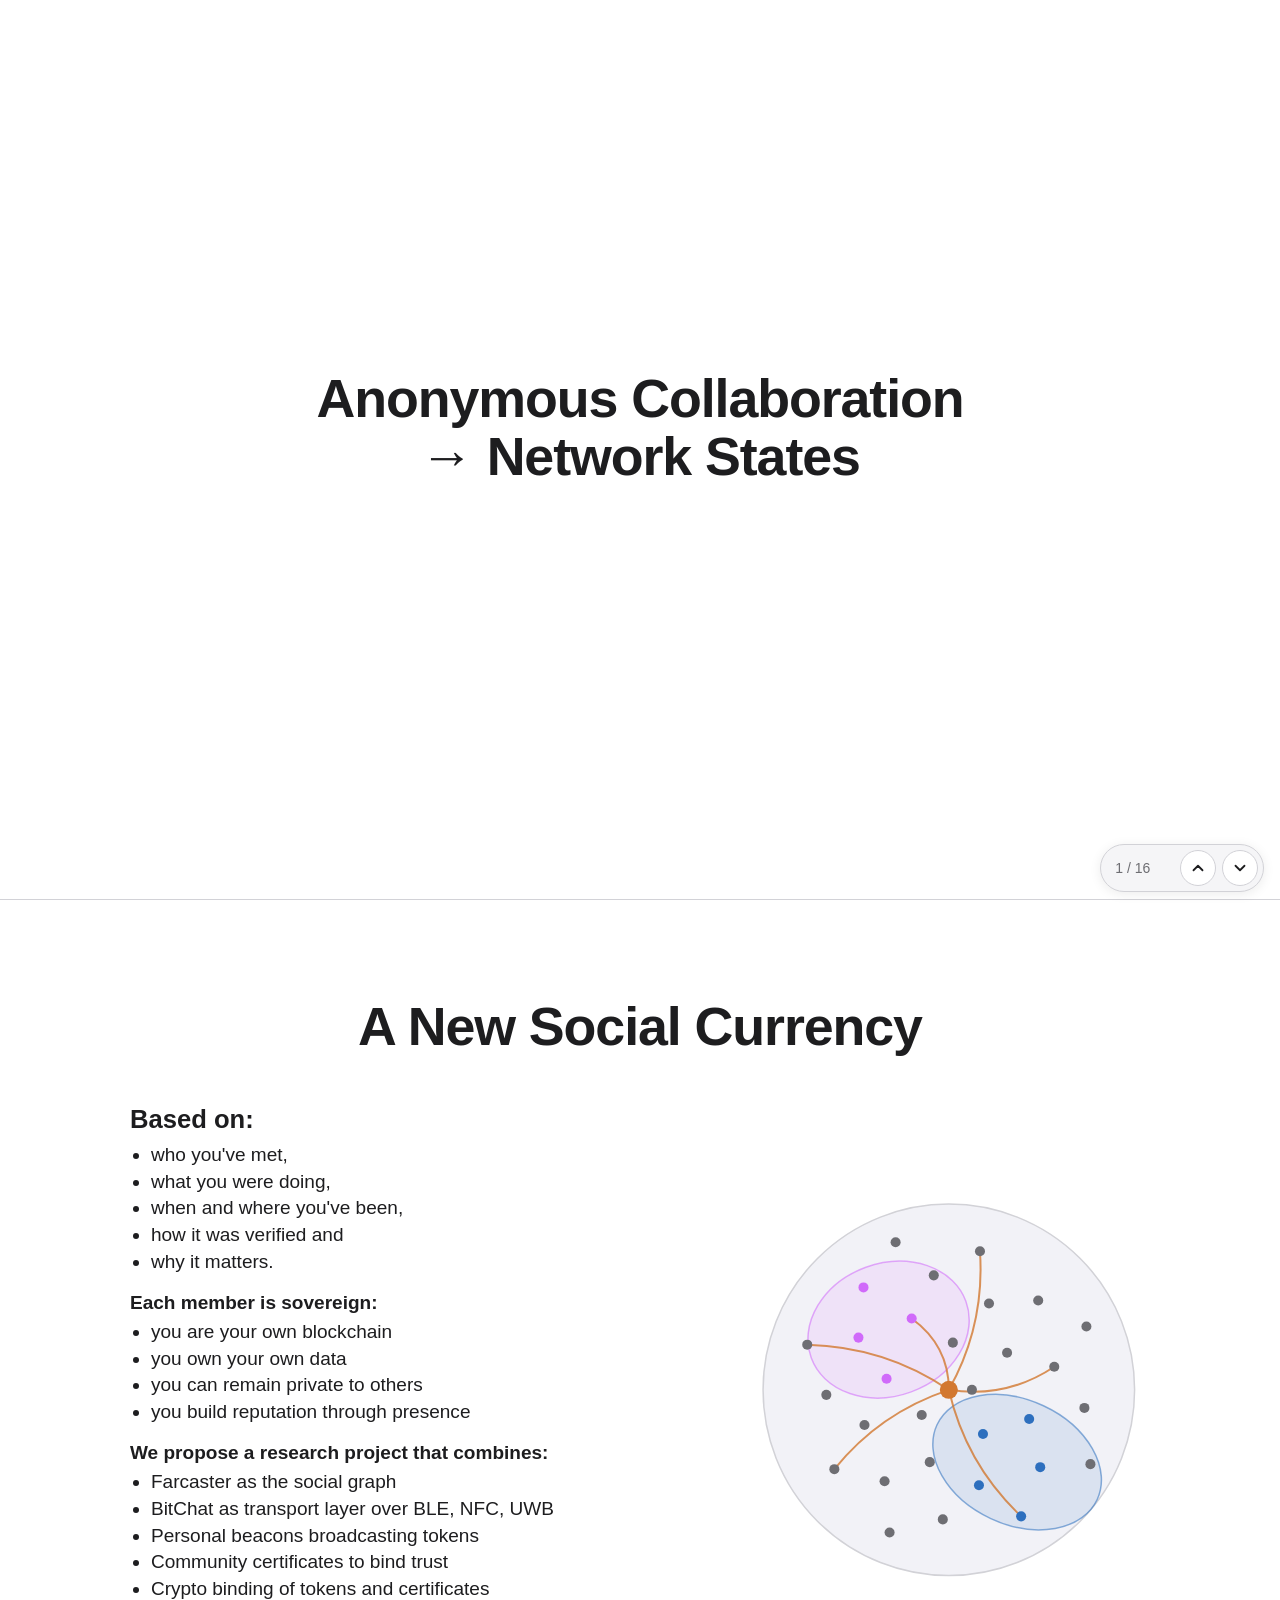
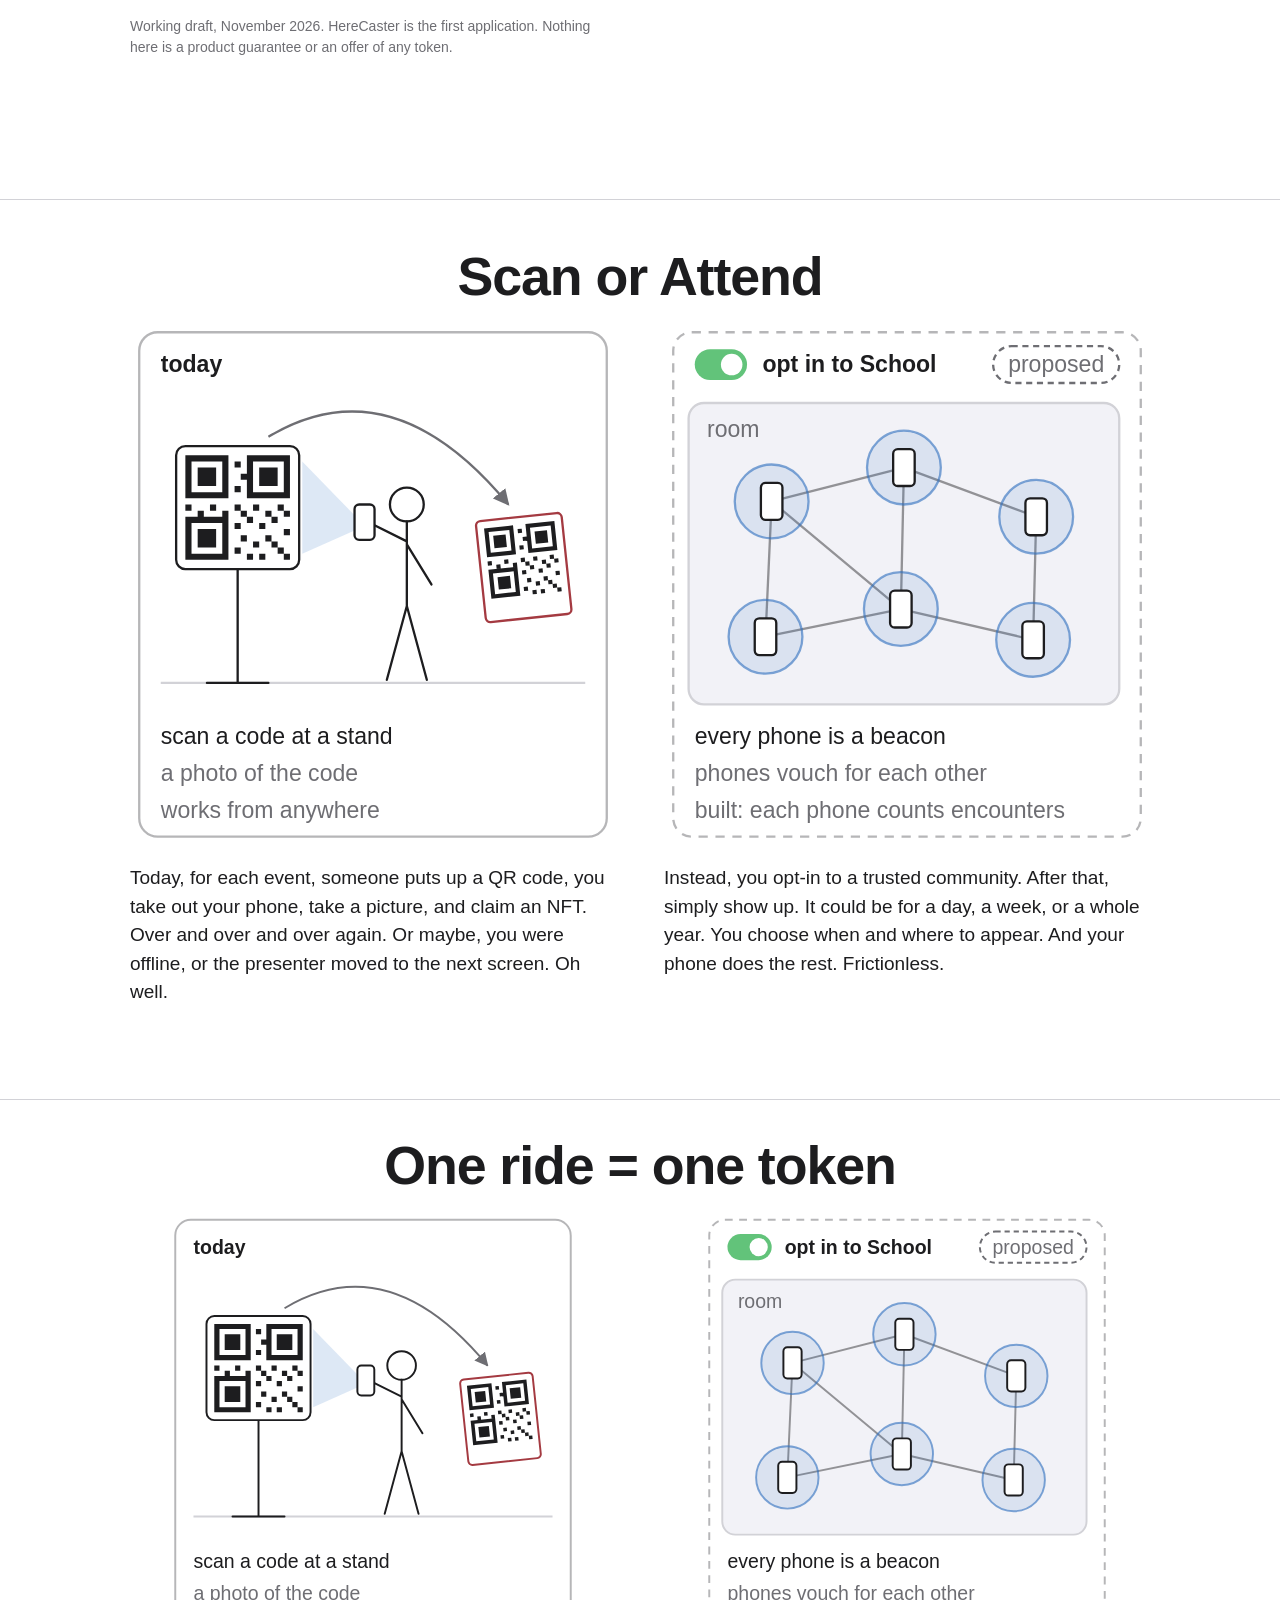
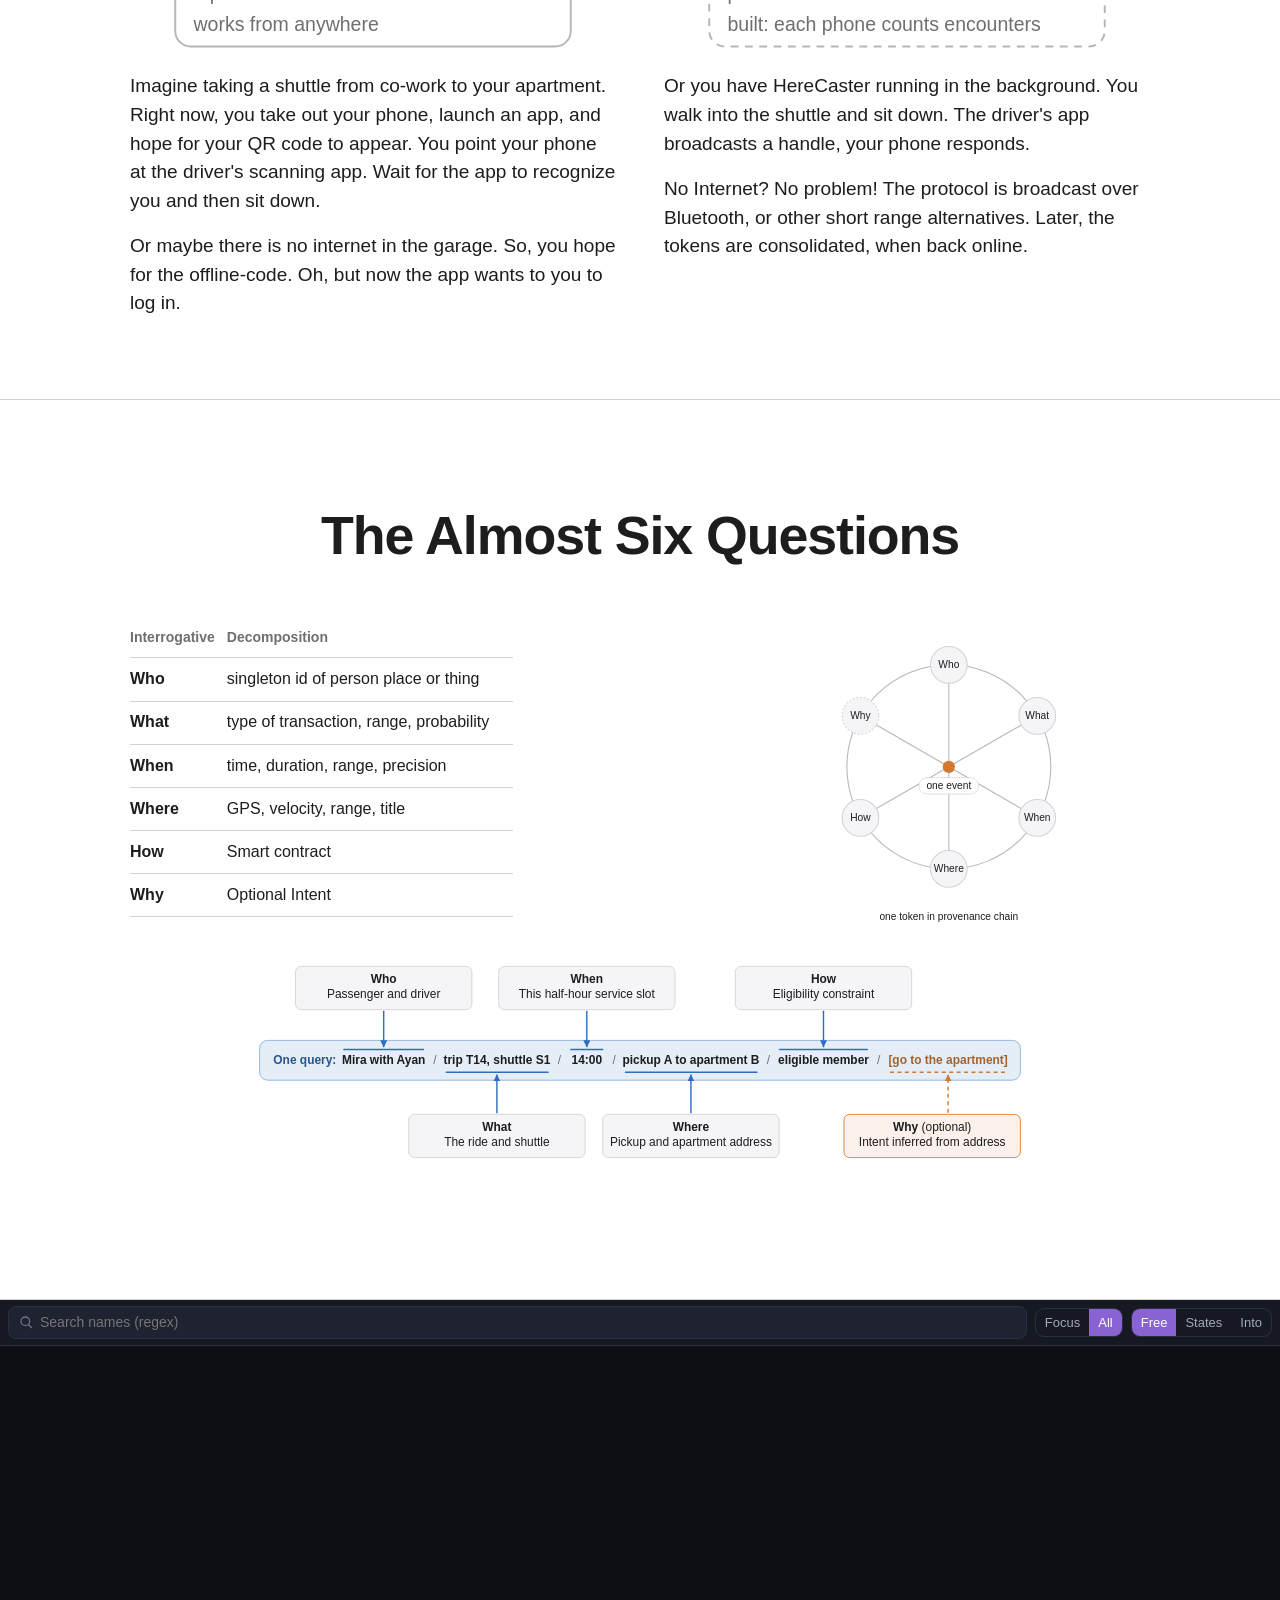
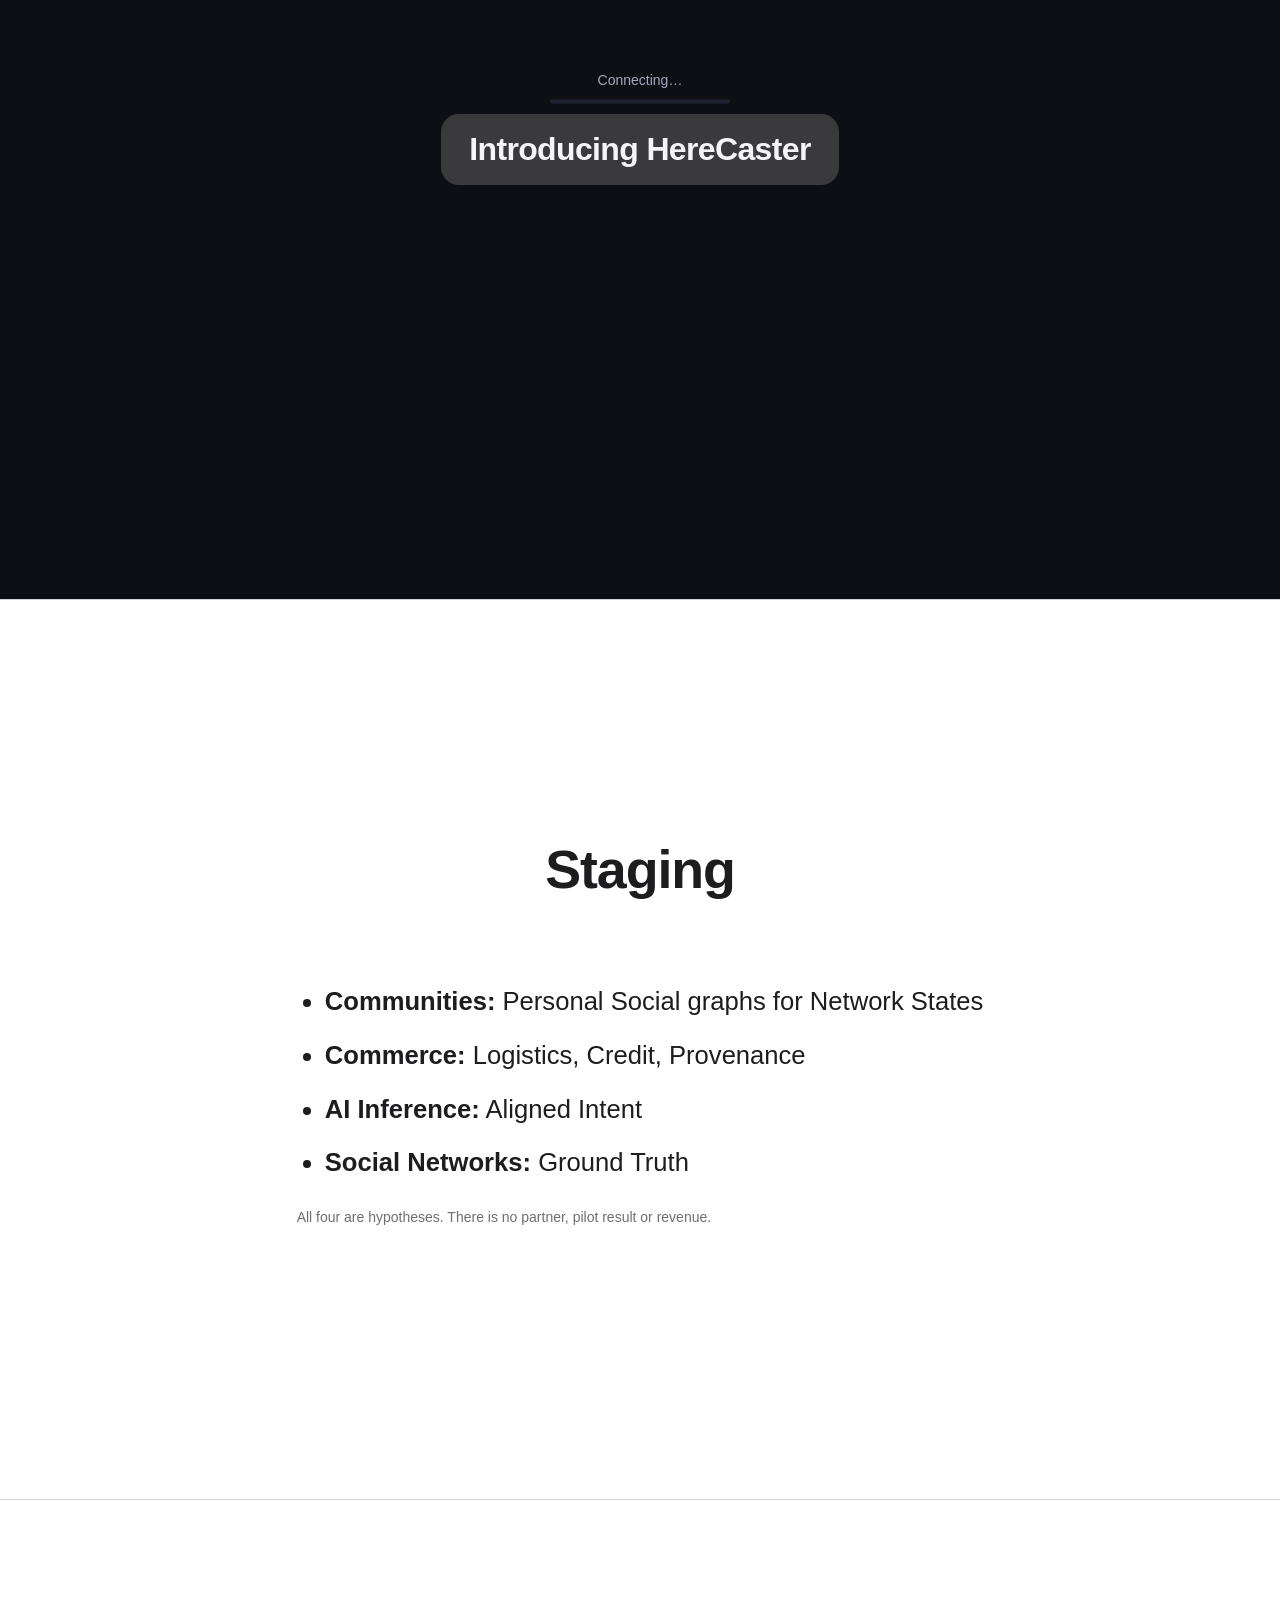
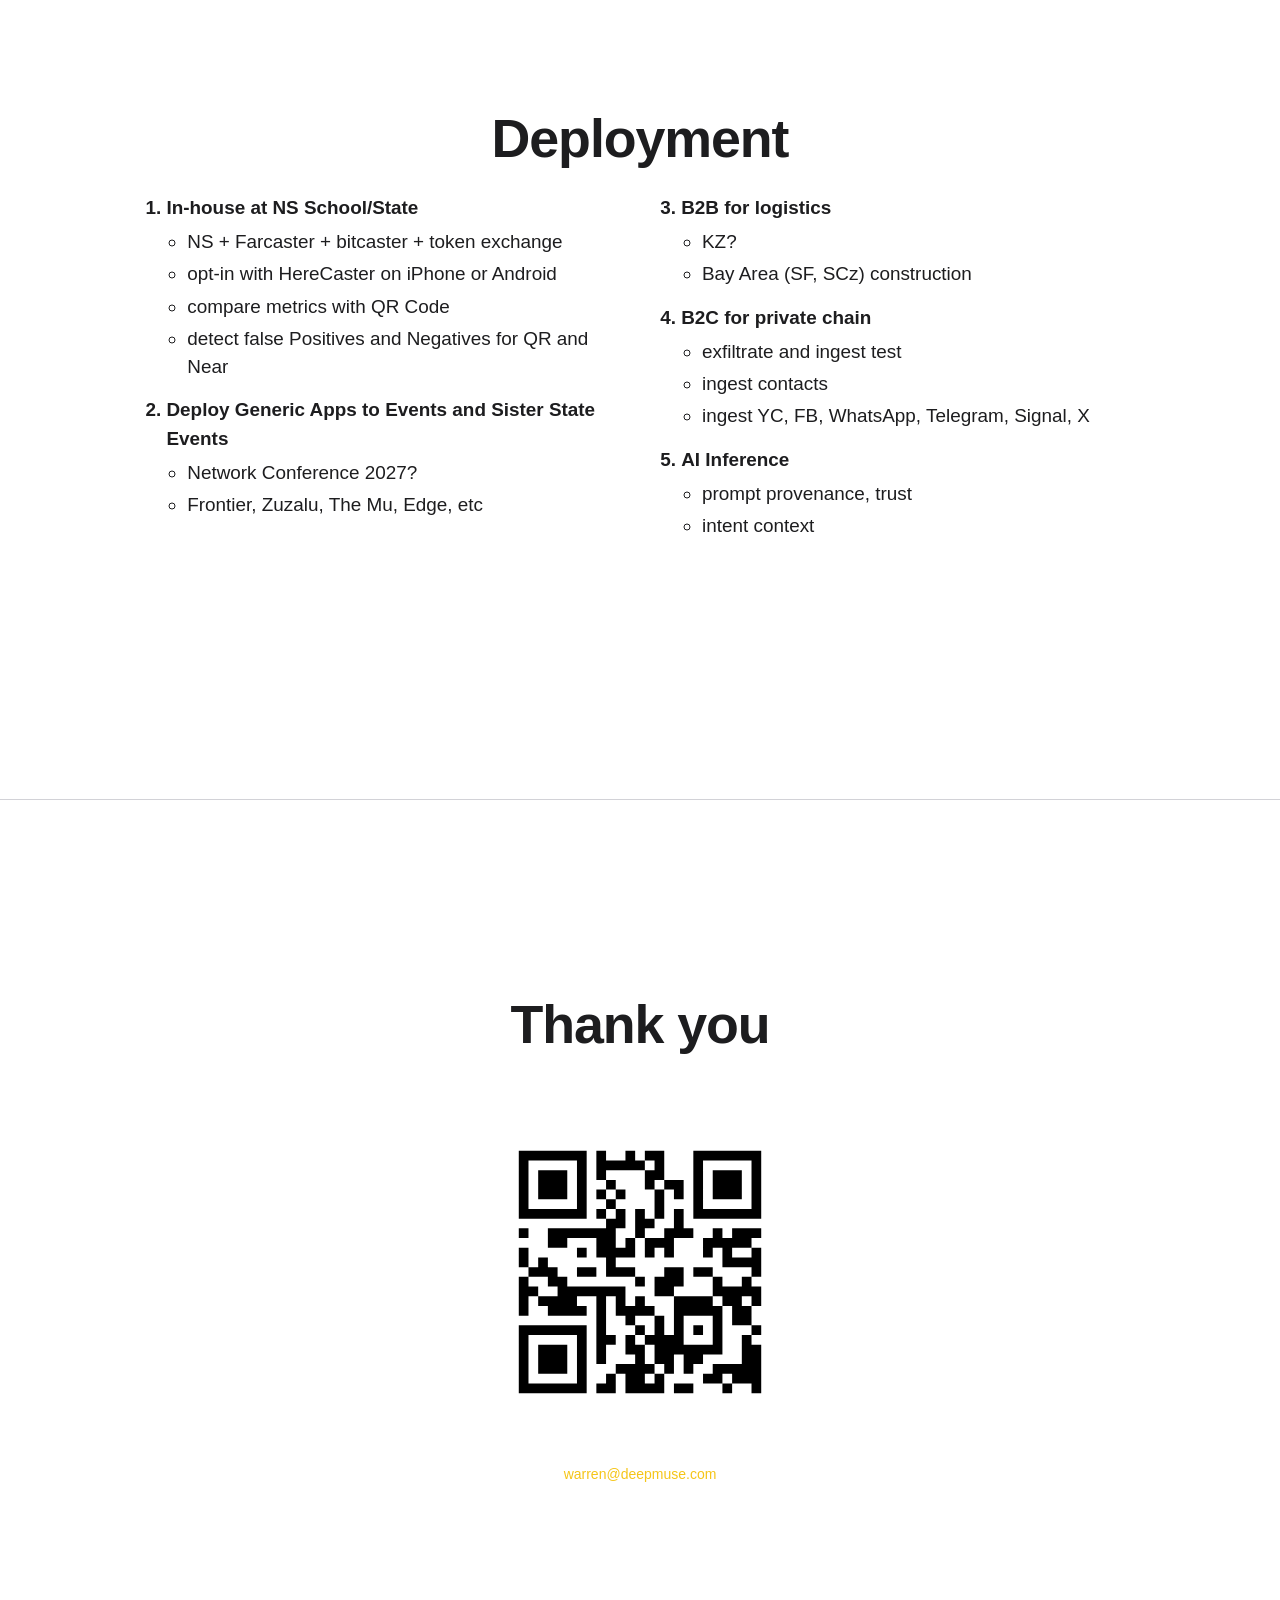
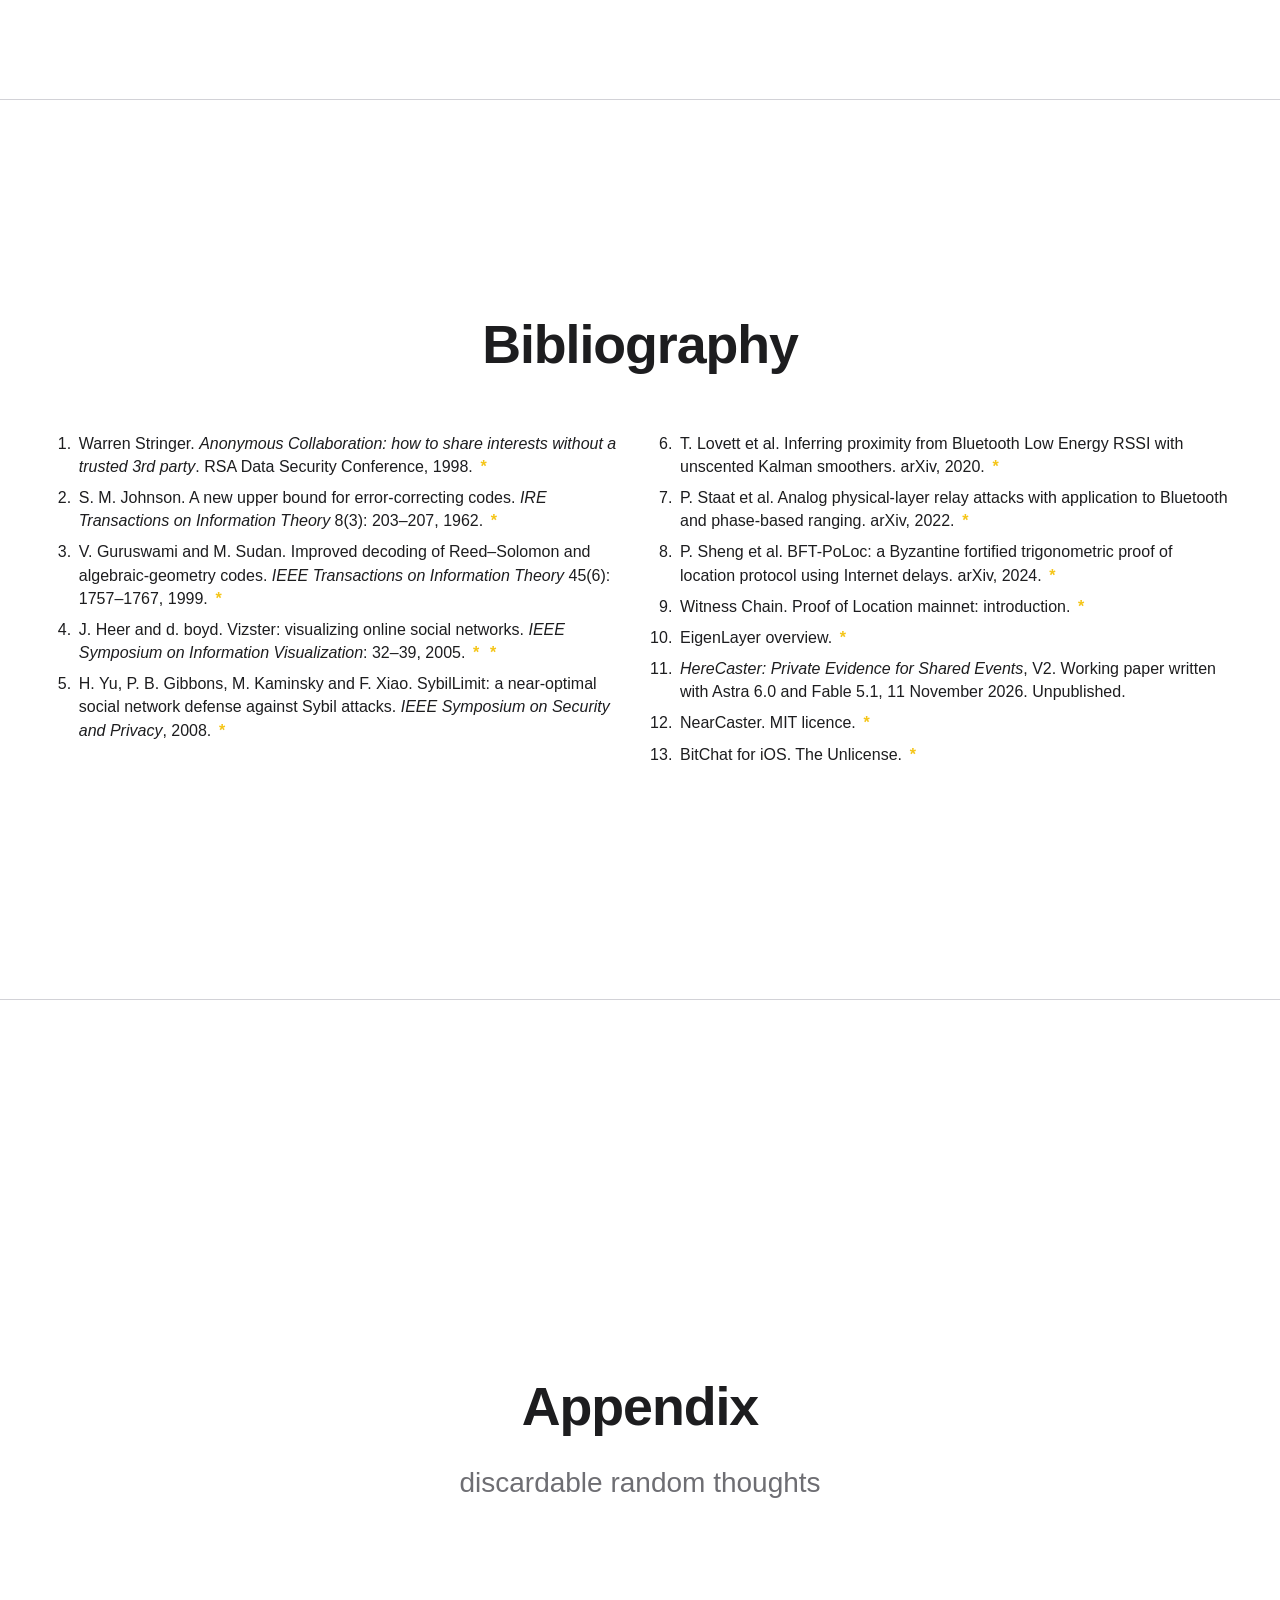
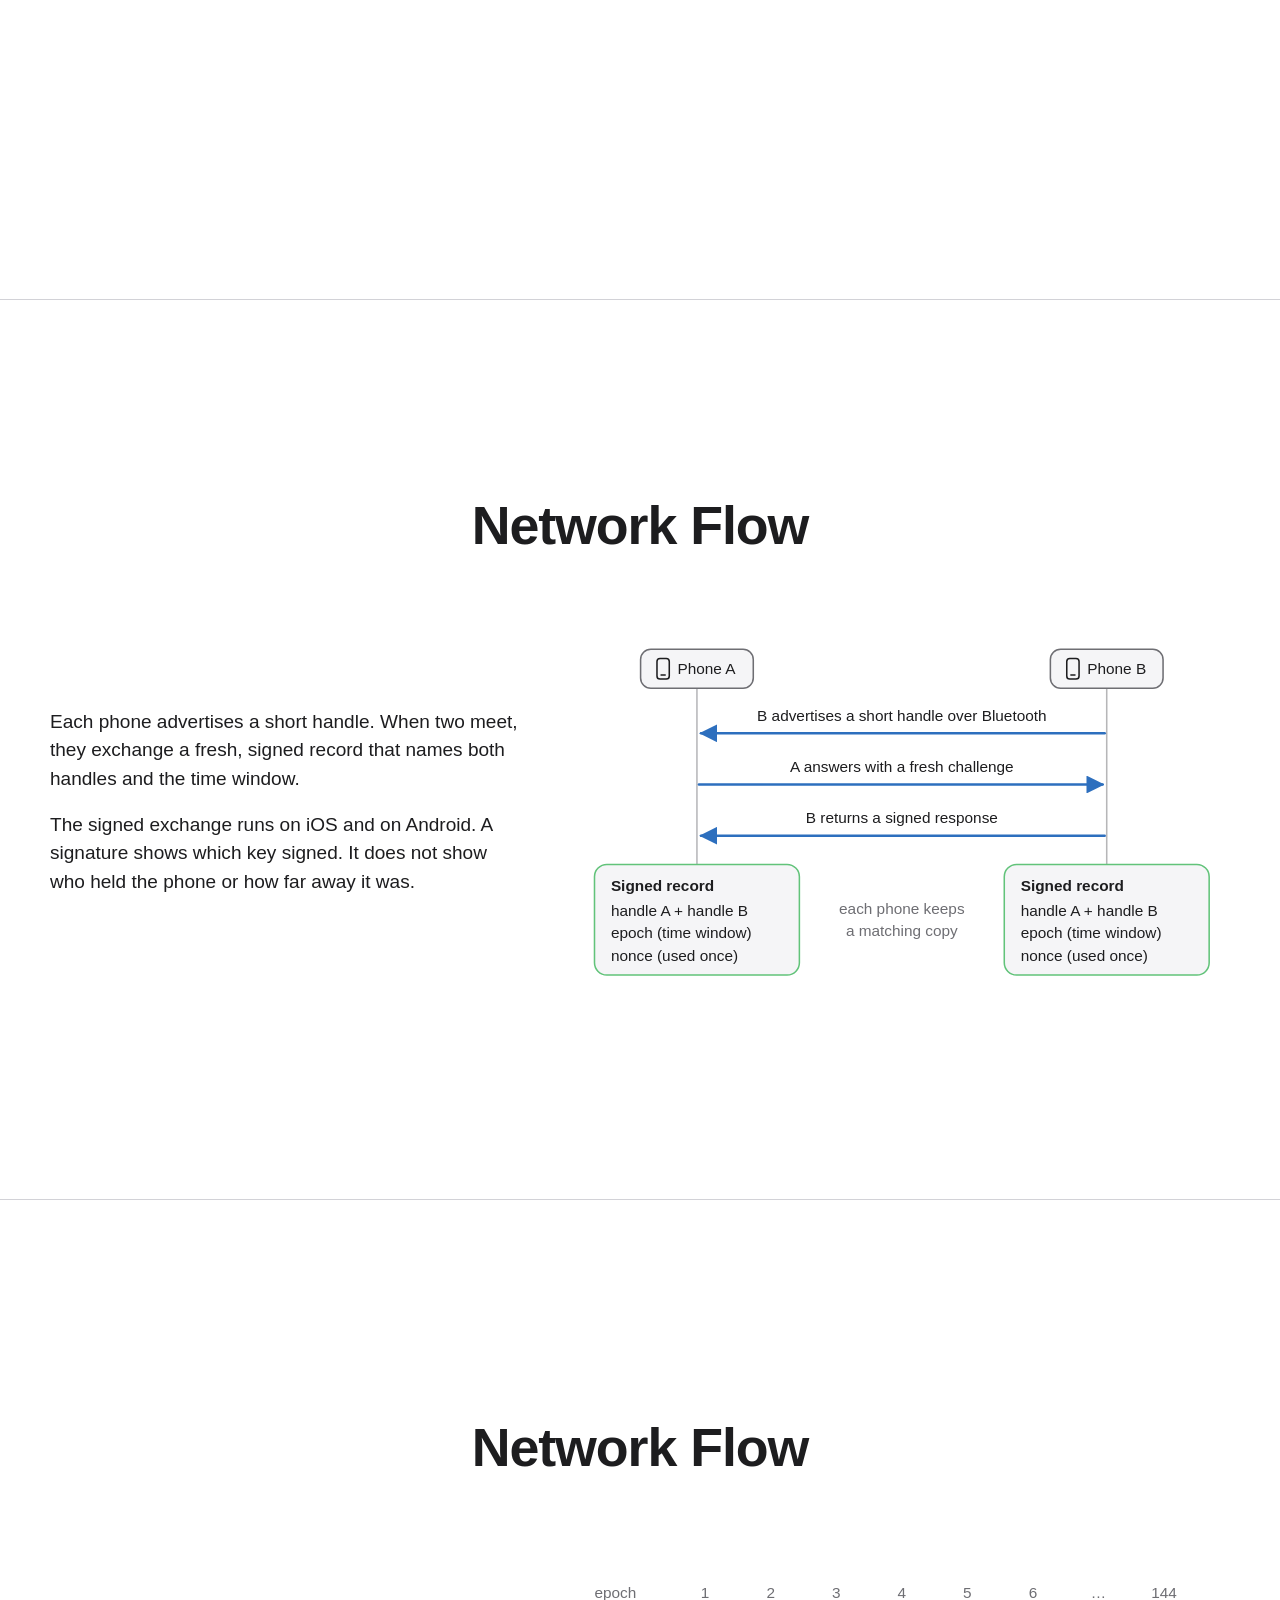
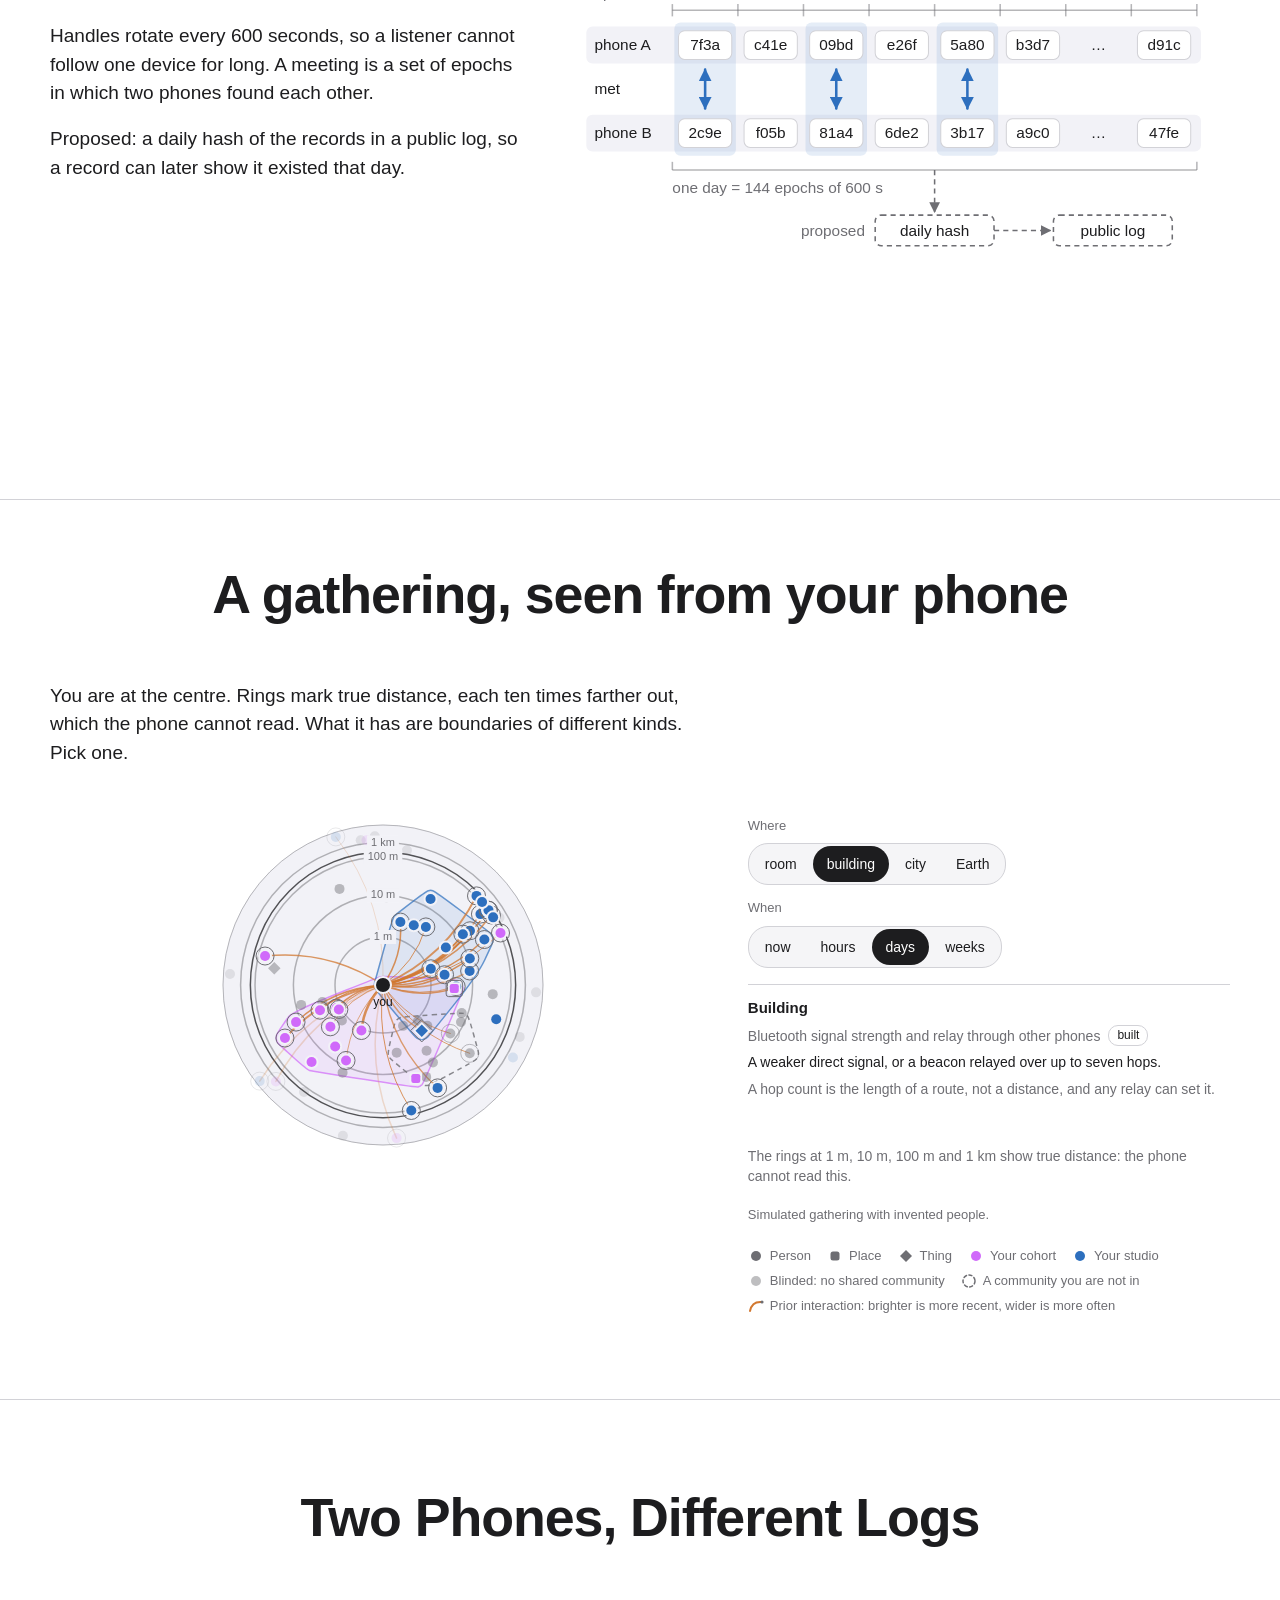
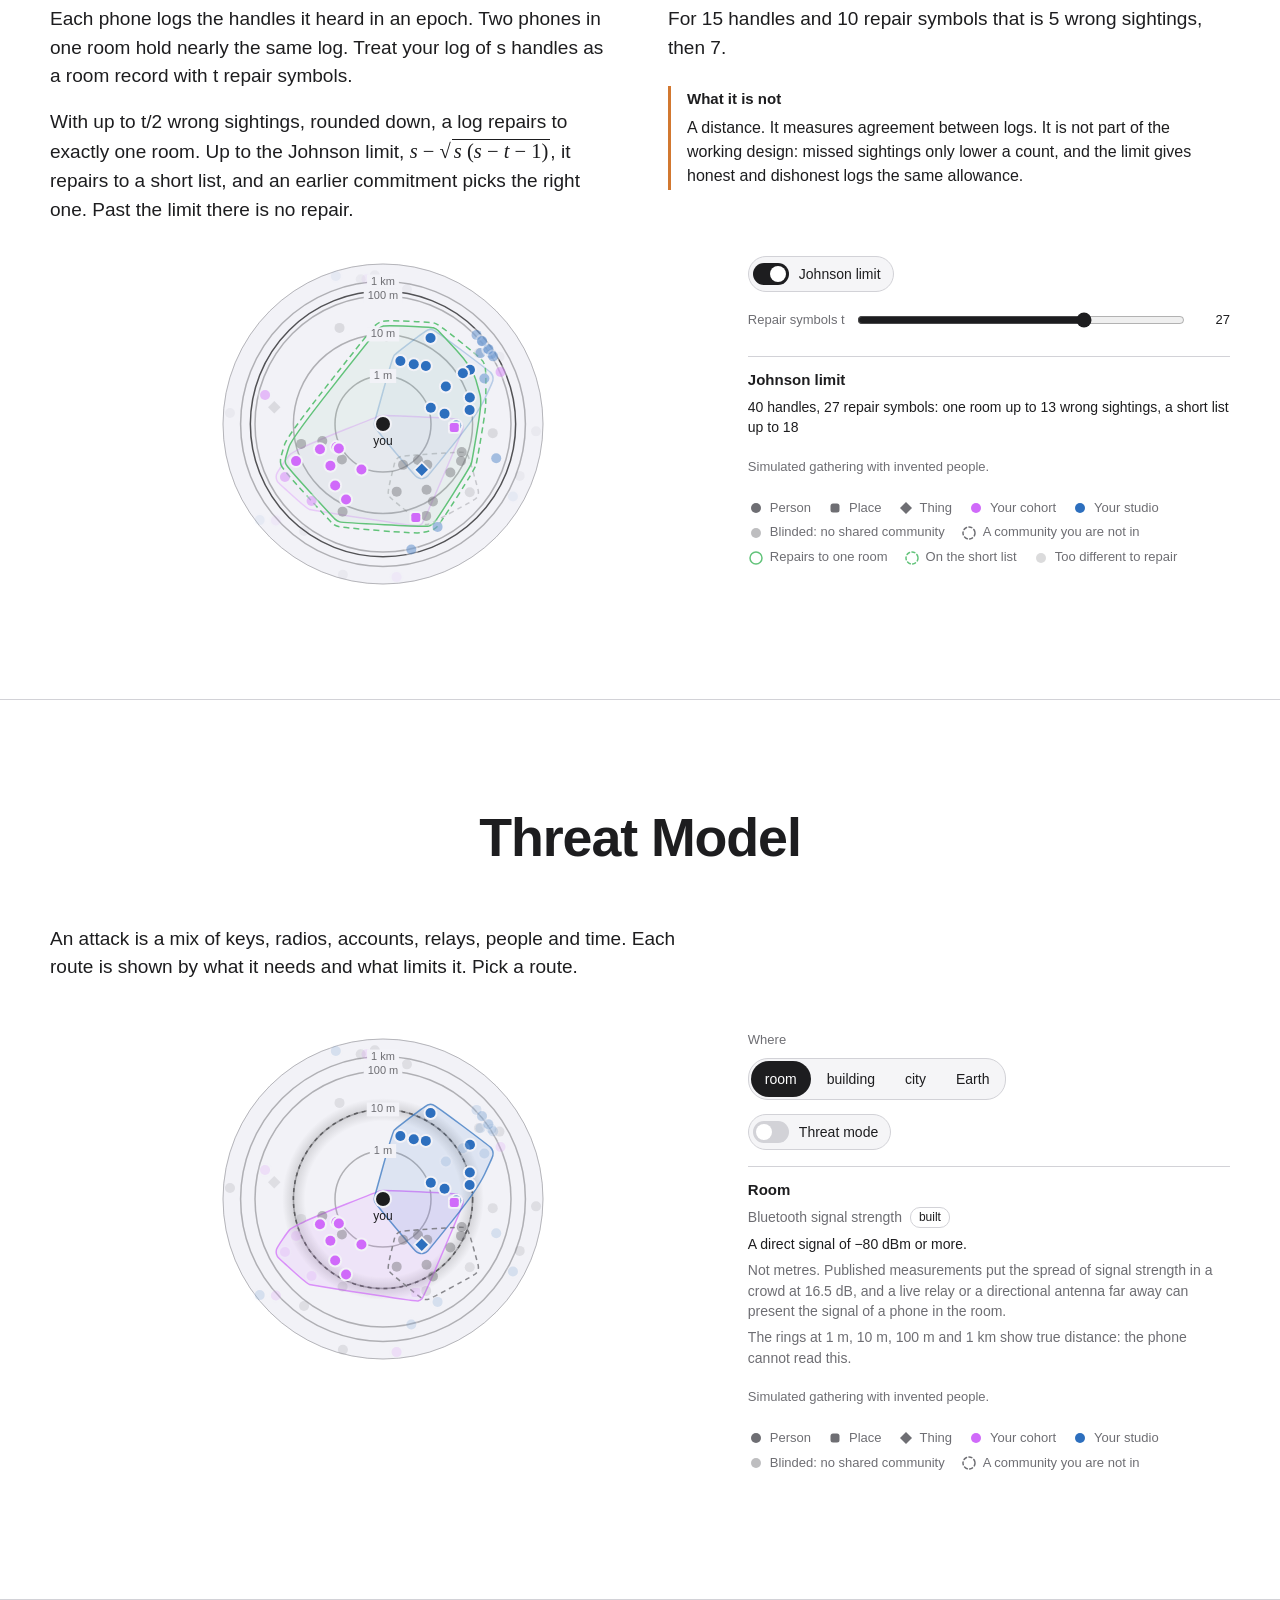
==== index.html @ 475d546c "Pages 14-16: original headlines restored Co-Authored-By: Claude Opus 5.5 <noreply@anthropic.com>" ====
<!doctype html>
<html lang="en">
<head>
<meta charset="utf-8">
<meta name="viewport" content="width=device-width, initial-scale=1">
<title>Coincidence: a post-fiat based social currency</title>
<meta name="description" content="A post-fiat based social currency based on: who you've been around, what you were doing, when and where you've been, how it was verified, and why it matters.">
<meta name="color-scheme" content="light dark">
<meta name="darkreader-lock">
<link rel="icon" href="data:image/svg+xml,%3Csvg xmlns='http://www.w3.org/2000/svg' viewBox='0 0 32 32'%3E%3Ccircle cx='16' cy='16' r='12' fill='none' stroke='%236e6e73' stroke-width='3'/%3E%3Ccircle cx='16' cy='16' r='4' fill='%23d27830'/%3E%3C/svg%3E">
<link rel="stylesheet" href="site.css">
<link rel="stylesheet" href="petri/petri.css">
<script type="module" src="deck.js"></script>
</head>
<body>
<main id="deck">

<section class="slide solo" id="origin" aria-labelledby="h-origin">
  <div class="slide-inner">
    <header class="slide-head">
      <h2 id="h-origin">Anonymous Collaboration<br>→ Network States</h2>
    </header>
  </div>
</section>
<section class="slide" id="premise" aria-labelledby="h-premise">
  <div class="slide-inner">
    <header class="slide-head">
      <h1 id="h-premise">A New Social Currency</h1>
    </header>
    <div class="text">
      <p class="premise-sub">Based on:</p>
      <ul class="premise-list">
        <li>who you've met,</li>
        <li>what you were doing,</li>
        <li>when and where you've been,</li>
        <li>how it was verified and</li>
        <li>why it matters.</li>
      </ul>
      <p class="premise-lead">Each member is sovereign:</p>
      <ul class="premise-list">
        <li>you are your own blockchain</li>
        <li>you own your own data</li>
        <li>you can remain private to others</li>
        <li>you build reputation through presence</li>
      </ul>
      <p class="premise-lead">We propose a research project that combines:</p>
      <ul class="premise-list">
        <li>Farcaster as the social graph</li>
        <li>BitChat as transport layer over BLE, NFC, UWB</li>
        <li>Personal beacons broadcasting tokens</li>
        <li>Community certificates to bind trust</li>
        <li>Crypto binding of tokens and certificates</li>
      </ul>
      <p class="small">Working draft, November 2026. HereCaster is the first application. Nothing here is a product guarantee or an offer of any token.</p>
    </div>
    <figure class="diagram">
      <svg viewBox="0 0 400 400" role="img" aria-labelledby="t-motif">
        <title id="t-motif">A dish of about thirty beacons with two community membranes, one beacon at the centre and six curved lines of prior interactions reaching out from it.</title>
        <circle class="svg-dish" cx="200" cy="200" r="185"/>
        <ellipse class="svg-mem-cohort" cx="140" cy="140" rx="82" ry="66" transform="rotate(-20 140 140)"/>
        <ellipse class="svg-mem-studio" cx="268" cy="272" rx="88" ry="62" transform="rotate(25 268 272)"/>
        <g class="svg-web">
          <path d="M200 200 Q200 156 163 129"/>
          <path d="M200 200 Q257 209 305 177"/>
          <path d="M200 200 Q236 136 231 62"/>
          <path d="M200 200 Q131 223 86 279"/>
          <path d="M200 200 Q217 274 272 326"/>
          <path d="M200 200 Q137 157 59 155"/>
        </g>
        <g class="svg-dot">
          <circle cx="223" cy="200" r="5"/><circle cx="173" cy="225" r="5"/><circle cx="204" cy="153" r="5"/>
          <circle cx="258" cy="163" r="5"/><circle cx="181" cy="272" r="5"/><circle cx="116" cy="235" r="5"/>
          <circle cx="240" cy="114" r="5"/><circle cx="305" cy="177" r="5"/><circle cx="136" cy="291" r="5"/>
          <circle cx="78" cy="205" r="5"/><circle cx="289" cy="111" r="5"/><circle cx="194" cy="329" r="5"/>
          <circle cx="335" cy="218" r="5"/><circle cx="86" cy="279" r="5"/><circle cx="231" cy="62" r="5"/>
          <circle cx="59" cy="155" r="5"/><circle cx="337" cy="137" r="5"/><circle cx="141" cy="342" r="5"/>
          <circle cx="147" cy="53" r="5"/><circle cx="341" cy="274" r="5"/><circle cx="185" cy="86" r="5"/>
        </g>
        <g class="svg-fill-cohort">
          <circle cx="163" cy="129" r="5"/><circle cx="110" cy="148" r="5"/><circle cx="138" cy="189" r="5"/><circle cx="115" cy="98" r="5"/>
        </g>
        <g class="svg-fill-studio">
          <circle cx="234" cy="244" r="5"/><circle cx="280" cy="229" r="5"/><circle cx="291" cy="277" r="5"/><circle cx="230" cy="295" r="5"/><circle cx="272" cy="326" r="5"/>
        </g>
        <circle class="svg-fill-seed" cx="200" cy="200" r="9"/>
      </svg>
    </figure>
  </div>
</section>
<section class="slide solo split" id="today" aria-labelledby="h-today">
  <div class="slide-inner">
    <div class="pair">
      <div class="pair-col">
        <header class="slide-head">
          <h2 id="h-today">Scan or Attend</h2>
        </header>
        <figure class="diagram">
          <svg viewBox="0 0 316 340" role="img" aria-labelledby="t-today-scan">
            <title id="t-today-scan">A person scans a code on a stand; a photo of that code works from anywhere.</title>
            <defs>
              <marker id="arr-today-copy" viewBox="0 0 10 10" refX="9" refY="5" markerWidth="7" markerHeight="7" orient="auto-start-reverse">
                <path class="svg-fill-ink2" d="M0 0L10 5L0 10Z"/>
              </marker>
            </defs>
            <rect class="svg-today-panel" x="6" y="6" width="304" height="328" rx="12"/>
            <g transform="translate(0 18)">
              <line class="svg-today-ground" x1="20" y1="216" x2="296" y2="216"/>
              <path class="svg-today-beam" d="M146 107L146 117L112 132L112 72Z"/>
              <path class="svg-today-ink" d="M70 142V216M50 216H90"/>
              <rect class="svg-today-box" x="30" y="62" width="80" height="80" rx="6"/>
              <path class="svg-today-qr" transform="translate(36 68)" d="M0 0h28v28h-28z M4 4h20v20h-20z M8 8h12v12h-12z M40 0h28v28h-28z M44 4h20v20h-20z M48 8h12v12h-12z M0 40h28v28h-28z M4 44h20v20h-20z M8 48h12v12h-12z M32 4h4v4h-4z M36 12h4v4h-4z M32 20h4v4h-4z M0 32h4v4h-4z M8 36h4v4h-4z M16 32h4v4h-4z M24 36h4v4h-4z M32 32h4v4h-4z M36 36h4v4h-4z M44 32h4v4h-4z M52 36h4v4h-4z M60 32h4v4h-4z M64 36h4v4h-4z M32 44h4v4h-4z M40 40h4v4h-4z M48 44h4v4h-4z M56 40h4v4h-4z M64 48h4v4h-4z M36 52h4v4h-4z M44 56h4v4h-4z M52 52h4v4h-4z M60 60h4v4h-4z M40 64h4v4h-4z M48 64h4v4h-4z M64 64h4v4h-4z M56 56h4v4h-4z M32 60h4v4h-4z"/>
              <g class="svg-today-ink">
                <circle cx="180" cy="100" r="11"/>
                <path d="M180 111V166M180 166L167 214M180 166L193 214M180 124L158 113M180 126L196 152"/>
              </g>
              <rect class="svg-today-box" x="146" y="100" width="13" height="23" rx="3"/>
              <path class="svg-today-copy" d="M90 56Q170 8 246 100" marker-end="url(#arr-today-copy)"/>
              <g transform="translate(228 108) rotate(-6 28 33)">
                <rect class="svg-today-photo" x="0" y="0" width="56" height="66" rx="3"/>
                <path class="svg-today-qr" transform="translate(5 5) scale(.676)" d="M0 0h28v28h-28z M4 4h20v20h-20z M8 8h12v12h-12z M40 0h28v28h-28z M44 4h20v20h-20z M48 8h12v12h-12z M0 40h28v28h-28z M4 44h20v20h-20z M8 48h12v12h-12z M32 4h4v4h-4z M36 12h4v4h-4z M32 20h4v4h-4z M0 32h4v4h-4z M8 36h4v4h-4z M16 32h4v4h-4z M24 36h4v4h-4z M32 32h4v4h-4z M36 36h4v4h-4z M44 32h4v4h-4z M52 36h4v4h-4z M60 32h4v4h-4z M64 36h4v4h-4z M32 44h4v4h-4z M40 40h4v4h-4z M48 44h4v4h-4z M56 40h4v4h-4z M64 48h4v4h-4z M36 52h4v4h-4z M44 56h4v4h-4z M52 52h4v4h-4z M60 60h4v4h-4z M40 64h4v4h-4z M48 64h4v4h-4z M64 64h4v4h-4z M56 56h4v4h-4z M32 60h4v4h-4z"/>
              </g>
            </g>
            <g class="svg-text">
              <text x="20" y="32" font-weight="600">today</text>
              <text x="20" y="274">scan a code at a stand</text>
            </g>
            <g class="svg-text-2">
              <text x="20" y="298">a photo of the code</text>
              <text x="20" y="322">works from anywhere</text>
            </g>
          </svg>
        </figure>
        <div class="pair-text">
          <p>Today, for each event, someone puts up a QR code, you take out your phone, take a picture, and claim an NFT. Over and over and over again. Or maybe, you were offline,  or the presenter moved to the next screen. Oh well.</p>
        </div>
      </div>
      <div class="pair-col">
        <figure class="diagram">
          <svg viewBox="324 0 316 340" role="img" aria-labelledby="t-today-attend">
            <title id="t-today-attend">After one opt-in, the phones in a room are linked to each other and each phone is a beacon.</title>
            <rect class="svg-today-panel svg-today-proposed" x="330" y="6" width="304" height="328" rx="12"/>
            <rect class="svg-today-on" x="344" y="17" width="34" height="20" rx="10"/>
            <circle class="svg-today-knob" cx="368" cy="27" r="7"/>
            <rect class="svg-today-chip" x="538" y="15" width="82" height="24" rx="12"/>
            <rect class="svg-dish" x="340" y="52" width="280" height="196" rx="10"/>
            <g class="svg-edge">
              <path d="M394 116L480 94L566 126L564 206L478 186L390 204Z M480 94L478 186 M394 116L478 186"/>
            </g>
            <g class="svg-today-halo">
              <circle cx="394" cy="116" r="24"/><circle cx="480" cy="94" r="24"/><circle cx="566" cy="126" r="24"/>
              <circle cx="390" cy="204" r="24"/><circle cx="478" cy="186" r="24"/><circle cx="564" cy="206" r="24"/>
            </g>
            <g class="svg-today-box">
              <rect x="387" y="104" width="14" height="24" rx="3"/><rect x="473" y="82" width="14" height="24" rx="3"/><rect x="559" y="114" width="14" height="24" rx="3"/>
              <rect x="383" y="192" width="14" height="24" rx="3"/><rect x="471" y="174" width="14" height="24" rx="3"/><rect x="557" y="194" width="14" height="24" rx="3"/>
            </g>
            <g class="svg-text">
              <text x="388" y="32" font-weight="600">opt in to School</text>
              <text x="344" y="274">every phone is a beacon</text>
            </g>
            <g class="svg-text-2">
              <text x="579" y="32" text-anchor="middle">proposed</text>
              <text x="352" y="74">room</text>
              <text x="344" y="298">phones vouch for each other</text>
              <text x="344" y="322">built: each phone counts encounters</text>
            </g>
          </svg>
        </figure>
        <div class="pair-text">
          <p>Instead, you opt-in to a trusted community. After that, simply show up. It could be for a day, a week, or a whole year. You choose when and where to appear. And your phone does the rest. Frictionless.</p>
        </div>
      </div>
    </div>
  </div>
</section>
<section class="slide solo split" id="ride" aria-labelledby="h-ride">
  <div class="slide-inner">
    <div class="pair">
      <div class="pair-col">
        <header class="slide-head">
          <h2 id="h-ride">One ride = one token</h2>
        </header>
        <figure class="diagram">
          <svg viewBox="0 0 316 340" role="img" aria-labelledby="t-ride-scan">
            <title id="t-ride-scan">A person scans a code on a stand; a photo of that code works from anywhere.</title>
            <defs>
              <marker id="arr-ride-copy" viewBox="0 0 10 10" refX="9" refY="5" markerWidth="7" markerHeight="7" orient="auto-start-reverse">
                <path class="svg-fill-ink2" d="M0 0L10 5L0 10Z"/>
              </marker>
            </defs>
            <rect class="svg-today-panel" x="6" y="6" width="304" height="328" rx="12"/>
            <g transform="translate(0 18)">
              <line class="svg-today-ground" x1="20" y1="216" x2="296" y2="216"/>
              <path class="svg-today-beam" d="M146 107L146 117L112 132L112 72Z"/>
              <path class="svg-today-ink" d="M70 142V216M50 216H90"/>
              <rect class="svg-today-box" x="30" y="62" width="80" height="80" rx="6"/>
              <path class="svg-today-qr" transform="translate(36 68)" d="M0 0h28v28h-28z M4 4h20v20h-20z M8 8h12v12h-12z M40 0h28v28h-28z M44 4h20v20h-20z M48 8h12v12h-12z M0 40h28v28h-28z M4 44h20v20h-20z M8 48h12v12h-12z M32 4h4v4h-4z M36 12h4v4h-4z M32 20h4v4h-4z M0 32h4v4h-4z M8 36h4v4h-4z M16 32h4v4h-4z M24 36h4v4h-4z M32 32h4v4h-4z M36 36h4v4h-4z M44 32h4v4h-4z M52 36h4v4h-4z M60 32h4v4h-4z M64 36h4v4h-4z M32 44h4v4h-4z M40 40h4v4h-4z M48 44h4v4h-4z M56 40h4v4h-4z M64 48h4v4h-4z M36 52h4v4h-4z M44 56h4v4h-4z M52 52h4v4h-4z M60 60h4v4h-4z M40 64h4v4h-4z M48 64h4v4h-4z M64 64h4v4h-4z M56 56h4v4h-4z M32 60h4v4h-4z"/>
              <g class="svg-today-ink">
                <circle cx="180" cy="100" r="11"/>
                <path d="M180 111V166M180 166L167 214M180 166L193 214M180 124L158 113M180 126L196 152"/>
              </g>
              <rect class="svg-today-box" x="146" y="100" width="13" height="23" rx="3"/>
              <path class="svg-today-copy" d="M90 56Q170 8 246 100" marker-end="url(#arr-ride-copy)"/>
              <g transform="translate(228 108) rotate(-6 28 33)">
                <rect class="svg-today-photo" x="0" y="0" width="56" height="66" rx="3"/>
                <path class="svg-today-qr" transform="translate(5 5) scale(.676)" d="M0 0h28v28h-28z M4 4h20v20h-20z M8 8h12v12h-12z M40 0h28v28h-28z M44 4h20v20h-20z M48 8h12v12h-12z M0 40h28v28h-28z M4 44h20v20h-20z M8 48h12v12h-12z M32 4h4v4h-4z M36 12h4v4h-4z M32 20h4v4h-4z M0 32h4v4h-4z M8 36h4v4h-4z M16 32h4v4h-4z M24 36h4v4h-4z M32 32h4v4h-4z M36 36h4v4h-4z M44 32h4v4h-4z M52 36h4v4h-4z M60 32h4v4h-4z M64 36h4v4h-4z M32 44h4v4h-4z M40 40h4v4h-4z M48 44h4v4h-4z M56 40h4v4h-4z M64 48h4v4h-4z M36 52h4v4h-4z M44 56h4v4h-4z M52 52h4v4h-4z M60 60h4v4h-4z M40 64h4v4h-4z M48 64h4v4h-4z M64 64h4v4h-4z M56 56h4v4h-4z M32 60h4v4h-4z"/>
              </g>
            </g>
            <g class="svg-text">
              <text x="20" y="32" font-weight="600">today</text>
              <text x="20" y="274">scan a code at a stand</text>
            </g>
            <g class="svg-text-2">
              <text x="20" y="298">a photo of the code</text>
              <text x="20" y="322">works from anywhere</text>
            </g>
          </svg>
        </figure>
        <div class="pair-text">
          <p>Imagine taking a shuttle from co-work to your apartment. Right now, you take out your phone, launch an app, and hope for your QR code to appear. You point your phone at the driver's scanning app. Wait for the app to recognize you and then sit down.</p>
          <p>Or maybe there is no internet in the garage. So, you hope for the offline-code. Oh, but now the app wants to you to log in.</p>
        </div>
      </div>
      <div class="pair-col">
        <figure class="diagram">
          <svg viewBox="324 0 316 340" role="img" aria-labelledby="t-ride-attend">
            <title id="t-ride-attend">After one opt-in, the phones in a room are linked to each other and each phone is a beacon.</title>
            <rect class="svg-today-panel svg-today-proposed" x="330" y="6" width="304" height="328" rx="12"/>
            <rect class="svg-today-on" x="344" y="17" width="34" height="20" rx="10"/>
            <circle class="svg-today-knob" cx="368" cy="27" r="7"/>
            <rect class="svg-today-chip" x="538" y="15" width="82" height="24" rx="12"/>
            <rect class="svg-dish" x="340" y="52" width="280" height="196" rx="10"/>
            <g class="svg-edge">
              <path d="M394 116L480 94L566 126L564 206L478 186L390 204Z M480 94L478 186 M394 116L478 186"/>
            </g>
            <g class="svg-today-halo">
              <circle cx="394" cy="116" r="24"/><circle cx="480" cy="94" r="24"/><circle cx="566" cy="126" r="24"/>
              <circle cx="390" cy="204" r="24"/><circle cx="478" cy="186" r="24"/><circle cx="564" cy="206" r="24"/>
            </g>
            <g class="svg-today-box">
              <rect x="387" y="104" width="14" height="24" rx="3"/><rect x="473" y="82" width="14" height="24" rx="3"/><rect x="559" y="114" width="14" height="24" rx="3"/>
              <rect x="383" y="192" width="14" height="24" rx="3"/><rect x="471" y="174" width="14" height="24" rx="3"/><rect x="557" y="194" width="14" height="24" rx="3"/>
            </g>
            <g class="svg-text">
              <text x="388" y="32" font-weight="600">opt in to School</text>
              <text x="344" y="274">every phone is a beacon</text>
            </g>
            <g class="svg-text-2">
              <text x="579" y="32" text-anchor="middle">proposed</text>
              <text x="352" y="74">room</text>
              <text x="344" y="298">phones vouch for each other</text>
              <text x="344" y="322">built: each phone counts encounters</text>
            </g>
          </svg>
        </figure>
        <div class="pair-text">
          <p>Or you have HereCaster running in the background. You walk into the shuttle and sit down. The driver's app broadcasts a handle, your phone responds.</p>
          <p>No Internet? No problem! The protocol is broadcast over Bluetooth, or other short range alternatives. Later, the tokens are consolidated, when back online.</p>
        </div>
      </div>
    </div>
  </div>
</section>
<section class="slide" id="questions" aria-labelledby="h-questions">
  <div class="slide-inner">
    <header class="slide-head">
      <h2 id="h-questions">The Almost Six Questions</h2>
    </header>
    <div class="text">
      <div class="table-wrap">
        <table>
          <thead><tr><th scope="col">Interrogative</th><th scope="col">Decomposition</th></tr></thead>
          <tbody>
            <tr><th scope="row">Who</th><td>singleton id of person place or thing</td></tr>
            <tr><th scope="row">What</th><td>type of transaction, range, probability</td></tr>
            <tr><th scope="row">When</th><td>time, duration, range, precision</td></tr>
            <tr><th scope="row">Where</th><td>GPS, velocity, range, title</td></tr>
            <tr><th scope="row">How</th><td>Smart contract</td></tr>
            <tr><th scope="row">Why</th><td>Optional Intent</td></tr>
          </tbody>
        </table>
      </div>
    </div>
    <figure class="diagram">
      <svg viewBox="0 0 420 450" role="img" aria-labelledby="t-six">
        <title id="t-six">Six nodes on a ring, labelled who, what, when, where, how and why, each joined to one centre dot labelled one event. Below: one token in provenance chain.</title>
        <circle class="svg-ring" cx="210" cy="210" r="150"/>
        <g class="svg-spoke">
          <line x1="210" y1="210" x2="210" y2="60"/><line x1="210" y1="210" x2="340" y2="135"/>
          <line x1="210" y1="210" x2="340" y2="285"/><line x1="210" y1="210" x2="210" y2="360"/>
          <line x1="210" y1="210" x2="80" y2="285"/><line x1="210" y1="210" x2="80" y2="135"/>
        </g>
        <g class="svg-node">
          <circle cx="210" cy="60" r="27"/><circle cx="340" cy="135" r="27"/><circle cx="340" cy="285" r="27"/>
          <circle cx="210" cy="360" r="27"/><circle cx="80" cy="285" r="27"/><circle class="svg-node-why" cx="80" cy="135" r="27"/>
        </g>
        <g class="svg-text" text-anchor="middle">
          <text x="210" y="65">Who</text><text x="340" y="140">What</text><text x="340" y="290">When</text>
          <text x="210" y="365">Where</text><text x="80" y="290">How</text><text x="80" y="140">Why</text>
        </g>
        <circle class="svg-fill-seed" cx="210" cy="210" r="9"/>
        <rect class="svg-chip" x="166" y="226" width="88" height="24" rx="12"/>
        <text class="svg-text" x="210" y="243" text-anchor="middle">one event</text>
        <text class="svg-text" x="210" y="436" text-anchor="middle">one token in provenance chain</text>
      </svg>
    </figure>
    <figure class="diagram query">
      <svg viewBox="0 0 1357 348" role="img" aria-labelledby="t-ride">
        <title id="t-ride">One query about a shuttle ride on a single line: Mira with Ayan, trip T14 and shuttle S1, 14:00, pickup A to apartment B, eligible member, and an optional intent in brackets. Cards for who, when and how sit above their parts of the line; cards for what, where and the optional why sit below theirs. Each arrow points at its own part.</title>
        <defs>
          <marker id="arr-ride-studio" viewBox="0 0 10 10" refX="9" refY="5" markerWidth="5" markerHeight="5" orient="auto-start-reverse">
            <path class="svg-fill-studio" d="M0 0L10 5L0 10Z"/>
          </marker>
          <marker id="arr-ride-seed" viewBox="0 0 10 10" refX="9" refY="5" markerWidth="5" markerHeight="5" orient="auto-start-reverse">
            <path class="svg-fill-seed" d="M0 0L10 5L0 10Z"/>
          </marker>
        </defs>
        <rect class="svg-ride-card" x="73" y="6" width="310" height="76" rx="10"/>
        <text class="svg-ride-t svg-ride-b" x="228" y="36" text-anchor="middle">Who</text>
        <text class="svg-ride-t" x="228" y="62" text-anchor="middle">Passenger and driver</text>
        <rect class="svg-ride-card" x="430" y="6" width="310" height="76" rx="10"/>
        <text class="svg-ride-t svg-ride-b" x="585" y="36" text-anchor="middle">When</text>
        <text class="svg-ride-t" x="585" y="62" text-anchor="middle">This half-hour service slot</text>
        <rect class="svg-ride-card" x="846" y="6" width="310" height="76" rx="10"/>
        <text class="svg-ride-t svg-ride-b" x="1001" y="36" text-anchor="middle">How</text>
        <text class="svg-ride-t" x="1001" y="62" text-anchor="middle">Eligibility constraint</text>
        <rect class="svg-mem-studio" x="10" y="136" width="1337" height="70" rx="14"/>
        <text class="svg-ride-head" x="34" y="178">One query:</text>
        <text class="svg-ride-t svg-ride-b" x="228" y="178" text-anchor="middle">Mira with Ayan</text>
        <text class="svg-ride-t svg-ride-b" x="427" y="178" text-anchor="middle">trip T14, shuttle S1</text>
        <text class="svg-ride-t svg-ride-b" x="585" y="178" text-anchor="middle">14:00</text>
        <text class="svg-ride-t svg-ride-b" x="768" y="178" text-anchor="middle">pickup A to apartment B</text>
        <text class="svg-ride-t svg-ride-b" x="1001" y="178" text-anchor="middle">eligible member</text>
        <text class="svg-ride-why svg-ride-b" x="1220" y="178" text-anchor="middle">[go to the apartment]</text>
        <g class="svg-ride-sep">
          <text x="318" y="178" text-anchor="middle">/</text>
          <text x="537" y="178" text-anchor="middle">/</text>
          <text x="633" y="178" text-anchor="middle">/</text>
          <text x="904" y="178" text-anchor="middle">/</text>
          <text x="1098" y="178" text-anchor="middle">/</text>
        </g>
        <rect class="svg-ride-card" x="272" y="266" width="310" height="76" rx="10"/>
        <text class="svg-ride-t svg-ride-b" x="427" y="296" text-anchor="middle">What</text>
        <text class="svg-ride-t" x="427" y="322" text-anchor="middle">The ride and shuttle</text>
        <rect class="svg-ride-card" x="613" y="266" width="310" height="76" rx="10"/>
        <text class="svg-ride-t svg-ride-b" x="768" y="296" text-anchor="middle">Where</text>
        <text class="svg-ride-t" x="768" y="322" text-anchor="middle">Pickup and apartment address</text>
        <rect class="svg-ride-card-why" x="1037" y="266" width="310" height="76" rx="10"/>
        <text class="svg-ride-t" x="1192" y="296" text-anchor="middle"><tspan class="svg-ride-b">Why</tspan> (optional)</text>
        <text class="svg-ride-t" x="1192" y="322" text-anchor="middle">Intent inferred from address</text>
        <g class="svg-ride-arrow">
          <line x1="158" y1="152" x2="298" y2="152"/>
          <line x1="557" y1="152" x2="613" y2="152"/>
          <line x1="924" y1="152" x2="1078" y2="152"/>
          <line x1="338" y1="192" x2="517" y2="192"/>
          <line x1="653" y1="192" x2="884" y2="192"/>
          <line x1="228" y1="85" x2="228" y2="147" marker-end="url(#arr-ride-studio)"/>
          <line x1="585" y1="85" x2="585" y2="147" marker-end="url(#arr-ride-studio)"/>
          <line x1="1001" y1="85" x2="1001" y2="147" marker-end="url(#arr-ride-studio)"/>
          <line x1="427" y1="263" x2="427" y2="197" marker-end="url(#arr-ride-studio)"/>
          <line x1="768" y1="263" x2="768" y2="197" marker-end="url(#arr-ride-studio)"/>
        </g>
        <line class="svg-ride-arrow-why" x1="1118" y1="192" x2="1323" y2="192"/>
        <line class="svg-ride-arrow-why" x1="1220" y1="263" x2="1220" y2="197" marker-end="url(#arr-ride-seed)"/>
      </svg>
    </figure>
  </div>
</section>
<section class="slide solo" id="here" aria-labelledby="h-here">
  <div class="slide-inner">
    <header class="slide-head">
      <h2 id="h-here">Introducing HereCaster</h2>
    </header>
    <div class="demo-box" data-demo="demo/" aria-busy="true">
      <img class="zfold" src="img/herecaster-zfold.png" width="1128" height="1252" alt="HereCaster on a Z Fold8 with test data: the All view with community hulls around you and the Network State card open, the When slider at the bottom left set to year, the tabs Graph, Near, Tokens and Cast in the middle, and the Where slider at the bottom right set to building">
    </div>
  </div>
</section>
<section class="slide solo" id="applies" aria-labelledby="h-applies">
  <div class="slide-inner">
    <header class="slide-head">
      <h2 id="h-applies">Staging</h2>
    </header>
    <div class="text">
      <ul class="plain">
        <li><strong>Communities:</strong> Personal Social graphs for Network States</li>
        <li><strong>Commerce:</strong> Logistics, Credit, Provenance</li>
        <li><strong>AI Inference:</strong> Aligned Intent</li>
        <li><strong>Social Networks:</strong> Ground Truth</li>
      </ul>
      <p class="small">All four are hypotheses. There is no partner, pilot result or revenue.</p>
    </div>
  </div>
</section>
<section class="slide solo" id="staging" aria-labelledby="h-staging">
  <div class="slide-inner">
    <header class="slide-head">
      <h2 id="h-staging">Deployment</h2>
    </header>
    <div class="text">
      <ol class="steps">
        <li>In-house at NS School/State
          <ul>
            <li>NS + Farcaster + bitcaster + token exchange</li>
            <li>opt-in with HereCaster on iPhone or Android</li>
            <li>compare metrics with QR Code</li>
            <li>detect false Positives and Negatives for QR and Near</li>
          </ul>
        </li>
        <li>Deploy Generic Apps to Events and Sister State Events
          <ul>
            <li>Network Conference 2027?</li>
            <li>Frontier, Zuzalu, The Mu, Edge, etc</li>
          </ul>
        </li>
        <li>B2B for logistics
          <ul>
            <li>KZ?</li>
            <li>Bay Area (SF, SCz) construction</li>
          </ul>
        </li>
        <li>B2C for private chain
          <ul>
            <li>exfiltrate and ingest test</li>
            <li>ingest contacts</li>
            <li>ingest YC, FB, WhatsApp, Telegram, Signal, X</li>
          </ul>
        </li>
        <li>AI Inference
          <ul>
            <li>prompt provenance, trust</li>
            <li>intent context</li>
          </ul>
        </li>
      </ol>
    </div>
  </div>
</section>
<section class="slide solo" id="contact" aria-labelledby="h-contact">
  <div class="slide-inner">
    <header class="slide-head">
      <h2 id="h-contact">Thank you</h2>
    </header>
    <a class="qr" href="https://coincidence.org/" aria-label="coincidence.org">
      <svg viewBox="-4 -4 33 33" aria-hidden="true"><rect x="-4" y="-4" width="33" height="33" class="qr-bg"/><path d="M0 0h7v1h-7zM8 0h1v1h-1zM11 0h1v1h-1zM13 0h2v1h-2zM18 0h7v1h-7zM0 1h1v1h-1zM6 1h1v1h-1zM8 1h5v1h-5zM14 1h1v1h-1zM18 1h1v1h-1zM24 1h1v1h-1zM0 2h1v1h-1zM2 2h3v1h-3zM6 2h1v1h-1zM8 2h1v1h-1zM13 2h2v1h-2zM18 2h1v1h-1zM20 2h3v1h-3zM24 2h1v1h-1zM0 3h1v1h-1zM2 3h3v1h-3zM6 3h1v1h-1zM9 3h1v1h-1zM13 3h1v1h-1zM15 3h2v1h-2zM18 3h1v1h-1zM20 3h3v1h-3zM24 3h1v1h-1zM0 4h1v1h-1zM2 4h3v1h-3zM6 4h1v1h-1zM8 4h1v1h-1zM10 4h1v1h-1zM14 4h1v1h-1zM16 4h1v1h-1zM18 4h1v1h-1zM20 4h3v1h-3zM24 4h1v1h-1zM0 5h1v1h-1zM6 5h1v1h-1zM9 5h1v1h-1zM14 5h1v1h-1zM18 5h1v1h-1zM24 5h1v1h-1zM0 6h7v1h-7zM8 6h1v1h-1zM10 6h1v1h-1zM12 6h1v1h-1zM14 6h1v1h-1zM16 6h1v1h-1zM18 6h7v1h-7zM9 7h2v1h-2zM12 7h2v1h-2zM16 7h1v1h-1zM0 8h1v1h-1zM3 8h7v1h-7zM12 8h1v1h-1zM15 8h3v1h-3zM20 8h1v1h-1zM22 8h3v1h-3zM3 9h2v1h-2zM8 9h2v1h-2zM11 9h1v1h-1zM13 9h3v1h-3zM19 9h5v1h-5zM0 10h1v1h-1zM6 10h1v1h-1zM8 10h4v1h-4zM13 10h1v1h-1zM15 10h1v1h-1zM19 10h1v1h-1zM21 10h1v1h-1zM24 10h1v1h-1zM0 11h1v1h-1zM2 11h1v1h-1zM9 11h1v1h-1zM21 11h4v1h-4zM1 12h3v1h-3zM6 12h2v1h-2zM9 12h3v1h-3zM15 12h2v1h-2zM18 12h2v1h-2zM24 12h1v1h-1zM0 13h1v1h-1zM3 13h2v1h-2zM12 13h1v1h-1zM14 13h3v1h-3zM20 13h1v1h-1zM23 13h1v1h-1zM0 14h2v1h-2zM4 14h7v1h-7zM14 14h2v1h-2zM20 14h5v1h-5zM0 15h1v1h-1zM2 15h4v1h-4zM8 15h1v1h-1zM10 15h1v1h-1zM12 15h1v1h-1zM16 15h4v1h-4zM21 15h2v1h-2zM24 15h1v1h-1zM0 16h1v1h-1zM3 16h4v1h-4zM8 16h1v1h-1zM10 16h4v1h-4zM16 16h5v1h-5zM22 16h2v1h-2zM8 17h1v1h-1zM11 17h1v1h-1zM14 17h1v1h-1zM16 17h1v1h-1zM20 17h1v1h-1zM22 17h2v1h-2zM0 18h7v1h-7zM8 18h1v1h-1zM12 18h1v1h-1zM14 18h1v1h-1zM16 18h1v1h-1zM18 18h1v1h-1zM20 18h1v1h-1zM24 18h1v1h-1zM0 19h1v1h-1zM6 19h1v1h-1zM8 19h2v1h-2zM11 19h1v1h-1zM13 19h4v1h-4zM20 19h1v1h-1zM23 19h1v1h-1zM0 20h1v1h-1zM2 20h3v1h-3zM6 20h1v1h-1zM8 20h1v1h-1zM11 20h2v1h-2zM14 20h7v1h-7zM23 20h2v1h-2zM0 21h1v1h-1zM2 21h3v1h-3zM6 21h1v1h-1zM8 21h1v1h-1zM12 21h1v1h-1zM14 21h2v1h-2zM17 21h2v1h-2zM23 21h2v1h-2zM0 22h1v1h-1zM2 22h3v1h-3zM6 22h1v1h-1zM10 22h4v1h-4zM15 22h1v1h-1zM17 22h1v1h-1zM20 22h5v1h-5zM0 23h1v1h-1zM6 23h1v1h-1zM9 23h1v1h-1zM11 23h2v1h-2zM14 23h1v1h-1zM19 23h2v1h-2zM22 23h3v1h-3zM0 24h7v1h-7zM8 24h2v1h-2zM11 24h4v1h-4zM16 24h2v1h-2zM21 24h1v1h-1zM24 24h1v1h-1z" class="qr-fg"/></svg>
    </a>
    <p class="contact-mail"><a href="mailto:warren@deepmuse.com?subject=Coincidence.org">warren@deepmuse.com</a></p>
  </div>
</section>
<section class="slide solo" id="sources" aria-labelledby="h-sources">
  <div class="slide-inner">
    <header class="slide-head">
      <h2 id="h-sources">Bibliography</h2>
    </header>
    <div class="text">
      <ol class="refs">
        <li>Warren Stringer. <i>Anonymous Collaboration: how to share interests without a trusted 3rd party</i>. RSA Data Security Conference, 1998.&nbsp;<a class="star-link" href="anon/" aria-label="Slides and speaker notes">*</a></li>
        <li>S. M. Johnson. A new upper bound for error-correcting codes. <i>IRE Transactions on Information Theory</i> 8(3): 203–207, 1962.&nbsp;<a class="star-link" href="https://doi.org/10.1109/TIT.1962.1057714" target="_blank" rel="noopener" aria-label="doi:10.1109/TIT.1962.1057714" title="doi:10.1109/TIT.1962.1057714">*</a></li>
        <li>V. Guruswami and M. Sudan. Improved decoding of Reed–Solomon and algebraic-geometry codes. <i>IEEE Transactions on Information Theory</i> 45(6): 1757–1767, 1999.&nbsp;<a class="star-link" href="https://doi.org/10.1109/18.782097" target="_blank" rel="noopener" aria-label="doi:10.1109/18.782097" title="doi:10.1109/18.782097">*</a></li>
        <li>J. Heer and d. boyd. Vizster: visualizing online social networks. <i>IEEE Symposium on Information Visualization</i>: 32–39, 2005.&nbsp;<a class="star-link" href="https://doi.org/10.1109/INFVIS.2005.1532126" target="_blank" rel="noopener" aria-label="doi:10.1109/INFVIS.2005.1532126" title="doi:10.1109/INFVIS.2005.1532126">*</a>&nbsp;<a class="star-link" href="https://idl.uw.edu/papers/vizster" target="_blank" rel="noopener" aria-label="idl.uw.edu/papers/vizster" title="idl.uw.edu/papers/vizster">*</a></li>
        <li>H. Yu, P. B. Gibbons, M. Kaminsky and F. Xiao. SybilLimit: a near-optimal social network defense against Sybil attacks. <i>IEEE Symposium on Security and Privacy</i>, 2008.&nbsp;<a class="star-link" href="https://doi.org/10.1109/SP.2008.13" target="_blank" rel="noopener" aria-label="doi:10.1109/SP.2008.13" title="doi:10.1109/SP.2008.13">*</a></li>
        <li>T. Lovett et al. Inferring proximity from Bluetooth Low Energy RSSI with unscented Kalman smoothers. arXiv, 2020.&nbsp;<a class="star-link" href="https://arxiv.org/abs/2007.05057" target="_blank" rel="noopener" aria-label="arXiv:2007.05057" title="arXiv:2007.05057">*</a></li>
        <li>P. Staat et al. Analog physical-layer relay attacks with application to Bluetooth and phase-based ranging. arXiv, 2022.&nbsp;<a class="star-link" href="https://arxiv.org/abs/2202.06554" target="_blank" rel="noopener" aria-label="arXiv:2202.06554" title="arXiv:2202.06554">*</a></li>
        <li>P. Sheng et al. BFT-PoLoc: a Byzantine fortified trigonometric proof of location protocol using Internet delays. arXiv, 2024.&nbsp;<a class="star-link" href="https://arxiv.org/abs/2403.13230" target="_blank" rel="noopener" aria-label="arXiv:2403.13230" title="arXiv:2403.13230">*</a></li>
        <li>Witness Chain. Proof of Location mainnet: introduction.&nbsp;<a class="star-link" href="https://docs.witnesschain.com/infinity-watch/proof-of-location-mainnet/introduction" target="_blank" rel="noopener" aria-label="docs.witnesschain.com" title="docs.witnesschain.com">*</a></li>
        <li>EigenLayer overview.&nbsp;<a class="star-link" href="https://docs.eigencloud.xyz/eigenlayer/concepts/eigenlayer-overview" target="_blank" rel="noopener" aria-label="docs.eigencloud.xyz" title="docs.eigencloud.xyz">*</a></li>
        <li><i>HereCaster: Private Evidence for Shared Events</i>, V2. Working paper written with Astra 6.0 and Fable 5.1, 11 November 2026. Unpublished.</li>
        <li>NearCaster. MIT licence.&nbsp;<a class="star-link" href="https://github.com/musesum/NearCaster" target="_blank" rel="noopener" aria-label="github.com/musesum/NearCaster" title="github.com/musesum/NearCaster">*</a></li>
        <li>BitChat for iOS. The Unlicense.&nbsp;<a class="star-link" href="https://github.com/permissionlesstech/bitchat" target="_blank" rel="noopener" aria-label="github.com/permissionlesstech/bitchat" title="github.com/permissionlesstech/bitchat">*</a></li>
      </ol>
    </div>
  </div>
</section>
<section class="slide solo" id="appendix" aria-labelledby="h-appendix">
  <div class="slide-inner">
    <header class="slide-head">
      <h2 id="h-appendix">Appendix</h2>
      <p class="appendix-sub">discardable random thoughts</p>
    </header>
  </div>
</section>
<section class="slide" id="connection" aria-labelledby="h-connection">
  <div class="slide-inner">
    <header class="slide-head">
      <h2 id="h-connection">Network Flow</h2>
    </header>
    <div class="text">
      <p>Each phone advertises a short handle. When two meet, they exchange a fresh, signed record that names both handles and the time window.</p>
      <p>The signed exchange runs on iOS and on Android. A signature shows which key signed. It does not show who held the phone or how far away it was.</p>
    </div>
    <figure class="diagram">
      <svg viewBox="0 0 640 340" role="img" aria-labelledby="t-connection">
        <title id="t-connection">Phone B advertises a short handle over Bluetooth, phone A answers with a fresh challenge, B returns a signed response, and each phone stores a matching signed record that names both handles, the epoch and a nonce.</title>
        <defs>
          <marker id="arr-connection-msg" viewBox="0 0 10 10" refX="9" refY="5" markerWidth="7" markerHeight="7" orient="auto-start-reverse">
            <path class="svg-fill-studio" d="M0 0L10 5L0 10Z"/>
          </marker>
        </defs>
        <g class="svg-spoke">
          <line x1="120" y1="50" x2="120" y2="222"/>
          <line x1="520" y1="50" x2="520" y2="222"/>
        </g>
        <rect class="svg-connection-phone" x="65" y="12" width="110" height="38" rx="10"/>
        <rect class="svg-connection-phone" x="465" y="12" width="110" height="38" rx="10"/>
        <g class="svg-connection-glyph">
          <rect x="81" y="21" width="12" height="20" rx="3"/>
          <line x1="85" y1="37" x2="89" y2="37"/>
          <rect x="481" y="21" width="12" height="20" rx="3"/>
          <line x1="485" y1="37" x2="489" y2="37"/>
        </g>
        <g class="svg-text">
          <text x="101" y="36">Phone A</text>
          <text x="501" y="36">Phone B</text>
        </g>
        <g class="svg-arrow">
          <line x1="518" y1="94" x2="124" y2="94" marker-end="url(#arr-connection-msg)"/>
          <line x1="122" y1="144" x2="516" y2="144" marker-end="url(#arr-connection-msg)"/>
          <line x1="518" y1="194" x2="124" y2="194" marker-end="url(#arr-connection-msg)"/>
        </g>
        <g class="svg-text" text-anchor="middle">
          <text x="320" y="82">B advertises a short handle over Bluetooth</text>
          <text x="320" y="132">A answers with a fresh challenge</text>
          <text x="320" y="182">B returns a signed response</text>
        </g>
        <rect class="svg-connection-record" x="20" y="222" width="200" height="108" rx="12"/>
        <rect class="svg-connection-record" x="420" y="222" width="200" height="108" rx="12"/>
        <g class="svg-text">
          <text class="svg-connection-title" x="36" y="248">Signed record</text>
          <text x="36" y="272">handle A + handle B</text>
          <text x="36" y="294">epoch (time window)</text>
          <text x="36" y="316">nonce (used once)</text>
          <text class="svg-connection-title" x="436" y="248">Signed record</text>
          <text x="436" y="272">handle A + handle B</text>
          <text x="436" y="294">epoch (time window)</text>
          <text x="436" y="316">nonce (used once)</text>
        </g>
        <g class="svg-text-2" text-anchor="middle">
          <text x="320" y="270">each phone keeps</text>
          <text x="320" y="292">a matching copy</text>
        </g>
      </svg>
    </figure>
  </div>
</section>
<section class="slide" id="time" aria-labelledby="h-time">
  <div class="slide-inner">
    <header class="slide-head">
      <h2 id="h-time">Network Flow</h2>
    </header>
    <div class="text">
      <p>Handles rotate every 600 seconds, so a listener cannot follow one device for long. A meeting is a set of epochs in which two phones found each other.</p>
      <p>Proposed: a daily hash of the records in a public log, so a record can later show it existed that day.</p>
    </div>
    <figure class="diagram">
      <svg viewBox="0 0 640 296" role="img" aria-labelledby="t-time">
        <title id="t-time">A timeline of 600 second epochs in which phones A and B show a new handle every epoch and meet in epochs 1, 3 and 5, with a proposed daily hash of the day's records going to a public log, drawn dashed.</title>
        <defs>
          <marker id="arr-time-met" viewBox="0 0 10 10" refX="9" refY="5" markerWidth="5" markerHeight="5" orient="auto-start-reverse">
            <path class="svg-fill-studio" d="M0 0L10 5L0 10Z"/>
          </marker>
          <marker id="arr-time-hash" viewBox="0 0 10 10" refX="9" refY="5" markerWidth="7" markerHeight="7" orient="auto-start-reverse">
            <path class="svg-fill-ink2" d="M0 0L10 5L0 10Z"/>
          </marker>
        </defs>
        <g class="svg-text-2">
          <text x="20" y="38">epoch</text>
        </g>
        <g class="svg-text-2" text-anchor="middle">
          <text x="128" y="38">1</text><text x="192" y="38">2</text><text x="256" y="38">3</text><text x="320" y="38">4</text>
          <text x="384" y="38">5</text><text x="448" y="38">6</text><text x="512" y="38">…</text><text x="576" y="38">144</text>
        </g>
        <g class="svg-spoke">
          <line x1="96" y1="50" x2="608" y2="50"/>
          <line x1="96" y1="44" x2="96" y2="56"/><line x1="160" y1="44" x2="160" y2="56"/><line x1="224" y1="44" x2="224" y2="56"/>
          <line x1="288" y1="44" x2="288" y2="56"/><line x1="352" y1="44" x2="352" y2="56"/><line x1="416" y1="44" x2="416" y2="56"/>
          <line x1="480" y1="44" x2="480" y2="56"/><line x1="544" y1="44" x2="544" y2="56"/><line x1="608" y1="44" x2="608" y2="56"/>
        </g>
        <rect class="svg-time-lane" x="12" y="66" width="600" height="36" rx="6"/>
        <rect class="svg-time-lane" x="12" y="152" width="600" height="36" rx="6"/>
        <g class="svg-time-met">
          <rect x="98" y="62" width="60" height="130" rx="6"/>
          <rect x="226" y="62" width="60" height="130" rx="6"/>
          <rect x="354" y="62" width="60" height="130" rx="6"/>
        </g>
        <g class="svg-chip">
          <rect x="102" y="70" width="52" height="28" rx="6"/><rect x="166" y="70" width="52" height="28" rx="6"/>
          <rect x="230" y="70" width="52" height="28" rx="6"/><rect x="294" y="70" width="52" height="28" rx="6"/>
          <rect x="358" y="70" width="52" height="28" rx="6"/><rect x="422" y="70" width="52" height="28" rx="6"/>
          <rect x="550" y="70" width="52" height="28" rx="6"/>
          <rect x="102" y="156" width="52" height="28" rx="6"/><rect x="166" y="156" width="52" height="28" rx="6"/>
          <rect x="230" y="156" width="52" height="28" rx="6"/><rect x="294" y="156" width="52" height="28" rx="6"/>
          <rect x="358" y="156" width="52" height="28" rx="6"/><rect x="422" y="156" width="52" height="28" rx="6"/>
          <rect x="550" y="156" width="52" height="28" rx="6"/>
        </g>
        <g class="svg-arrow">
          <line x1="128" y1="108" x2="128" y2="146" marker-start="url(#arr-time-met)" marker-end="url(#arr-time-met)"/>
          <line x1="256" y1="108" x2="256" y2="146" marker-start="url(#arr-time-met)" marker-end="url(#arr-time-met)"/>
          <line x1="384" y1="108" x2="384" y2="146" marker-start="url(#arr-time-met)" marker-end="url(#arr-time-met)"/>
        </g>
        <g class="svg-text">
          <text x="20" y="89">phone A</text>
          <text x="20" y="132">met</text>
          <text x="20" y="175">phone B</text>
        </g>
        <g class="svg-text" text-anchor="middle">
          <text x="128" y="89">7f3a</text><text x="192" y="89">c41e</text><text x="256" y="89">09bd</text><text x="320" y="89">e26f</text>
          <text x="384" y="89">5a80</text><text x="448" y="89">b3d7</text><text x="512" y="89">…</text><text x="576" y="89">d91c</text>
          <text x="128" y="175">2c9e</text><text x="192" y="175">f05b</text><text x="256" y="175">81a4</text><text x="320" y="175">6de2</text>
          <text x="384" y="175">3b17</text><text x="448" y="175">a9c0</text><text x="512" y="175">…</text><text x="576" y="175">47fe</text>
        </g>
        <g class="svg-spoke">
          <line x1="96" y1="206" x2="608" y2="206"/>
          <line x1="96" y1="198" x2="96" y2="206"/><line x1="608" y1="198" x2="608" y2="206"/>
        </g>
        <g class="svg-text-2">
          <text x="96" y="228">one day = 144 epochs of 600 s</text>
        </g>
        <line class="svg-time-proposed" x1="352" y1="206" x2="352" y2="247" marker-end="url(#arr-time-hash)"/>
        <rect class="svg-time-proposed" x="294" y="250" width="116" height="30" rx="6"/>
        <line class="svg-time-proposed" x1="410" y1="265" x2="465" y2="265" marker-end="url(#arr-time-hash)"/>
        <rect class="svg-time-proposed" x="468" y="250" width="116" height="30" rx="6"/>
        <g class="svg-text" text-anchor="middle">
          <text x="352" y="270">daily hash</text>
          <text x="526" y="270">public log</text>
        </g>
        <g class="svg-text-2">
          <text x="284" y="270" text-anchor="end">proposed</text>
        </g>
      </svg>
    </figure>
  </div>
</section>
<section class="slide wide" id="petri" aria-labelledby="h-petri">
  <div class="slide-inner">
    <header class="slide-head">
      <h2 id="h-petri">A gathering, seen from your phone</h2>
    </header>
    <div class="text">
      <p>You are at the centre. Rings mark true distance, each ten times farther out, which the phone cannot read. What it has are boundaries of different kinds. Pick one.</p>
    </div>
    <div class="figure">
      <div data-petri data-initial='{"where":"building","when":"days"}' data-controls="where,when"></div>
    </div>
  </div>
</section>
<section class="slide wide cols" id="johnson" aria-labelledby="h-johnson">
  <div class="slide-inner">
    <header class="slide-head">
      <h2 id="h-johnson">Two Phones,<br class="br-portrait"> Different Logs</h2>
    </header>
    <div class="text">
      <p>Each phone logs the handles it heard in an epoch. Two phones in one room hold nearly the same log. Treat your log of s handles as a room record with t repair symbols.</p>
      <p>With up to t/2 wrong sightings, rounded down, a log repairs to exactly one room. Up to the Johnson limit, <span class="math"><i>s</i> − √<span class="radicand"><i>s</i> (<i>s</i> − <i>t</i> − 1)</span></span>, it repairs to a short list, and an earlier commitment picks the right one. Past the limit there is no repair.</p>
      <p>For 15 handles and 10 repair symbols that is 5 wrong sightings, then 7.</p>
      <aside class="since">
        <h3>What it is not</h3>
        <p>A distance. It measures agreement between logs. It is not part of the working design: missed sightings only lower a count, and the limit gives honest and dishonest logs the same allowance.</p>
      </aside>
    </div>
    <div class="figure">
      <div data-petri data-initial='{"where":"building","johnson":true}' data-controls="johnson"></div>
    </div>
  </div>
</section>
<section class="slide wide" id="threat" aria-labelledby="h-threat">
  <div class="slide-inner">
    <header class="slide-head">
      <h2 id="h-threat">Threat Model</h2>
    </header>
    <div class="text">
      <p>An attack is a mix of keys, radios, accounts, relays, people and time. Each route is shown by what it needs and what limits it. Pick a route.</p>
    </div>
    <div class="figure">
      <div data-petri data-initial='{"where":"room"}' data-controls="threat,where"></div>
    </div>
  </div>
</section>


</main>
<nav class="deck-nav" aria-label="Slides">
  <span class="deck-count" aria-live="polite"><span data-deck-current>1</span> / <span data-deck-total>15</span></span>
  <button type="button" class="deck-btn" data-deck="prev" aria-label="Previous slide">
    <svg viewBox="0 0 20 20" aria-hidden="true"><path d="M5 12.5L10 7.5L15 12.5"/></svg>
  </button>
  <button type="button" class="deck-btn" data-deck="next" aria-label="Next slide">
    <svg viewBox="0 0 20 20" aria-hidden="true"><path d="M5 7.5L10 12.5L15 7.5"/></svg>
  </button>
</nav>
</body>
</html>
---- site.css ----
/* Shared tokens */
:root {
  --paper: #ffffff;
  --paper-2: #f5f5f7;
  --ink: #1d1d1f;
  --ink-2: #6e6e73;
  --line: #d2d2d7;
  --dish: #f2f2f7;
  --ring: rgba(110, 110, 115, .5);
  --c-cohort: #d06afa;
  --c-studio: #2d6fbe;
  --c-seed: #d27830;
  --c-ok: #62c37a;
  --c-threat: #a43a41;
  --font: -apple-system, BlinkMacSystemFont, "Helvetica Neue", Helvetica, Arial, sans-serif;
  --gutter: 16px;
  color-scheme: light dark;
}

@media (prefers-color-scheme: dark) {
  :root {
    --paper: #0f1115;
    --paper-2: #171a21;
    --ink: #f5f5f7;
    --ink-2: #a1a1a6;
    --line: #2c2f38;
    --dish: #171a21;
    --ring: rgba(161, 161, 166, .45);
    --c-cohort: #aa32a4;
    --c-studio: #497cfd;
    --c-seed: #b07a20;
    --c-ok: #249c74;
    --c-threat: #b93d46;
  }
}

*, *::before, *::after { box-sizing: border-box; }

html {
  scroll-snap-type: y proximity;
  scroll-behavior: smooth;
  -webkit-text-size-adjust: 100%;
  text-size-adjust: 100%;
}

body {
  margin: 0;
  background: var(--paper);
  color: var(--ink);
  font-family: var(--font);
  font-size: clamp(18px, 12px + .55vw, 20px);
  line-height: 1.5;
  overflow-x: hidden;
}

/* Slides */
.slide {
  min-height: 100vh;
  min-height: 100svh; min-height: 100dvh;
  scroll-snap-align: start;
  display: flex;
  align-items: center;
  padding: 64px var(--gutter) 96px;
  border-bottom: 1px solid var(--line);
}

.slide-inner {
  width: 100%;
  max-width: 1180px;
  margin: 0 auto;
  display: grid;
  grid-template-columns: minmax(0, 1fr);
  gap: 32px;
  align-items: center;
}

@media (min-width: 980px) {
  .slide { padding-left: 32px; padding-right: 32px; }
  .slide:not(.wide):not(.solo) .slide-inner {
    grid-template-columns: minmax(0, 5fr) minmax(0, 7fr);
    gap: 56px;
  }
}

/* Headlines: centered across the slide */
.slide-head { grid-column: 1 / -1; min-width: 0; text-align: center; }
.slide-head > * { margin-inline: auto; }

.text { min-width: 0; }
.text > * { max-width: 62ch; }
.text > .table-wrap { max-width: none; }

h1, h2 {
  margin: .25em 0 .5em;
  font-size: clamp(30px, 4.2vw, 56px);
  font-weight: 700;
  line-height: 1.08;
  letter-spacing: -.02em;
  overflow-wrap: break-word;
}

h3 { margin: 0 0 .35em; font-size: 17px; font-weight: 600; }

p { margin: 0 0 .9em; }

.small {
  font-size: 14px;
  color: var(--ink-2);
}

figure { margin: 0; min-width: 0; }

figcaption {
  margin-top: 10px;
  font-size: 14px;
  color: var(--ink-2);
}

.figure { min-width: 0; }

/* Side note */
aside.since {
  margin: 24px 0 0;
  padding: 2px 0 2px 16px;
  border-left: 3px solid var(--c-seed);
  font-size: 16px;
}

aside.since h3 { font-size: 15px; }
aside.since p { margin: 0; }

/* Inline diagrams */
figure.diagram svg {
  display: block;
  width: 100%;
  height: auto;
  max-height: 72vh;
  color: var(--ink);
}

.svg-dish { fill: var(--dish); stroke: var(--line); stroke-width: 1.5; }
.svg-ring { fill: none; stroke: var(--ring); stroke-width: 1.5; }
.svg-mem-cohort { fill: var(--c-cohort); fill-opacity: .12; stroke: var(--c-cohort); stroke-opacity: .55; stroke-width: 1.5; }
.svg-mem-studio { fill: var(--c-studio); fill-opacity: .12; stroke: var(--c-studio); stroke-opacity: .55; stroke-width: 1.5; }
.svg-web path { fill: none; stroke: var(--c-seed); stroke-opacity: .8; stroke-width: 2; stroke-linecap: round; }
.svg-dot { fill: var(--ink-2); }
.svg-fill-cohort { fill: var(--c-cohort); }
.svg-fill-studio { fill: var(--c-studio); }
.svg-fill-seed { fill: var(--c-seed); }
.svg-fill-ink2 { fill: var(--ink-2); }
.svg-spoke line { stroke: var(--ring); stroke-width: 1.5; }
.svg-node circle { fill: var(--paper-2); stroke: var(--line); stroke-width: 1.5; }
.svg-node circle.svg-node-why { stroke-dasharray: 1.5 4; stroke-linecap: round; }
.svg-chip { fill: var(--paper); stroke: var(--line); }
.svg-edge path { fill: none; stroke: currentColor; stroke-opacity: .45; stroke-width: 1.5; stroke-linejoin: round; }
.svg-arrow line { stroke: var(--c-studio); stroke-width: 2.5; stroke-linecap: round; }
.svg-text, .svg-text text { fill: currentColor; font-family: var(--font); font-size: 15px; }
.svg-text-2 text { fill: var(--ink-2); font-family: var(--font); font-size: 15px; }

/* Tables */
.table-wrap { overflow-x: auto; margin: 0 0 1em; }

table {
  width: 100%;
  border-collapse: collapse;
  font-size: 16px;
  line-height: 1.4;
}

th, td {
  text-align: left;
  vertical-align: top;
  padding: 10px 12px 10px 0;
  border-bottom: 1px solid var(--line);
}

thead th { font-size: 14px; font-weight: 600; color: var(--ink-2); }
tbody th { font-weight: 600; }

/* Math */
.math { white-space: nowrap; font-family: "Times New Roman", Times, serif; font-size: 1.08em; }
.math i { font-style: italic; }
.radicand { border-top: 1px solid currentColor; padding: 0 2px; margin-left: 1px; }

/* Petri hosts */
[data-petri] { width: 100%; min-width: 0; }
[data-petri]:empty {
  min-height: 320px;
  border-radius: 12px;
  background: var(--dish);
}

.petri-fallback {
  margin: 0;
  padding: 24px;
  border-radius: 12px;
  background: var(--paper-2);
  color: var(--ink-2);
  font-size: 16px;
}

/* Dish slides: the dish fits the window height beside its controls */
@media (min-width: 900px) {
  .slide.wide { padding-top: 40px; padding-bottom: 72px; }
  .slide.wide .petri-stage {
    width: 100%;
    max-width: min(720px, max(380px, calc(100svh - 340px)));
    justify-self: center;
  }
}

/* Long text above a dish runs in two columns */
@media (min-width: 980px) {
  .slide.cols .text { column-count: 2; column-gap: 56px; }
  .slide.cols .text > * { break-inside: avoid; }
}

/* Introducing HereCaster: the capture holds the place until the test-data demo renders over it */
#here h2 { margin-bottom: 0; }
.demo-box { justify-self: stretch; display: grid; place-items: center; }
.demo-box > * { grid-area: 1 / 1; }
.demo-box .demo-frame { visibility: hidden; }
.demo-box.live .demo-frame { visibility: visible; }
.demo-box.live .zfold { visibility: hidden; }
.zfold {
  display: block;
  width: auto;
  max-width: 100%;
  height: auto;
  max-height: 56vh;
  border-radius: 20px;
  border: 1px solid var(--line);
}
.demo-frame { width: 100%; height: min(74vh, 720px); border: 1px solid var(--line); border-radius: 20px; background: #0e0f14; }

ul.plain { padding-left: 1.1em; }
ul.plain li { margin-bottom: .6em; }
ul.plain strong { font-weight: 600; }
#applies ul.plain { font-size: clamp(22px, 2vw, 28px); }
/* Staging: numbered stages, bulleted steps */
ol.steps { padding-left: 1.4em; }
ol.steps > li { margin-bottom: .8em; font-weight: 600; }
ol.steps ul { padding-left: 1.1em; margin: .3em 0 0; font-weight: 400; }
ol.steps ul li { margin-bottom: .2em; }

/* Pages 3 and 4: picture over text in each column; the picture takes the height the text leaves */
.pair-col { min-width: 0; }
.pair-text p { max-width: 62ch; }
.split figure.diagram { position: relative; min-height: 0; }
.split figure.diagram svg { position: absolute; inset: 0; width: 100%; height: 100%; max-height: none; }
.split h2 { font-size: clamp(22px, min(4.2vw, 7vh), 56px); }
/* landscape and squarish: one page, columns side by side */
@media screen and (min-aspect-ratio: 4/5) {
  .slide.split { height: 100vh; height: 100svh; height: 100dvh; min-height: 0; padding-top: clamp(12px, 4vh, 48px); padding-bottom: clamp(64px, 9vh, 96px); }
  .split .slide-inner { display: block; height: 100%; container-type: inline-size; }
  .split .pair {
    --pair-gap: clamp(24px, 4vw, 48px);
    height: 100%;
    display: grid;
    grid-template-columns: minmax(0, 1fr) minmax(0, 1fr);
    /* the picture row grows to the drawing's own height (316 x 340), no further; spare height centers the page */
    grid-template-rows: auto minmax(0, calc((100cqw - var(--pair-gap)) / 2 * 340 / 316)) auto;
    align-content: center;
    column-gap: var(--pair-gap);
    row-gap: clamp(8px, 2vh, 20px);
  }
  .split .pair-col { display: contents; }
  .split .slide-head { grid-row: 1; grid-column: 1 / -1; }
  .split .slide-head h2 { margin: 0; }
  .split .pair-col > figure.diagram { grid-row: 2; }
  .split .pair-col > .pair-text { grid-row: 3; font-size: clamp(13px, 2.6vh, 1em); }
  .split .pair-col:first-child > figure.diagram, .split .pair-col:first-child > .pair-text { grid-column: 1; }
  .split .pair-col:last-child > * { grid-column: 2; }
  .split .pair-text p:last-child { margin-bottom: 0; }
}
/* portrait: each column is its own page, 3a 3b 4a 4b */
@media screen and (max-aspect-ratio: 799/1000) {
  .slide.split { display: block; min-height: 0; padding: 0; scroll-snap-align: none; }
  .split .slide-inner, .split .pair { display: block; }
  .split .pair-col {
    min-height: 100vh;
    min-height: 100svh; min-height: 100dvh;
    display: flex;
    flex-direction: column;
    justify-content: center;
    gap: 20px;
    padding: 24px var(--gutter) 80px;
    scroll-snap-align: start;
  }
  .split .pair-col + .pair-col { border-top: 1px solid var(--line); }
  .split .slide-head h2 { margin: 0; }
  .split .pair-col > figure.diagram { flex: 1 1 0; min-height: 140px; max-height: 52vh; }
  .split .pair-text p:last-child { margin-bottom: 0; }
}
/* The Almost Six Questions: the one query across the slide */
#questions figure.query { grid-column: 1 / -1; }
#questions .slide-inner figure.diagram:not(.query) svg { max-height: 34vh; }

/* Thank you: QR to coincidence.org, dark on white in both themes so phones can scan it */
#contact .slide-inner { justify-items: center; }
.qr { display: block; width: min(320px, 70vw); line-height: 0; }
.qr svg { width: 100%; height: auto; }
.qr-bg { fill: #ffffff; }
.qr-fg { fill: #000000; }
.contact-mail { margin: 0; font-size: 14px; }
.contact-mail a { color: #f5c518; text-decoration: none; }


/* Deck controls */
.deck-nav {
  position: fixed;
  right: var(--gutter);
  bottom: calc(var(--gutter) / 2);
  z-index: 10;
  display: flex;
  align-items: center;
  gap: 6px;
  padding: 5px 5px 5px 14px;
  border: 1px solid var(--line);
  border-radius: 999px;
  background: var(--paper-2);
  box-shadow: 0 2px 12px rgba(0, 0, 0, .08);
}

.deck-count {
  min-width: 4.2em;
  font-size: 14px;
  color: var(--ink-2);
  font-variant-numeric: tabular-nums;
}

.deck-btn {
  width: 36px;
  height: 36px;
  display: grid;
  place-items: center;
  padding: 0;
  border: 1px solid var(--line);
  border-radius: 50%;
  background: var(--paper);
  color: var(--ink);
  cursor: pointer;
}

.deck-btn svg { width: 18px; height: 18px; }
.deck-btn path { fill: none; stroke: currentColor; stroke-width: 2; stroke-linecap: round; stroke-linejoin: round; }
.deck-btn:disabled { opacity: .4; cursor: default; }

:focus-visible { outline: 2px solid var(--c-studio); outline-offset: 2px; }

@media (prefers-reduced-motion: reduce) {
  html { scroll-behavior: auto; }
  *, *::before, *::after { transition: none !important; animation: none !important; }
}

/* Diagrams redrawn from the original slides, and the shuttle ride */
/* the one query fits the window under the table and ring */
@media (min-width: 900px) {
  #questions figure.query svg { max-height: 22vh; }
}
/* Bibliography */
.refs { margin: 0; padding-left: 1.6em; font-size: 16px; line-height: 1.45; }
.refs li { margin-bottom: .5em; padding-left: .2em; }
.text > .refs { max-width: none; }
.refs a { color: var(--c-studio); text-underline-offset: .15em; overflow-wrap: anywhere; }
.refs a.star-link { color: #f5c518; text-decoration: none; font-weight: 700; padding-inline: .2em; }
@media (min-width: 980px) {
  .refs { column-count: 2; column-gap: 48px; }
  .refs li { break-inside: avoid; }
}
/* Slides 1 and 2: text takes the wider column, the illustration the narrower */
.premise-list { margin: 0 0 .7em; padding-left: 1.1em; }
.premise-list li { margin: 0; line-height: 1.4; }
.premise-lead { margin: 0 0 .1em; font-weight: 600; }
.premise-sub { margin: -.2em 0 .3em; font-size: clamp(22px, 2vw, 28px); font-weight: 600; line-height: 1.2; }
#premise figure.diagram svg, #questions figure.diagram:not(.query) svg { max-width: 440px; max-height: 56vh; margin: 0 auto; }
/* the illustration keeps the right column down to tablet width */
@media (min-width: 600px) {
  #premise .slide-inner, #questions .slide-inner { grid-template-columns: minmax(0, 7fr) minmax(0, 5fr); gap: 32px; }
}
@media (min-width: 980px) {
  #premise .slide-inner, #questions .slide-inner { gap: 56px; }
}
/* Ride diagram */
.svg-ride-card { fill: var(--paper-2); stroke: var(--line); stroke-width: 1.5; }
.svg-ride-card-why { fill: var(--c-seed); fill-opacity: .1; stroke: var(--c-seed); stroke-width: 1.5; }
.svg-ride-t, .svg-ride-head, .svg-ride-why { font-family: var(--font); font-size: 21px; }
.svg-ride-t { fill: var(--ink); }
.svg-ride-b { font-weight: 600; }
.svg-ride-head { fill: color-mix(in srgb, var(--c-studio), var(--ink) 30%); font-weight: 600; }
.svg-ride-why { fill: color-mix(in srgb, var(--c-seed), var(--ink) 25%); }
.svg-ride-arrow line { stroke: var(--c-studio); stroke-width: 2.5; stroke-linecap: round; }
.svg-ride-arrow-why { stroke: var(--c-seed); stroke-width: 2.5; stroke-dasharray: 7 6; }
.svg-ride-sep text { fill: var(--ink-2); font-family: var(--font); font-size: 21px; }
.svg-today-panel { fill: none; stroke: var(--ring); stroke-width: 1.5; }
.svg-today-proposed { stroke-dasharray: 6 5; }
.svg-today-chip { fill: var(--paper); stroke: var(--ink-2); stroke-width: 1.5; stroke-dasharray: 4 3; }
.svg-today-ground { stroke: var(--line); stroke-width: 1.5; }
.svg-today-ink { fill: none; stroke: var(--ink); stroke-width: 1.5; stroke-linecap: round; stroke-linejoin: round; }
.svg-today-box { fill: var(--paper); stroke: var(--ink); stroke-width: 1.5; }
.svg-today-qr { fill: var(--ink); fill-rule: evenodd; }
.svg-today-photo { fill: var(--paper); stroke: var(--c-threat); stroke-width: 1.5; }
.svg-today-beam { fill: var(--c-studio); fill-opacity: .16; }
.svg-today-copy { fill: none; stroke: var(--ink-2); stroke-width: 1.5; }
.svg-today-halo { fill: var(--c-studio); fill-opacity: .12; stroke: var(--c-studio); stroke-opacity: .6; stroke-width: 1.5; }
.svg-today-on { fill: var(--c-ok); }
.svg-today-knob { fill: var(--paper); }
.svg-connection-phone { fill: var(--paper-2); stroke: var(--ink-2); stroke-width: 1.5; }
.svg-connection-glyph { fill: none; stroke: currentColor; stroke-width: 1.5; stroke-linecap: round; }
.svg-connection-record { fill: var(--paper-2); stroke: var(--c-ok); stroke-width: 1.5; }
.svg-connection-title { font-weight: 600; }
.svg-time-lane { fill: var(--dish); }
.svg-time-met { fill: var(--c-studio); fill-opacity: .12; }
.svg-time-proposed { fill: var(--paper); stroke: var(--ink-2); stroke-width: 1.5; stroke-dasharray: 5 4; }

/* One slide per landscape page */
@page { size: landscape; margin: 10mm; }

@media print {
  :root {
    --paper: #ffffff; --paper-2: #f5f5f7; --ink: #1d1d1f; --ink-2: #6e6e73;
    --line: #d2d2d7; --dish: #f2f2f7; --ring: rgba(110, 110, 115, .5);
    --c-cohort: #d06afa; --c-studio: #2d6fbe; --c-seed: #d27830; --c-ok: #62c37a; --c-threat: #a43a41;
  }
  html { scroll-snap-type: none; scroll-behavior: auto; }
  /* fills print without the browser's background option */
  body { font-size: 12pt; -webkit-print-color-adjust: exact; print-color-adjust: exact; }
  h1, h2 { font-size: 24pt; }
  .deck-nav { display: none; }
  .slide {
    min-height: auto;
    padding: 0;
    border: 0;
    display: block;
    break-after: page;
    page-break-after: always;
    break-inside: avoid;
  }
  .slide:last-of-type { break-after: auto; page-break-after: auto; }
  .slide.wide { padding: 0; }
  /* dish slides shrink so text, dish and panel share a page */
  .slide.wide:has([data-petri]) { zoom: .85; }
  .slide-inner { max-width: none; gap: 20px; }
  .slide:not(.wide):not(.solo) .slide-inner { grid-template-columns: minmax(0, 5fr) minmax(0, 7fr); gap: 32px; }
  /* the table takes the wider column */
  #questions .slide-inner, #premise .slide-inner { grid-template-columns: minmax(0, 7fr) minmax(0, 5fr); }
  /* print keeps the capture, not the live frame */
  .demo-frame { display: none; }
  .demo-box.live .zfold { visibility: visible; }
  figure.diagram svg { max-height: 60vh; }
  .split .pair { display: grid; grid-template-columns: minmax(0, 1fr) minmax(0, 1fr); column-gap: 32px; }
  .split .pair-col { display: contents; }
  .split .slide-head { grid-row: 1; grid-column: 1 / -1; }
  .split .pair-col > figure.diagram { grid-row: 2; height: 300px; margin-bottom: 16px; }
  .split .pair-col > .pair-text { grid-row: 3; }
  .split .pair-col:first-child > figure.diagram, .split .pair-col:first-child > .pair-text { grid-column: 1; }
  .split .pair-col:last-child > * { grid-column: 2; }
  #questions .slide-inner figure.diagram:not(.query) svg { max-height: 300px; }
  #questions figure.query svg { max-height: 200px; }
  #questions .slide-inner { break-inside: avoid; }
  #questions figure.query { break-before: avoid; }
  .slide.cols .text { column-count: 2; column-gap: 32px; }
  .slide.cols .text > * { break-inside: avoid; }
  /* a dish stays whole; one that does not fit under its text starts a page */
  [data-petri] { break-inside: avoid; }
  .slide.wide .petri-stage { max-width: none; }
  .refs { column-count: 2; column-gap: 32px; font-size: 10.5pt; }
  .refs li { break-inside: avoid; }
}

/* Staging and Deployment: list block centered, text left aligned */
#applies .text, #staging .text { justify-self: center; width: fit-content; max-width: 100%; text-align: left; }

/* Pages 2-5: wider side margins on wide screens */
@media (min-width: 980px) {
  #premise .slide-inner, #today .slide-inner, #ride .slide-inner, #questions .slide-inner { padding-inline: clamp(0px, 10vw - 48px, 120px); }
}
/* Page 5: the table ends at its longest row */
/* Page 15 title breaks before "Different Logs" in portrait windows */
br.br-portrait { display: none; }
@media screen and (orientation: portrait) { br.br-portrait { display: inline; } }
#questions .table-wrap table { width: auto; }
#questions .table-wrap td { padding-right: 24px; }
/* Page 8 Deployment: one page; two columns of stages in landscape and squarish windows, smaller type in short windows */
#staging { padding-top: clamp(16px, 4vh, 64px); padding-bottom: clamp(64px, 9vh, 96px); }
#staging .slide-inner { gap: clamp(12px, 3vh, 32px); }
#staging h2 { margin: 0; }
#staging .text { font-size: clamp(12px, 2.1vh, 1em); }
#staging ol.steps { margin: 0; }
@media screen and (min-aspect-ratio: 4/5) and (min-width: 600px) {
  #staging .text { width: min(100%, 1000px); }
  #staging ol.steps { column-count: 2; column-gap: 56px; max-width: none; }
  #staging ol.steps > li { break-inside: avoid; }
}
@media screen and (max-height: 500px) { #staging .text { line-height: 1.3; } #staging ol.steps > li { margin-bottom: .4em; } #staging ol.steps ul li { margin-bottom: 0; } }
/* Pages 2, 5, 6: page 4's margins; one page in landscape and squarish windows */
@media (min-width: 980px) { #here .slide-inner { padding-inline: clamp(0px, 10vw - 48px, 120px); } }
@media screen and (min-aspect-ratio: 4/5) {
  #premise, #questions, #here { padding-top: clamp(12px, 4vh, 48px); padding-bottom: clamp(64px, 9vh, 96px); }
  /* Page 6: the demo takes the height under the title and stays above the navigator */
  #here { height: 100vh; height: 100svh; height: 100dvh; min-height: 0; }
  #here .slide-inner { height: 100%; grid-template-rows: auto minmax(0, 1fr); gap: clamp(8px, 2vh, 20px); align-items: stretch; }
  #here h2 { margin: 0; font-size: clamp(22px, min(4.2vw, 7vh), 56px); }
  #here .demo-box { min-height: 0; height: 100%; grid-template-rows: minmax(0, 1fr); grid-template-columns: minmax(0, 1fr); }
  #here .demo-frame { height: 100%; }
  #here .zfold { height: 100%; width: auto; max-width: 100%; max-height: none; object-fit: contain; }
}
/* Pages 2 and 5: type follows the window height */
@media screen and (min-aspect-ratio: 4/5) {
  #premise h1, #questions h2 { font-size: clamp(20px, min(4.2vw, 7vh), 56px); }
  #premise .slide-inner, #questions .slide-inner { row-gap: clamp(8px, 3vh, 32px); }
  #premise .text { font-size: clamp(11px, 2.25vh, 1em); }
  #premise .premise-sub { font-size: clamp(14px, min(2vw, 3.1vh), 28px); }
  #questions table { font-size: clamp(11px, 1.9vh, 16px); }
  #questions th, #questions td { padding-top: clamp(3px, 1.1vh, 10px); padding-bottom: clamp(3px, 1.1vh, 10px); }
}
/* Pages 2 and 5 in short windows: smaller type, page 2's lists in two columns */
@media screen and (min-aspect-ratio: 4/5) and (max-height: 560px) {
  #premise .slide-inner, #questions .slide-inner { gap: 8px 24px; }
  #premise h1, #questions h2 { margin: 0; font-size: clamp(20px, 7vh, 34px); }
  #premise .text { font-size: clamp(11px, 3vh, 16px); line-height: 1.3; column-count: 2; column-gap: 24px; }
  #premise .premise-sub { margin: 0 0 .2em; font-size: 1.2em; }
  #premise .premise-list li { line-height: 1.3; }
  #premise .text .small { font-size: .85em; margin: 0; }
  #questions table { font-size: clamp(11px, 3vh, 16px); }
  #questions th, #questions td { padding-top: 3px; padding-bottom: 3px; }
  #questions .table-wrap { margin: 0; }
  #questions .slide-inner figure.diagram:not(.query) svg { max-height: 40vh; }
  #questions figure.query svg { max-height: 20vh; }
}
/* Pages 13, 14, 15: dish at 60% */
#petri .petri-stage, #johnson .petri-stage, #threat .petri-stage { width: 60%; justify-self: center; }
@media (min-width: 900px) {
  #petri .petri-stage, #johnson .petri-stage, #threat .petri-stage { width: 100%; max-width: calc(.6 * min(720px, max(380px, calc(100svh - 340px)))); }
}
/* Navigator clears the home bar where the browser reports a bottom inset */
:root { --nav-clear: calc(var(--gutter) / 2 + env(safe-area-inset-bottom, 0px) + 56px); }
.deck-nav { bottom: calc(var(--gutter) / 2 + env(safe-area-inset-bottom, 0px)); transition: opacity .4s ease; }
.deck-nav.away { opacity: 0; pointer-events: none; }
@media screen and (min-aspect-ratio: 4/5) {
  .slide.split, #premise, #questions, #here, #staging { padding-bottom: max(clamp(64px, 9vh, 96px), var(--nav-clear)); }
}
/* Portrait: pages 3, 4, 5 text ends just above the navigator */
@media screen and (max-aspect-ratio: 799/1000) {
  .split .pair-col { padding-bottom: var(--nav-clear); }
  .split .pair-col > figure.diagram { max-height: none; }
  #questions { padding-bottom: var(--nav-clear); }
}
/* Portrait, one column: page 2's illustration sits small in the upper left corner */
@media screen and (max-aspect-ratio: 799/1000) and (max-width: 599px) {
  #premise { padding-top: 24px; padding-bottom: var(--nav-clear); }
  #premise .slide-inner { grid-template-columns: auto minmax(0, 1fr); gap: 16px; }
  #premise figure.diagram { grid-row: 1; grid-column: 1; width: clamp(72px, 24vw, 120px); }
  #premise .slide-head { grid-row: 1; grid-column: 2; text-align: left; }
  #premise .slide-head h1 { margin: 0; font-size: clamp(26px, 7.5vw, 34px); }
  #premise .text { grid-row: 2; grid-column: 1 / -1; font-size: clamp(11px, min(2.15vh, 4.2vw), 18px); }
  #premise .premise-sub { font-size: 1.25em; }
}
/* Page 6: title card fades out over the full-page demo, every window shape */
@media screen {
  #here { position: relative; height: 100vh; height: 100svh; height: 100dvh; min-height: 0; padding: 0; }
  #here .slide-inner { display: block; max-width: none; height: 100%; padding: 0; }
  #here .demo-box { height: 100%; }
  #here .demo-frame { height: 100%; border: 0; border-radius: 0; }
  #here .zfold { max-height: 100%; border: 0; border-radius: 0; }
  #here .slide-head { position: absolute; inset: 0; z-index: 2; display: grid; place-items: center; pointer-events: none; transition: opacity .6s ease; }
  #here .slide-head h2 { margin: 0; padding: 18px 28px; border-radius: 18px; background: #3a3a3c; color: #f5f5f7; font-size: clamp(22px, 7vw, 32px); }
  #here.revealed .slide-head { opacity: 0; }
}
/* Wide landscape (16:9 and wider): page 7 headline margins */
@media screen and (min-aspect-ratio: 16/9) {
  #applies { align-items: flex-start; padding-top: 12px; padding-bottom: var(--nav-clear); }
  #applies .slide-inner { gap: clamp(8px, 3vh, 20px); }
  #applies h2 { margin: 0; font-size: clamp(22px, 8vh, 40px); }
  #applies ul.plain { margin: 0 0 .5em; font-size: clamp(15px, 5vh, 28px); }
  #applies ul.plain li { margin-bottom: .4em; }
}
/* Wide landscape: pages 11-15 headline with little margin, figure right of the text */
@media screen and (min-aspect-ratio: 16/9) {
  #connection, #time, #petri, #johnson, #threat { align-items: flex-start; padding-top: 8px; padding-bottom: 16px; }
  #connection .slide-inner, #time .slide-inner, #petri .slide-inner, #johnson .slide-inner, #threat .slide-inner {
    grid-template-columns: minmax(0, 1fr) auto;
    align-items: start;
    gap: 8px 24px;
  }
  #connection h2, #time h2, #petri h2, #johnson h2, #threat h2 { margin: 0; font-size: clamp(20px, 7vh, 34px); }
  #connection .text, #time .text, #petri .text, #johnson .text, #threat .text { grid-column: 1; font-size: clamp(13px, 3.6vh, 1em); }
  #connection figure.diagram, #time figure.diagram { grid-column: 2; grid-row: 2 / span 2; width: min(50vw, calc((100dvh - 56px - var(--nav-clear)) * 1.9)); }
  #connection figure.diagram svg, #time figure.diagram svg { max-height: calc(100dvh - 56px - var(--nav-clear)); }
  #petri .figure, #johnson .figure, #threat .figure, #petri .petri, #johnson .petri, #threat .petri { display: contents; }
  #petri .petri-stage, #johnson .petri-stage, #threat .petri-stage {
    grid-column: 2; grid-row: 2 / span 5;
    width: min(46vw, calc(100dvh - 56px - var(--nav-clear))); justify-self: end;
  }
  #petri .petri-controls, #petri .petri-panel, #petri .petri-legend,
  #johnson .petri-controls, #johnson .petri-panel, #johnson .petri-legend,
  #threat .petri-controls, #threat .petri-panel, #threat .petri-legend { grid-column: 1; }
  #petri .text, #johnson .text, #threat .text { grid-row: 2; }
  #petri .petri-controls, #johnson .petri-controls, #threat .petri-controls { grid-row: 3; }
  #petri .petri-panel, #johnson .petri-panel, #threat .petri-panel { grid-row: 4; }
  #petri .petri-legend, #johnson .petri-legend, #threat .petri-legend { grid-row: 5; }
  #johnson .text { column-count: 1; }
}
/* Page 8 with five stages: one page in wide landscape and portrait */
@media screen and (min-aspect-ratio: 16/9) {
  #staging { padding-top: 8px; padding-bottom: var(--nav-clear); }
  #staging h2 { font-size: clamp(22px, 8vh, 40px); }
  #staging .slide-inner { gap: clamp(6px, 2.5vh, 24px); }
}
@media screen and (max-aspect-ratio: 799/1000) {
  #staging { padding-top: 24px; padding-bottom: var(--nav-clear); }
  #staging .text { font-size: clamp(12px, min(1.9vh, 4.3vw), 1em); }
}
/* Appendix subhead */
.appendix-sub { margin: 0; font-size: clamp(18px, 2.2vw, 28px); color: var(--ink-2); }
---- petri/petri.css ----
/* Petri dish component, scoped under .petri. */
.petri {
  --pc-ink: var(--ink, #1d1d1f);
  --pc-ink-2: var(--ink-2, #6e6e73);
  --pc-paper: var(--paper, #ffffff);
  --pc-paper-2: var(--paper-2, #f5f5f7);
  --pc-line: var(--line, #d2d2d7);
  --pc-dish: var(--dish, #f2f2f7);
  --pc-ring: var(--ring, rgba(110, 110, 115, .5));
  --pc-cohort: var(--c-cohort, #d06afa);
  --pc-studio: var(--c-studio, #2d6fbe);
  --pc-seed: var(--c-seed, #d27830);
  --pc-ok: var(--c-ok, #62c37a);
  --pc-threat: var(--c-threat, #a43a41);
  display: grid;
  grid-template-columns: minmax(0, 1fr);
  gap: 16px;
  min-width: 0;
  color: var(--pc-ink);
  font-family: -apple-system, BlinkMacSystemFont, "Helvetica Neue", Helvetica, Arial, sans-serif;
  font-size: 15px;
  line-height: 1.45;
}
@media (prefers-color-scheme: dark) {
  .petri {
    --pc-ink: var(--ink, #f5f5f7);
    --pc-ink-2: var(--ink-2, #a1a1a6);
    --pc-paper: var(--paper, #0f1115);
    --pc-paper-2: var(--paper-2, #171a21);
    --pc-line: var(--line, #2c2f38);
    --pc-dish: var(--dish, #171a21);
    --pc-ring: var(--ring, rgba(161, 161, 166, .45));
    --pc-cohort: var(--c-cohort, #aa32a4);
    --pc-studio: var(--c-studio, #497cfd);
    --pc-seed: var(--c-seed, #b07a20);
    --pc-ok: var(--c-ok, #249c74);
    --pc-threat: var(--c-threat, #b93d46);
  }
}
.petri [hidden] { display: none !important; }
.petri *, .petri *::before, .petri *::after { box-sizing: border-box; }

/* stage */
.petri-stage { position: relative; min-width: 0; display: flex; flex-direction: column; align-items: center; gap: 12px; }
.petri-stage canvas { display: block; max-width: 100%; border-radius: 50%; touch-action: manipulation; cursor: crosshair; }
.petri-stage canvas:focus-visible { outline: 2px solid var(--pc-ink); outline-offset: 4px; }
.petri-card {
  width: 100%;
  padding: 10px 12px;
  background: var(--pc-paper-2);
  border: 1px solid var(--pc-line);
  border-radius: 12px;
  font-size: 13px;
}

/* definition lists in the card and the threat panel */
.petri-dl { display: grid; grid-template-columns: max-content minmax(0, 1fr); gap: 2px 10px; margin: 0; }
.petri-dl dt { color: var(--pc-ink-2); }
.petri-dl dd { margin: 0; overflow-wrap: anywhere; }

/* controls */
.petri-controls { display: flex; flex-direction: column; gap: 14px; min-width: 0; }
.petri-field { display: flex; flex-direction: column; align-items: flex-start; gap: 8px; min-width: 0; }
.petri-field-label { font-size: 13px; color: var(--pc-ink-2); }
.petri-seg {
  display: flex;
  flex-wrap: wrap;
  gap: 2px;
  padding: 2px;
  max-width: 100%;
  border: 1px solid var(--pc-line);
  border-radius: 20px;
  background: var(--pc-paper-2);
}
.petri-btn, .petri-switch {
  min-height: 36px;
  padding: 0 14px;
  border: 0;
  border-radius: 18px;
  background: transparent;
  color: var(--pc-ink);
  font: inherit;
  font-size: 14px;
  cursor: pointer;
}
.petri-btn:hover { background: var(--pc-line); }
.petri-btn[aria-pressed="true"] { background: var(--pc-ink); color: var(--pc-paper); }
.petri-btn:focus-visible, .petri-switch:focus-visible { outline: 2px solid var(--pc-ink); outline-offset: 2px; }
.petri-switch { display: inline-flex; align-items: center; gap: 10px; padding: 0 12px 0 4px; border: 1px solid var(--pc-line); background: var(--pc-paper-2); }
.petri-track { position: relative; width: 36px; height: 22px; border-radius: 11px; background: var(--pc-line); flex: none; }
.petri-track::after {
  content: "";
  position: absolute;
  top: 3px;
  left: 3px;
  width: 16px;
  height: 16px;
  border-radius: 50%;
  background: var(--pc-paper);
  transition: transform .15s ease;
}
.petri-switch[aria-checked="true"] .petri-track { background: var(--pc-ink); }
.petri-switch[aria-checked="true"] .petri-track::after { transform: translateX(14px); }
.petri-range { display: flex; align-items: center; gap: 10px; width: 100%; font-size: 13px; color: var(--pc-ink-2); }
.petri-range input { flex: 1; min-width: 0; min-height: 36px; accent-color: var(--pc-ink); }
.petri-range output { min-width: 2.5em; text-align: right; color: var(--pc-ink); }
.petri-num { font-variant-numeric: tabular-nums; }

/* panel */
.petri-panel { display: flex; flex-direction: column; gap: 14px; min-width: 0; font-size: 14px; }
.petri-panel p { margin: 0 0 6px; }
.petri-sec { padding-top: 12px; border-top: 1px solid var(--pc-line); }
.petri-h { margin: 0 0 6px; font-size: 15px; font-weight: 600; }
.petri-stack { display: grid; }
.petri-variant { grid-area: 1 / 1; visibility: hidden; }
.petri-variant.is-on { visibility: visible; }
.petri-tech { display: flex; flex-wrap: wrap; align-items: center; gap: 8px; color: var(--pc-ink-2); }
.petri-tag { padding: 1px 8px; border: 1px solid var(--pc-line); border-radius: 10px; font-size: 12px; color: var(--pc-ink); }
.petri-not { color: var(--pc-ink-2); }
.petri-live { color: var(--pc-ink); }
.petri-note { margin: 0; font-size: 13px; color: var(--pc-ink-2); }

/* legend */
.petri-legend { display: flex; flex-wrap: wrap; gap: 6px 16px; margin: 0; padding: 0; list-style: none; font-size: 13px; color: var(--pc-ink-2); min-width: 0; }
.petri-legend li { display: inline-flex; align-items: center; gap: 6px; }
.petri-sw { flex: none; overflow: visible; }
.petri-f-ink2 { fill: var(--pc-ink-2); }
.petri-f-cohort { fill: var(--pc-cohort); }
.petri-f-studio { fill: var(--pc-studio); }
.petri-f-threat { fill: var(--pc-threat); }
.petri-s-dish { stroke: var(--pc-dish); stroke-width: 1.5; }
.petri-faded { opacity: .45; }
.petri-faint { opacity: .25; }
.petri-l-ink2, .petri-l-ok, .petri-l-seed, .petri-l-threat { fill: none; stroke-width: 1.5; stroke-linecap: round; }
.petri-l-ink2 { stroke: var(--pc-ink-2); }
.petri-l-ok { stroke: var(--pc-ok); }
.petri-l-seed { stroke: var(--pc-seed); stroke-width: 2; }
.petri-l-threat { stroke: var(--pc-threat); }
.petri-dashed { stroke-dasharray: 3 2.5; }

/* desktop: stage left, controls and panel right */
@media (min-width: 900px) {
  .petri {
    grid-template-columns: minmax(0, 58fr) minmax(0, 42fr);
    grid-template-areas: "stage controls" "stage panel" "stage legend";
    grid-template-rows: auto auto 1fr;
    column-gap: 32px;
    align-items: start;
  }
  .petri-stage { grid-area: stage; }
  .petri-controls { grid-area: controls; }
  .petri-panel { grid-area: panel; }
  .petri-legend { grid-area: legend; }
  .petri-card {
    position: absolute;
    left: 0;
    bottom: 0;
    width: min(280px, 46%);
    box-shadow: 0 4px 16px rgba(0, 0, 0, .08);
  }
}

@media (prefers-reduced-motion: reduce) {
  .petri-track::after { transition: none; }
}

/* print: dish left, controls and panel right, compact, at any page width */
@media print {
  .petri {
    grid-template-columns: minmax(0, 40fr) minmax(0, 60fr);
    grid-template-areas: "stage controls" "stage panel" "stage legend";
    grid-template-rows: auto auto 1fr;
    gap: 10px 28px;
    align-items: start;
    font-size: 13px;
  }
  .petri-stage { grid-area: stage; }
  .petri-controls { grid-area: controls; gap: 8px; }
  .petri-field { gap: 4px; }
  .petri-panel { grid-area: panel; gap: 8px; font-size: 13px; }
  .petri-sec { padding-top: 8px; }
  .petri-legend { grid-area: legend; }
  /* the canvas keeps its screen bitmap and scales to the column */
  .petri-stage canvas { width: 100% !important; height: auto !important; }
  .petri-card { position: absolute; left: 0; bottom: 0; width: min(280px, 46%); }
  .petri-btn, .petri-switch { min-height: 26px; padding: 0 10px; font-size: 13px; }
  .petri-switch { padding: 0 10px 0 3px; }
  .petri-range input { min-height: 26px; }
}
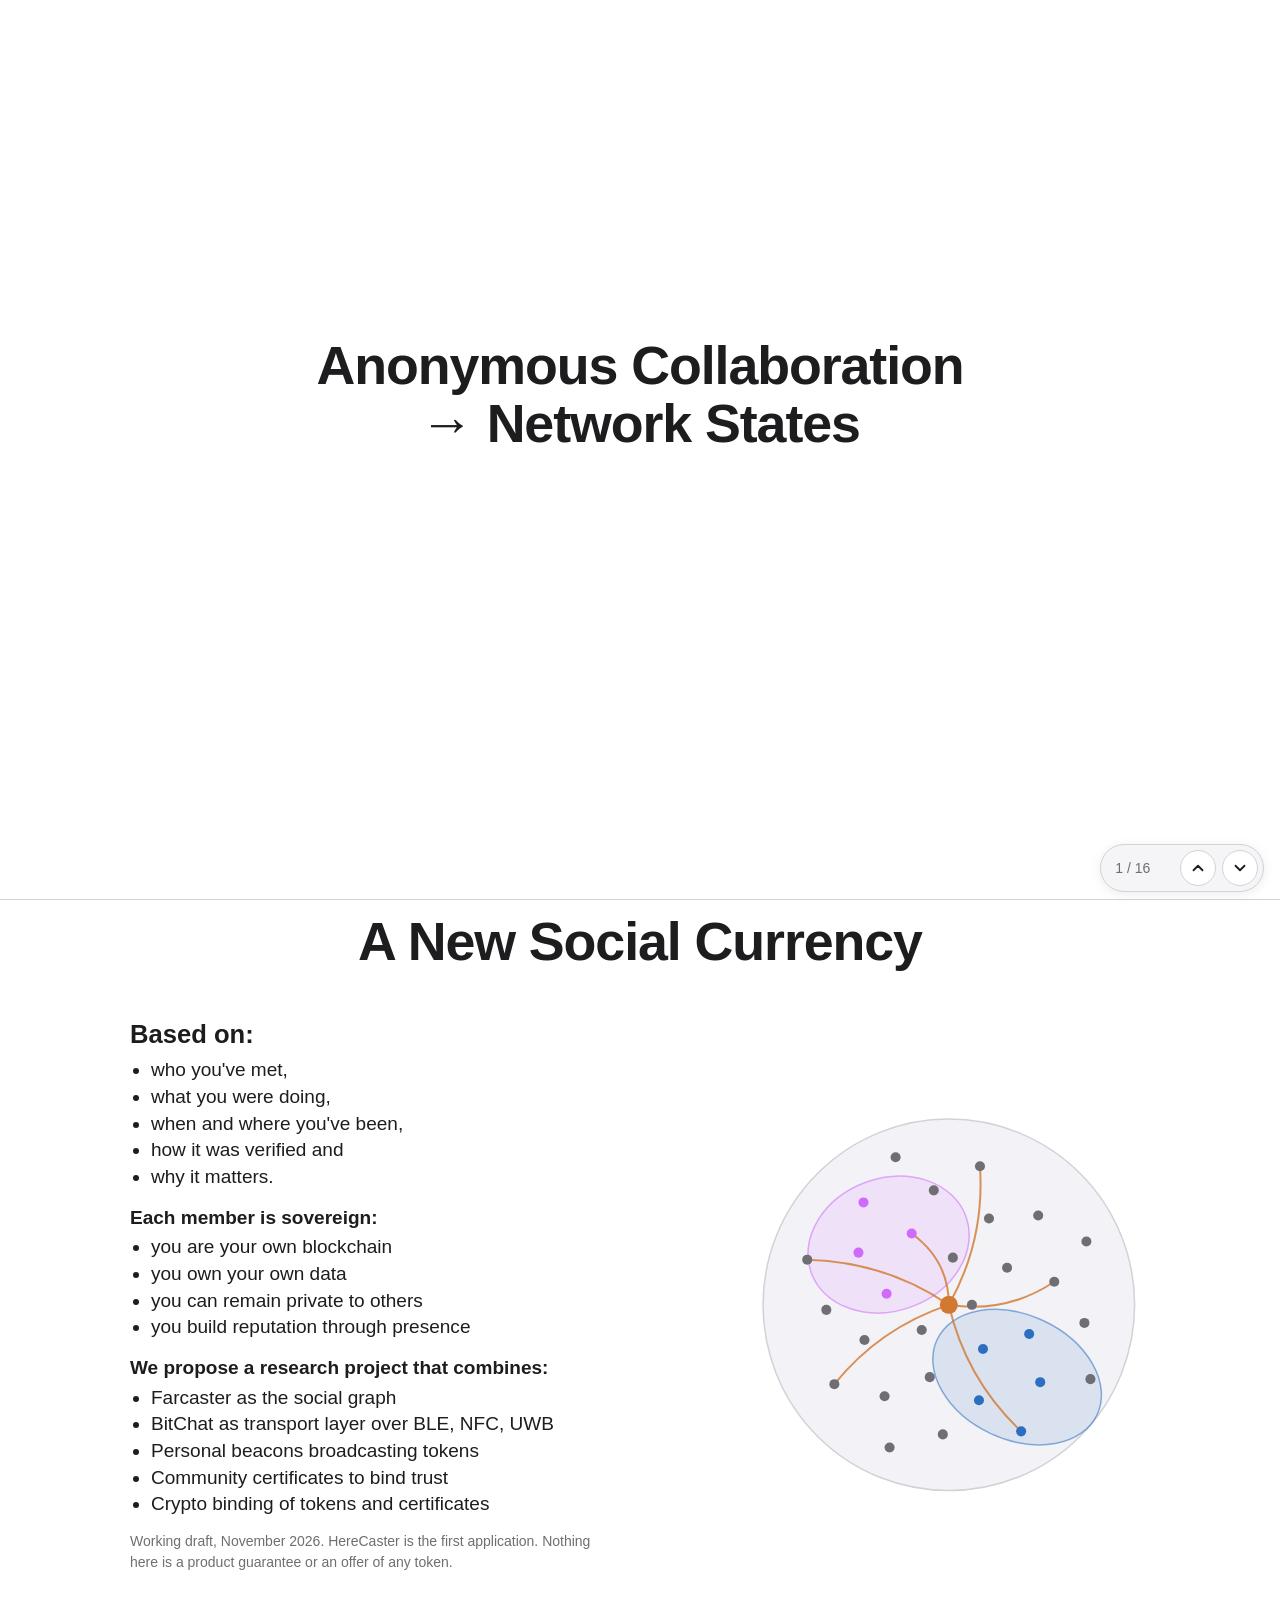
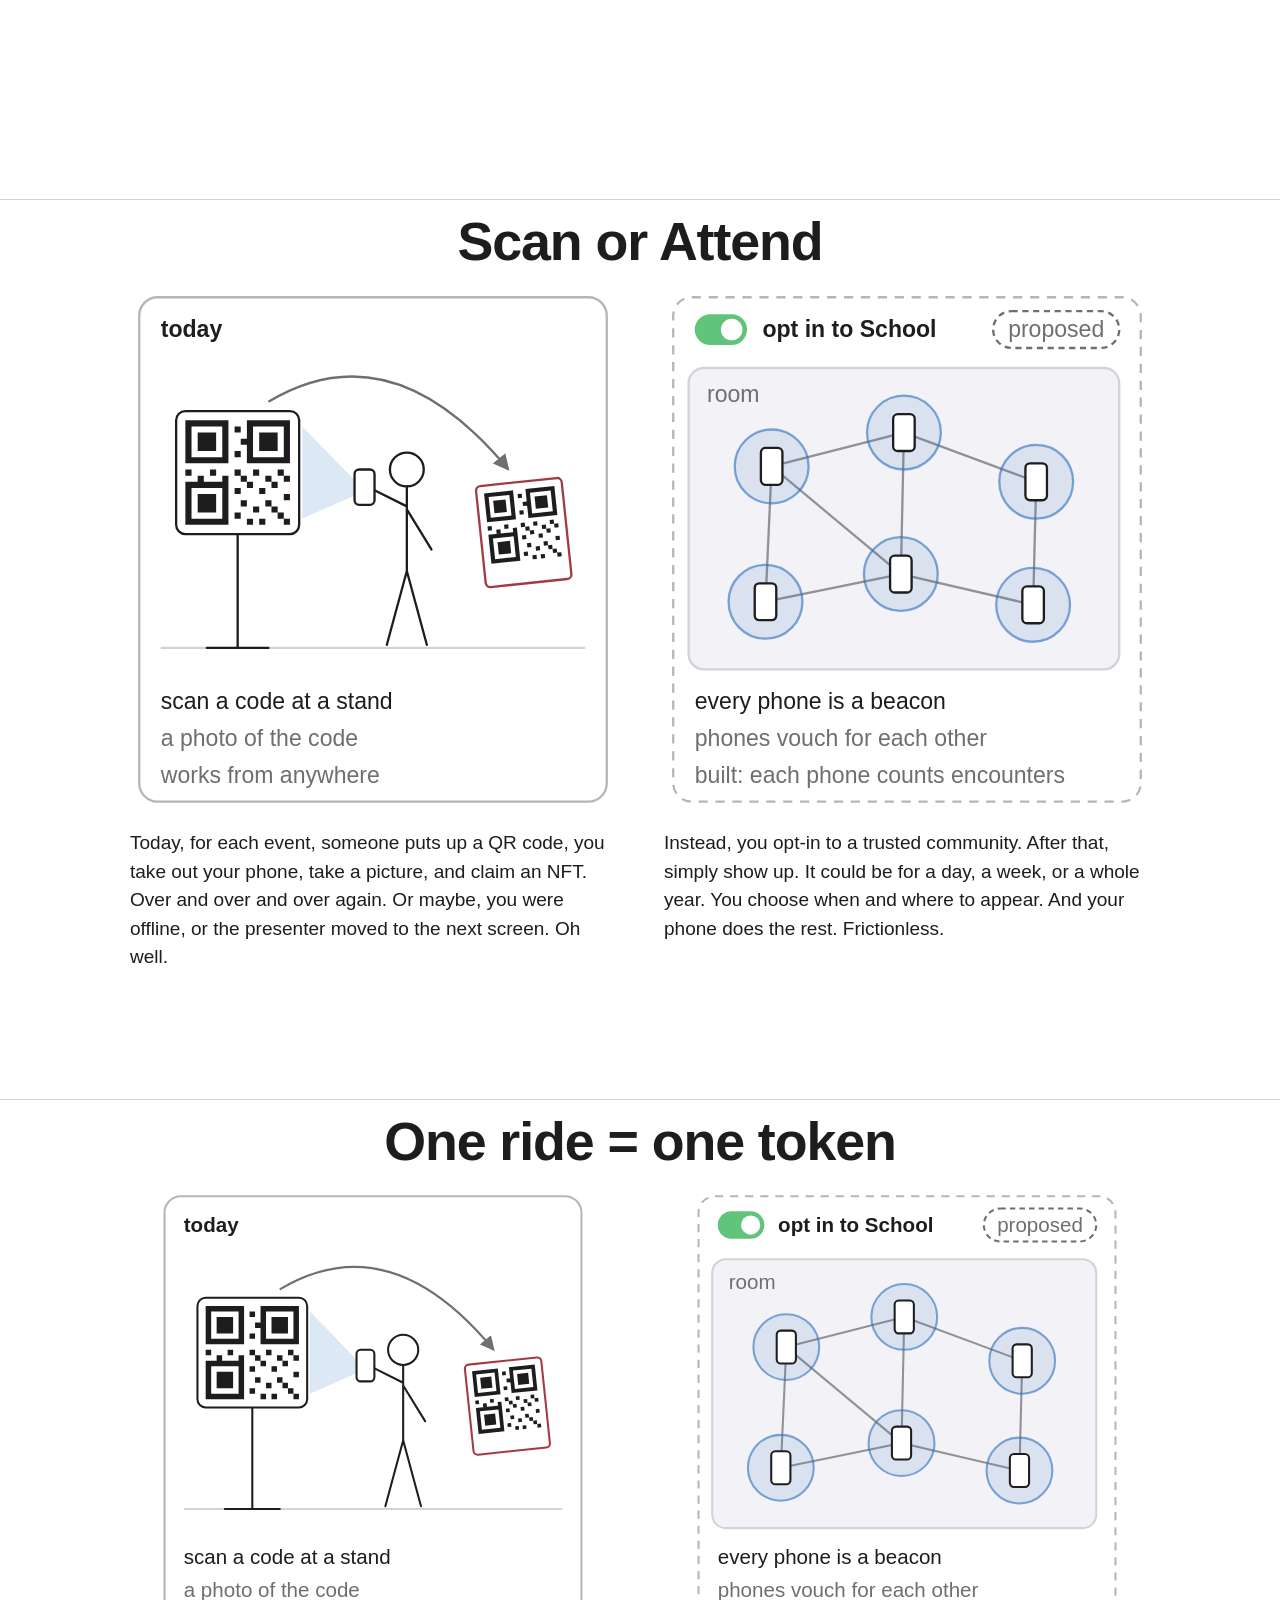
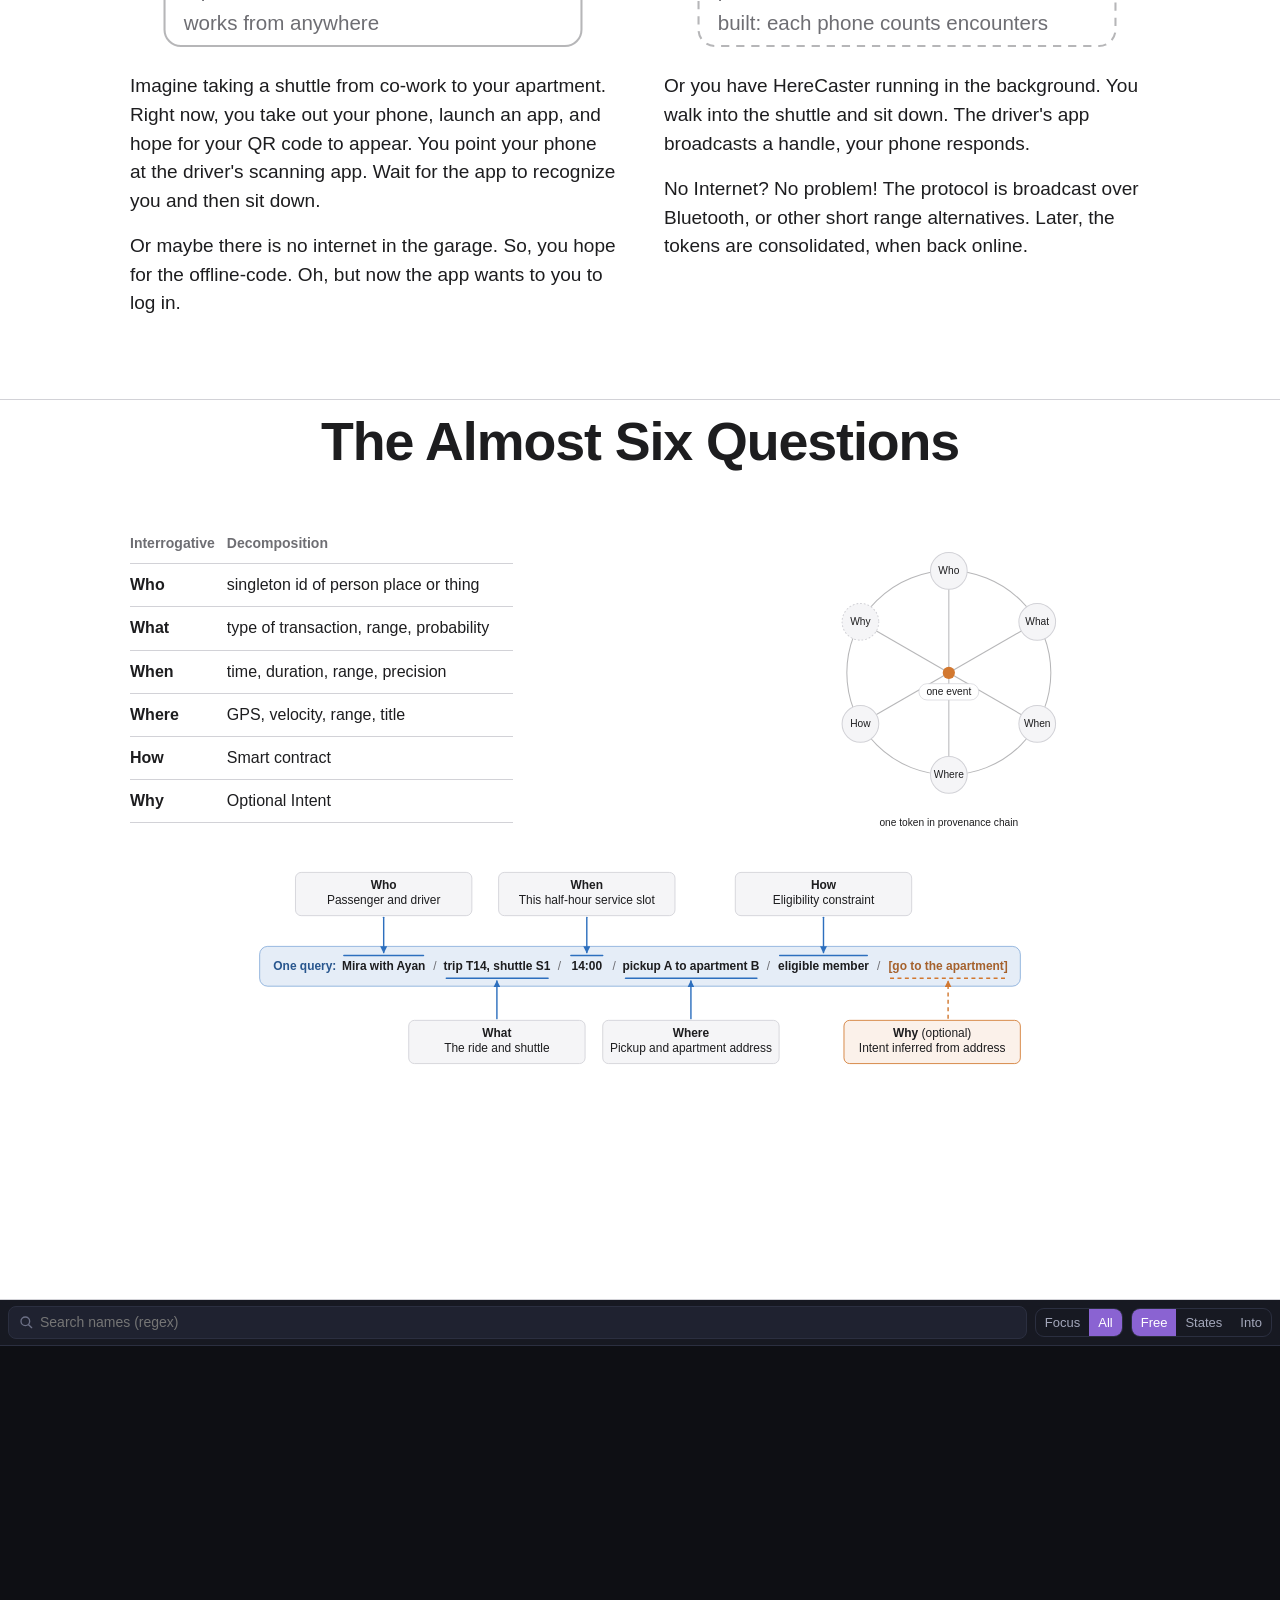
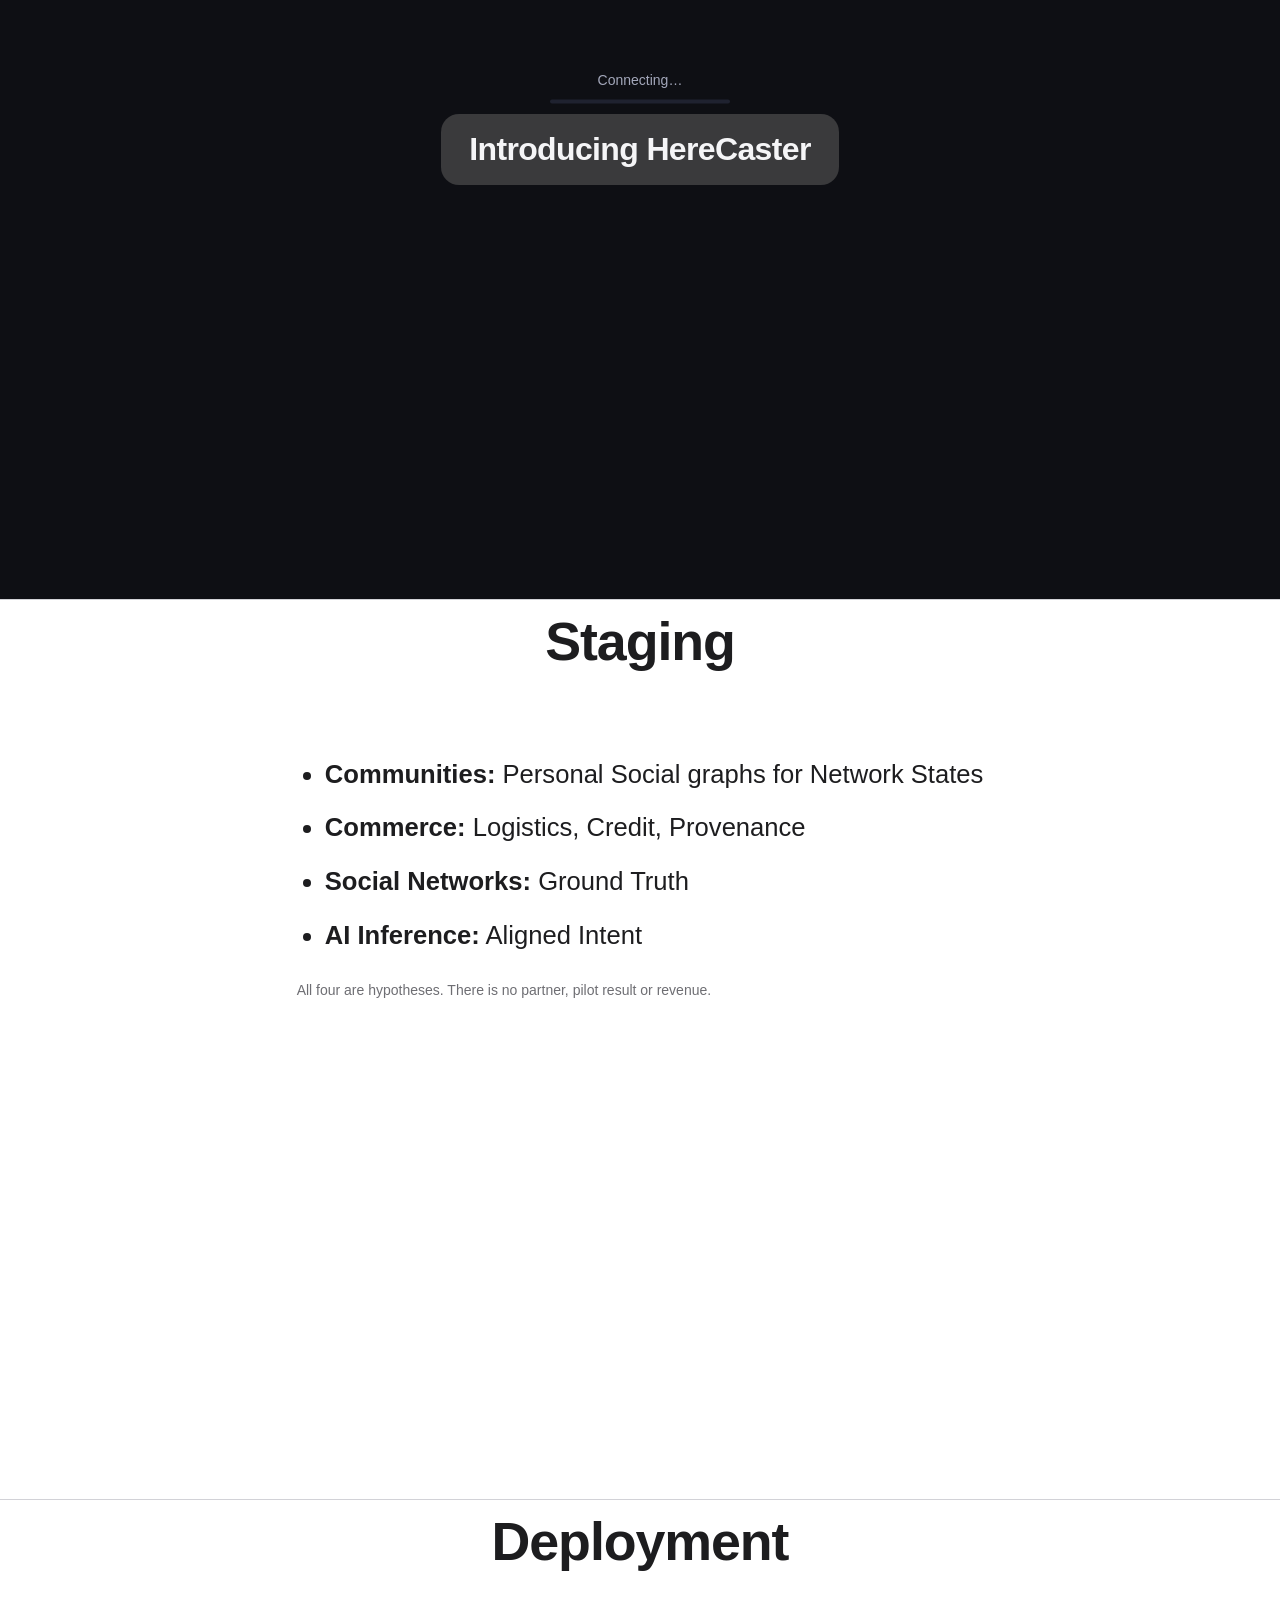
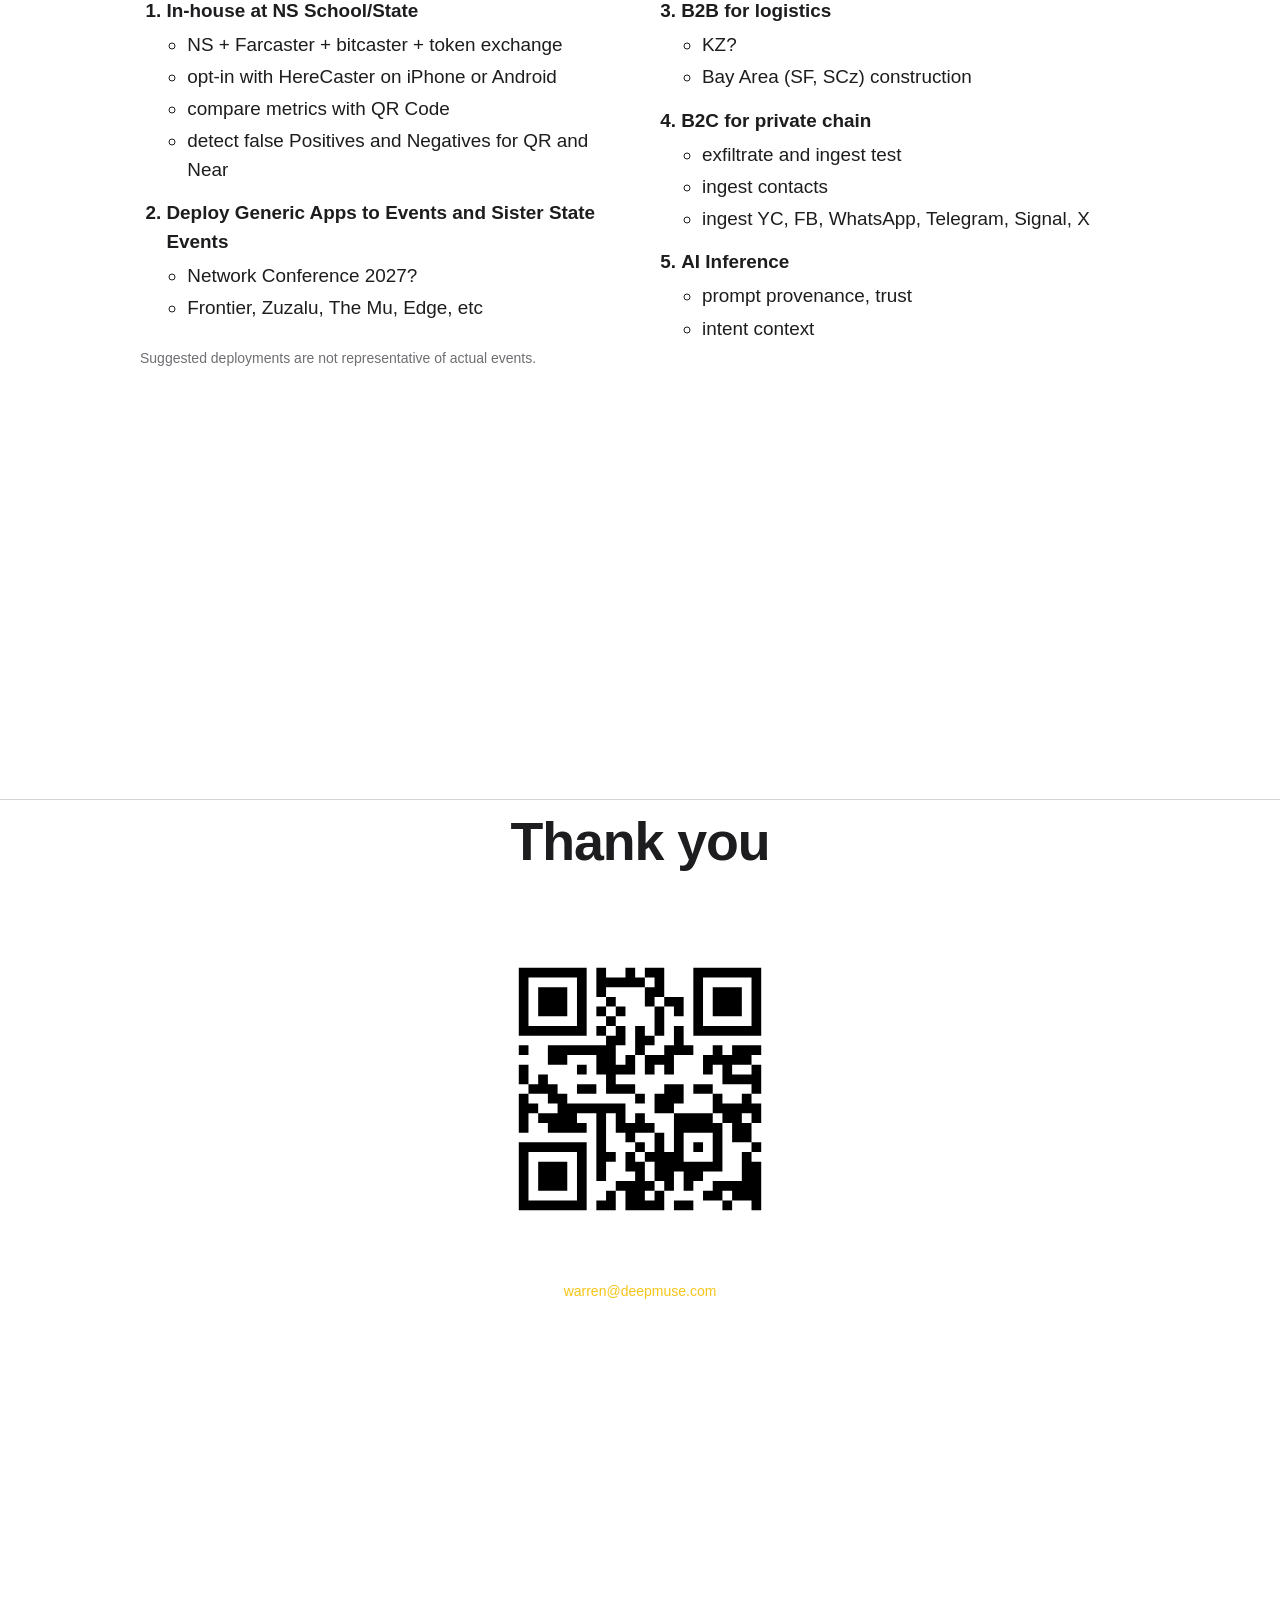
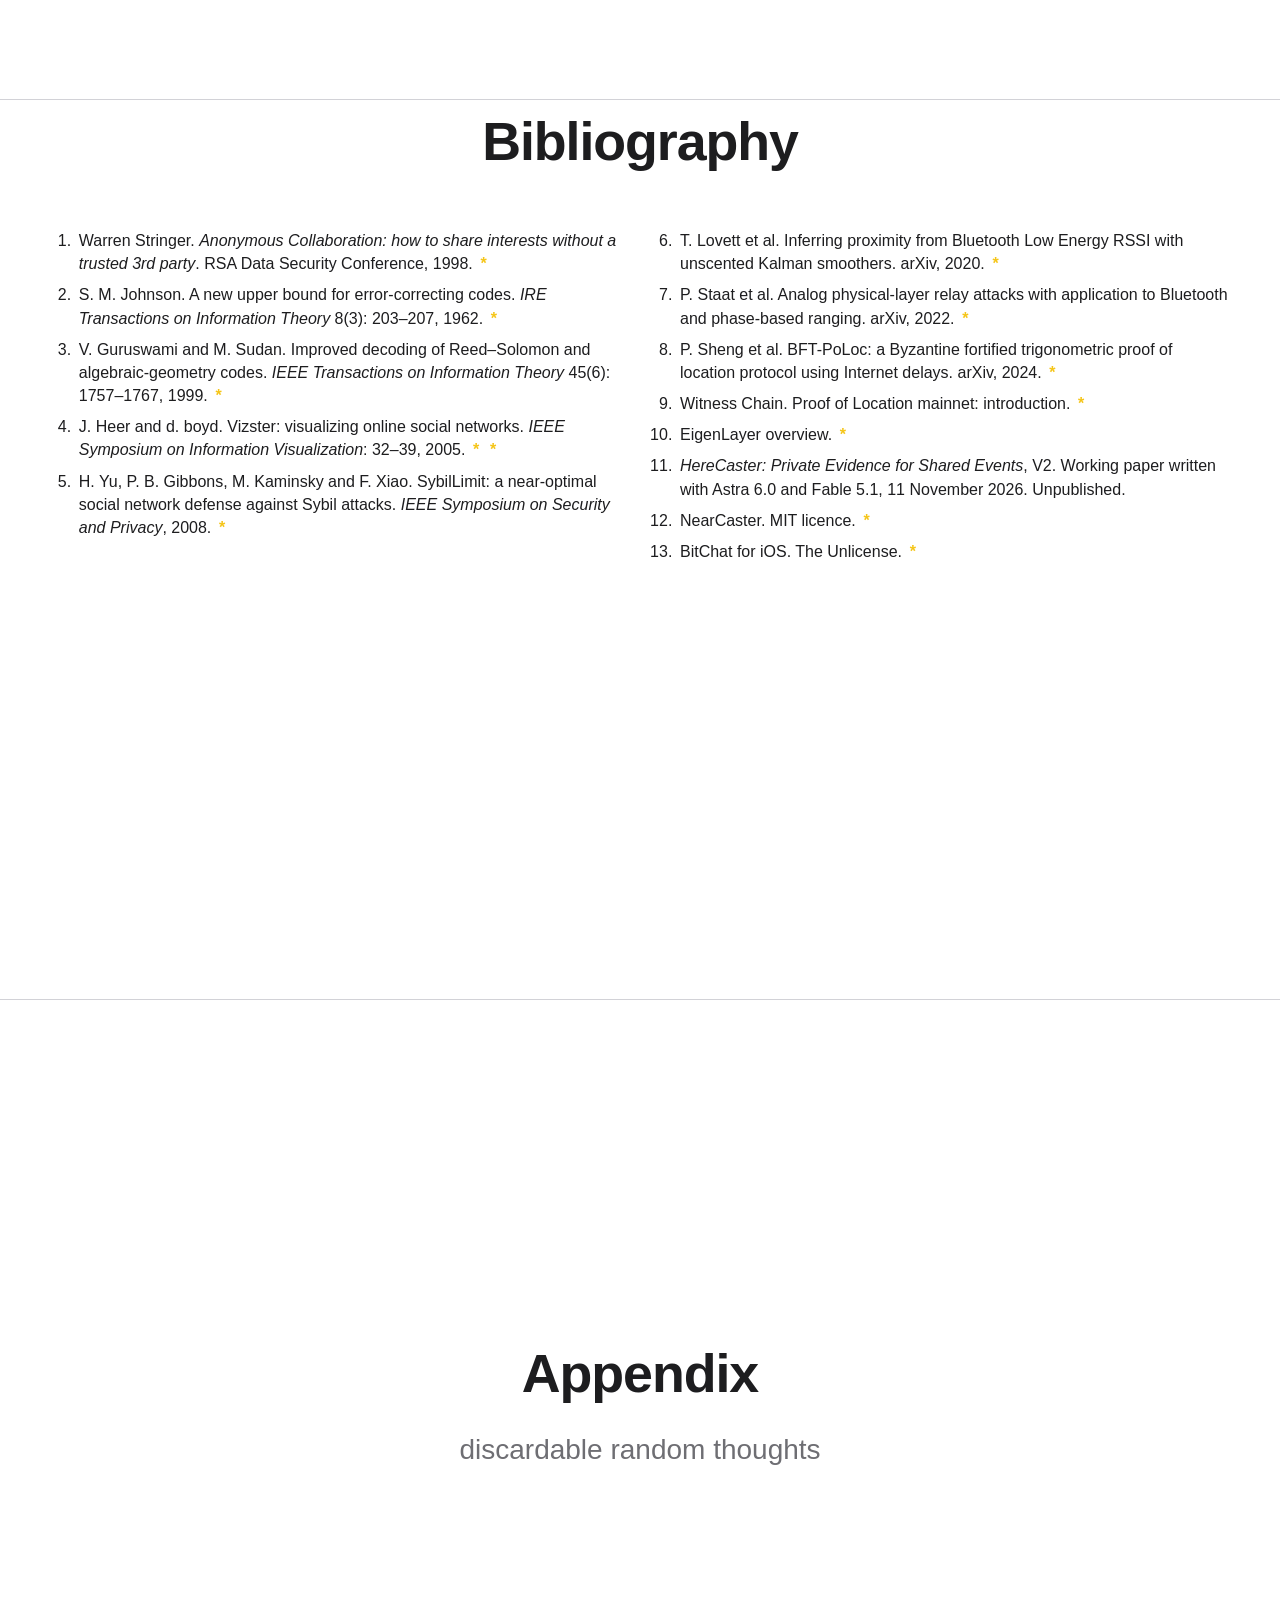
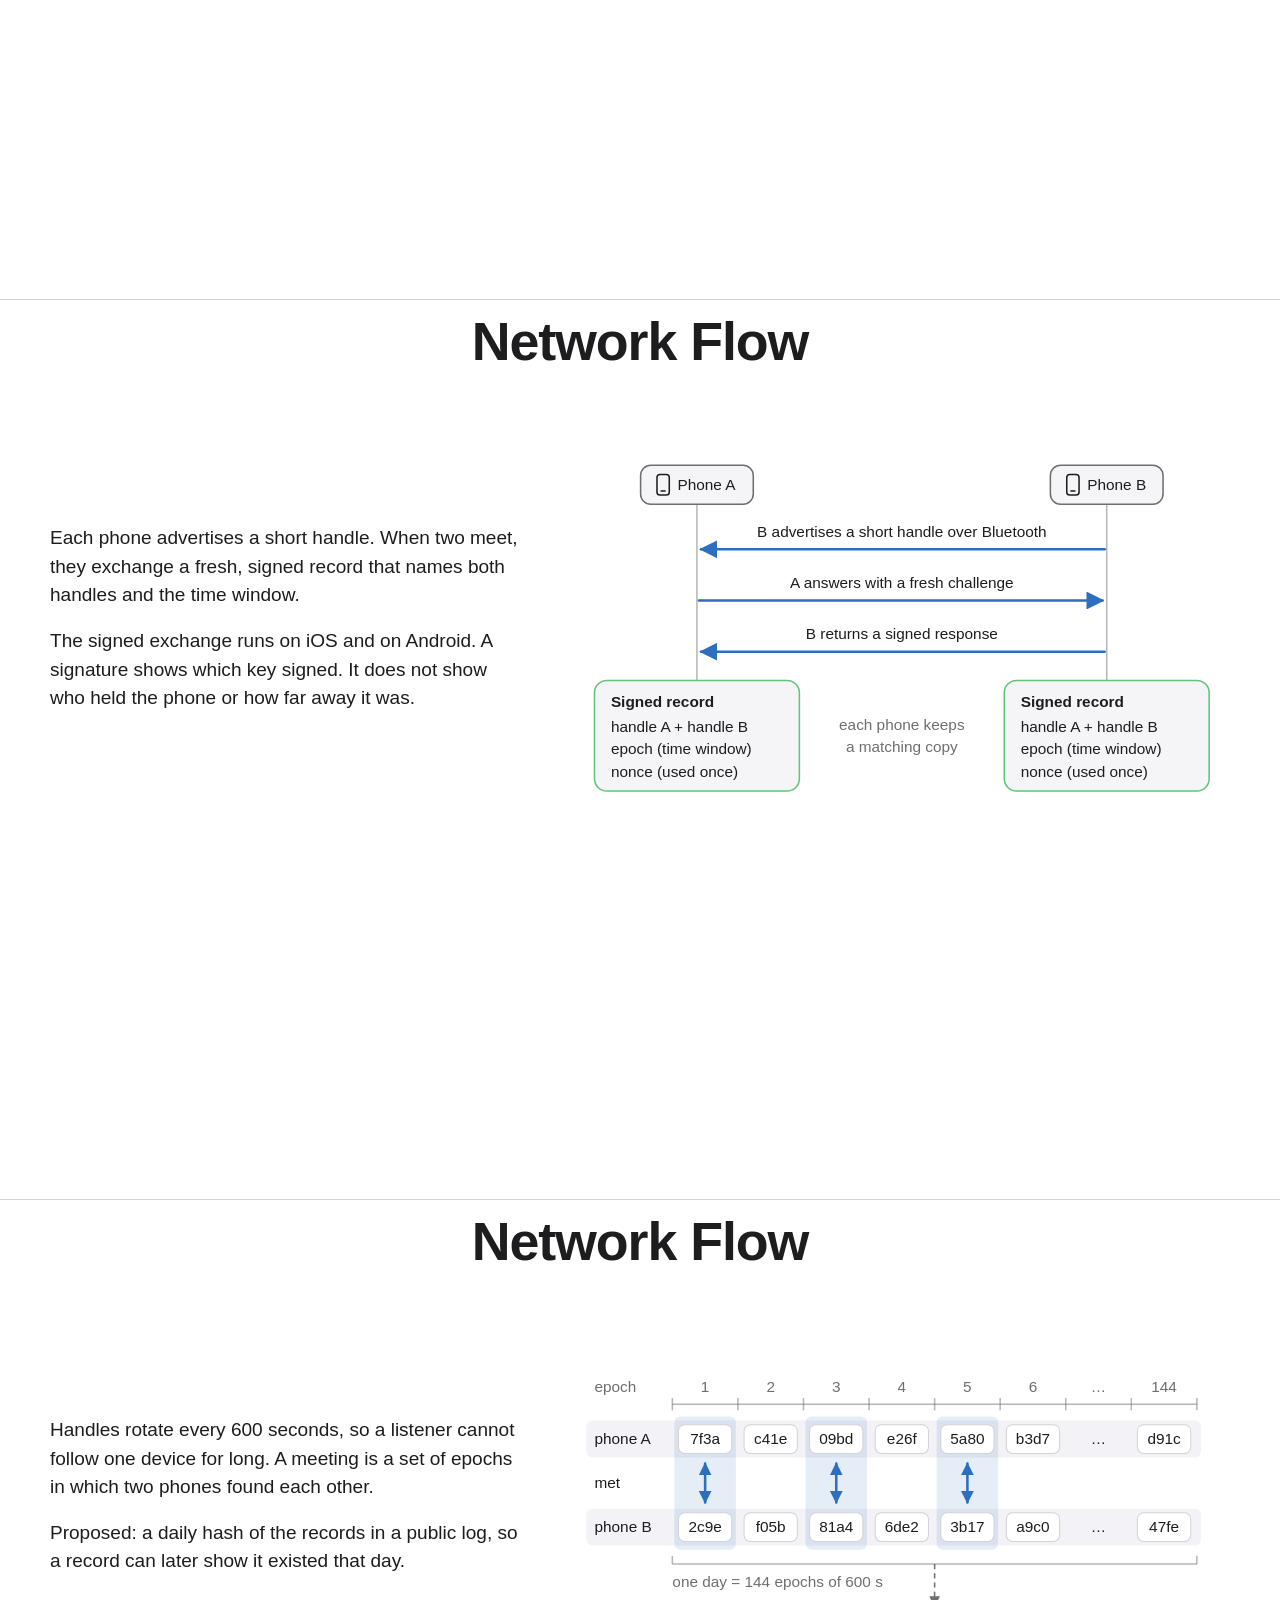
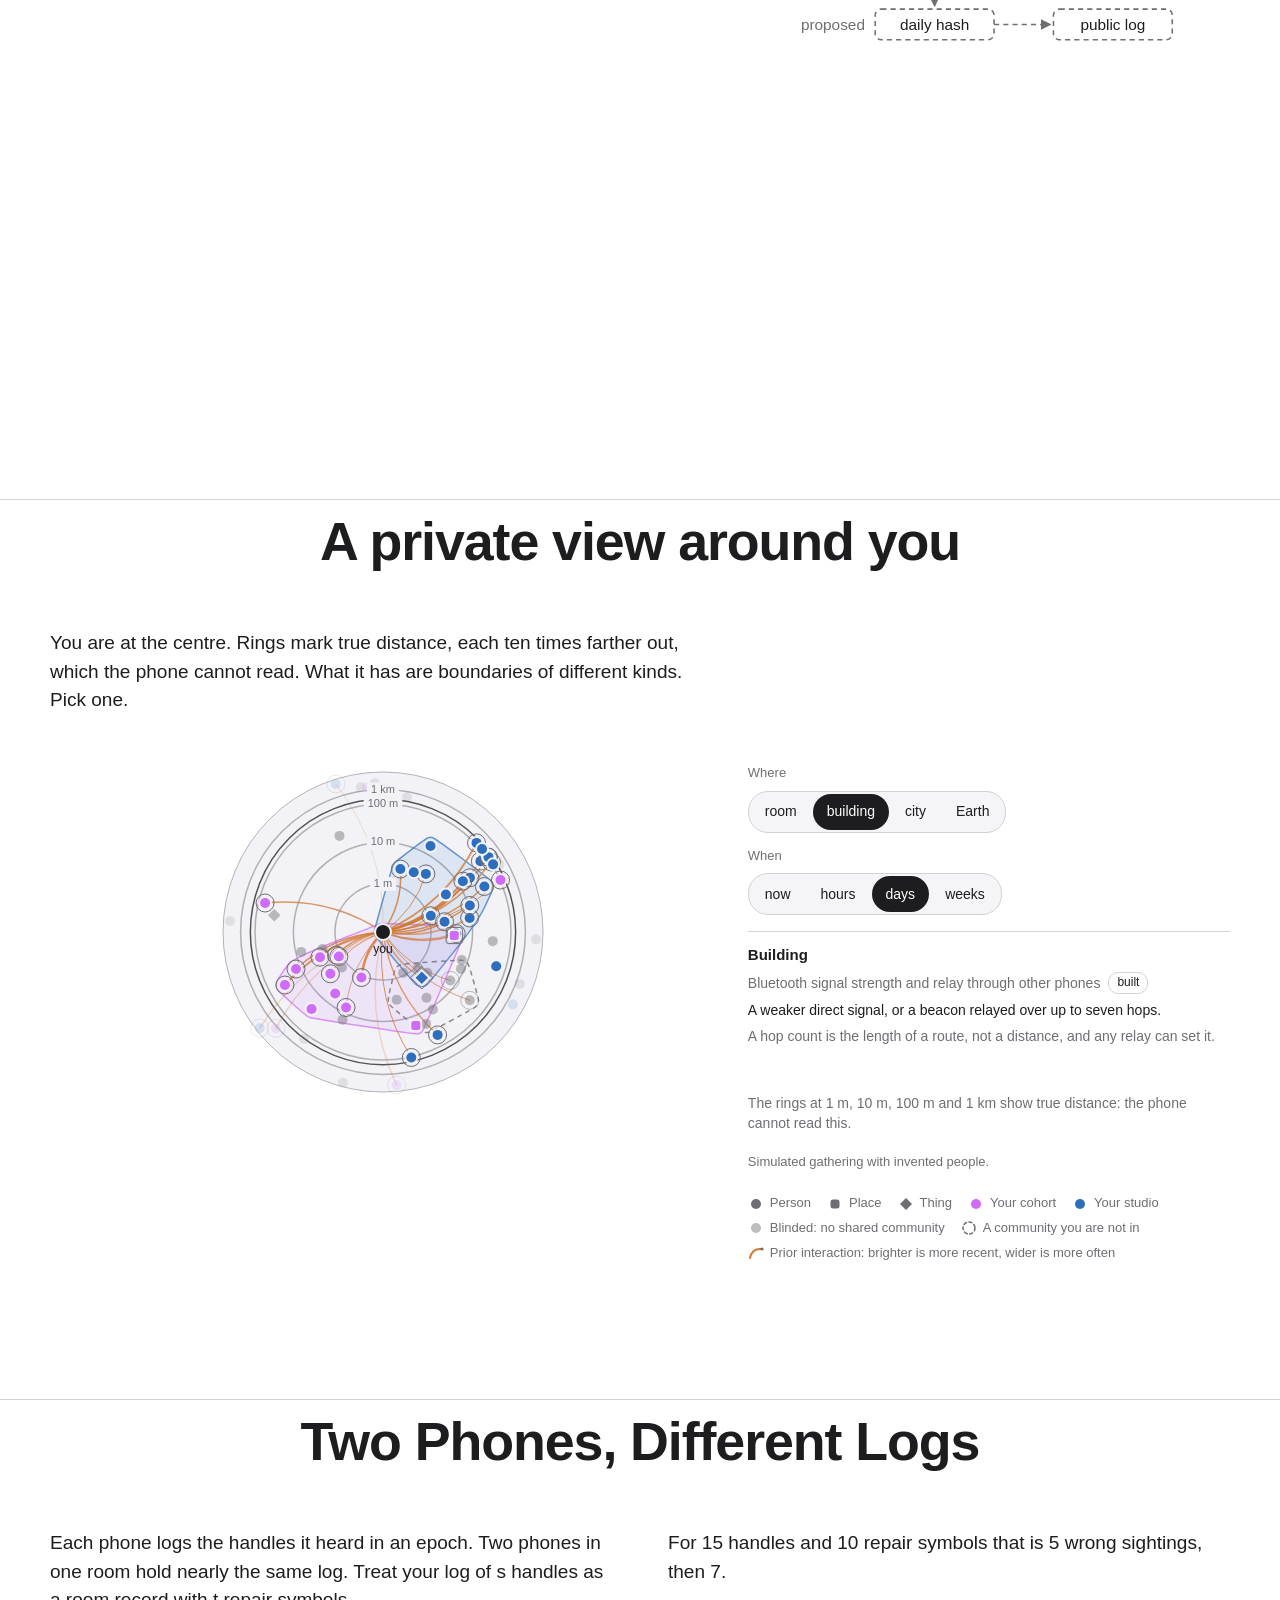
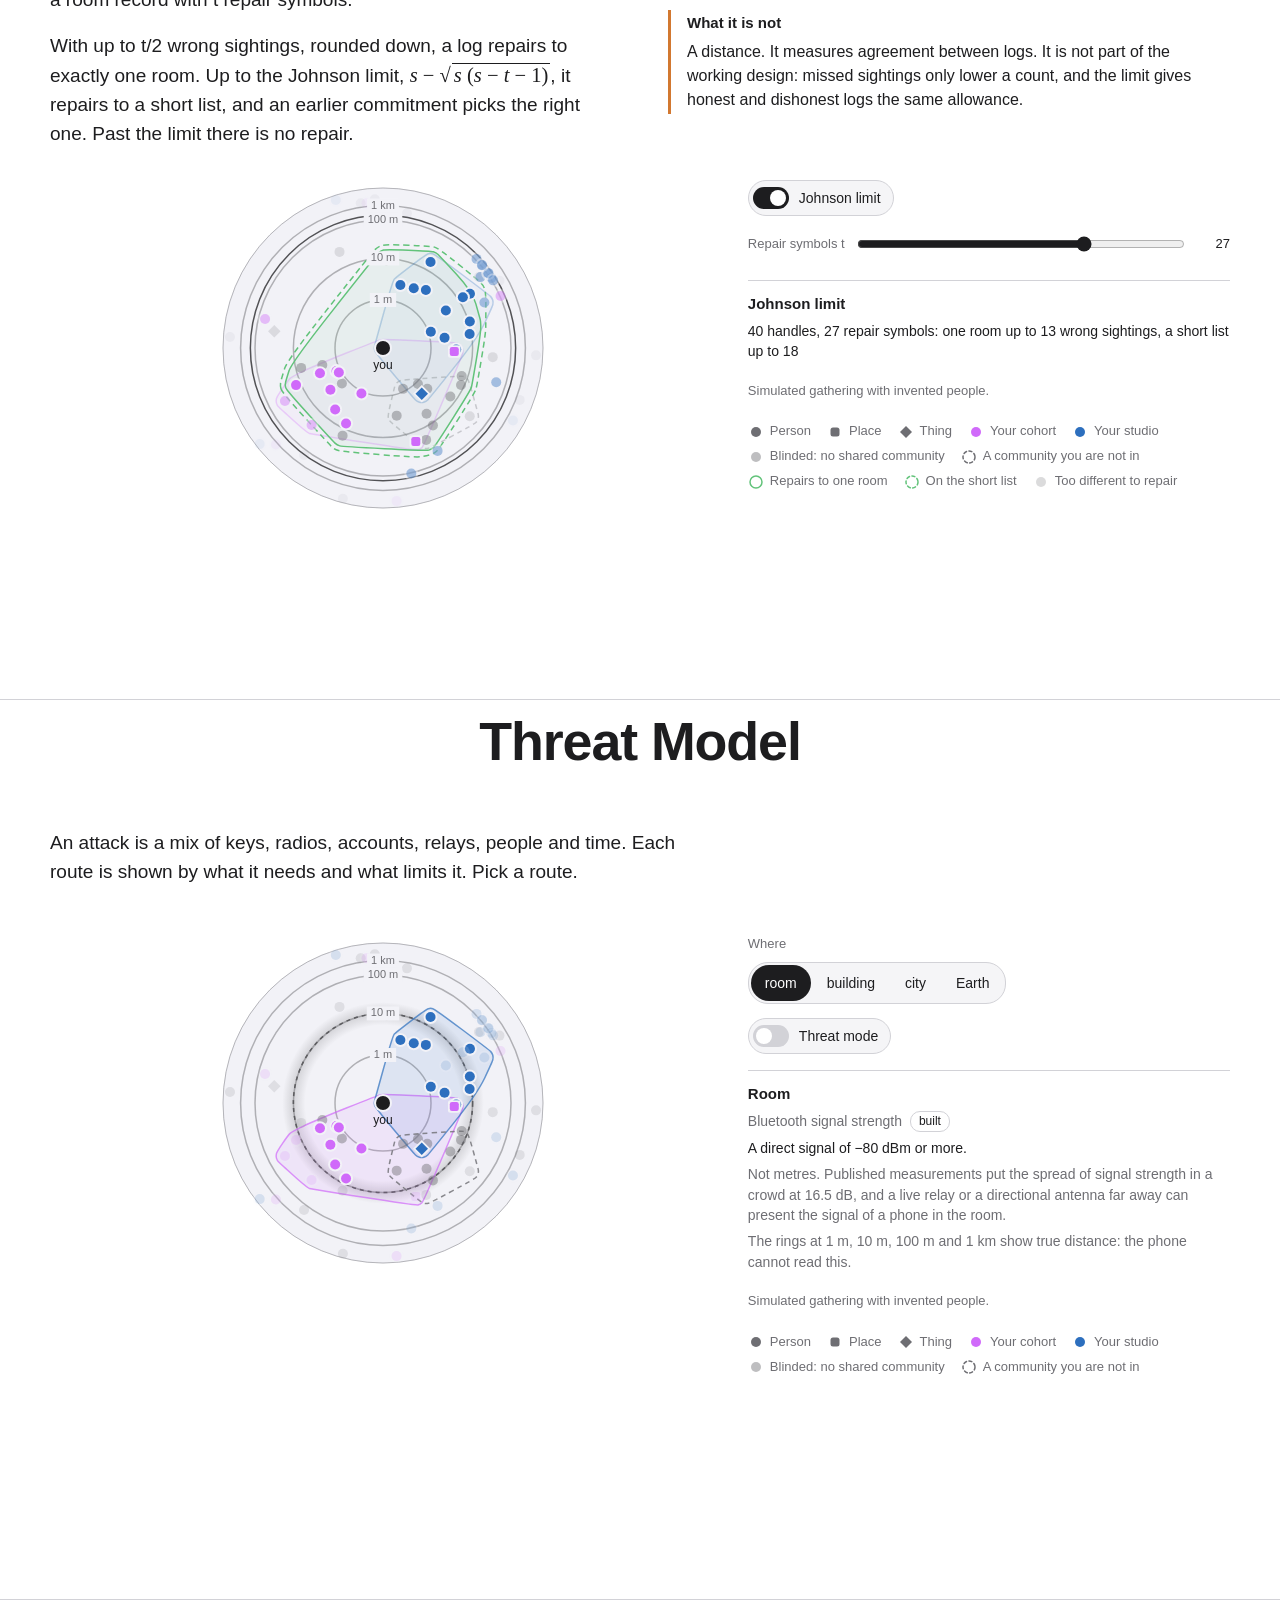
==== commit 4bf94838: "Staging: Social Networks before AI Inference; Deployment disclaimer Co-Authored-By: Claude Opus 5.5 " ====
--- a/index.html
+++ b/index.html
@@ -385,8 +385,8 @@
       <ul class="plain">
         <li><strong>Communities:</strong> Personal Social graphs for Network States</li>
         <li><strong>Commerce:</strong> Logistics, Credit, Provenance</li>
+        <li><strong>Social Networks:</strong> Ground Truth</li>
         <li><strong>AI Inference:</strong> Aligned Intent</li>
-        <li><strong>Social Networks:</strong> Ground Truth</li>
       </ul>
       <p class="small">All four are hypotheses. There is no partner, pilot result or revenue.</p>
     </div>
@@ -433,6 +433,7 @@
           </ul>
         </li>
       </ol>
+      <p class="small">Suggested deployments are not representative of actual events.</p>
     </div>
   </div>
 </section>
@@ -633,7 +634,7 @@
 <section class="slide wide" id="petri" aria-labelledby="h-petri">
   <div class="slide-inner">
     <header class="slide-head">
-      <h2 id="h-petri">A gathering, seen from your phone</h2>
+      <h2 id="h-petri">A private view around you</h2>
     </header>
     <div class="text">
       <p>You are at the centre. Rings mark true distance, each ten times farther out, which the phone cannot read. What it has are boundaries of different kinds. Pick one.</p>
--- a/site.css
+++ b/site.css
@@ -613,3 +613,11 @@
 }
 /* Appendix subhead */
 .appendix-sub { margin: 0; font-size: clamp(18px, 2.2vw, 28px); color: var(--ink-2); }
+/* Top margins: every page starts 12px from the top; cover and Appendix stay centered */
+@media screen {
+  .slide, .slide.wide, .slide.split, #premise, #questions, #applies, #staging, #contact, #sources, #connection, #time, #petri, #johnson, #threat { padding-top: 12px; align-items: flex-start; }
+  .split .pair { align-content: start; }
+  .split .pair-col { padding-top: 12px; justify-content: flex-start; }
+  .slide-head h1, .slide-head h2 { margin-top: 0; }
+  #origin, #appendix { align-items: center; }
+}
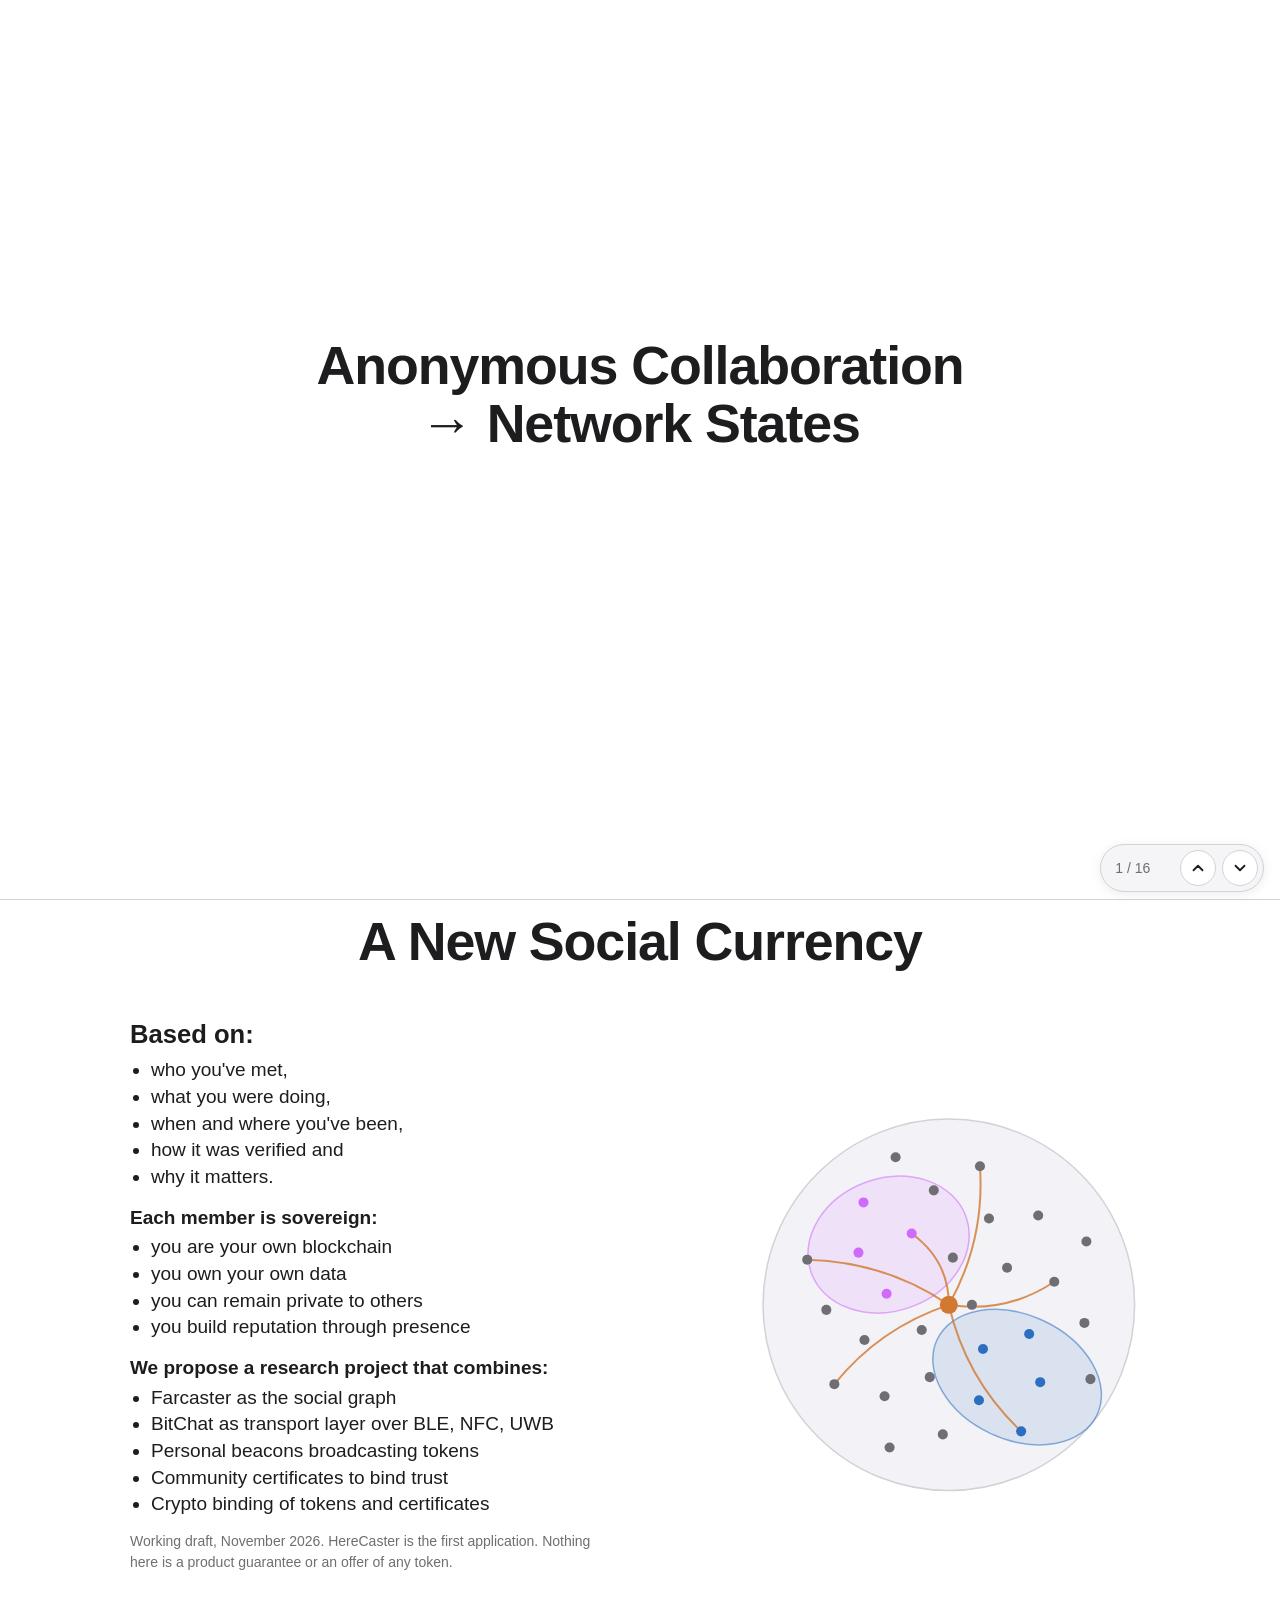
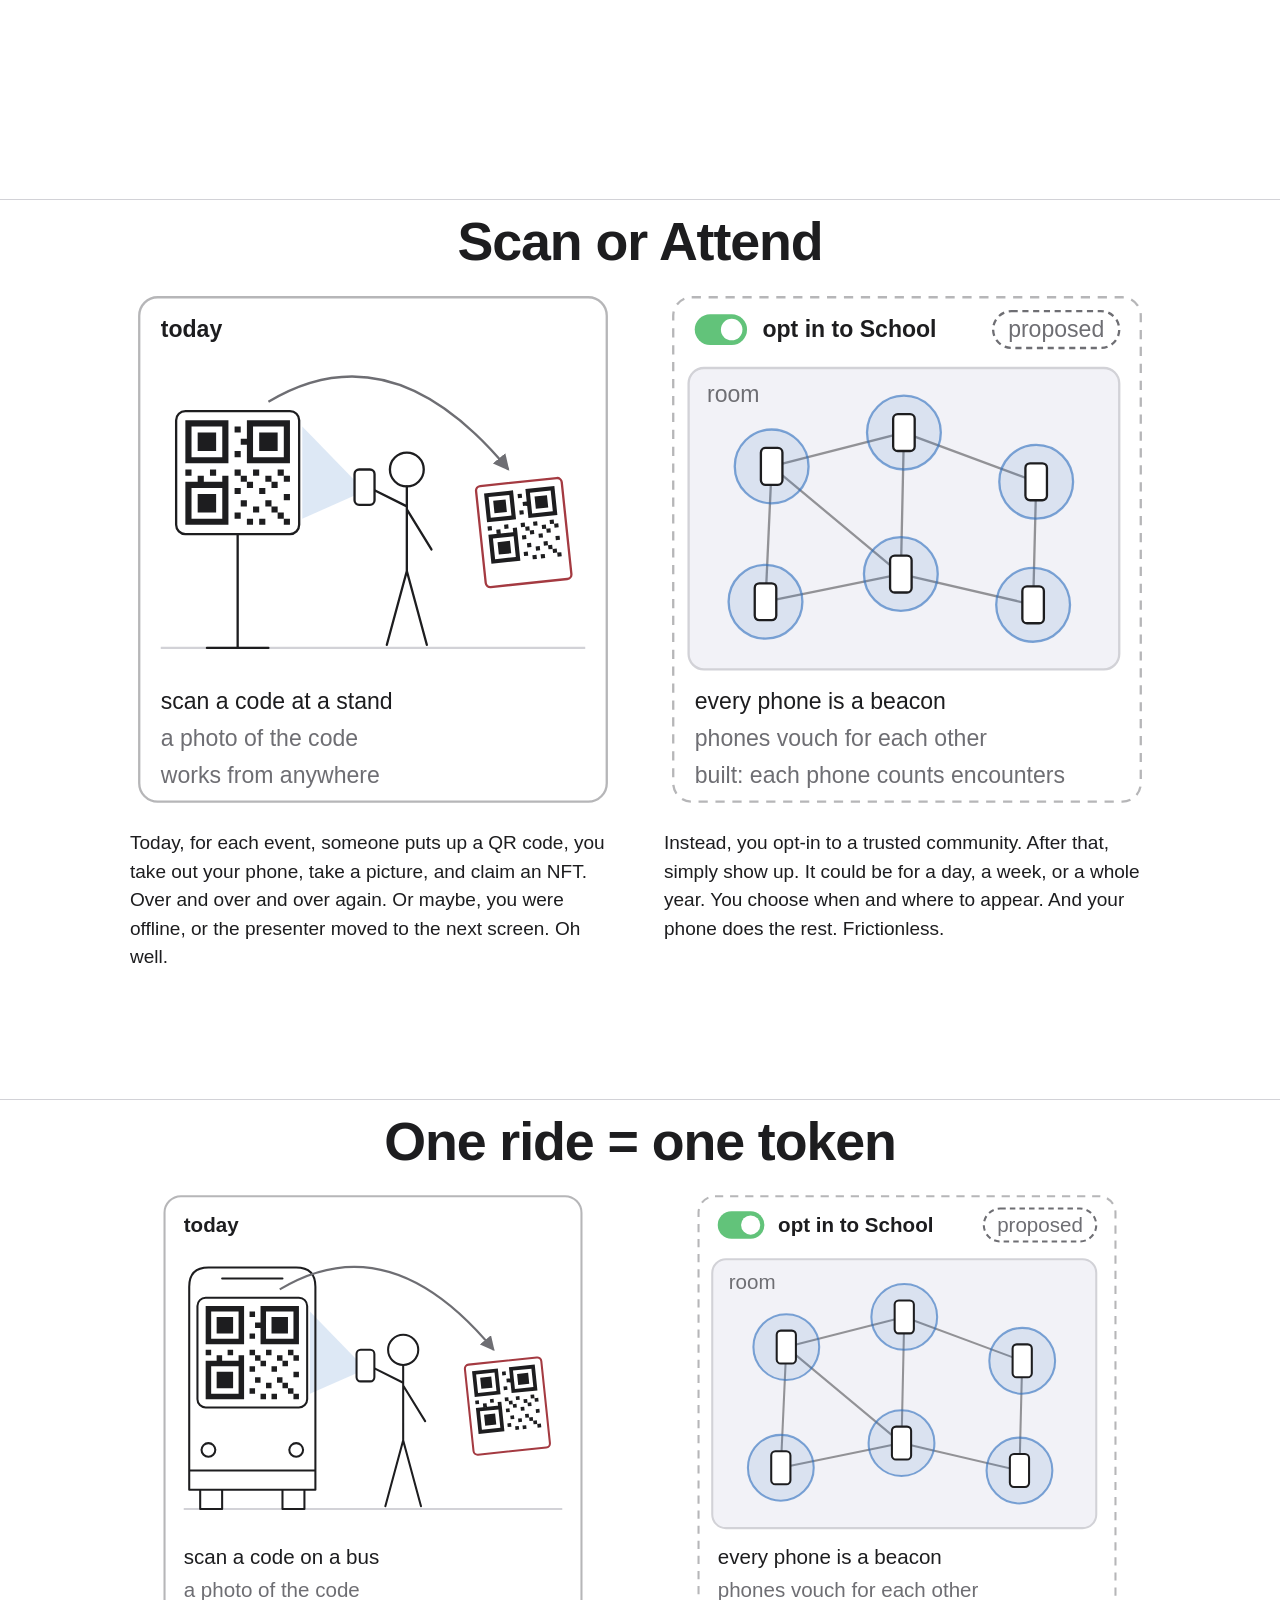
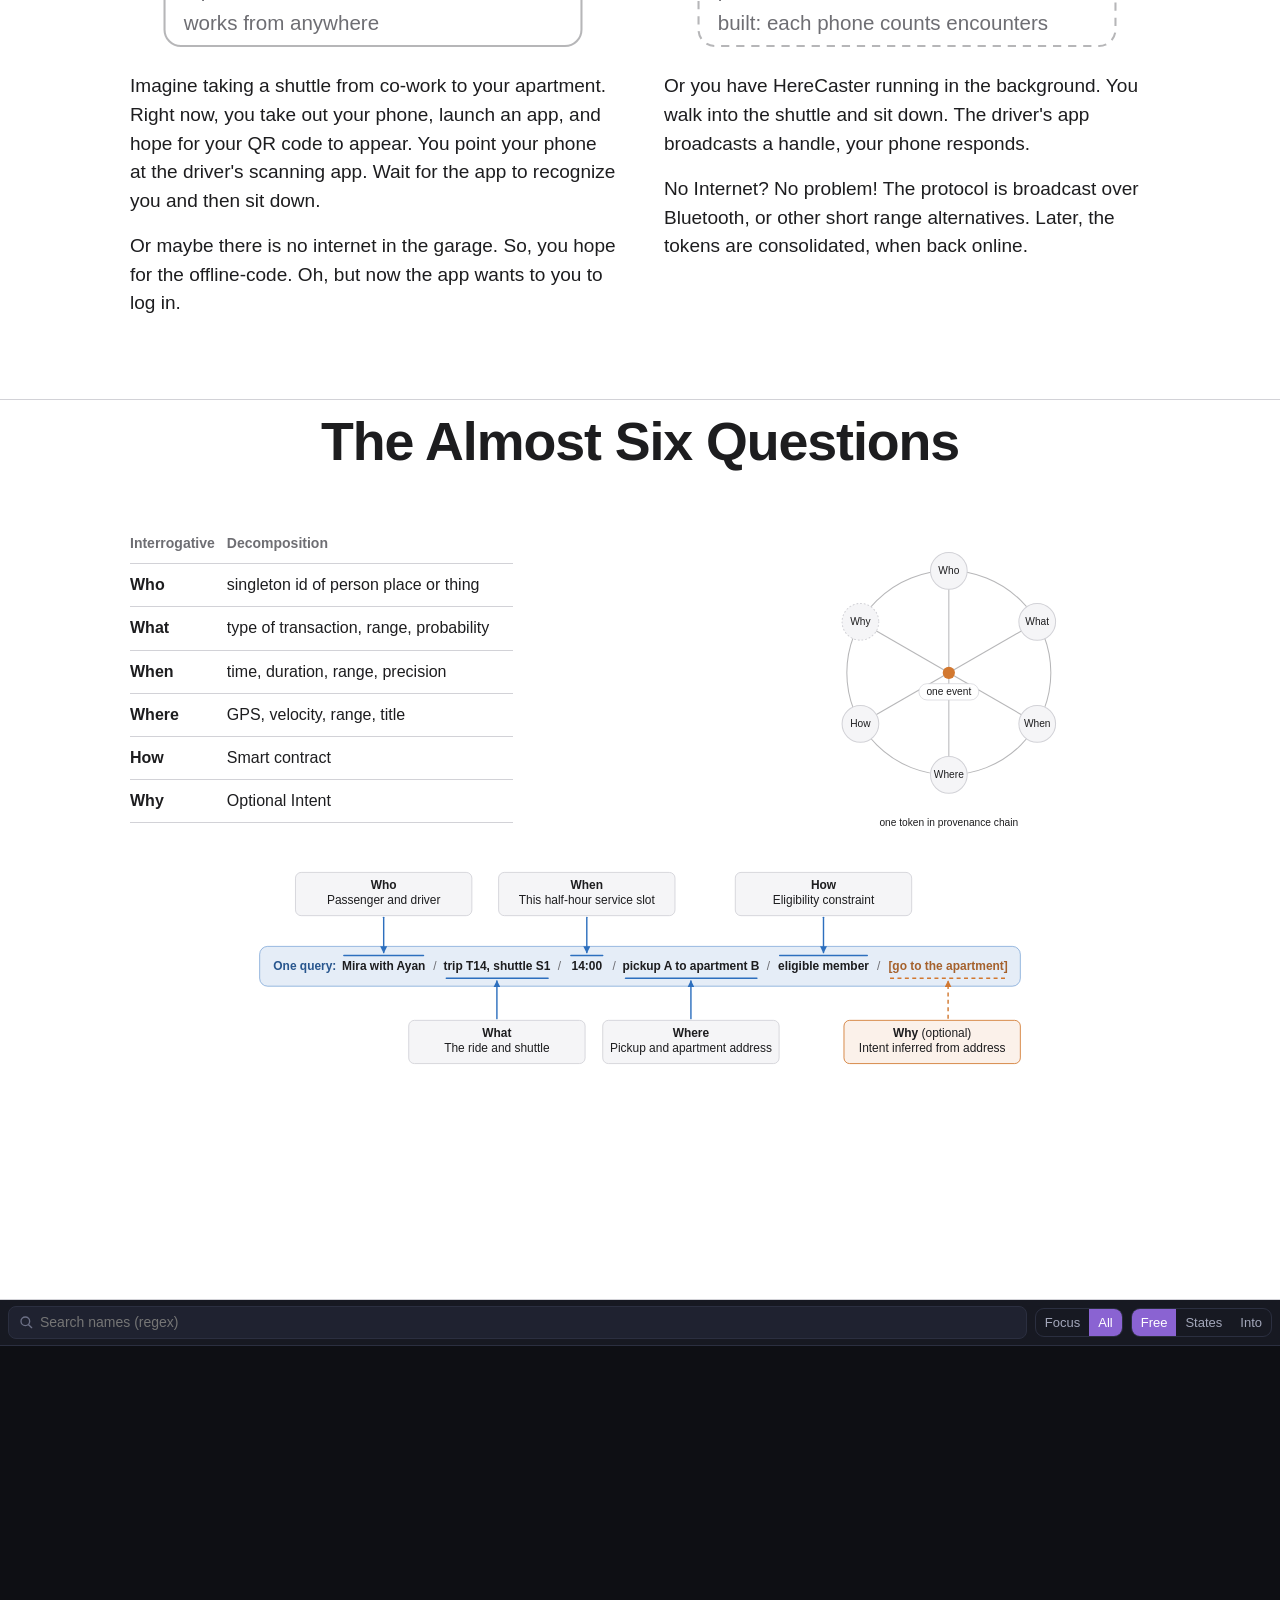
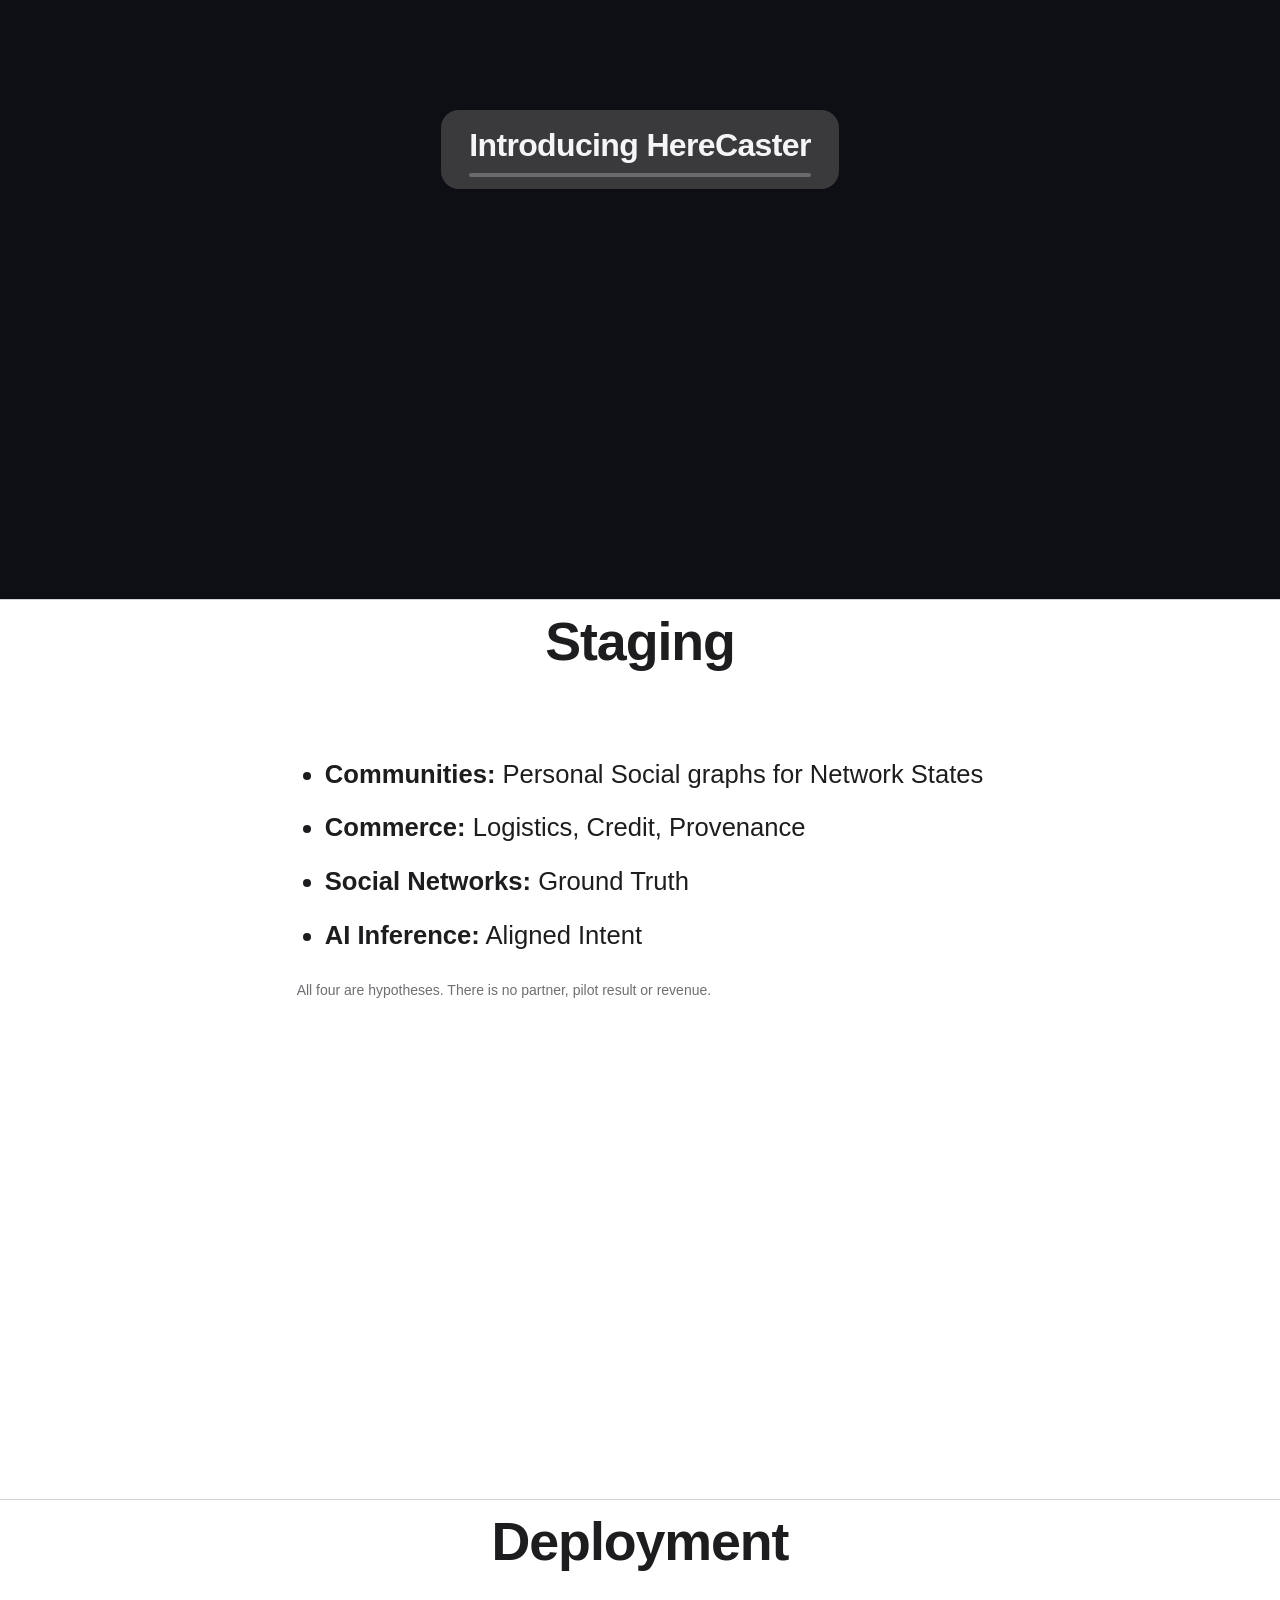
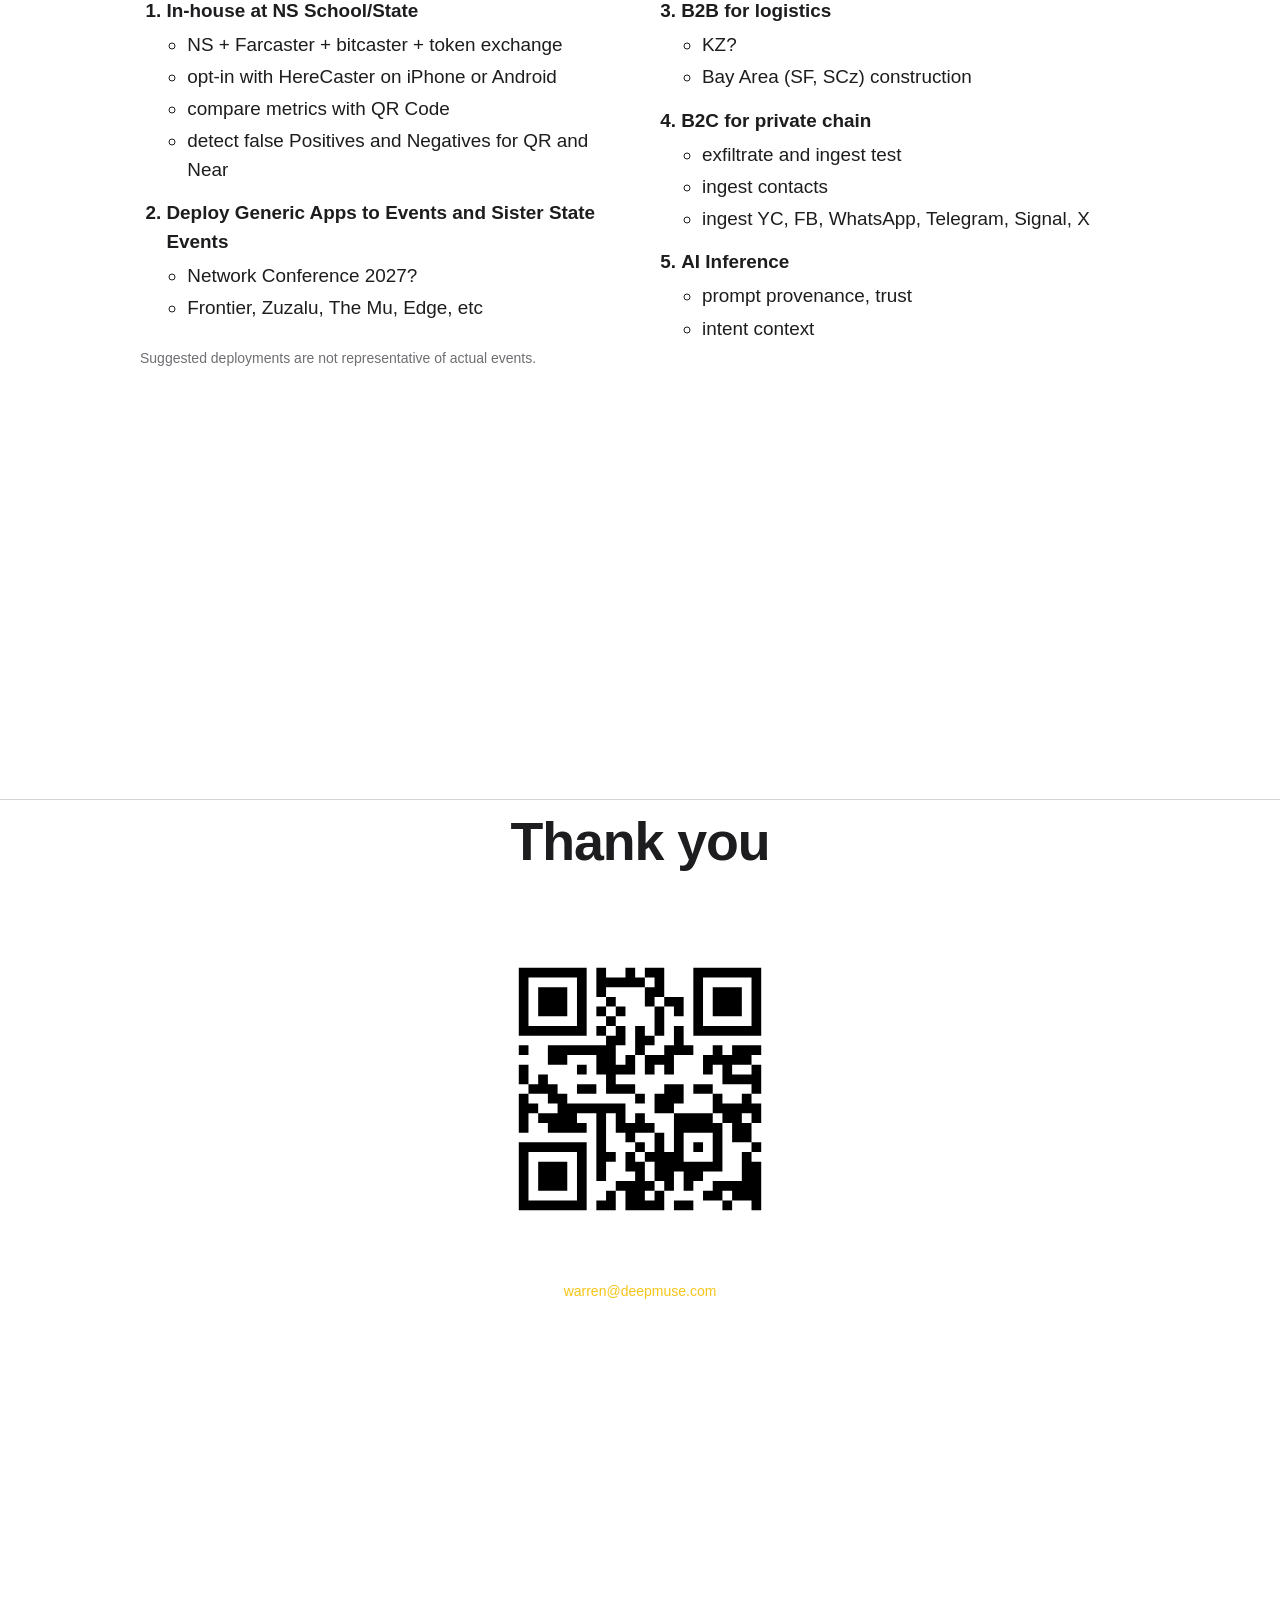
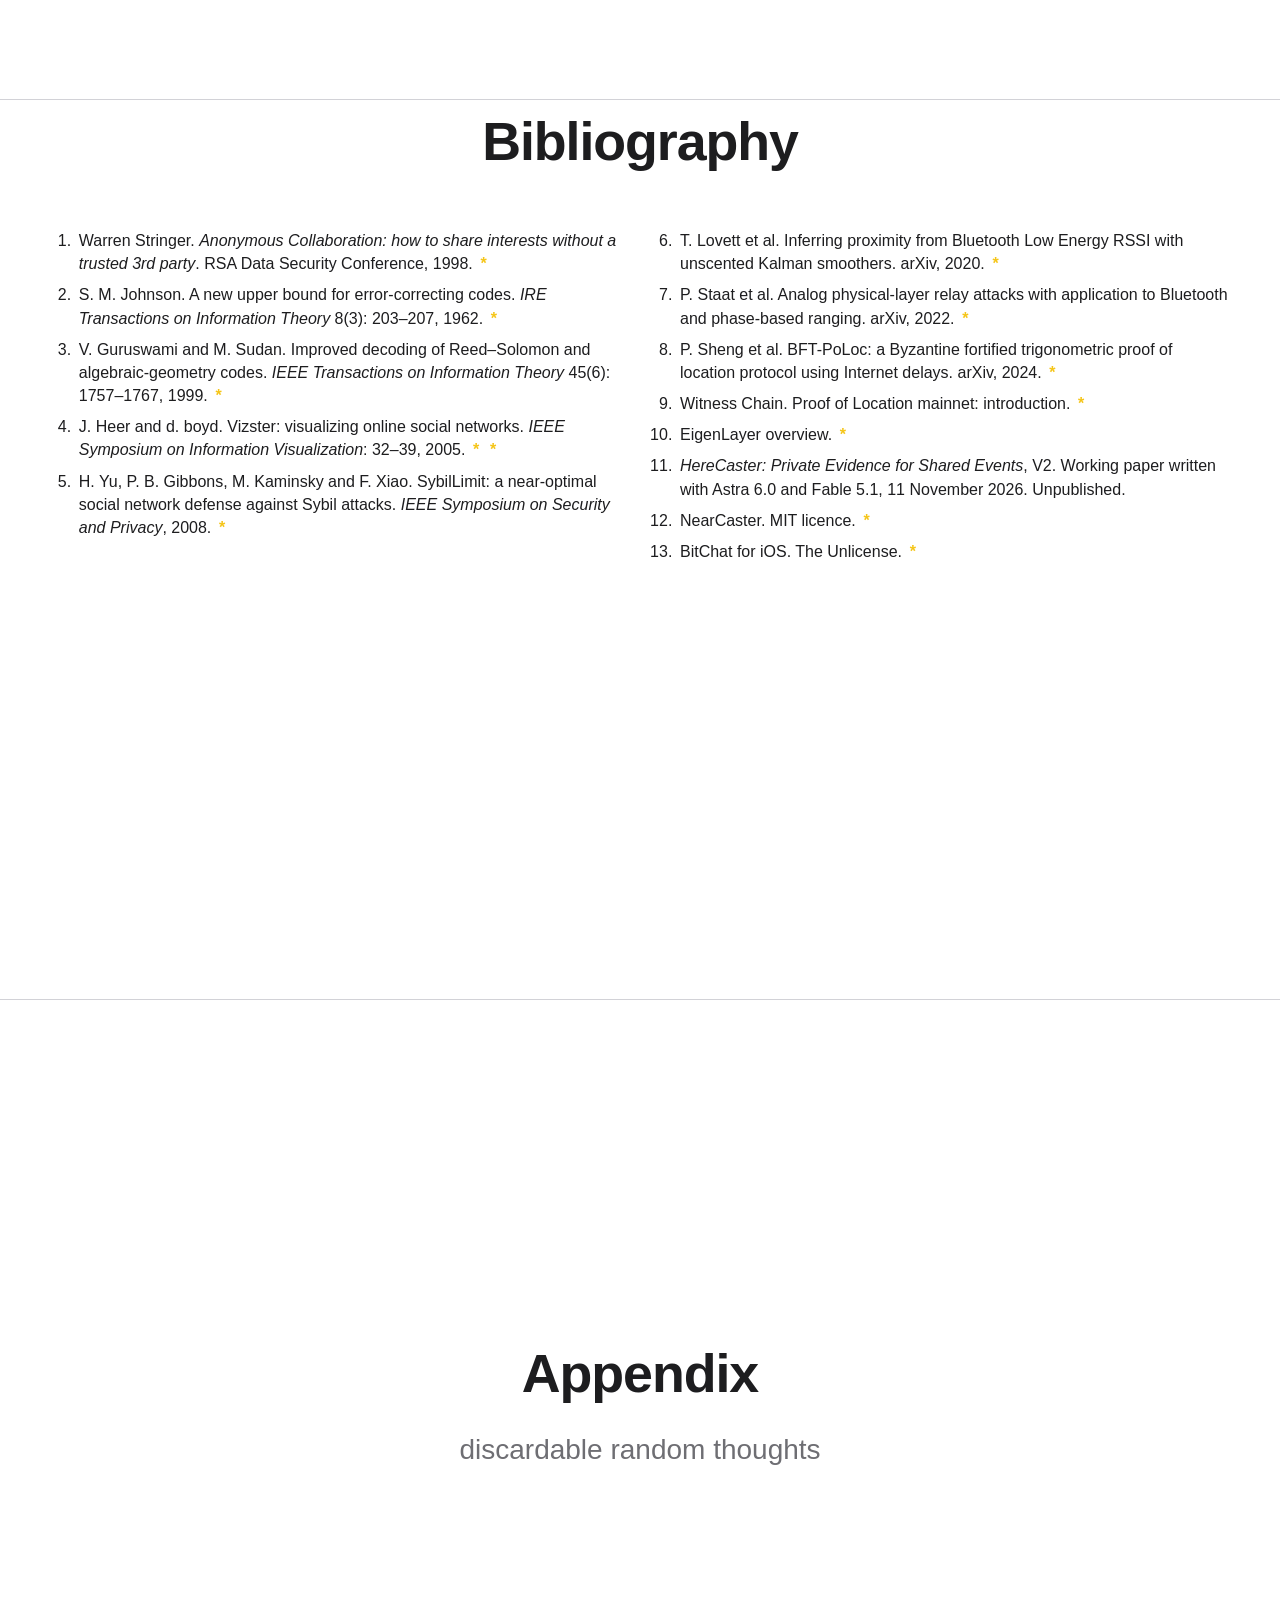
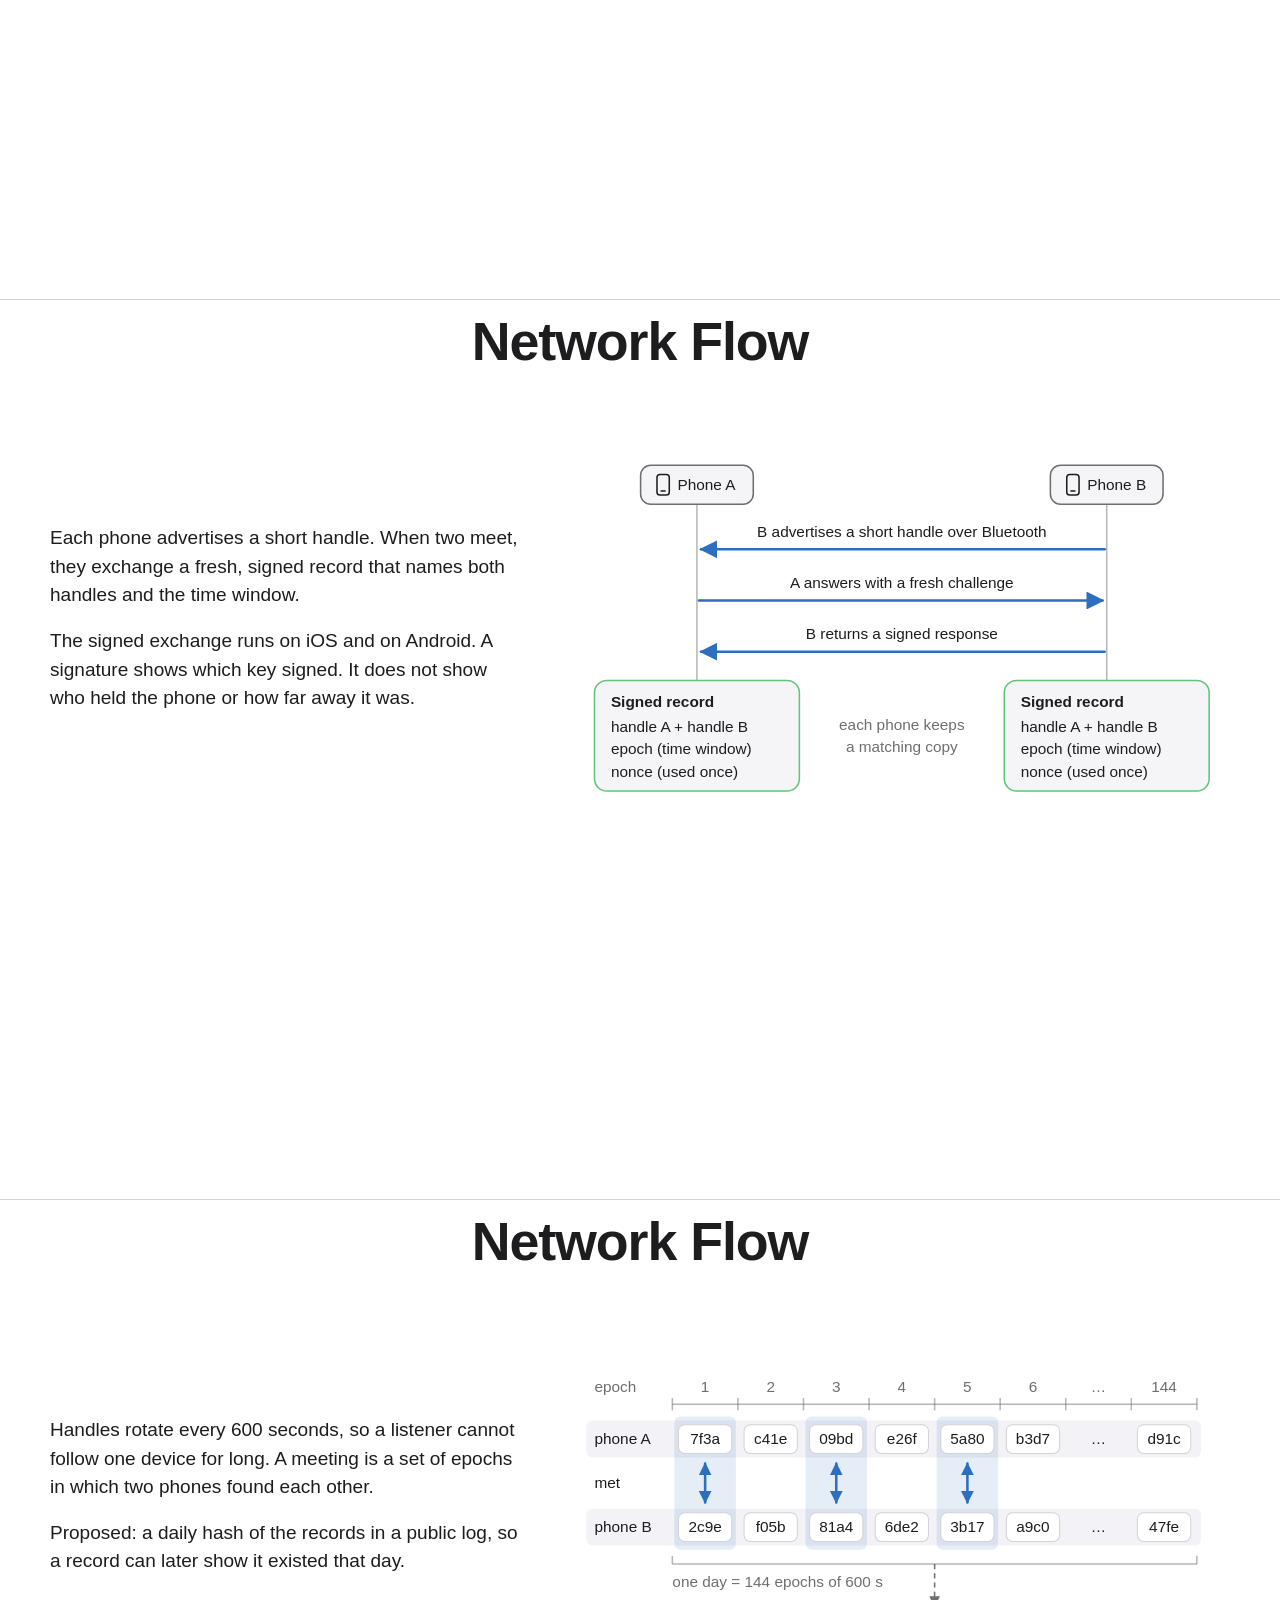
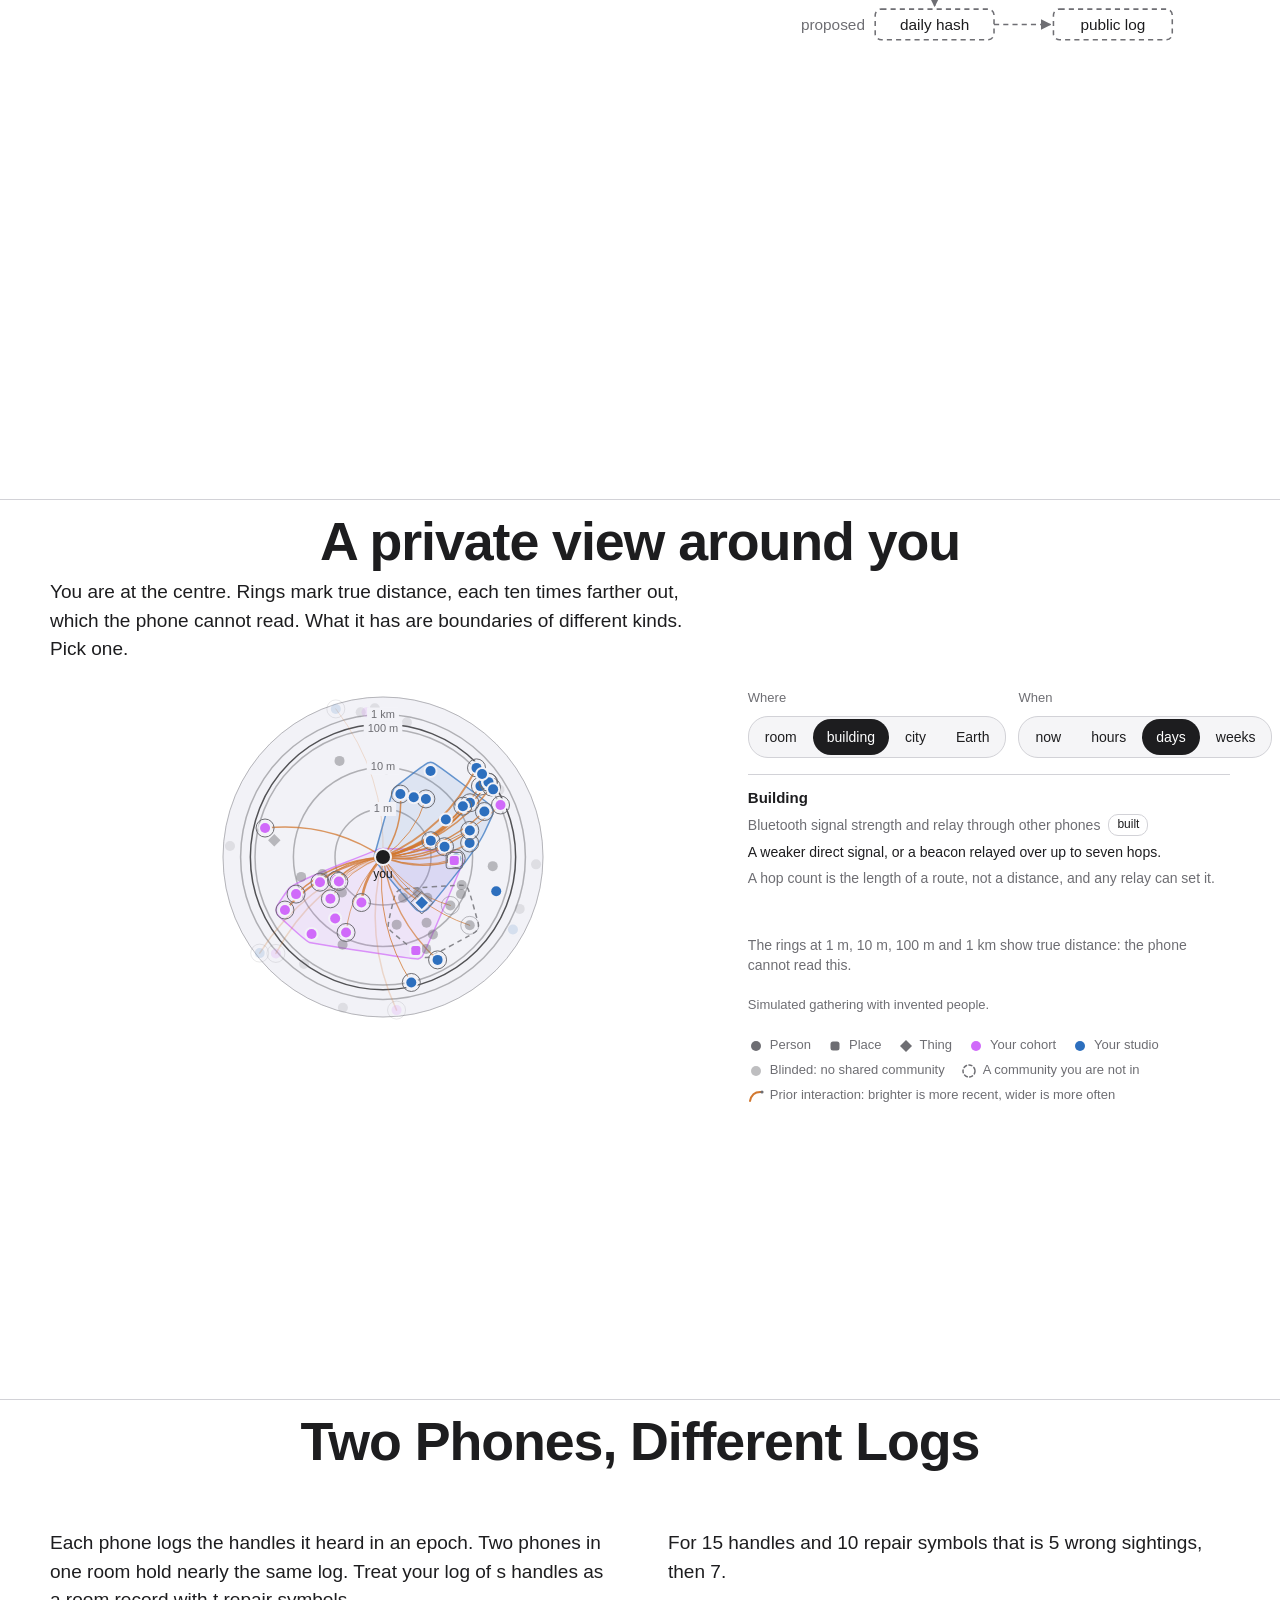
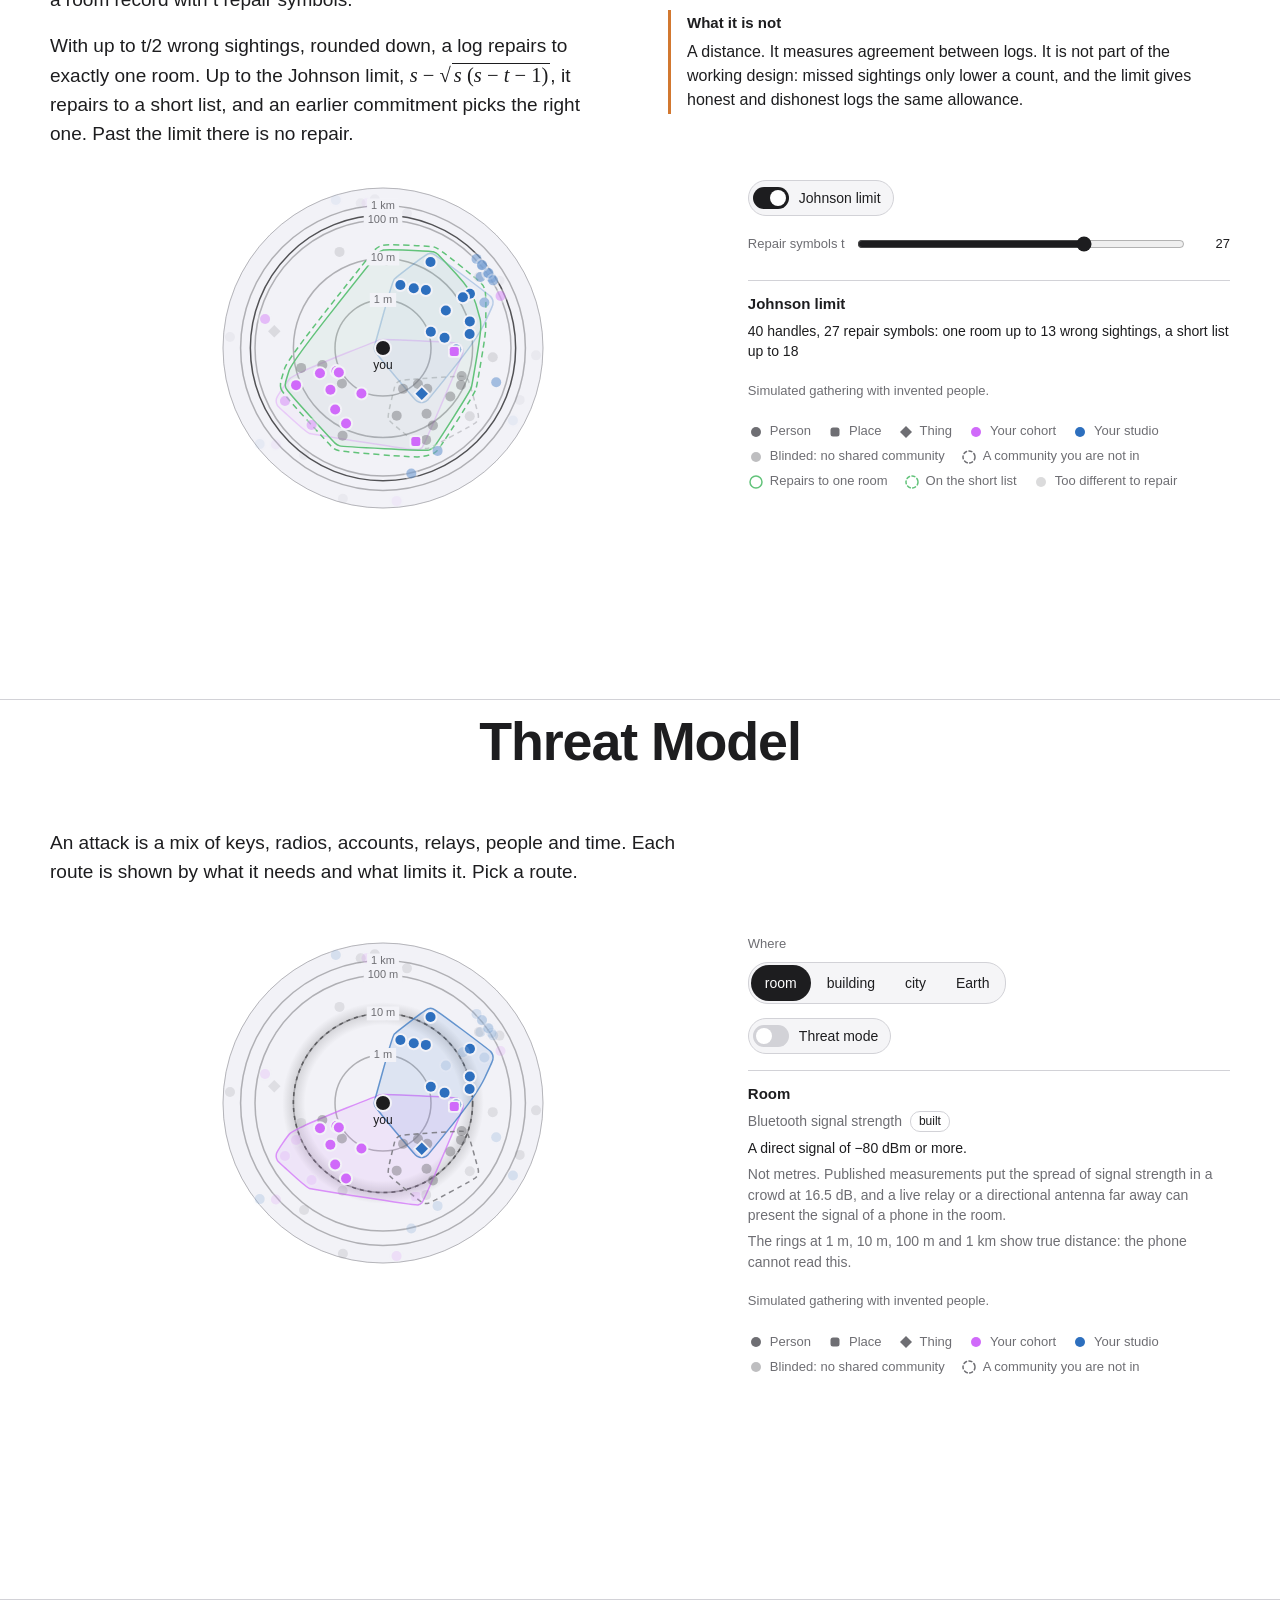
==== commit bc238ca0: "One ride slide: bus in place of the stand; /demo and /Alt rebuilt: hull titles, tap only highlights," ====
--- a/index.html
+++ b/index.html
@@ -182,7 +182,7 @@
         </header>
         <figure class="diagram">
           <svg viewBox="0 0 316 340" role="img" aria-labelledby="t-ride-scan">
-            <title id="t-ride-scan">A person scans a code on a stand; a photo of that code works from anywhere.</title>
+            <title id="t-ride-scan">A person scans a code on a bus; a photo of that code works from anywhere.</title>
             <defs>
               <marker id="arr-ride-copy" viewBox="0 0 10 10" refX="9" refY="5" markerWidth="7" markerHeight="7" orient="auto-start-reverse">
                 <path class="svg-fill-ink2" d="M0 0L10 5L0 10Z"/>
@@ -192,7 +192,8 @@
             <g transform="translate(0 18)">
               <line class="svg-today-ground" x1="20" y1="216" x2="296" y2="216"/>
               <path class="svg-today-beam" d="M146 107L146 117L112 132L112 72Z"/>
-              <path class="svg-today-ink" d="M70 142V216M50 216H90"/>
+              <path class="svg-today-ink" d="M24 54Q24 40 38 40H102Q116 40 116 54V202H24Z M24 188H116 M32 202V216H48V202 M92 202V216H108V202 M48 48H92"/>
+              <circle class="svg-today-ink" cx="38" cy="173" r="5"/><circle class="svg-today-ink" cx="102" cy="173" r="5"/>
               <rect class="svg-today-box" x="30" y="62" width="80" height="80" rx="6"/>
               <path class="svg-today-qr" transform="translate(36 68)" d="M0 0h28v28h-28z M4 4h20v20h-20z M8 8h12v12h-12z M40 0h28v28h-28z M44 4h20v20h-20z M48 8h12v12h-12z M0 40h28v28h-28z M4 44h20v20h-20z M8 48h12v12h-12z M32 4h4v4h-4z M36 12h4v4h-4z M32 20h4v4h-4z M0 32h4v4h-4z M8 36h4v4h-4z M16 32h4v4h-4z M24 36h4v4h-4z M32 32h4v4h-4z M36 36h4v4h-4z M44 32h4v4h-4z M52 36h4v4h-4z M60 32h4v4h-4z M64 36h4v4h-4z M32 44h4v4h-4z M40 40h4v4h-4z M48 44h4v4h-4z M56 40h4v4h-4z M64 48h4v4h-4z M36 52h4v4h-4z M44 56h4v4h-4z M52 52h4v4h-4z M60 60h4v4h-4z M40 64h4v4h-4z M48 64h4v4h-4z M64 64h4v4h-4z M56 56h4v4h-4z M32 60h4v4h-4z"/>
               <g class="svg-today-ink">
@@ -208,7 +209,7 @@
             </g>
             <g class="svg-text">
               <text x="20" y="32" font-weight="600">today</text>
-              <text x="20" y="274">scan a code at a stand</text>
+              <text x="20" y="274">scan a code on a bus</text>
             </g>
             <g class="svg-text-2">
               <text x="20" y="298">a photo of the code</text>
--- a/site.css
+++ b/site.css
@@ -56,7 +56,7 @@
 /* Slides */
 .slide {
   min-height: 100vh;
-  min-height: 100svh; min-height: 100dvh;
+  min-height: 100svh; min-height: 100lvh;
   scroll-snap-align: start;
   display: flex;
   align-items: center;
@@ -251,7 +251,7 @@
 .split h2 { font-size: clamp(22px, min(4.2vw, 7vh), 56px); }
 /* landscape and squarish: one page, columns side by side */
 @media screen and (min-aspect-ratio: 4/5) {
-  .slide.split { height: 100vh; height: 100svh; height: 100dvh; min-height: 0; padding-top: clamp(12px, 4vh, 48px); padding-bottom: clamp(64px, 9vh, 96px); }
+  .slide.split { height: 100vh; height: 100svh; height: 100lvh; min-height: 0; padding-top: clamp(12px, 4vh, 48px); padding-bottom: clamp(64px, 9vh, 96px); }
   .split .slide-inner { display: block; height: 100%; container-type: inline-size; }
   .split .pair {
     --pair-gap: clamp(24px, 4vw, 48px);
@@ -279,7 +279,7 @@
   .split .slide-inner, .split .pair { display: block; }
   .split .pair-col {
     min-height: 100vh;
-    min-height: 100svh; min-height: 100dvh;
+    min-height: 100svh; min-height: 100lvh;
     display: flex;
     flex-direction: column;
     justify-content: center;
@@ -498,7 +498,7 @@
 @media screen and (min-aspect-ratio: 4/5) {
   #premise, #questions, #here { padding-top: clamp(12px, 4vh, 48px); padding-bottom: clamp(64px, 9vh, 96px); }
   /* Page 6: the demo takes the height under the title and stays above the navigator */
-  #here { height: 100vh; height: 100svh; height: 100dvh; min-height: 0; }
+  #here { height: 100vh; height: 100svh; height: 100lvh; min-height: 0; }
   #here .slide-inner { height: 100%; grid-template-rows: auto minmax(0, 1fr); gap: clamp(8px, 2vh, 20px); align-items: stretch; }
   #here h2 { margin: 0; font-size: clamp(22px, min(4.2vw, 7vh), 56px); }
   #here .demo-box { min-height: 0; height: 100%; grid-template-rows: minmax(0, 1fr); grid-template-columns: minmax(0, 1fr); }
@@ -558,9 +558,11 @@
 }
 /* Page 6: title card fades out over the full-page demo, every window shape */
 @media screen {
-  #here { position: relative; height: 100vh; height: 100svh; height: 100dvh; min-height: 0; padding: 0; }
+  #here { position: relative; height: 100vh; height: 100svh; height: 100lvh; min-height: 0; padding: 0; }
   #here .slide-inner { display: block; max-width: none; height: 100%; padding: 0; }
-  #here .demo-box { height: 100%; }
+  /* demo ends above the navigator with Safari's toolbar showing, so its When and Where row stays in view */
+  #here { background: #0e0f14; }
+  #here .demo-box { height: 100%; height: calc(100svh - var(--nav-clear)); }
   #here .demo-frame { height: 100%; border: 0; border-radius: 0; }
   #here .zfold { max-height: 100%; border: 0; border-radius: 0; }
   #here .slide-head { position: absolute; inset: 0; z-index: 2; display: grid; place-items: center; pointer-events: none; transition: opacity .6s ease; }
@@ -585,12 +587,12 @@
   }
   #connection h2, #time h2, #petri h2, #johnson h2, #threat h2 { margin: 0; font-size: clamp(20px, 7vh, 34px); }
   #connection .text, #time .text, #petri .text, #johnson .text, #threat .text { grid-column: 1; font-size: clamp(13px, 3.6vh, 1em); }
-  #connection figure.diagram, #time figure.diagram { grid-column: 2; grid-row: 2 / span 2; width: min(50vw, calc((100dvh - 56px - var(--nav-clear)) * 1.9)); }
-  #connection figure.diagram svg, #time figure.diagram svg { max-height: calc(100dvh - 56px - var(--nav-clear)); }
+  #connection figure.diagram, #time figure.diagram { grid-column: 2; grid-row: 2 / span 2; width: min(50vw, calc((100lvh - 56px - var(--nav-clear)) * 1.9)); }
+  #connection figure.diagram svg, #time figure.diagram svg { max-height: calc(100lvh - 56px - var(--nav-clear)); }
   #petri .figure, #johnson .figure, #threat .figure, #petri .petri, #johnson .petri, #threat .petri { display: contents; }
   #petri .petri-stage, #johnson .petri-stage, #threat .petri-stage {
     grid-column: 2; grid-row: 2 / span 5;
-    width: min(46vw, calc(100dvh - 56px - var(--nav-clear))); justify-self: end;
+    width: min(46vw, calc(100lvh - 56px - var(--nav-clear))); justify-self: end;
   }
   #petri .petri-controls, #petri .petri-panel, #petri .petri-legend,
   #johnson .petri-controls, #johnson .petri-panel, #johnson .petri-legend,
@@ -621,3 +623,21 @@
   .slide-head h1, .slide-head h2 { margin-top: 0; }
   #origin, #appendix { align-items: center; }
 }
+/* Page 14: headline on one line, little margin under it, Where and When on one line */
+#petri .slide-inner { row-gap: 8px; }
+#petri .slide-head h2 { margin-bottom: 0; white-space: nowrap; }
+@media (max-width: 600px) { #petri .slide-head h2 { font-size: min(30px, 6.6vw); } }
+#petri .petri-controls { flex-direction: row; flex-wrap: nowrap; align-items: flex-start; gap: 12px; }
+#petri .petri-seg { flex-wrap: nowrap; }
+@media (max-width: 600px) {
+  #petri .petri-controls { gap: 8px; }
+  #petri .petri-controls .petri-btn { padding: 0 clamp(3px, 1.3vw, 6px); font-size: clamp(11px, 3.2vw, 12.5px); }
+}
+/* Touch suspends scroll snapping */
+html.touching { scroll-snap-type: none; }
+@media screen and (min-aspect-ratio: 16/9) { #petri .petri-controls .petri-btn { padding: 0 9px; font-size: 13px; } }
+#petri .petri-field { flex: none; }
+/* Page 6: loading bar under the title */
+#here .slide-head h2 { position: relative; padding-bottom: 26px; }
+#here .here-bar { position: absolute; left: 28px; right: 28px; bottom: 12px; height: 4px; border-radius: 2px; background: rgba(245, 245, 247, .25); overflow: hidden; }
+#here .here-bar i { display: block; height: 100%; width: 0; background: #f5f5f7; transition: width .3s ease; }
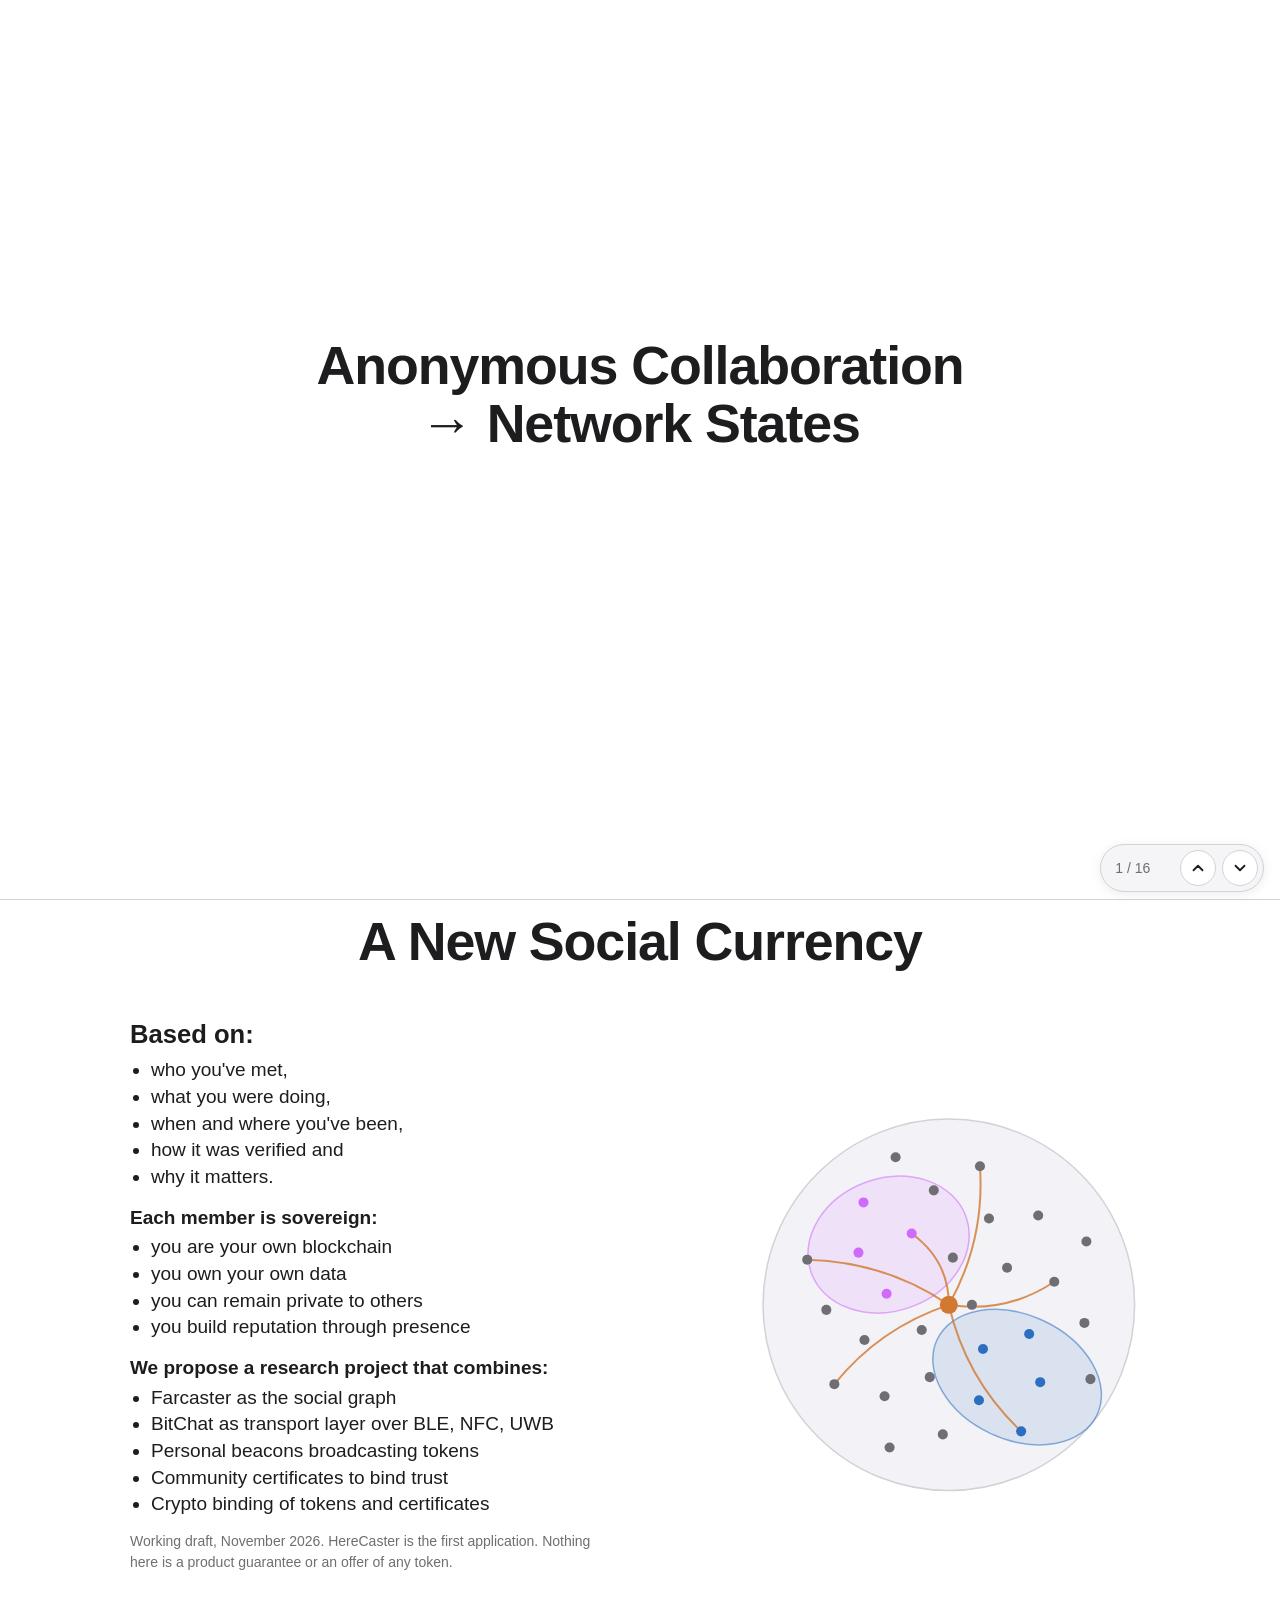
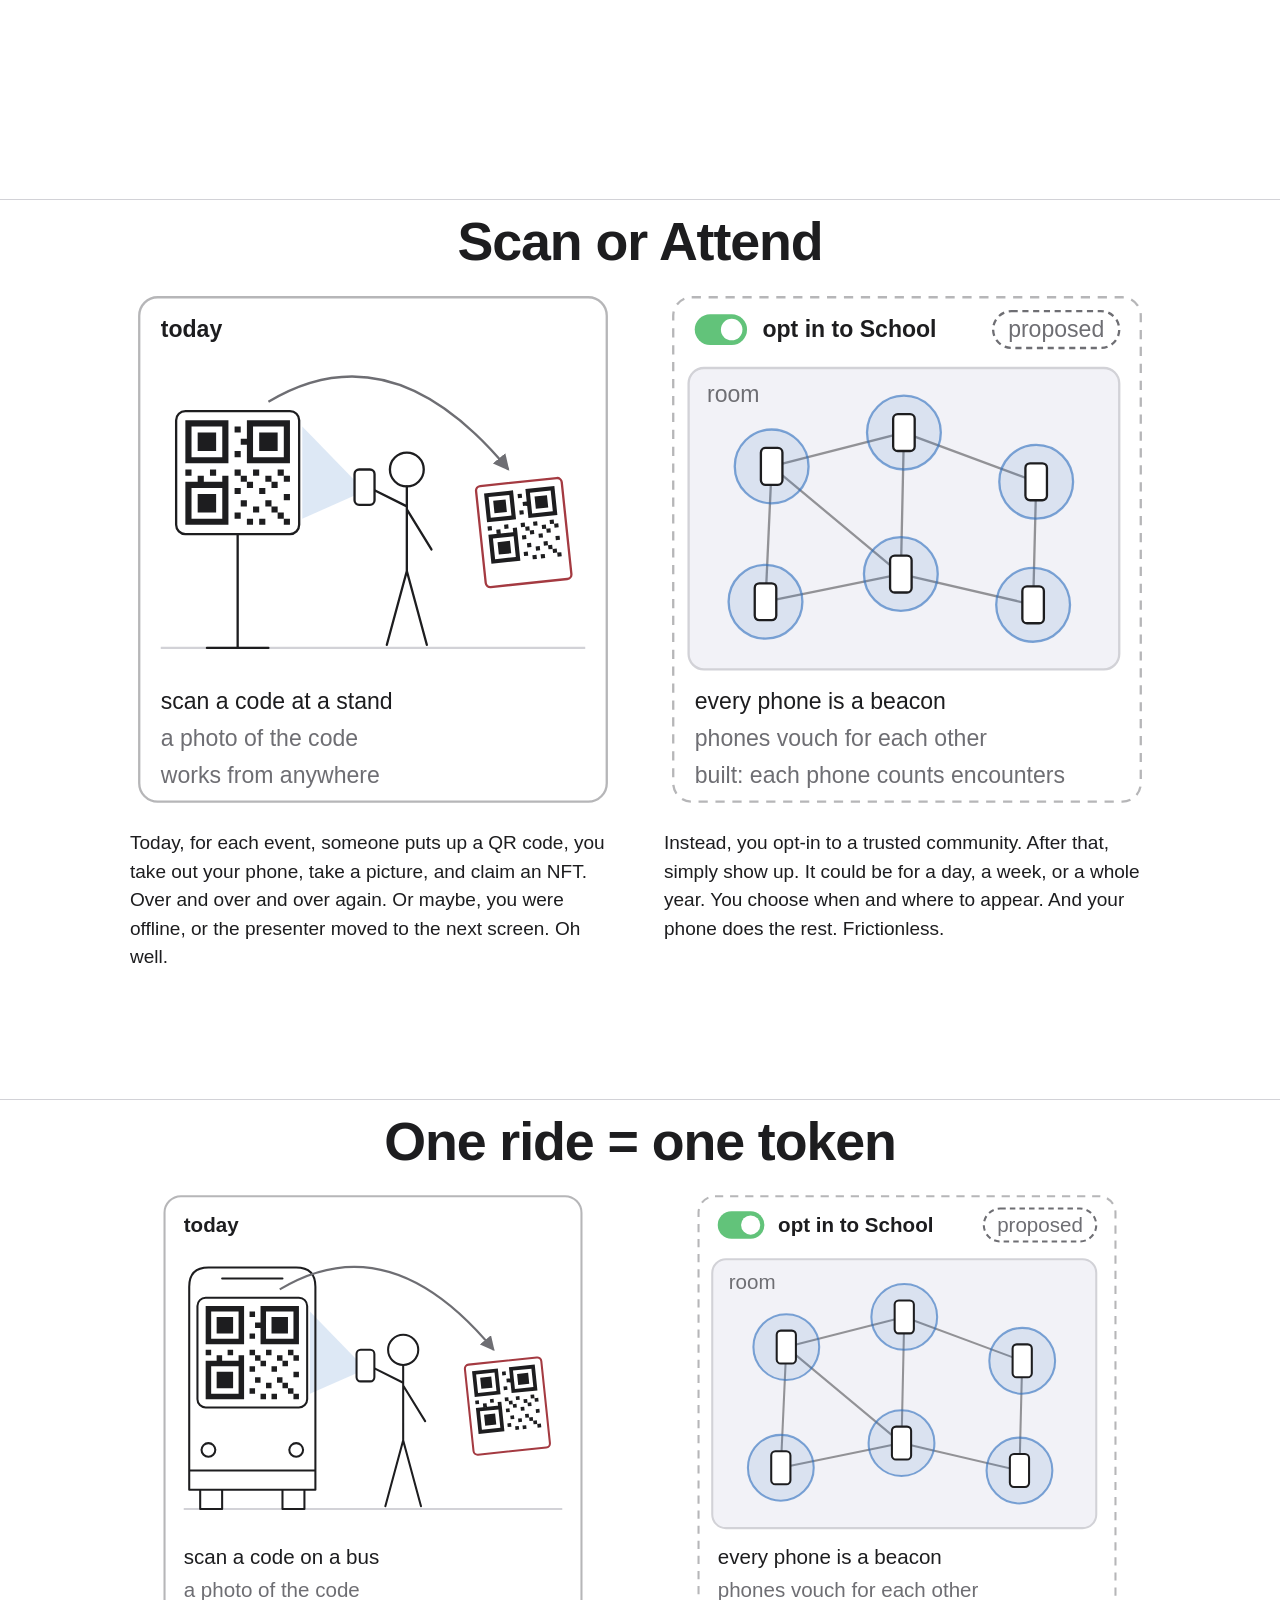
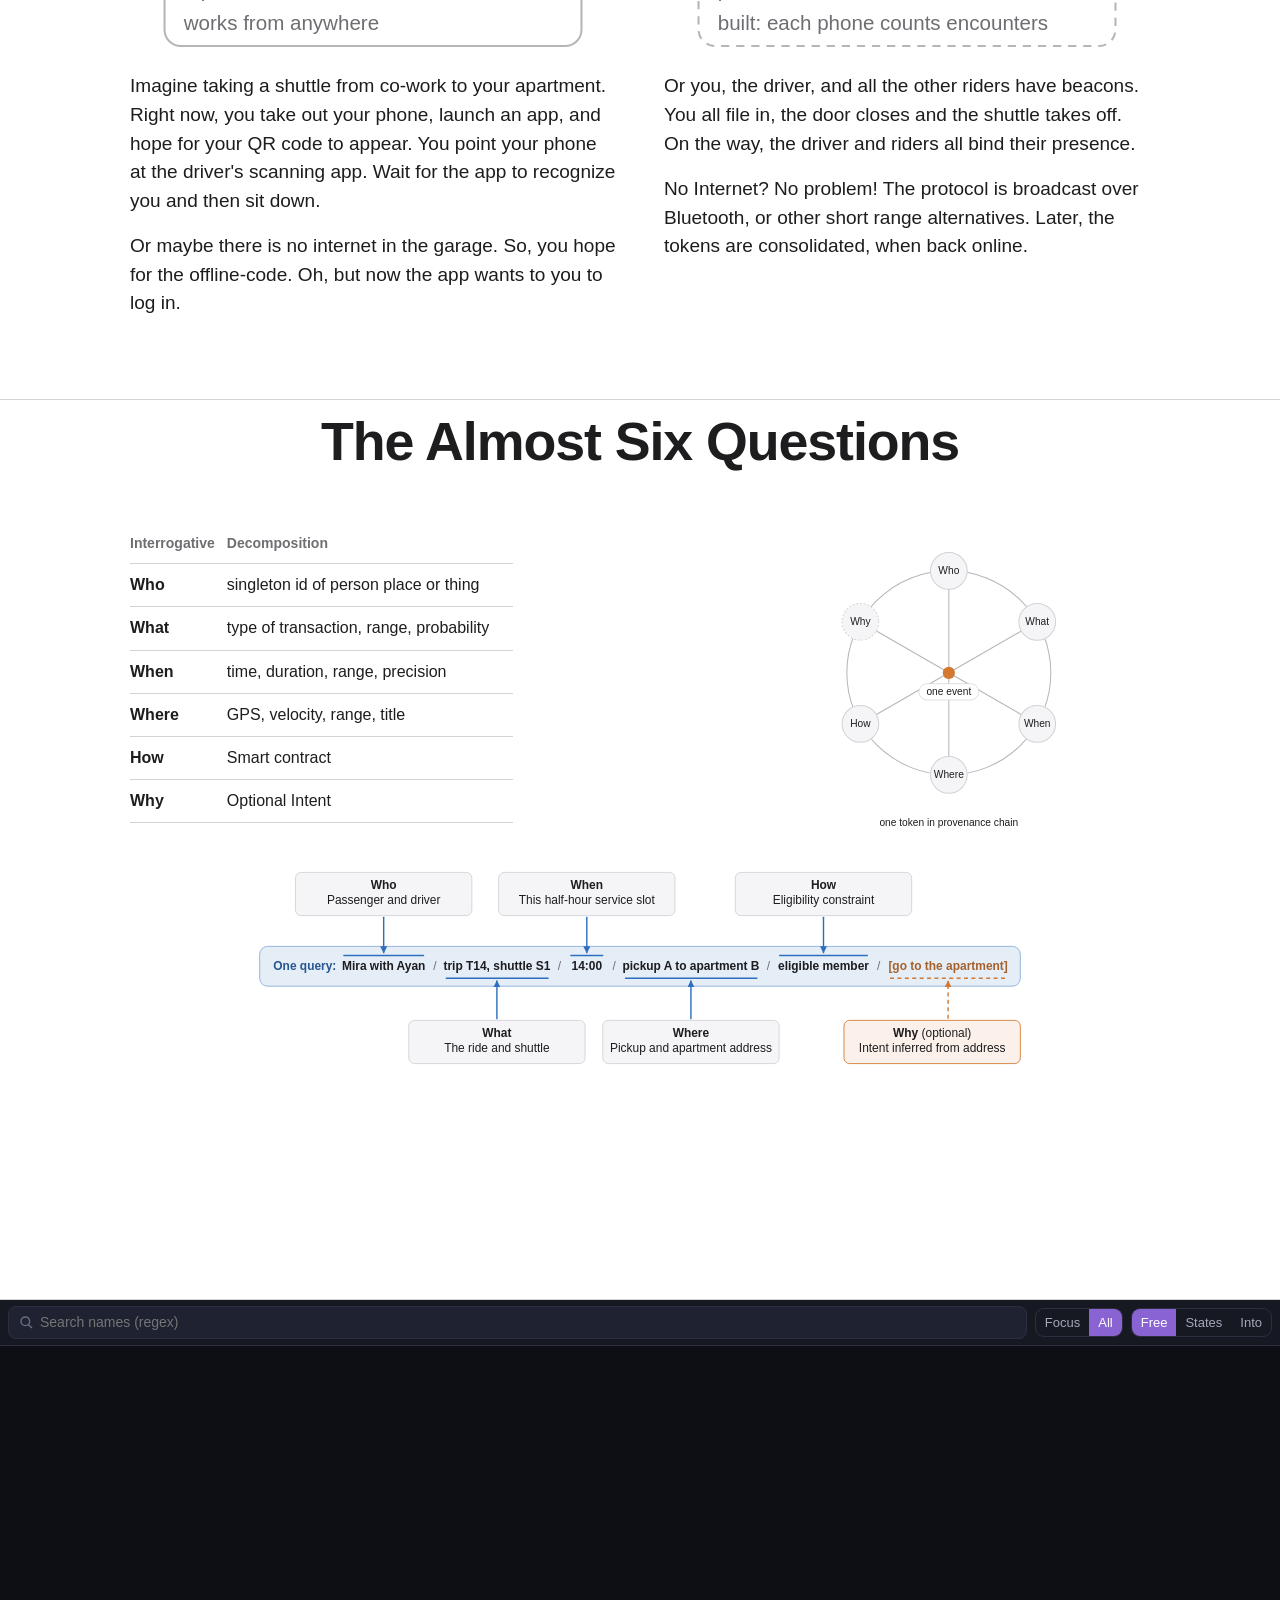
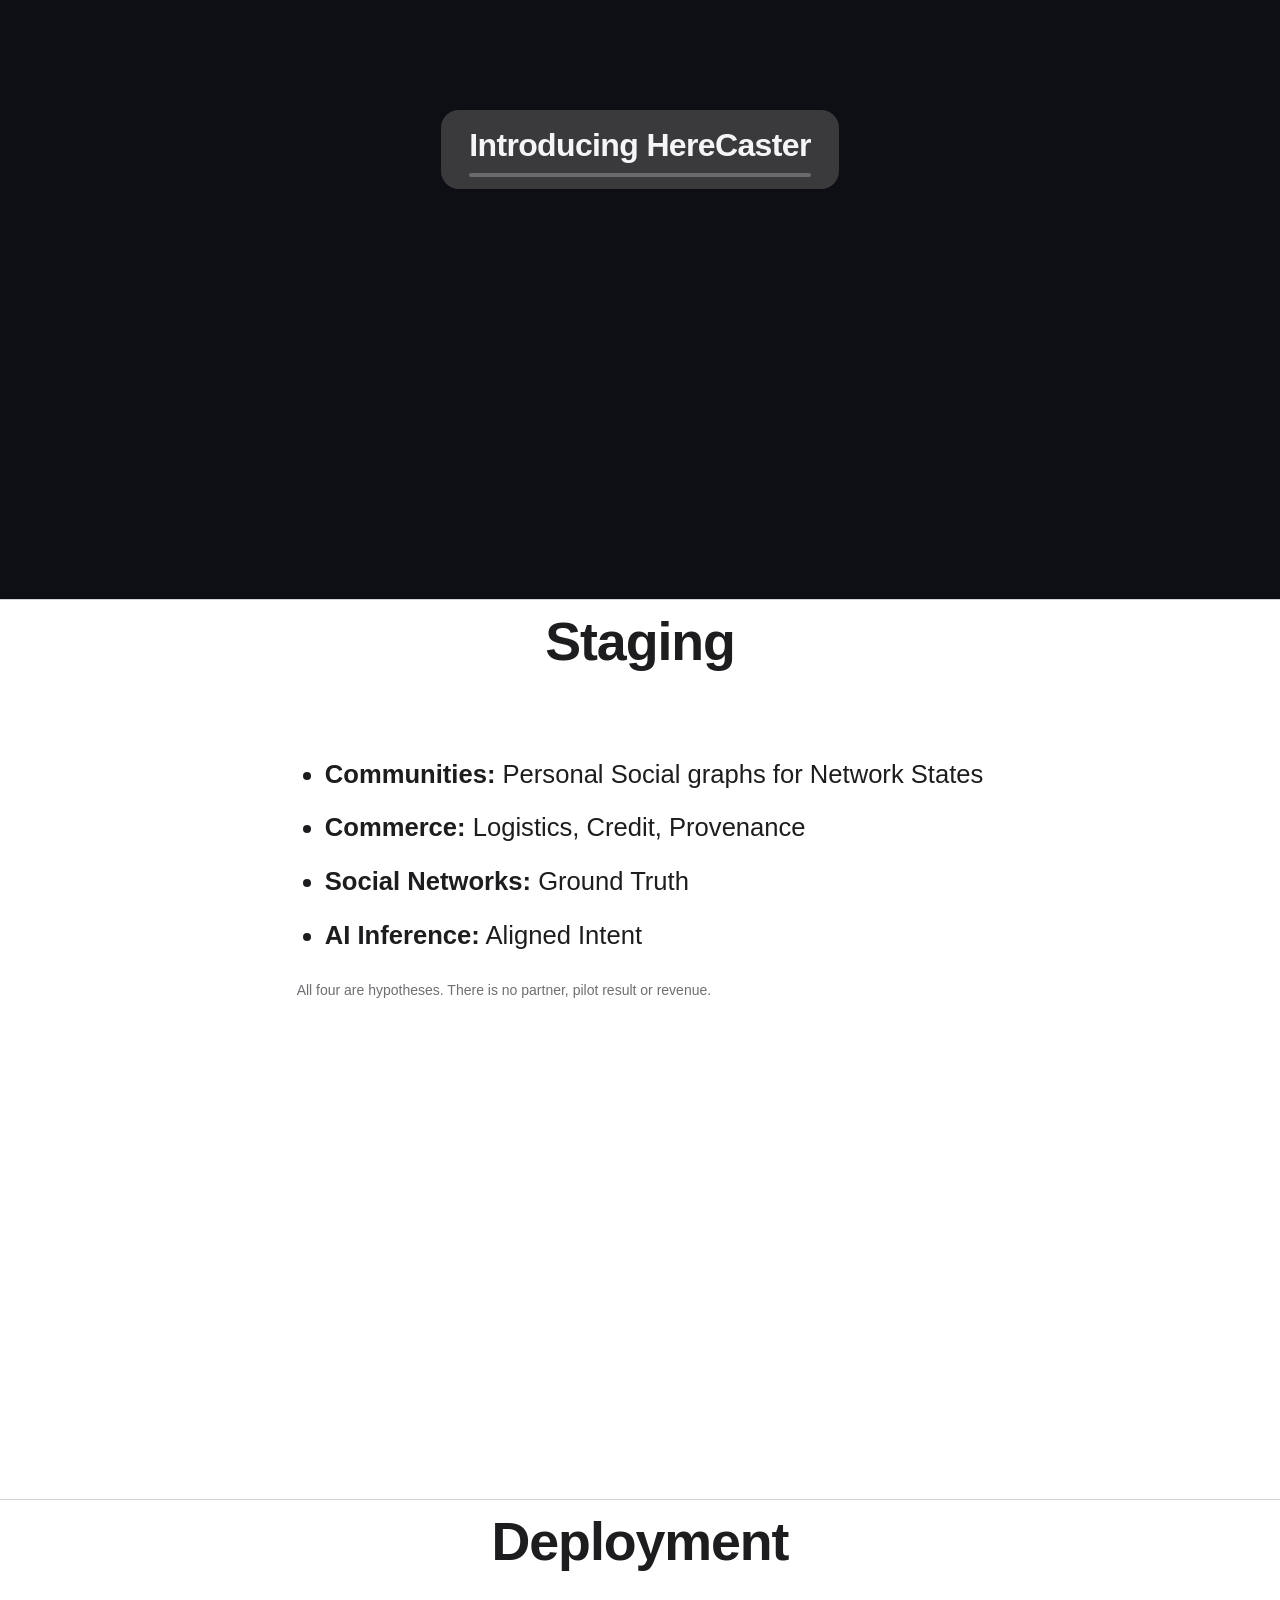
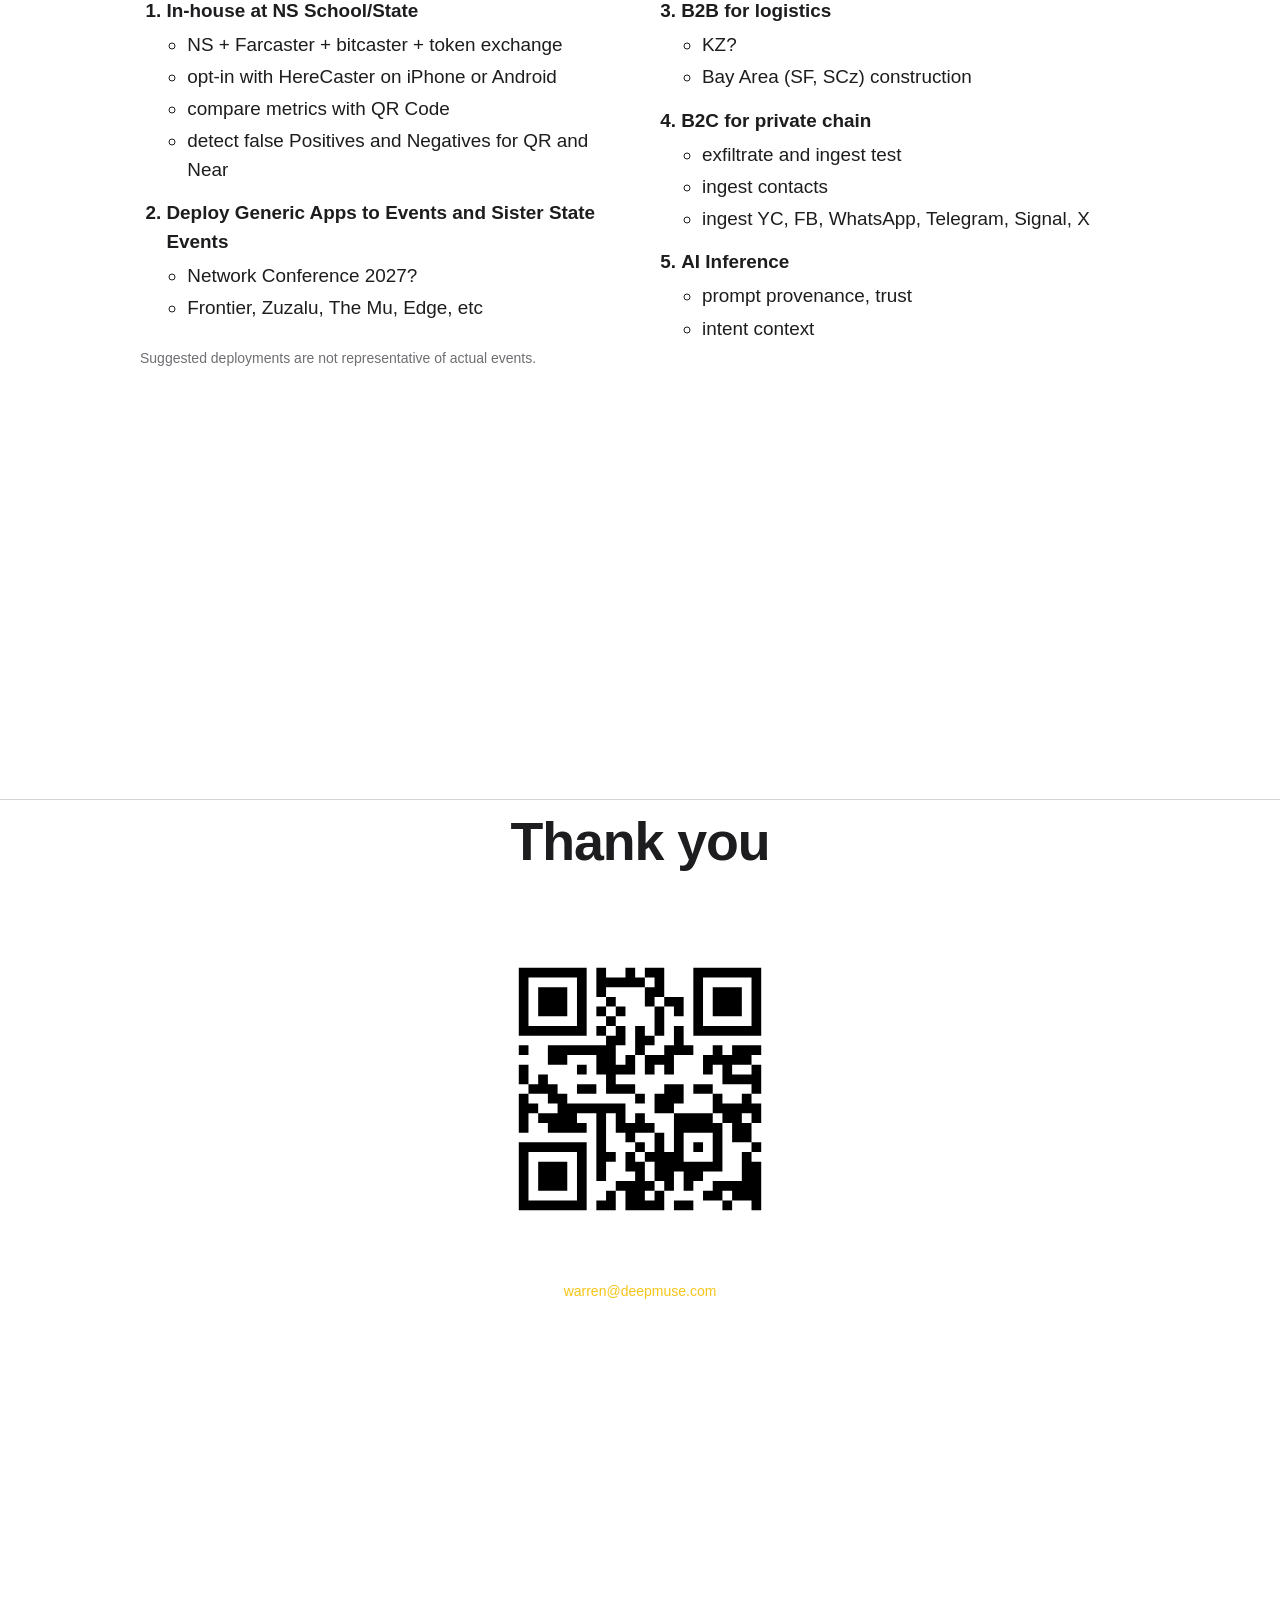
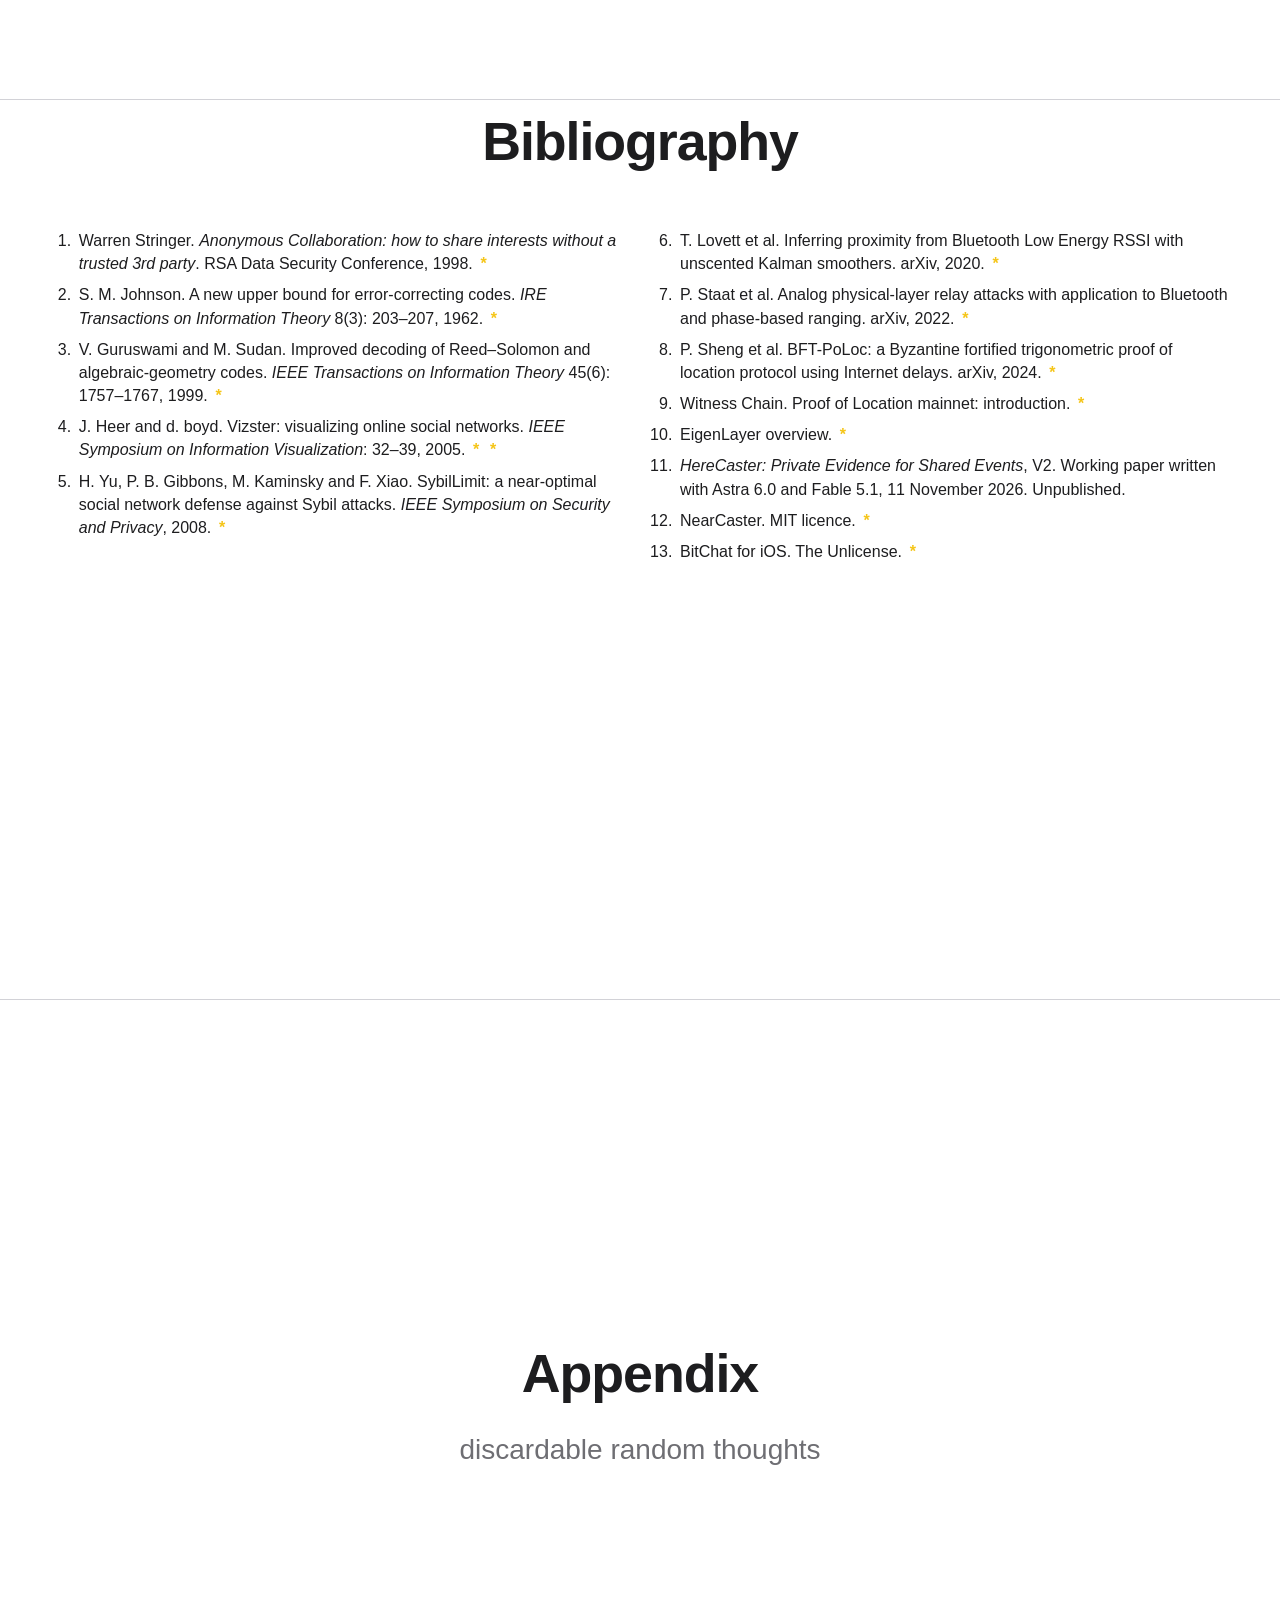
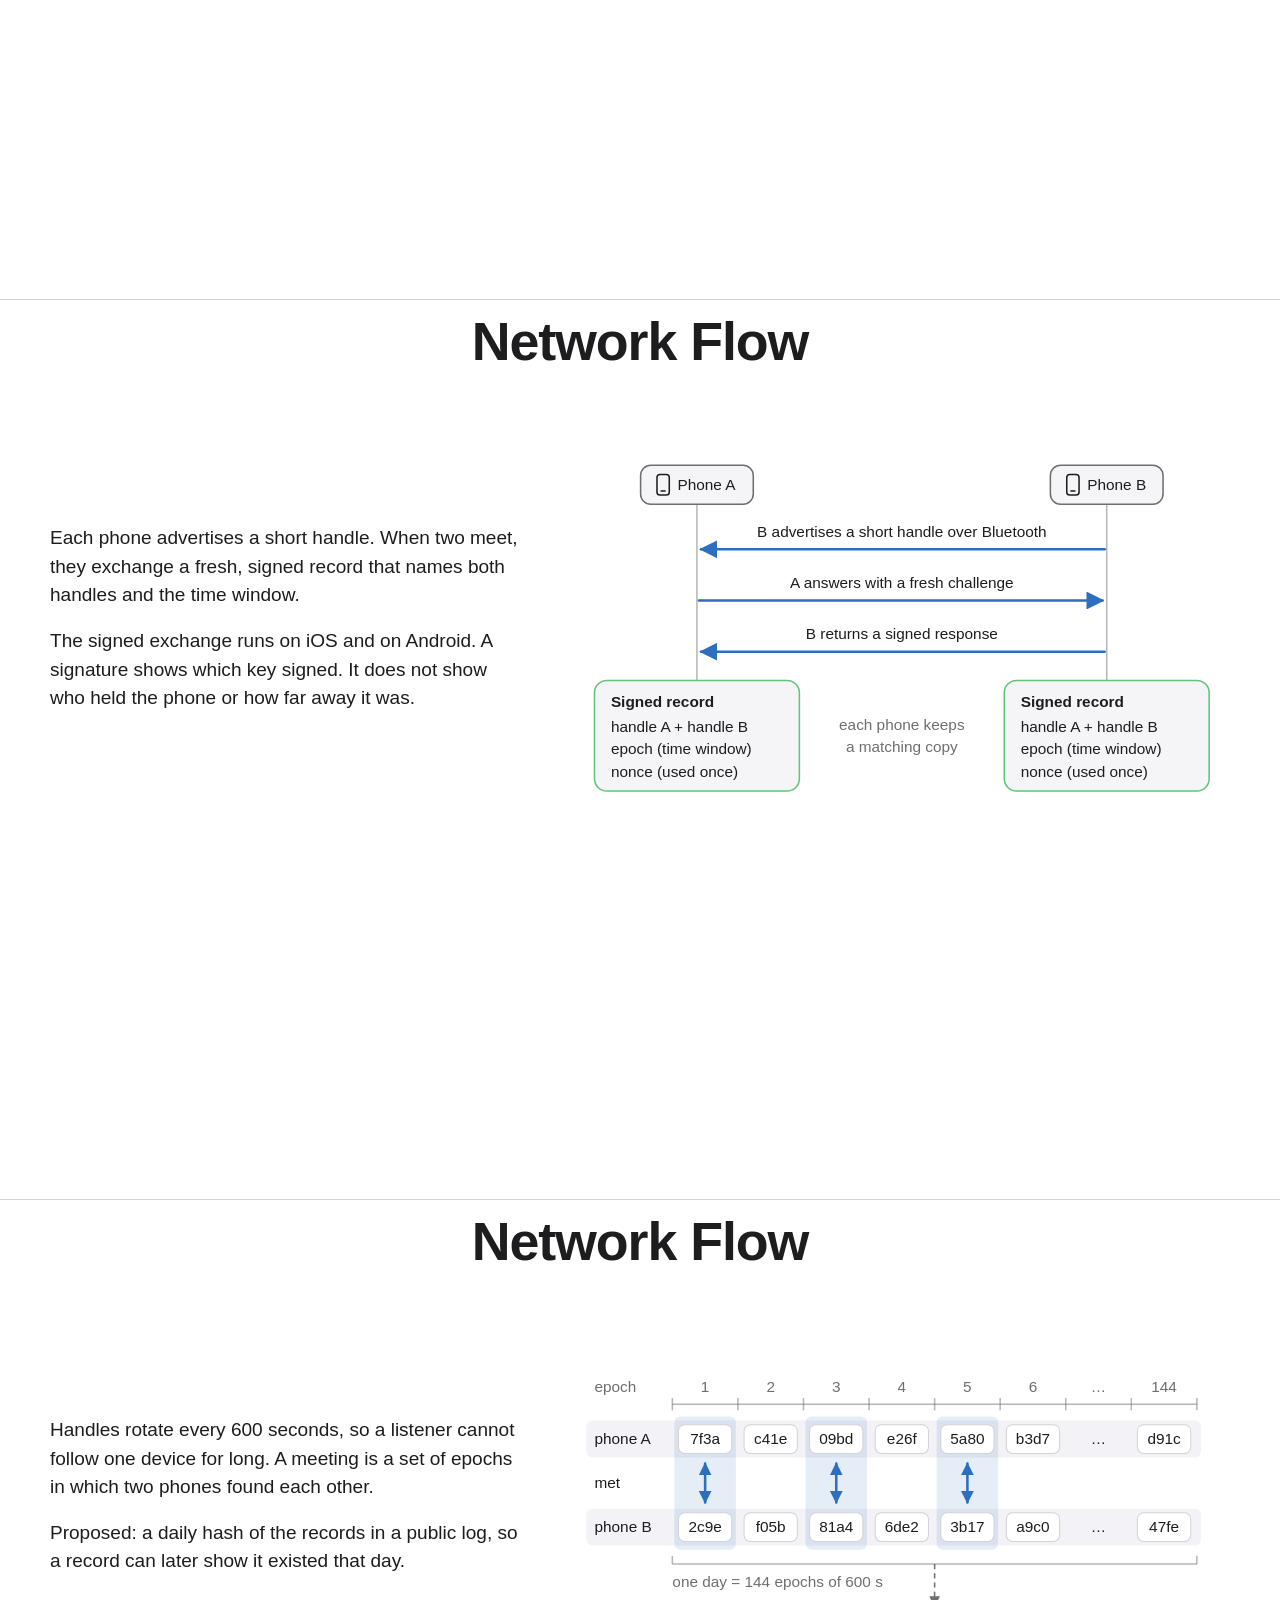
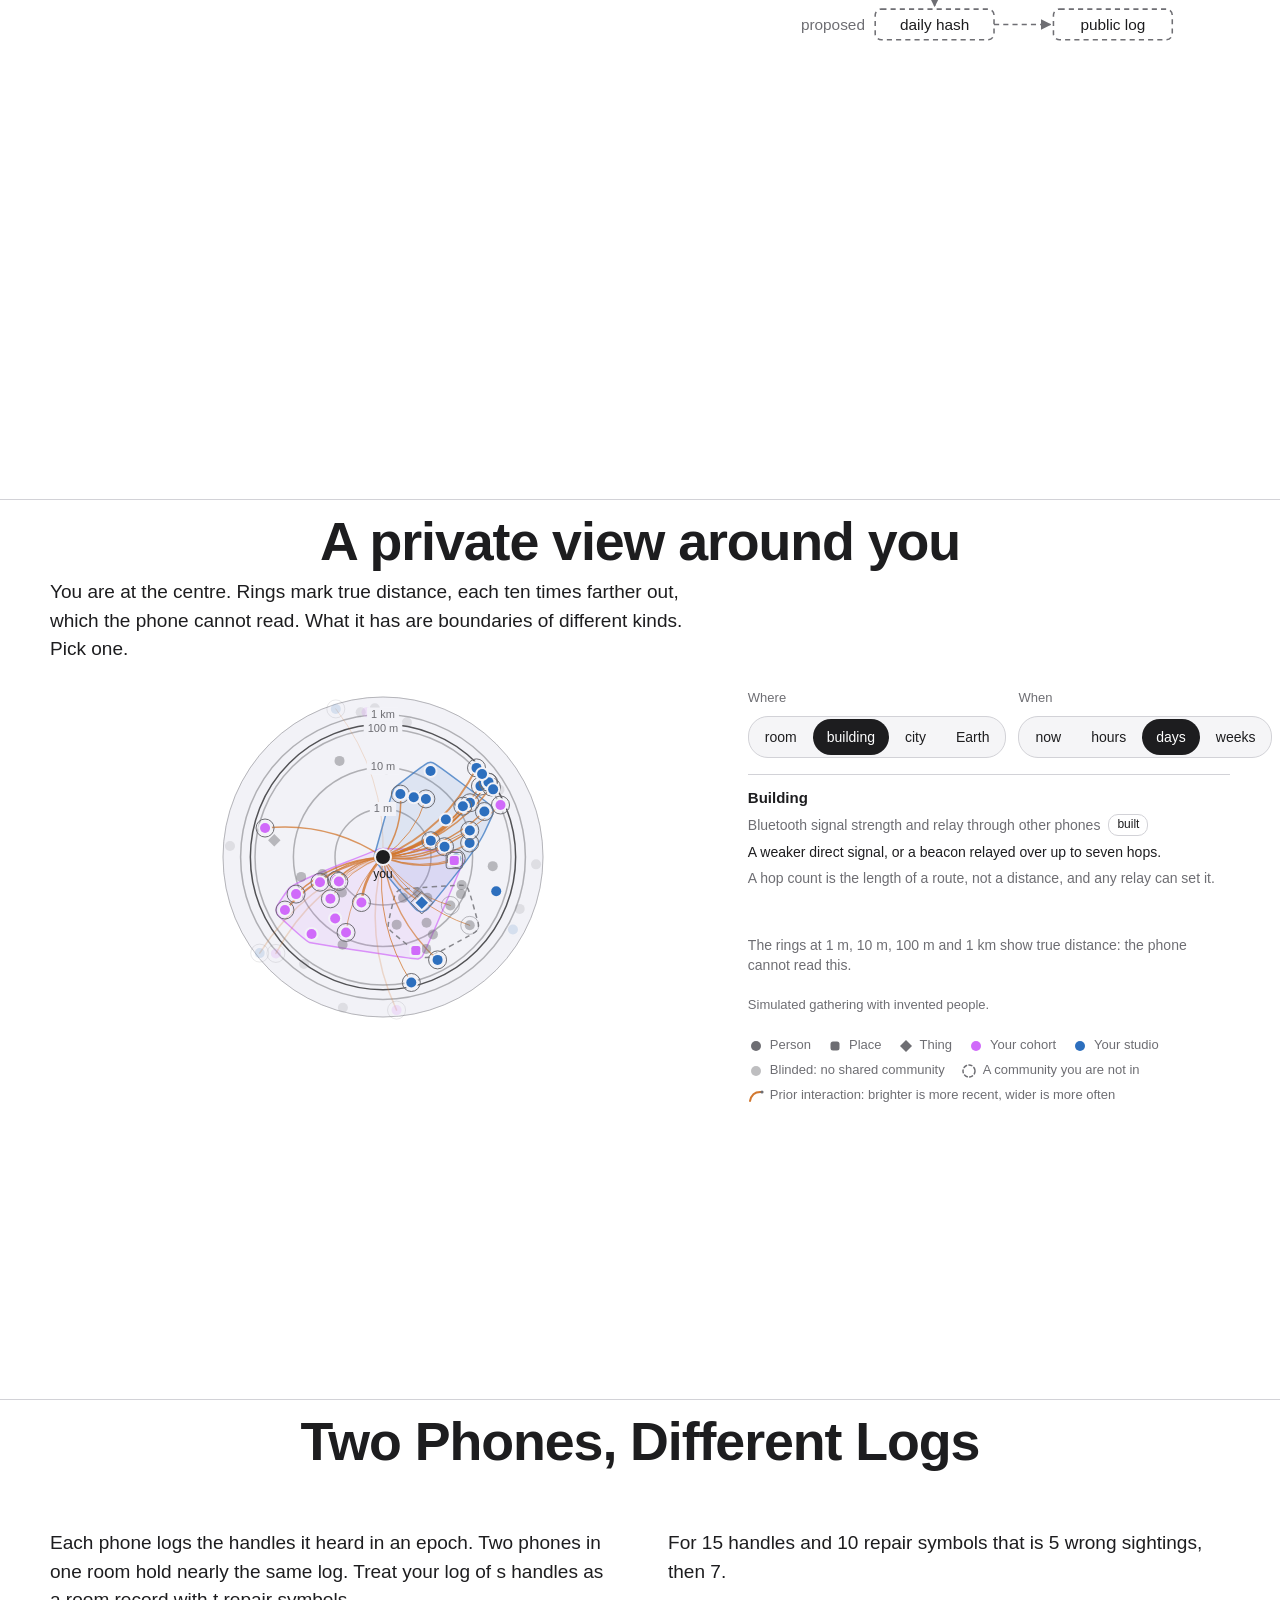
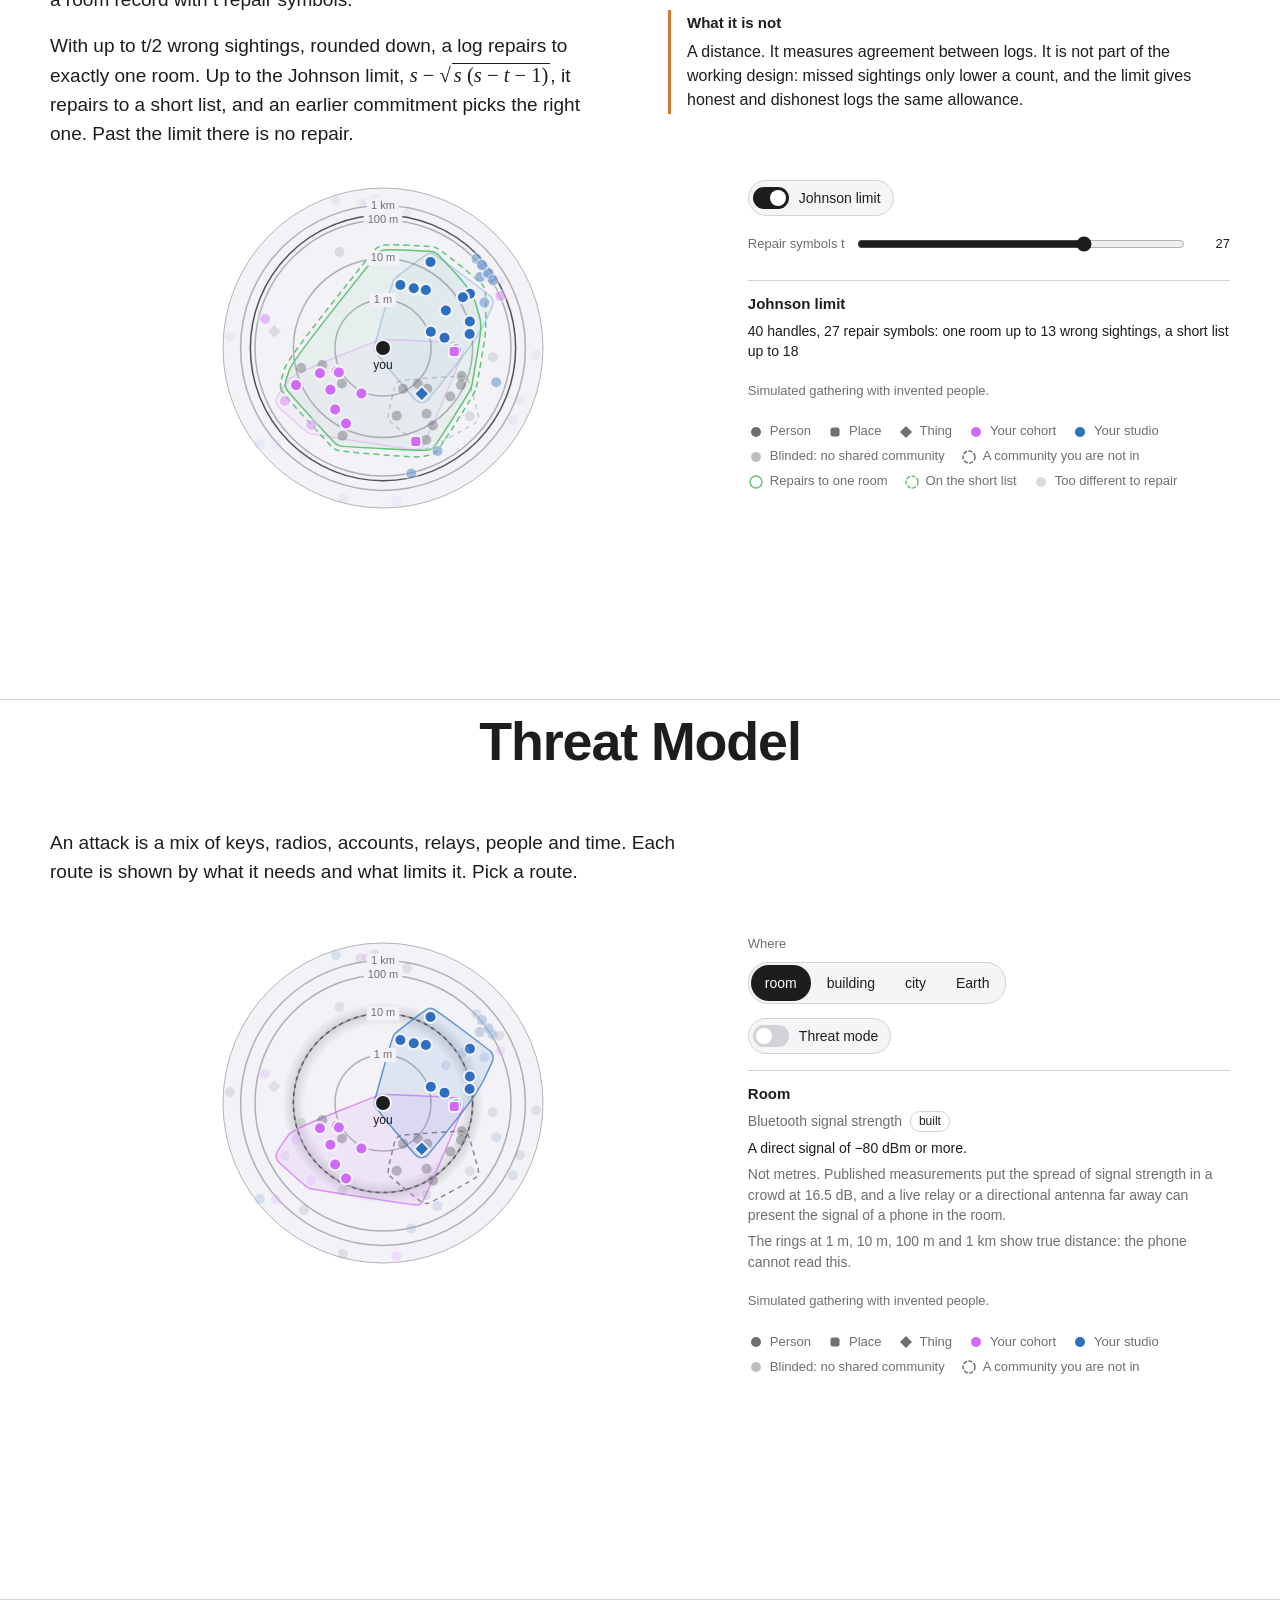
==== commit 55350d80: "One ride slide: riders and driver all have beacons and bind their presence on the way Co-Authored-By" ====
--- a/index.html
+++ b/index.html
@@ -255,7 +255,7 @@
           </svg>
         </figure>
         <div class="pair-text">
-          <p>Or you have HereCaster running in the background. You walk into the shuttle and sit down. The driver's app broadcasts a handle, your phone responds.</p>
+          <p>Or you, the driver, and all the other riders have beacons. You all file in, the door closes and the shuttle takes off. On the way, the driver and riders all bind their presence.</p>
           <p>No Internet? No problem! The protocol is broadcast over Bluetooth, or other short range alternatives. Later, the tokens are consolidated, when back online.</p>
         </div>
       </div>
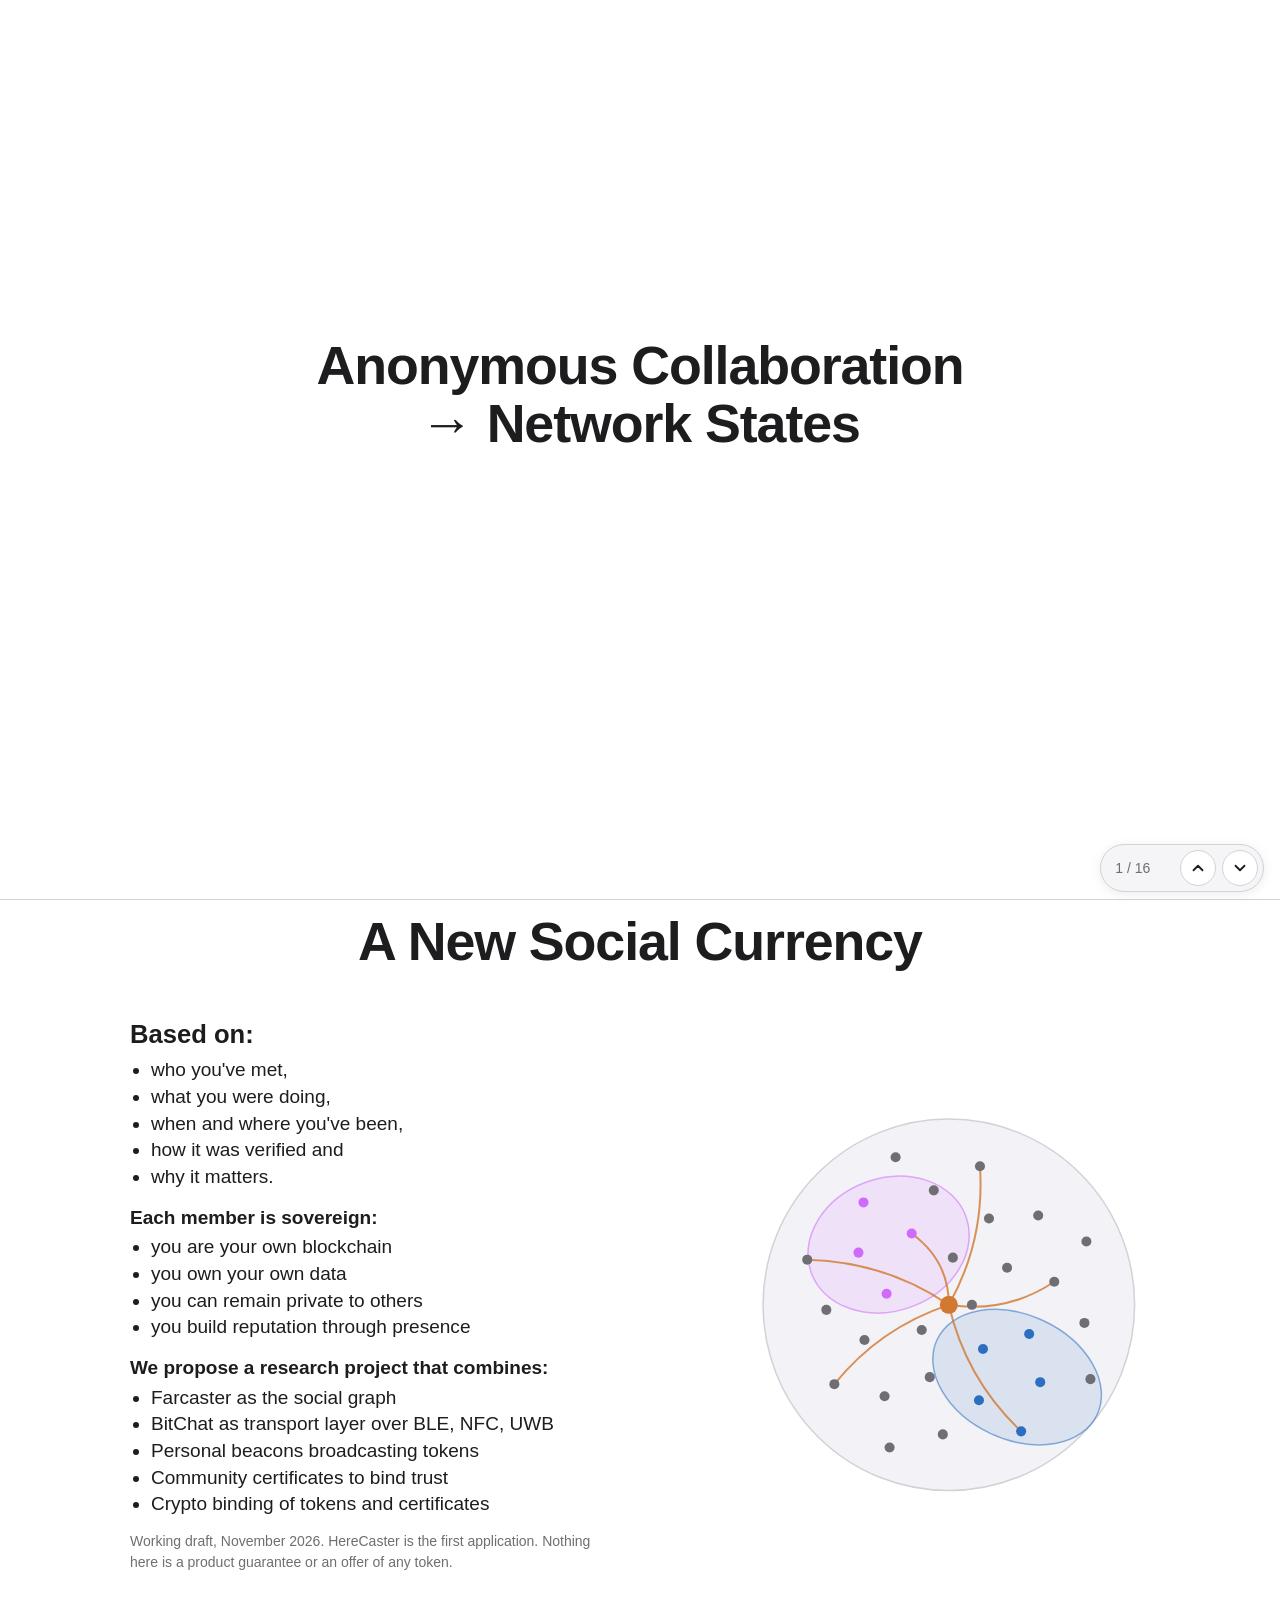
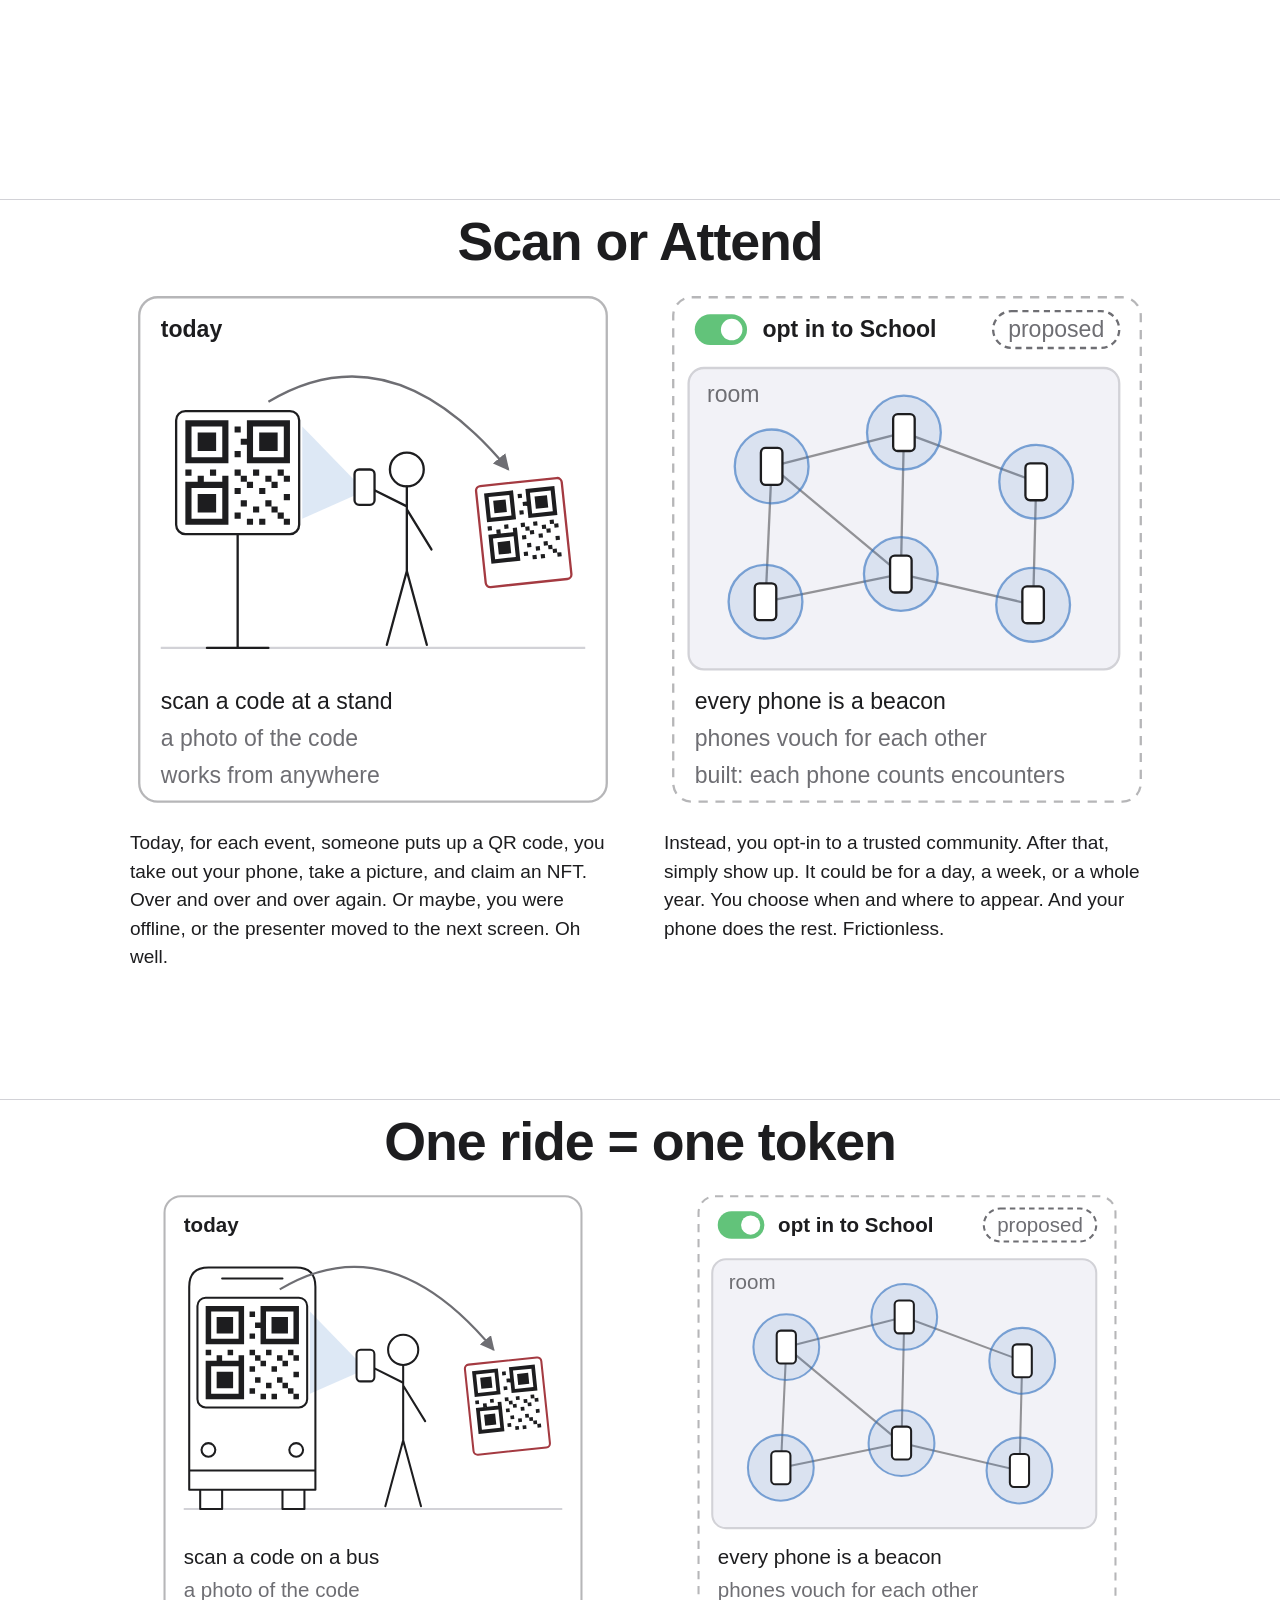
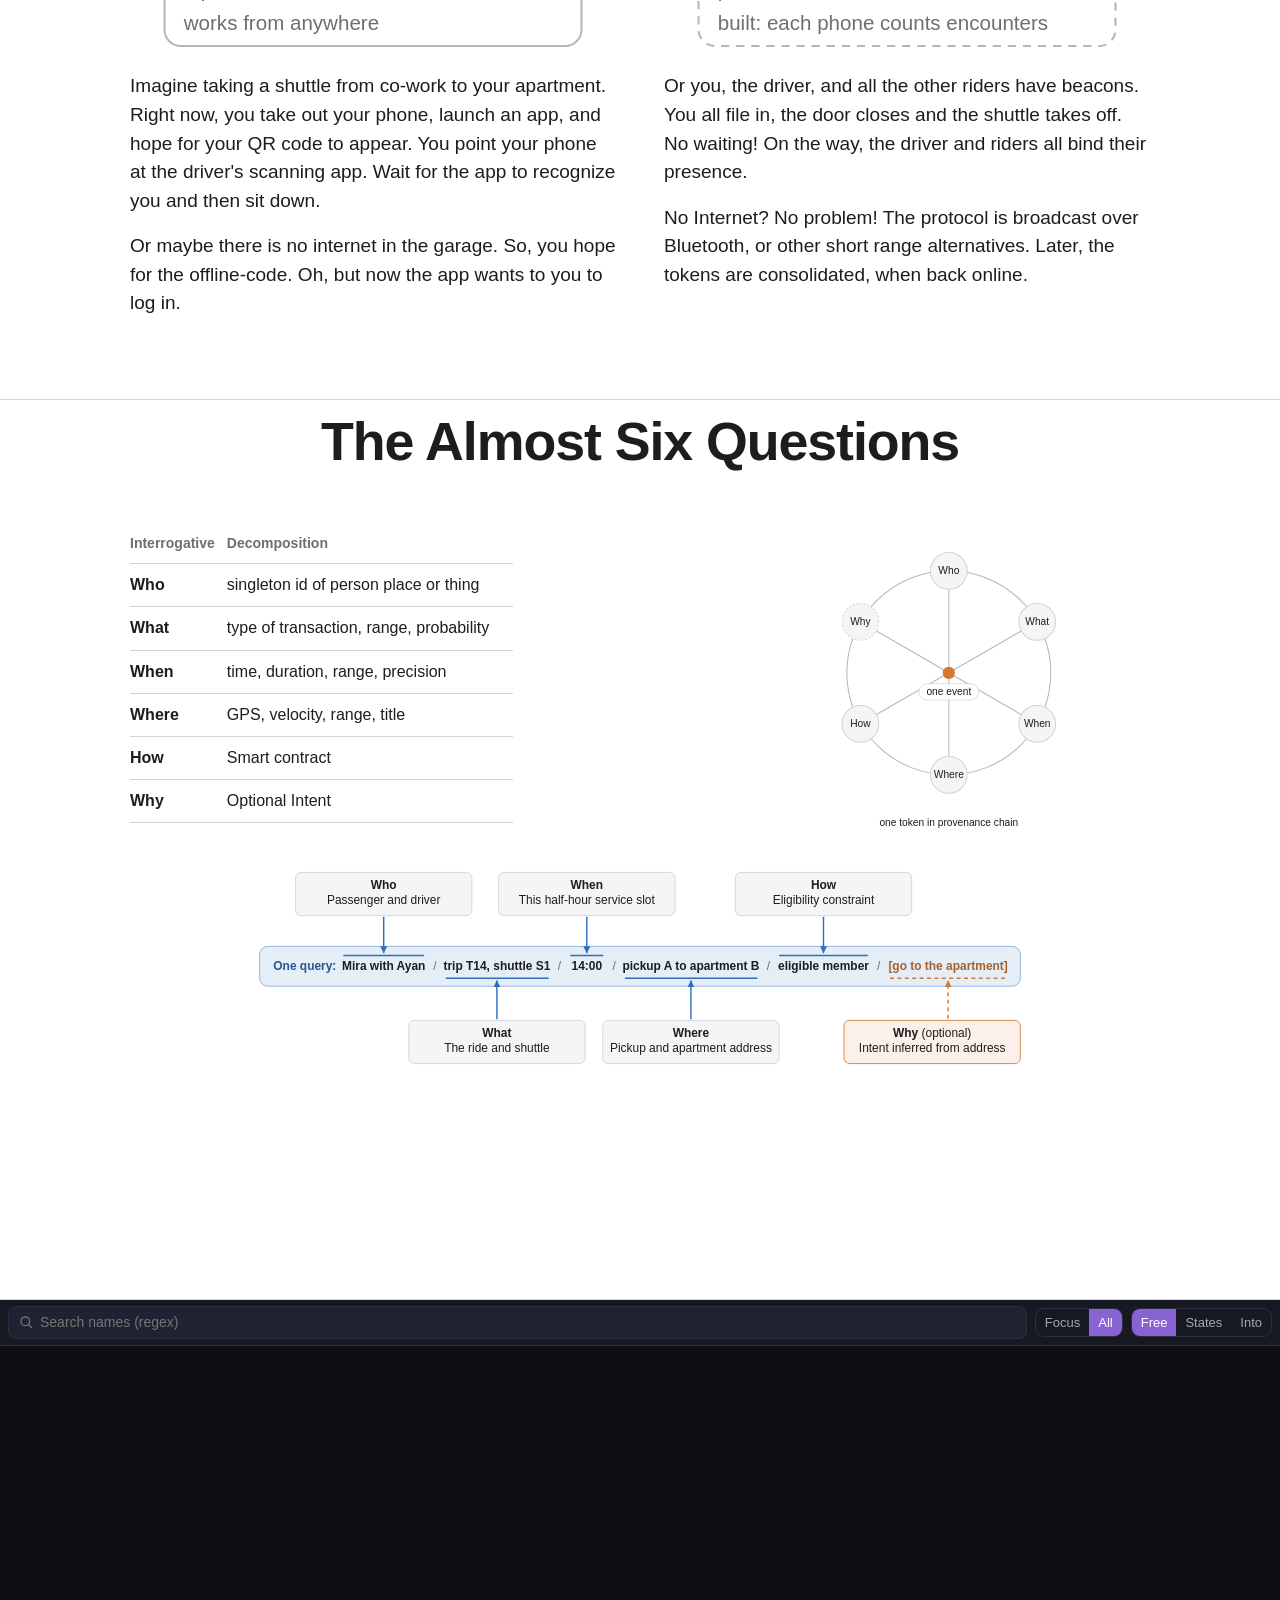
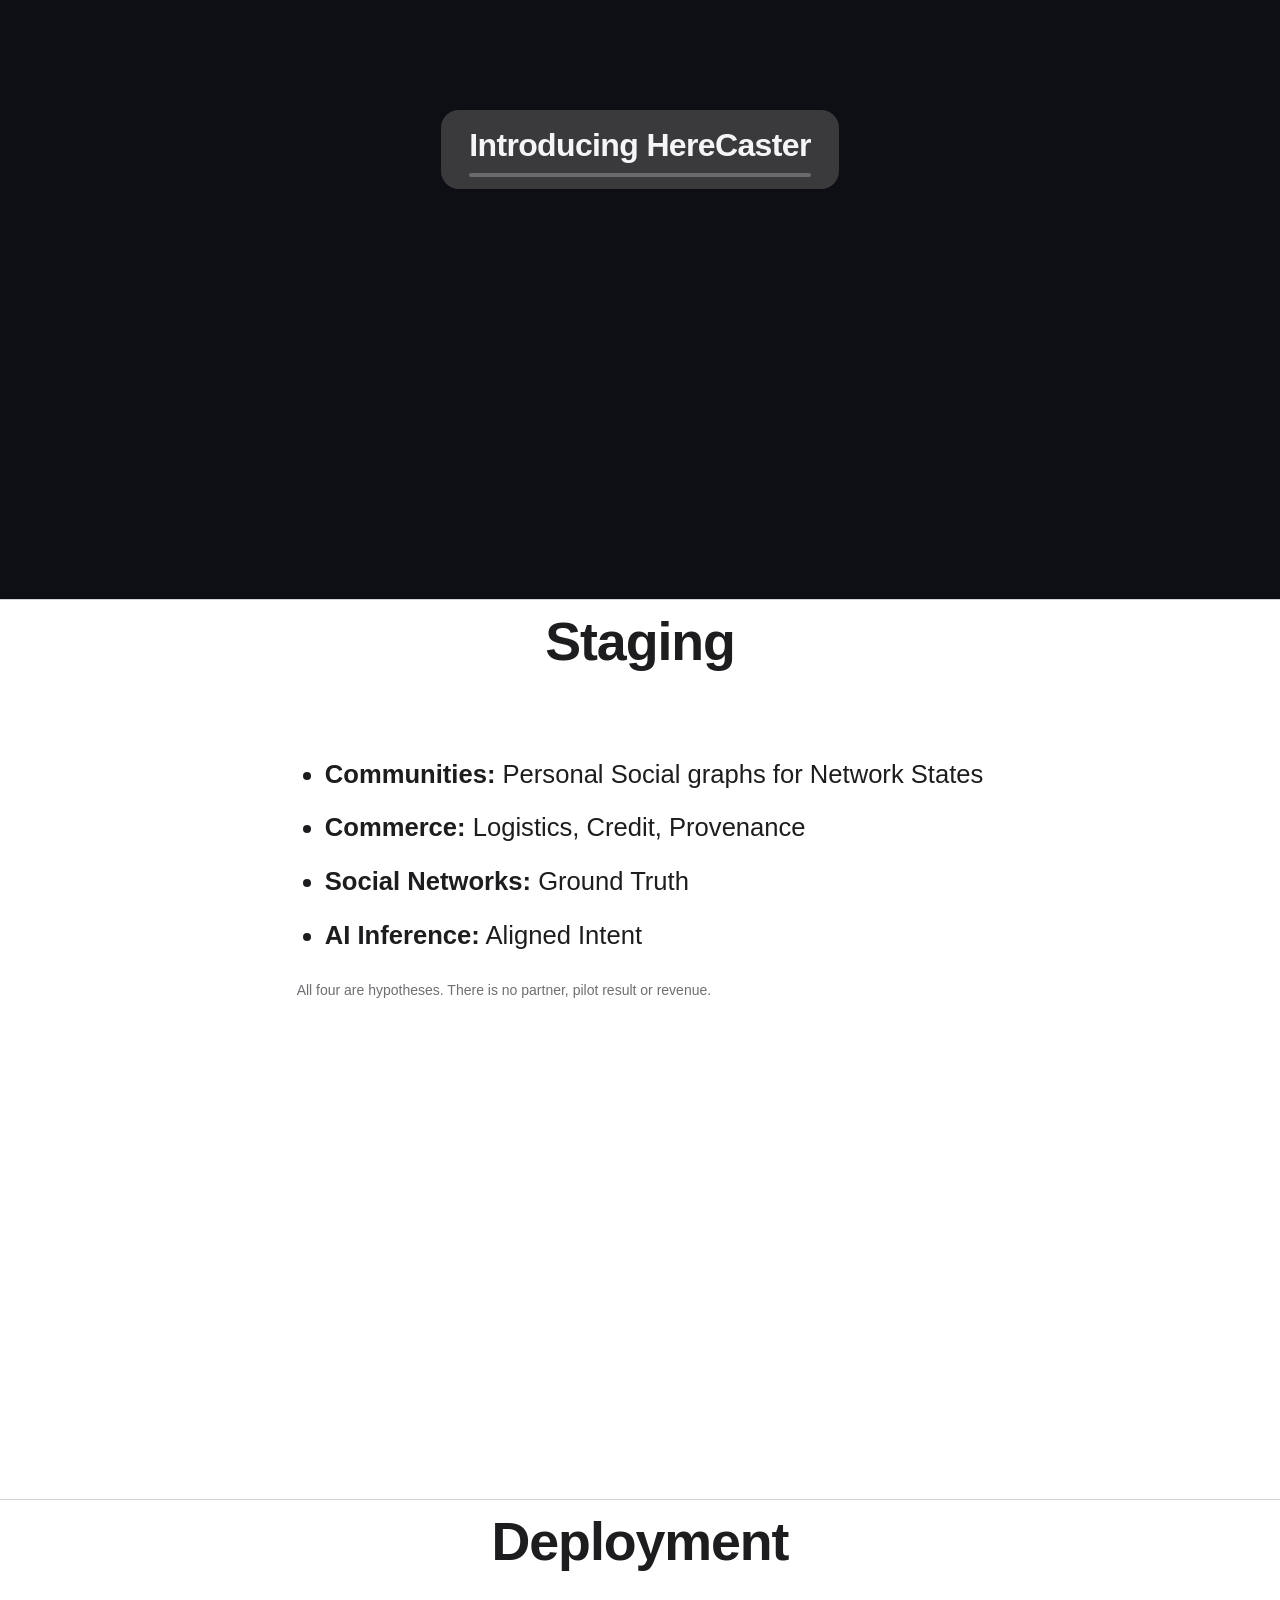
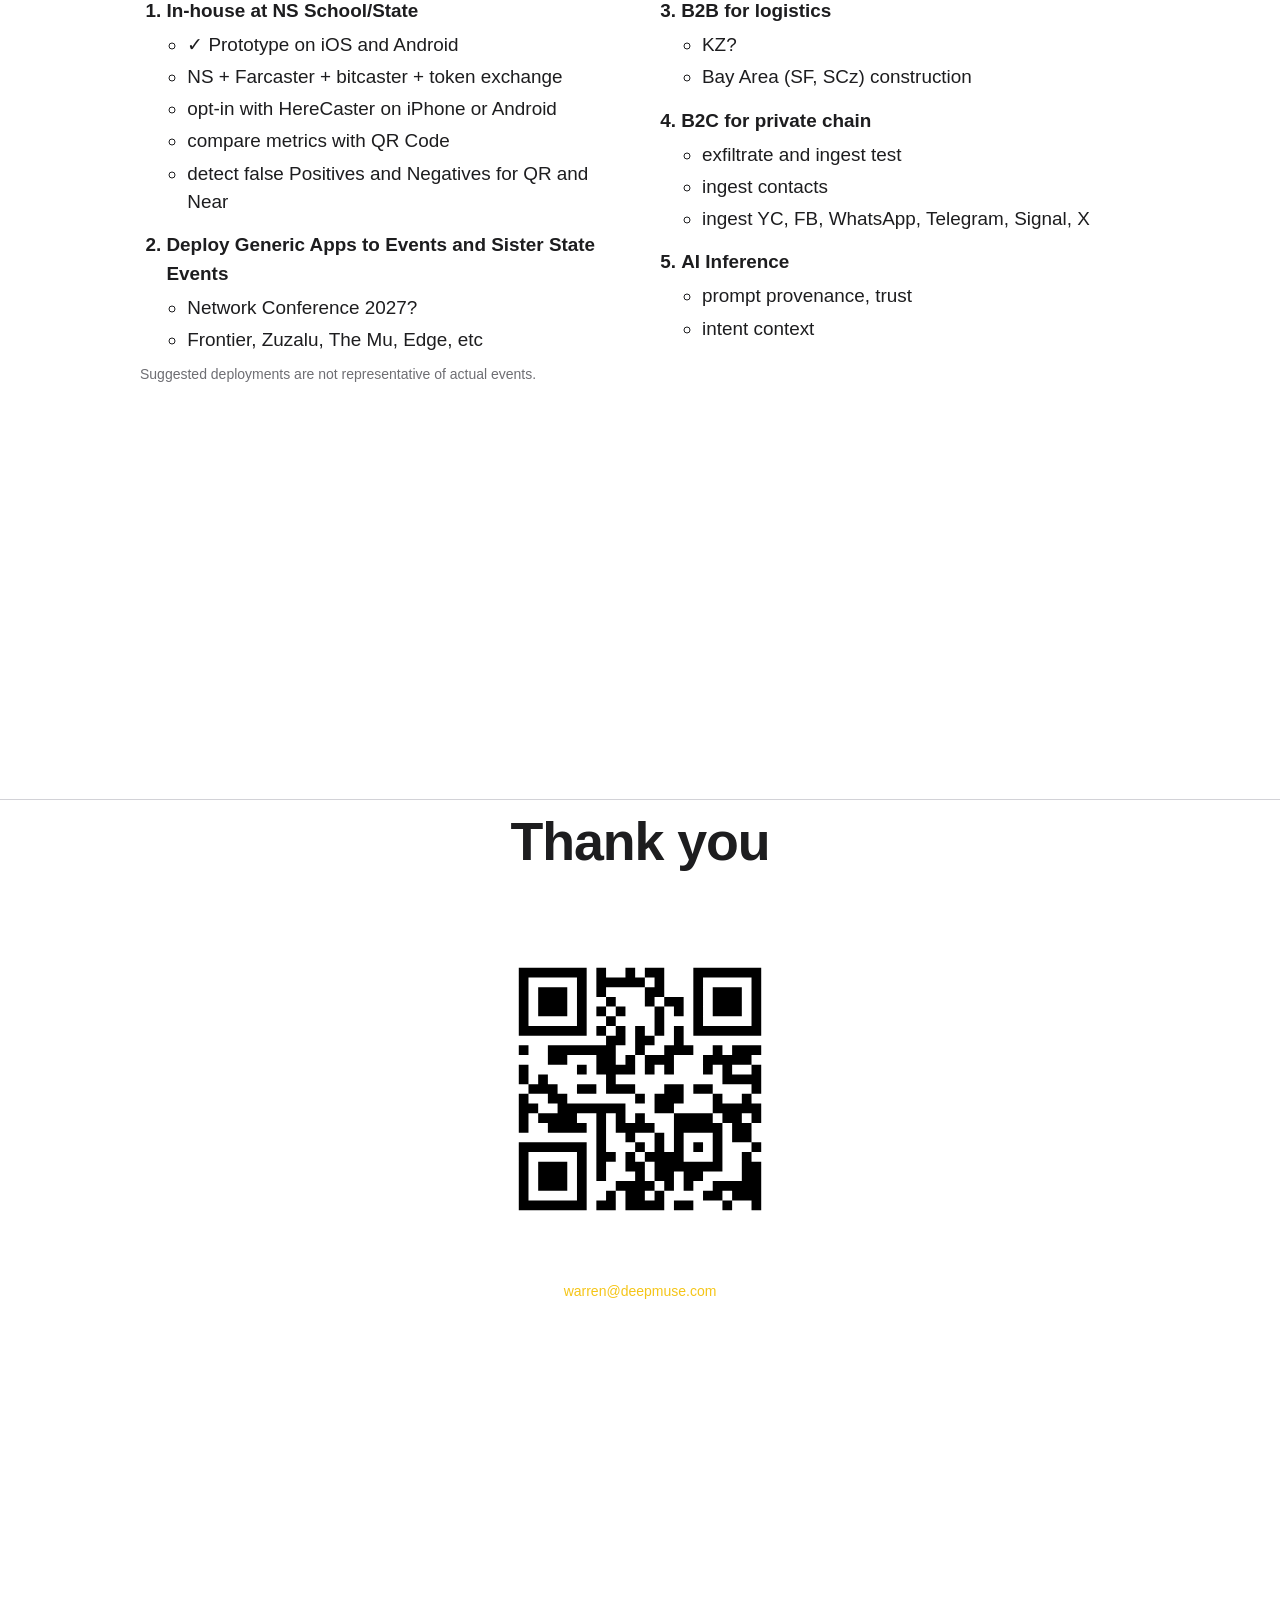
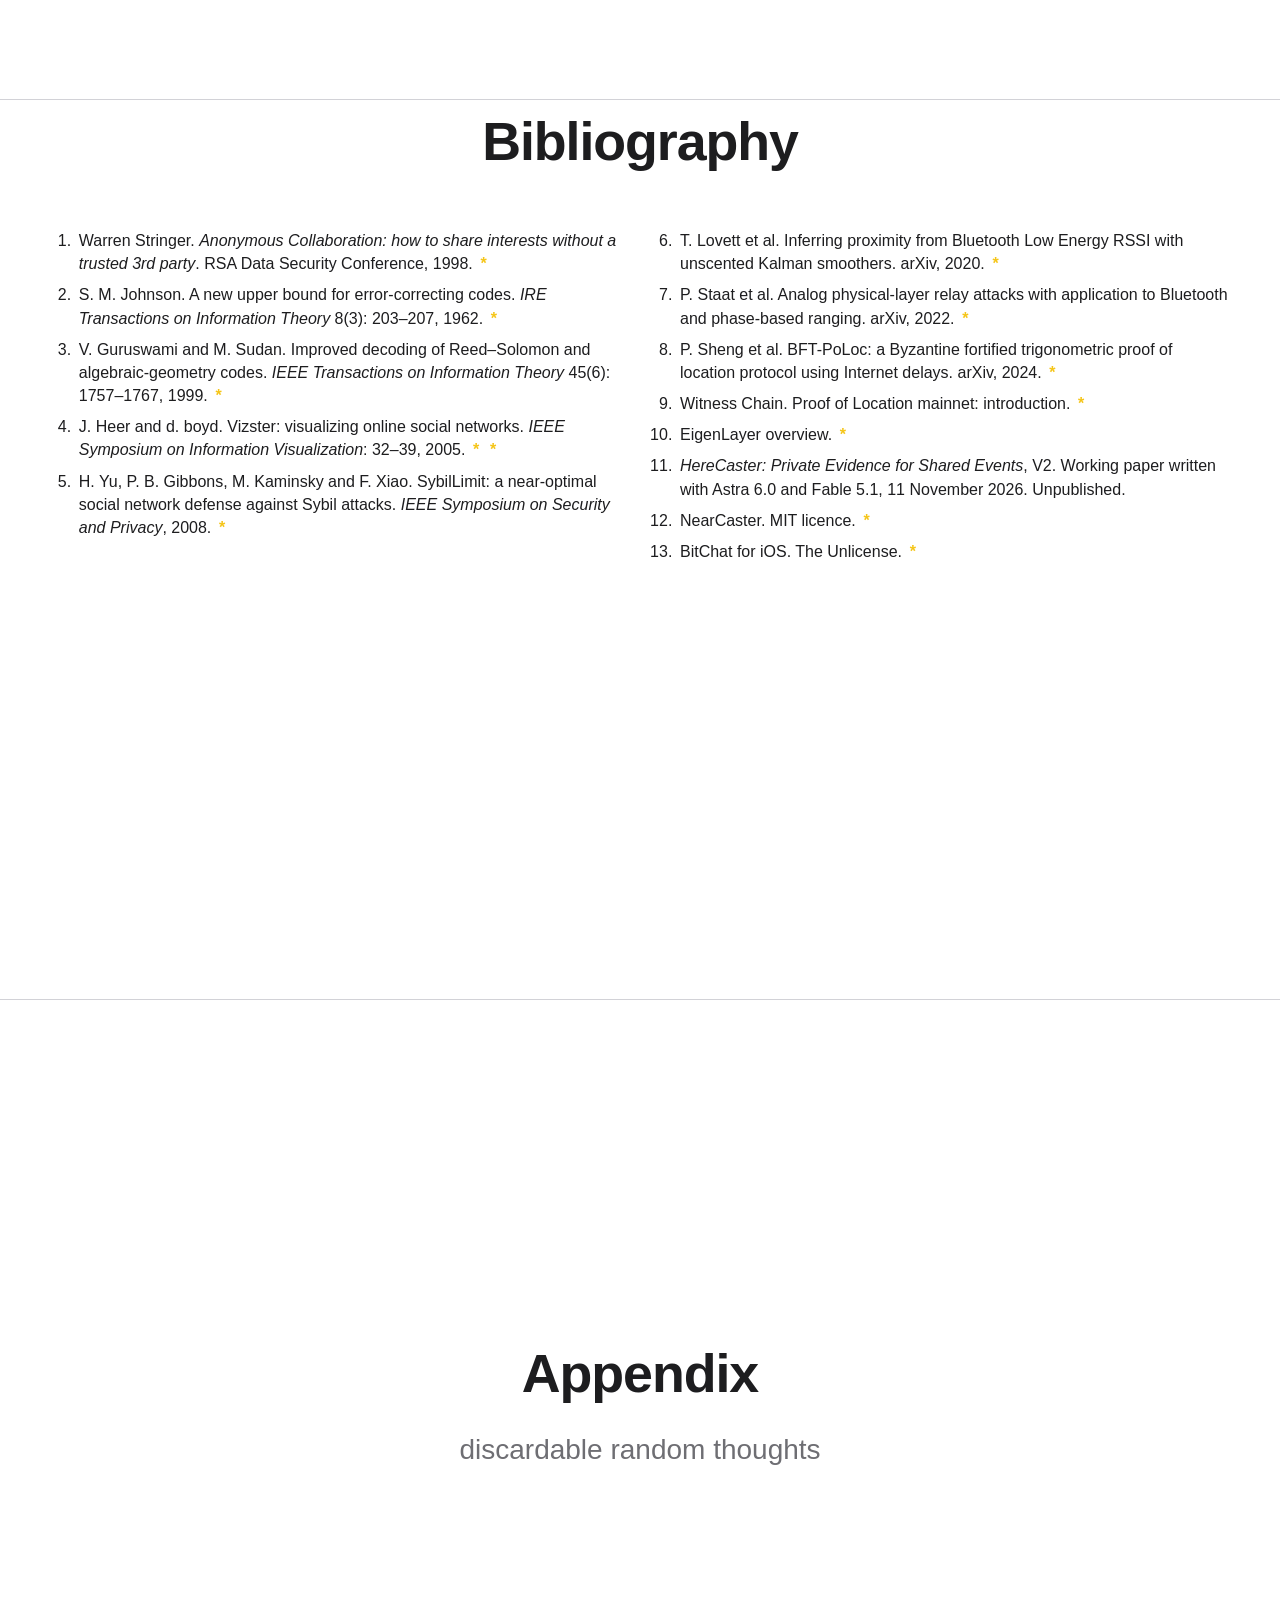
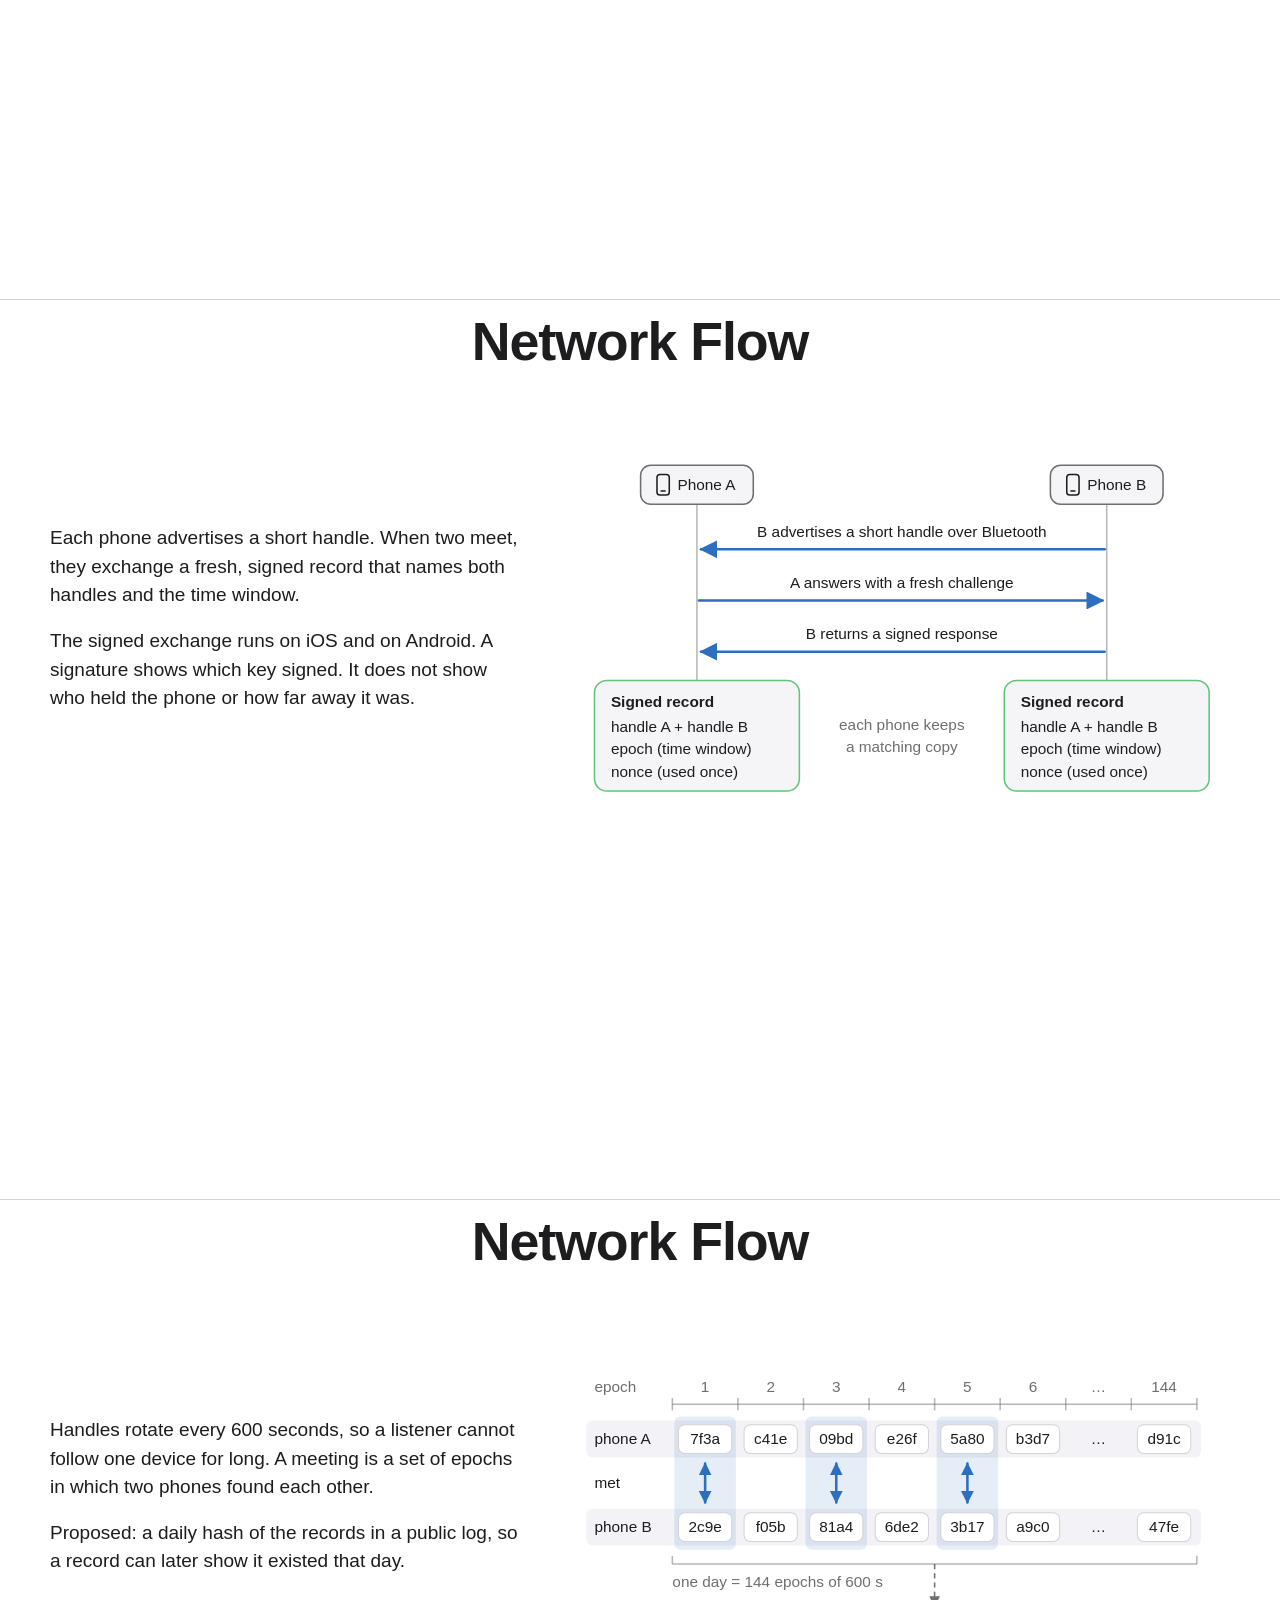
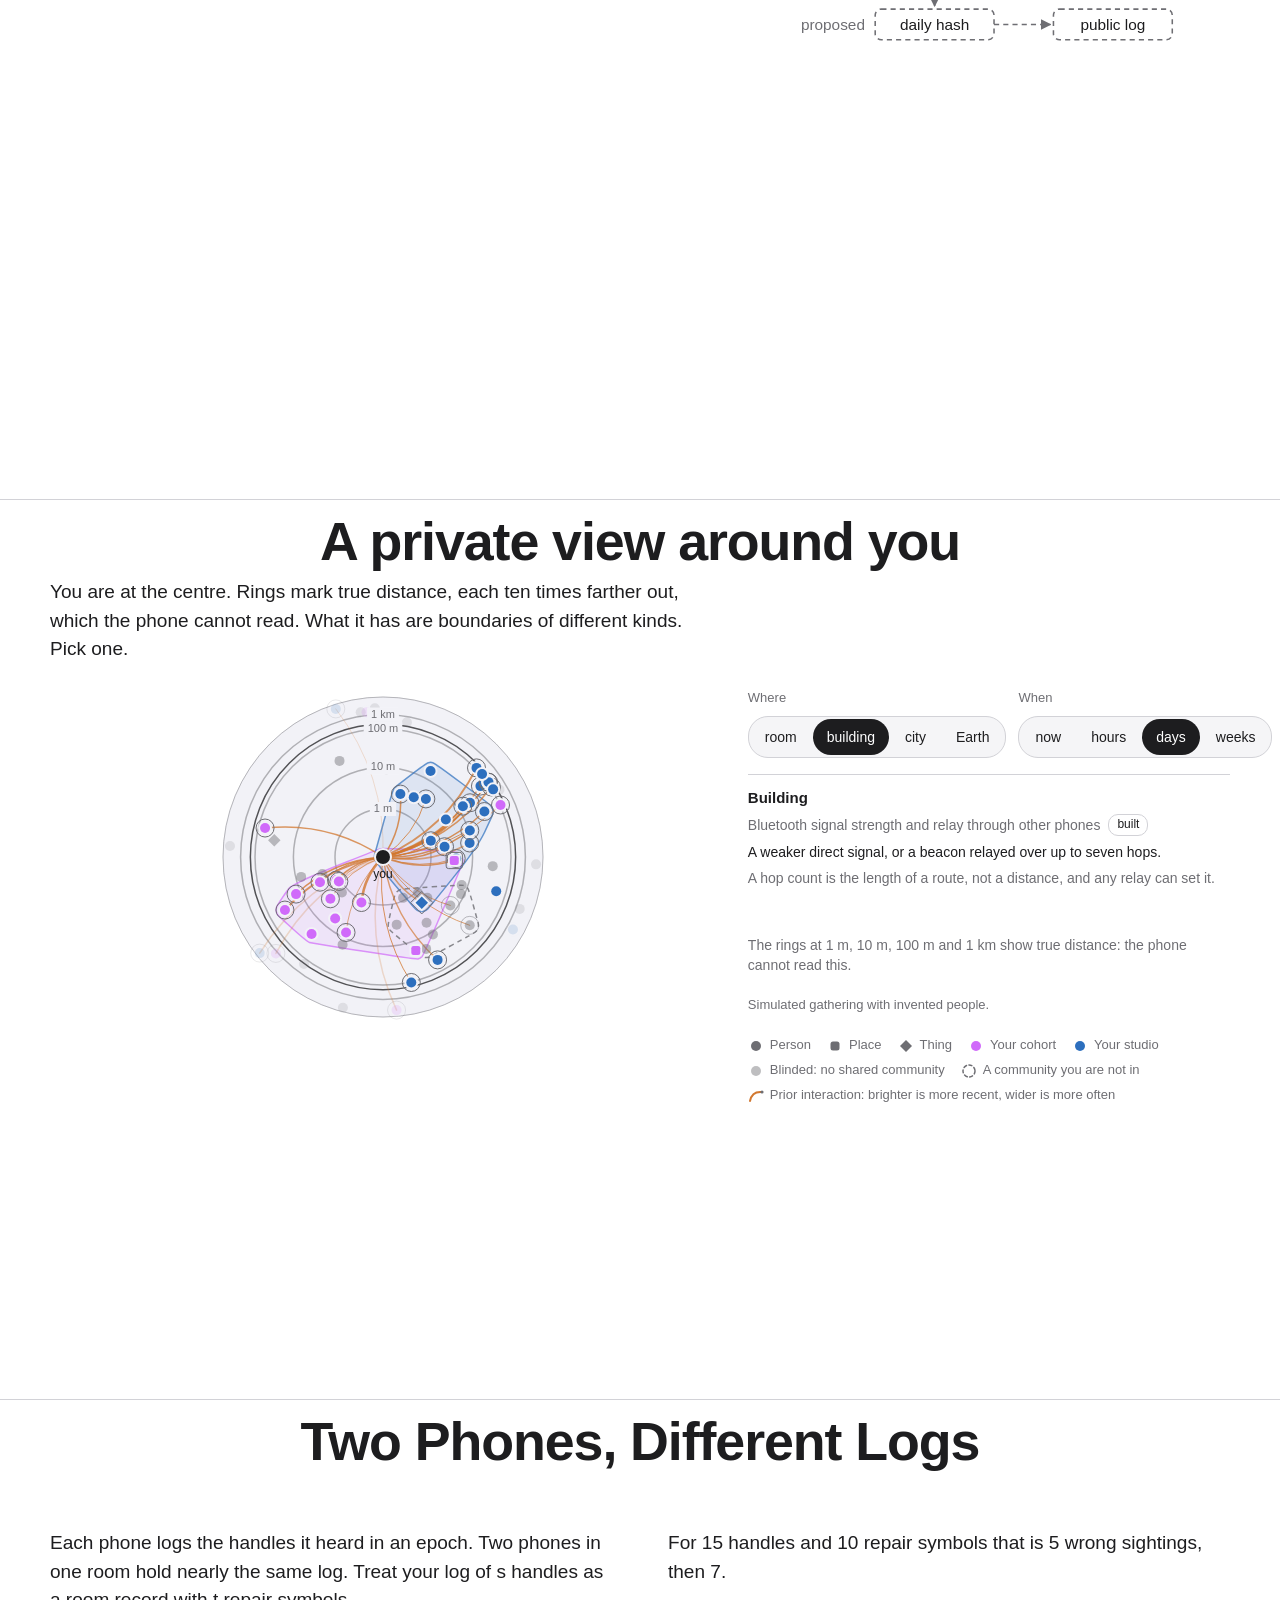
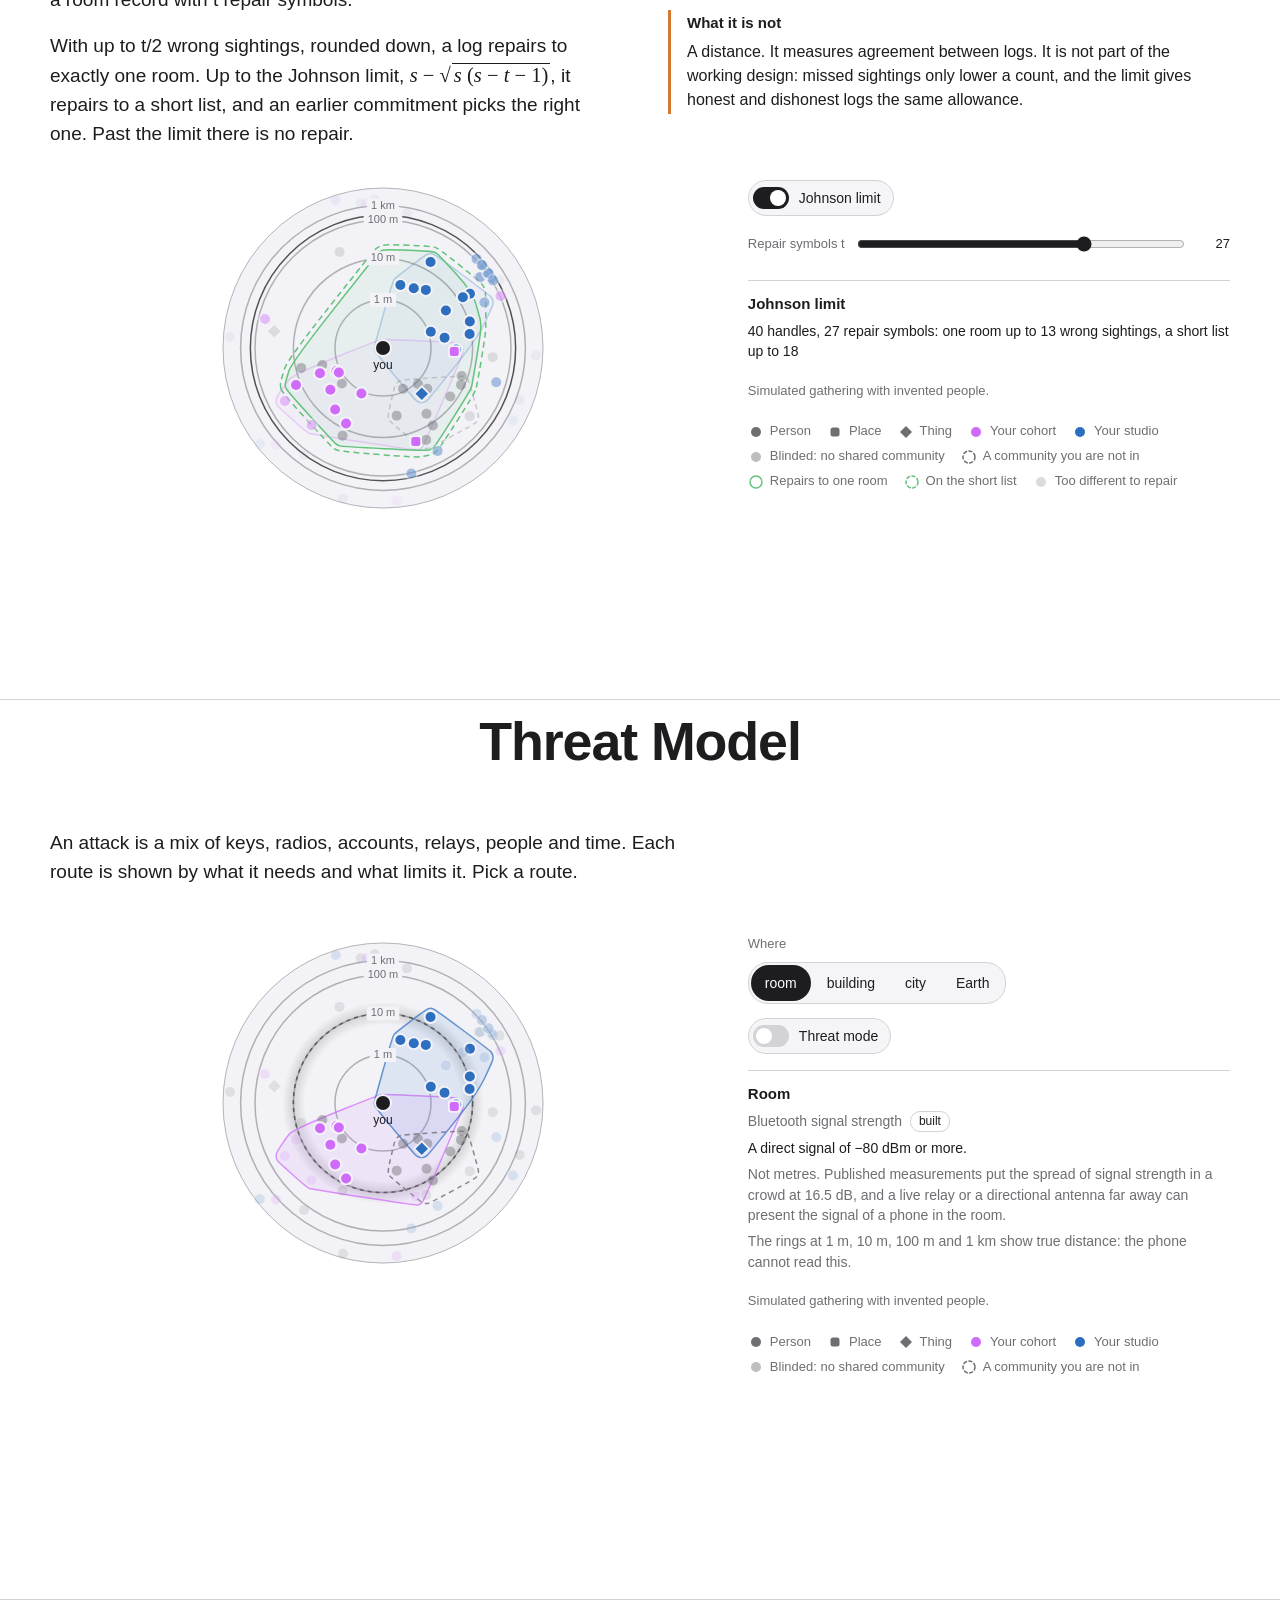
==== commit fb140a56: "Page 8: first In-house bullet "✓ Prototype on iOS and Android"; portrait text 5% smaller so the page" ====
--- a/index.html
+++ b/index.html
@@ -255,7 +255,7 @@
           </svg>
         </figure>
         <div class="pair-text">
-          <p>Or you, the driver, and all the other riders have beacons. You all file in, the door closes and the shuttle takes off. On the way, the driver and riders all bind their presence.</p>
+          <p>Or you, the driver, and all the other riders have beacons. You all file in, the door closes and the shuttle takes off. No waiting! On the way, the driver and riders all bind their presence.</p>
           <p>No Internet? No problem! The protocol is broadcast over Bluetooth, or other short range alternatives. Later, the tokens are consolidated, when back online.</p>
         </div>
       </div>
@@ -402,6 +402,7 @@
       <ol class="steps">
         <li>In-house at NS School/State
           <ul>
+            <li>✓ Prototype on iOS and Android</li>
             <li>NS + Farcaster + bitcaster + token exchange</li>
             <li>opt-in with HereCaster on iPhone or Android</li>
             <li>compare metrics with QR Code</li>
--- a/site.css
+++ b/site.css
@@ -611,7 +611,7 @@
 }
 @media screen and (max-aspect-ratio: 799/1000) {
   #staging { padding-top: 24px; padding-bottom: var(--nav-clear); }
-  #staging .text { font-size: clamp(12px, min(1.9vh, 4.3vw), 1em); }
+  #staging .text { font-size: clamp(12px, min(1.8vh, 4.3vw), 1em); }
 }
 /* Appendix subhead */
 .appendix-sub { margin: 0; font-size: clamp(18px, 2.2vw, 28px); color: var(--ink-2); }
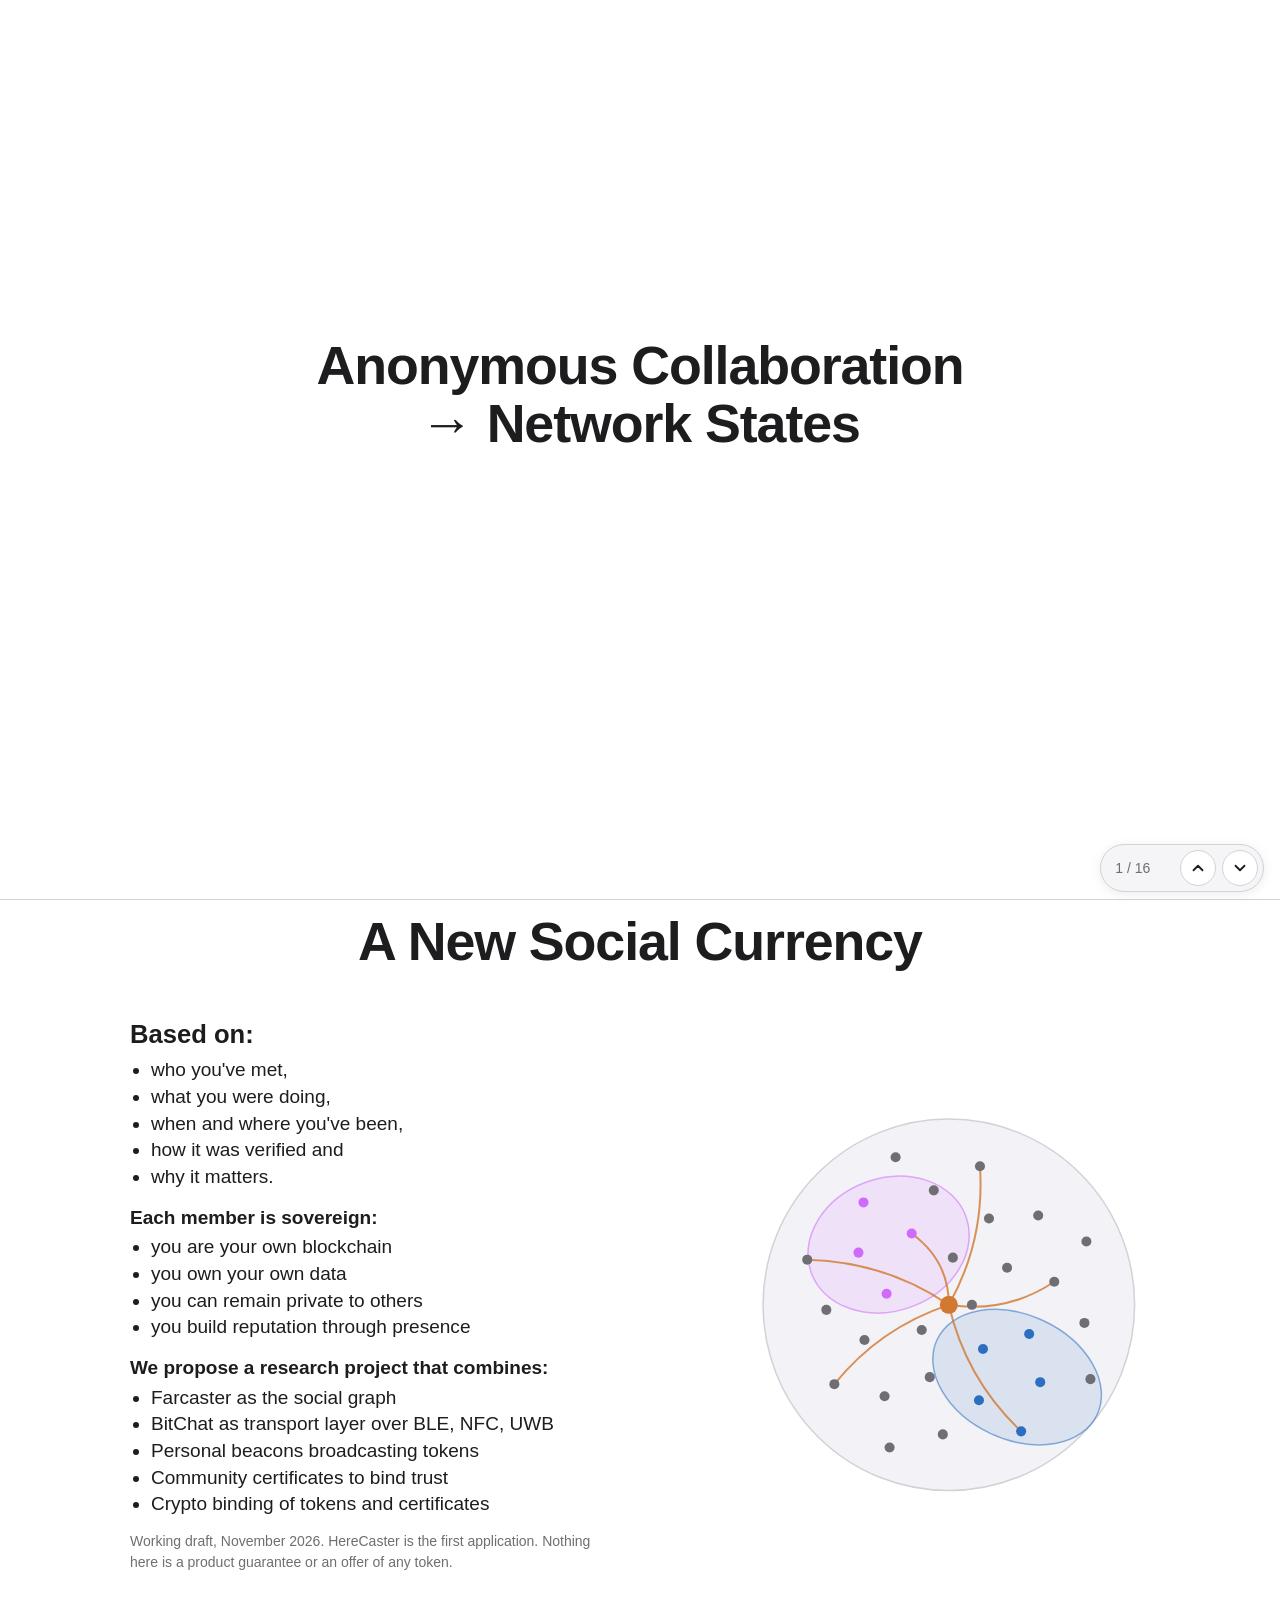
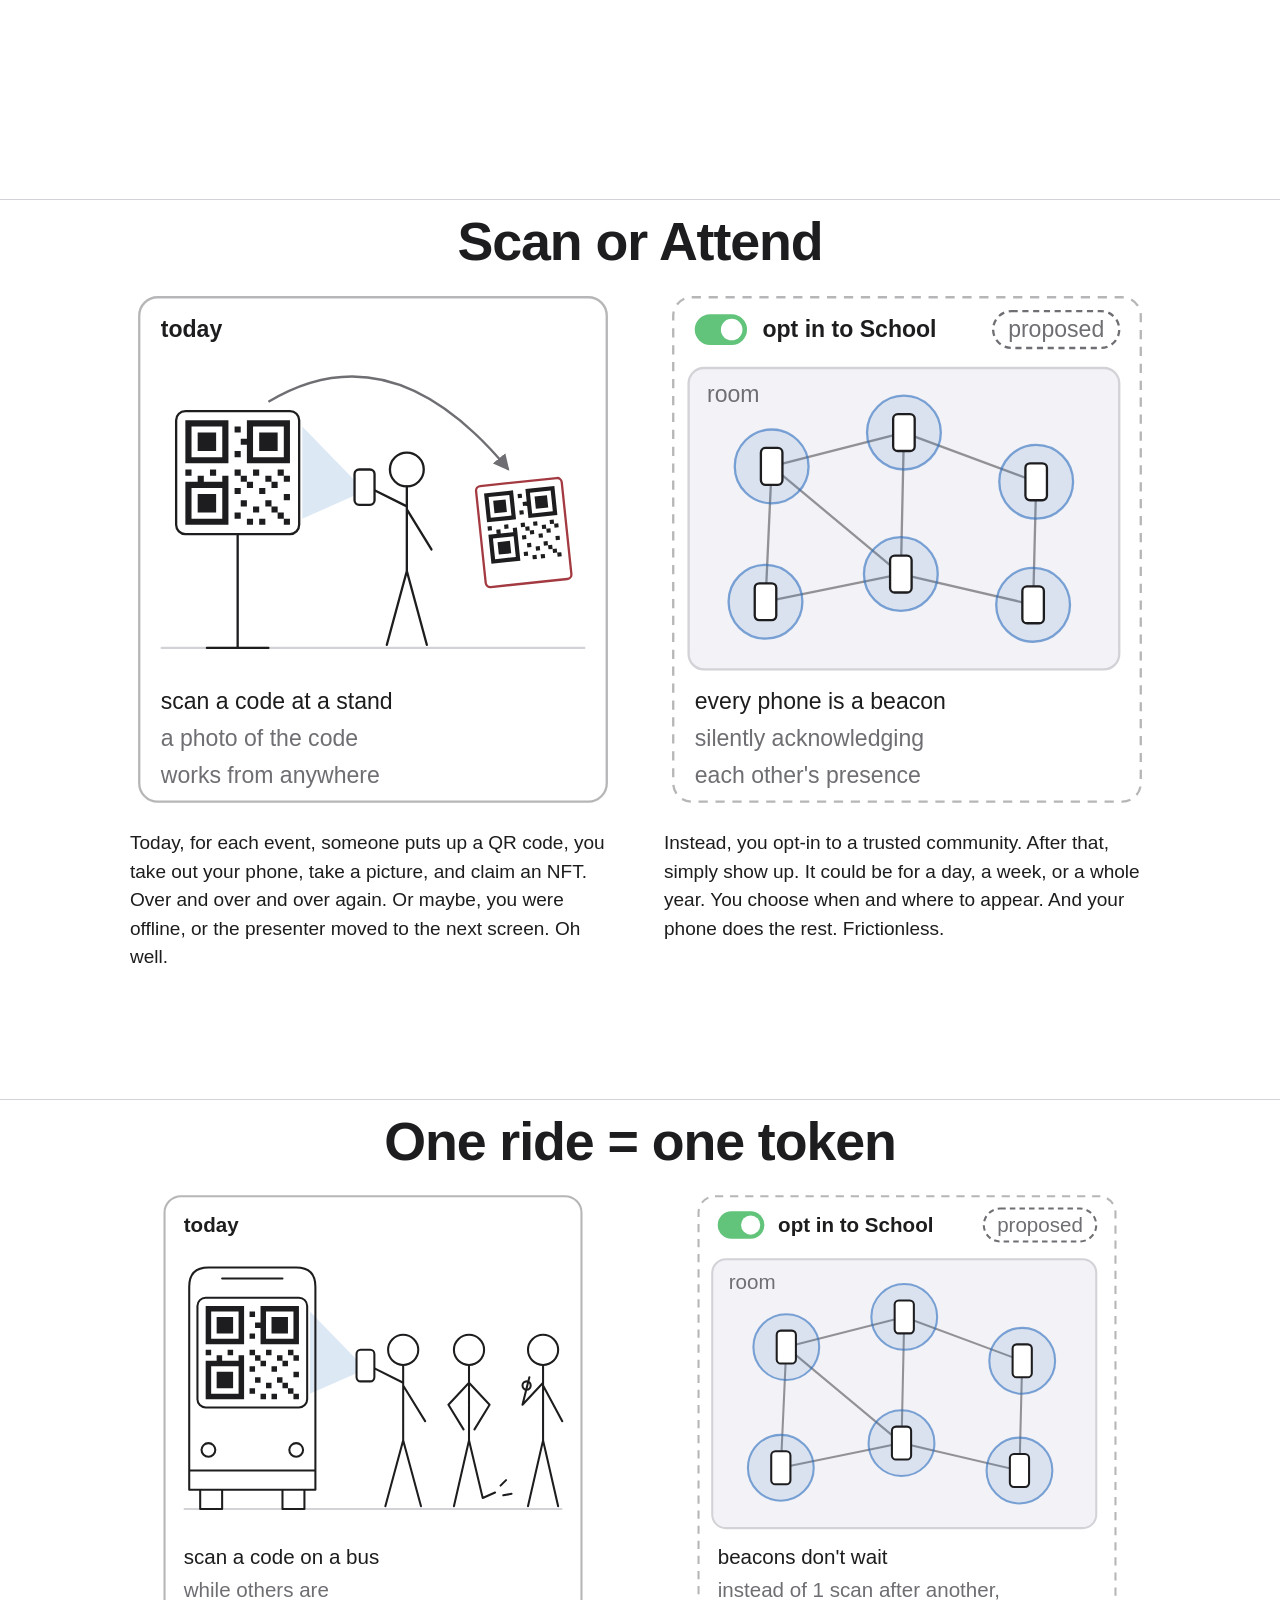
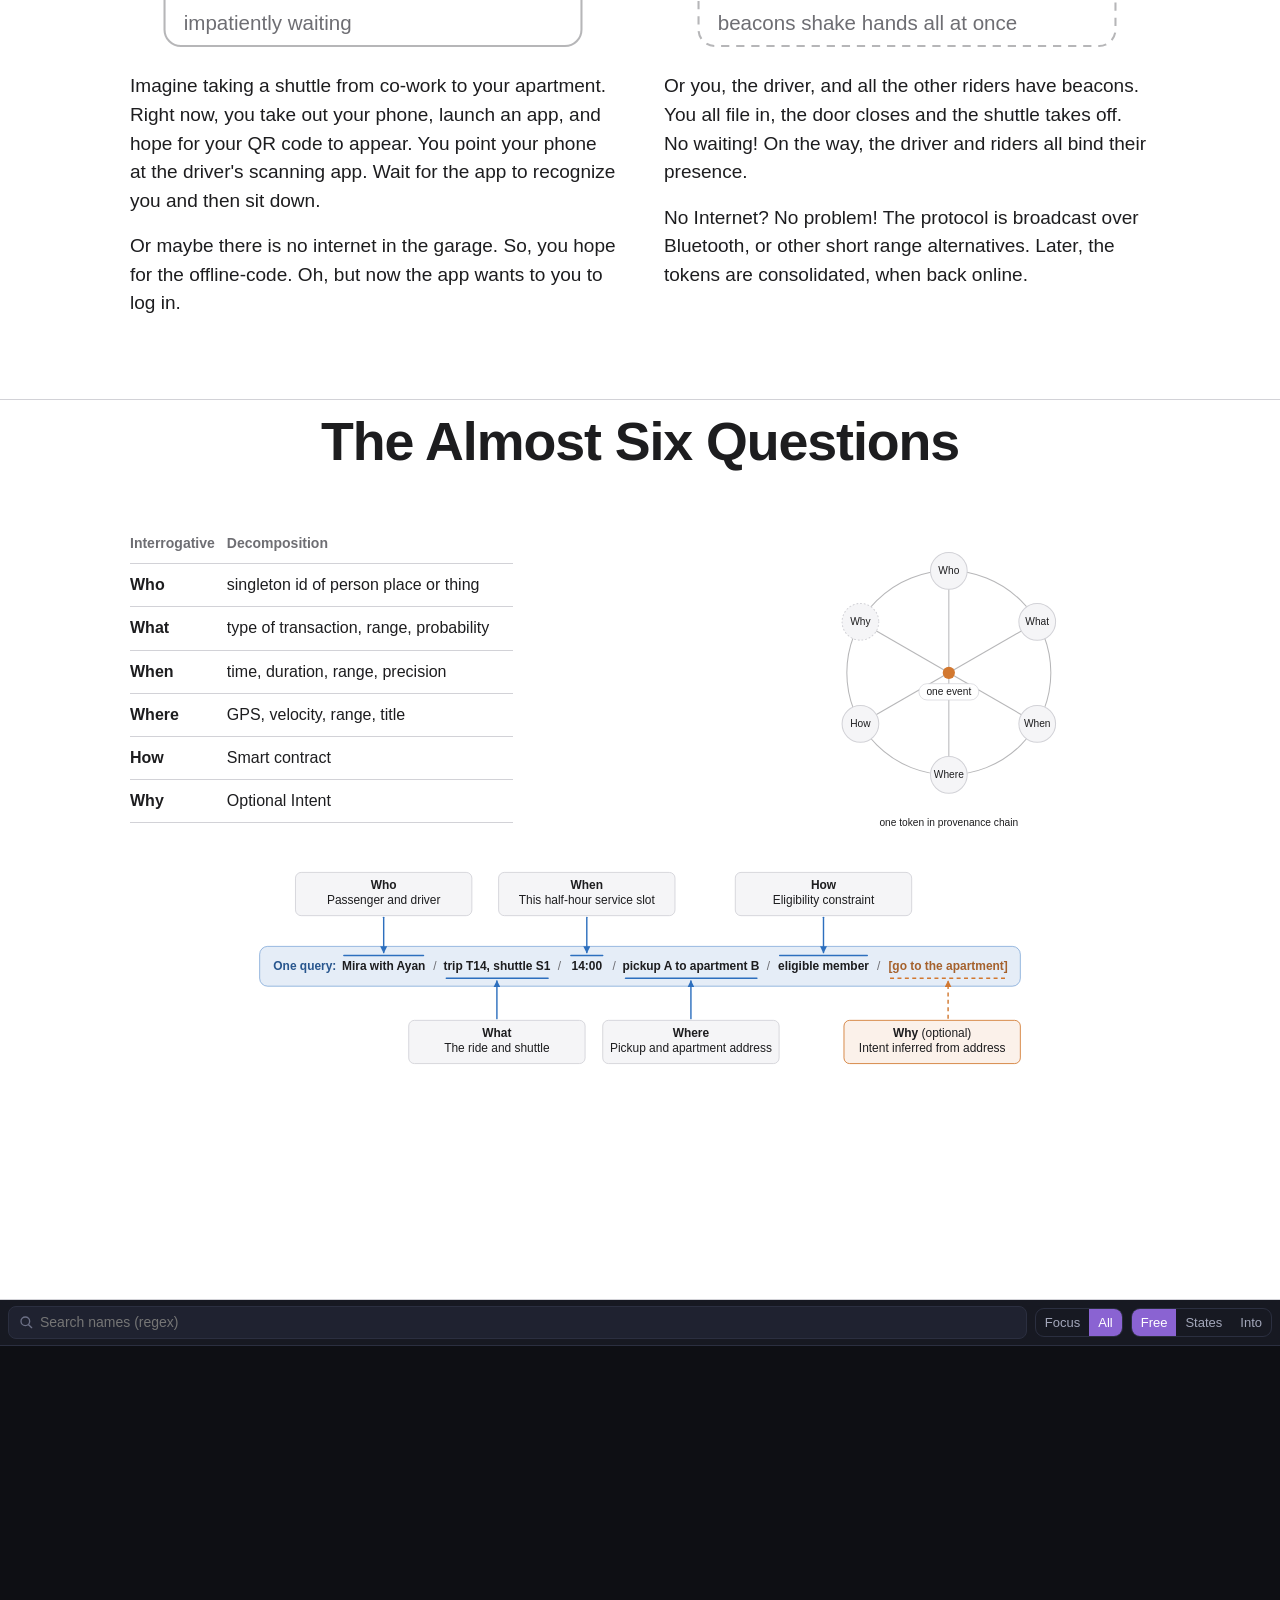
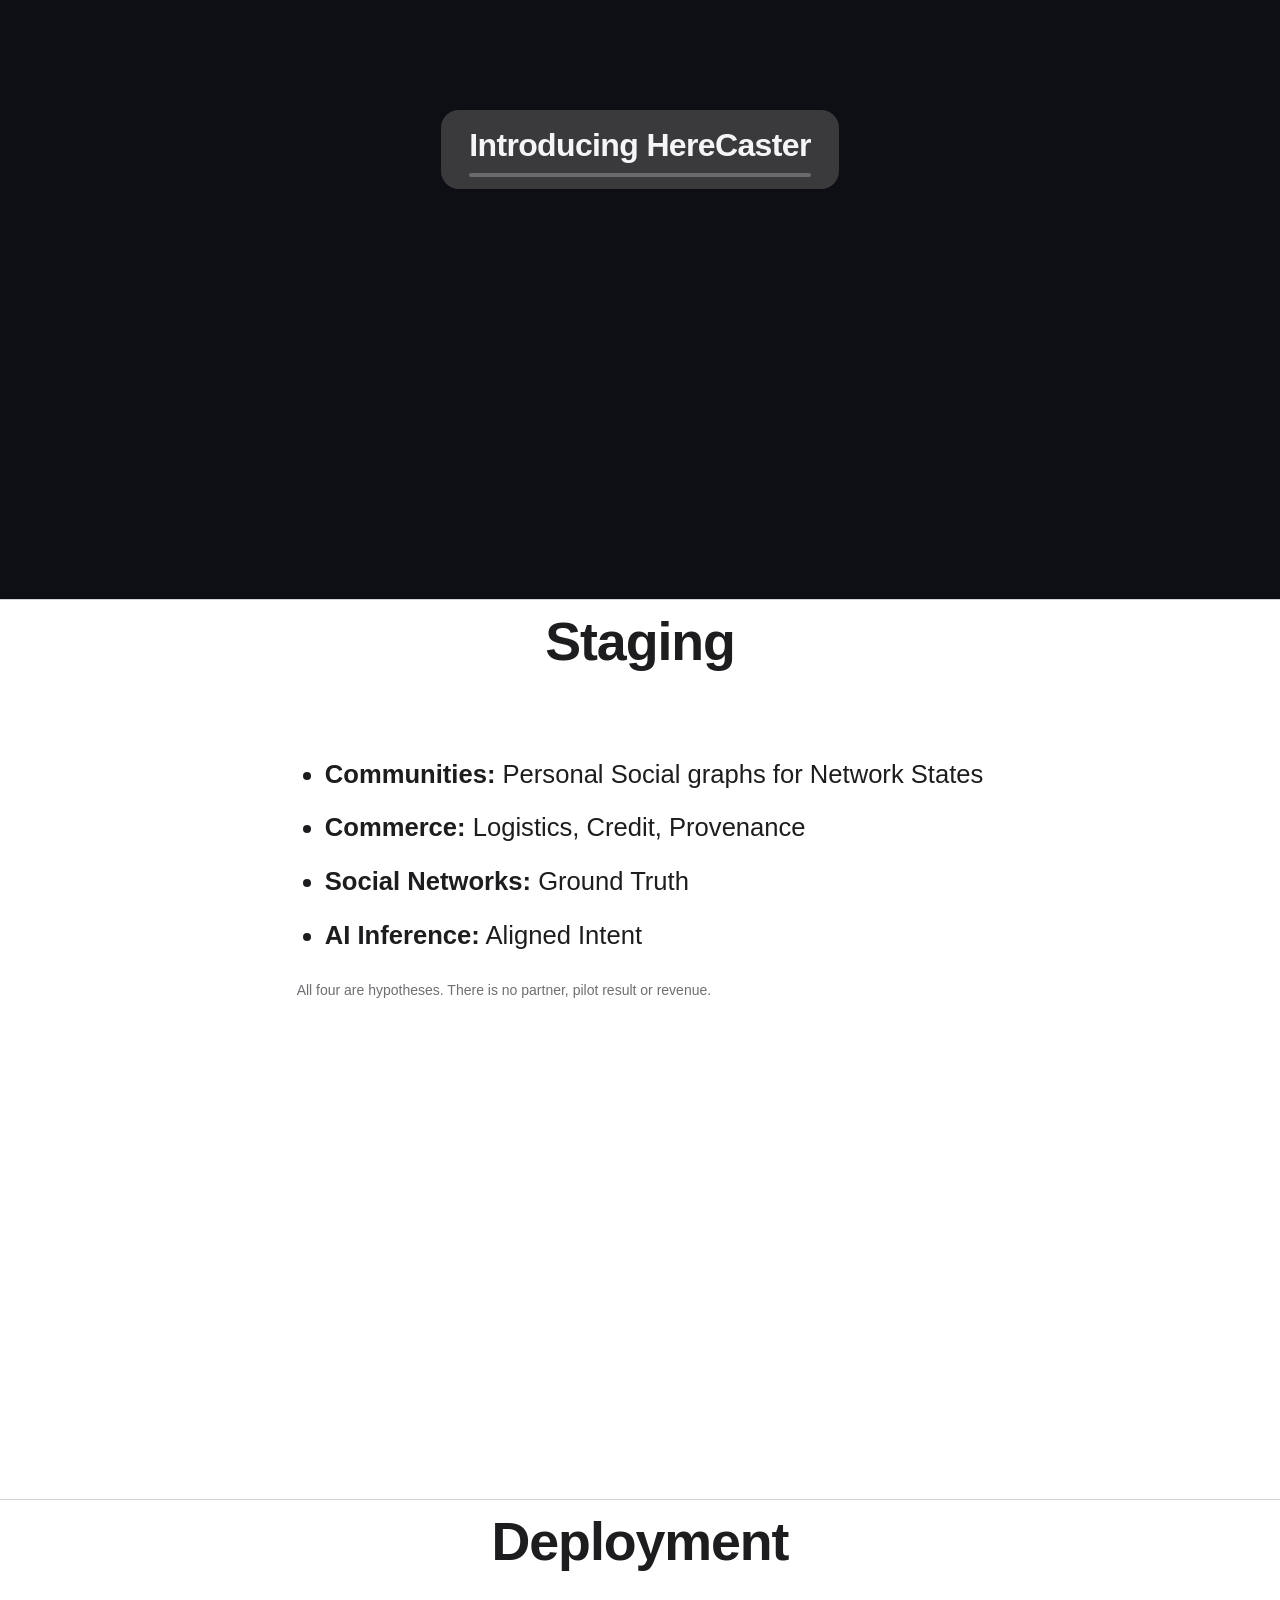
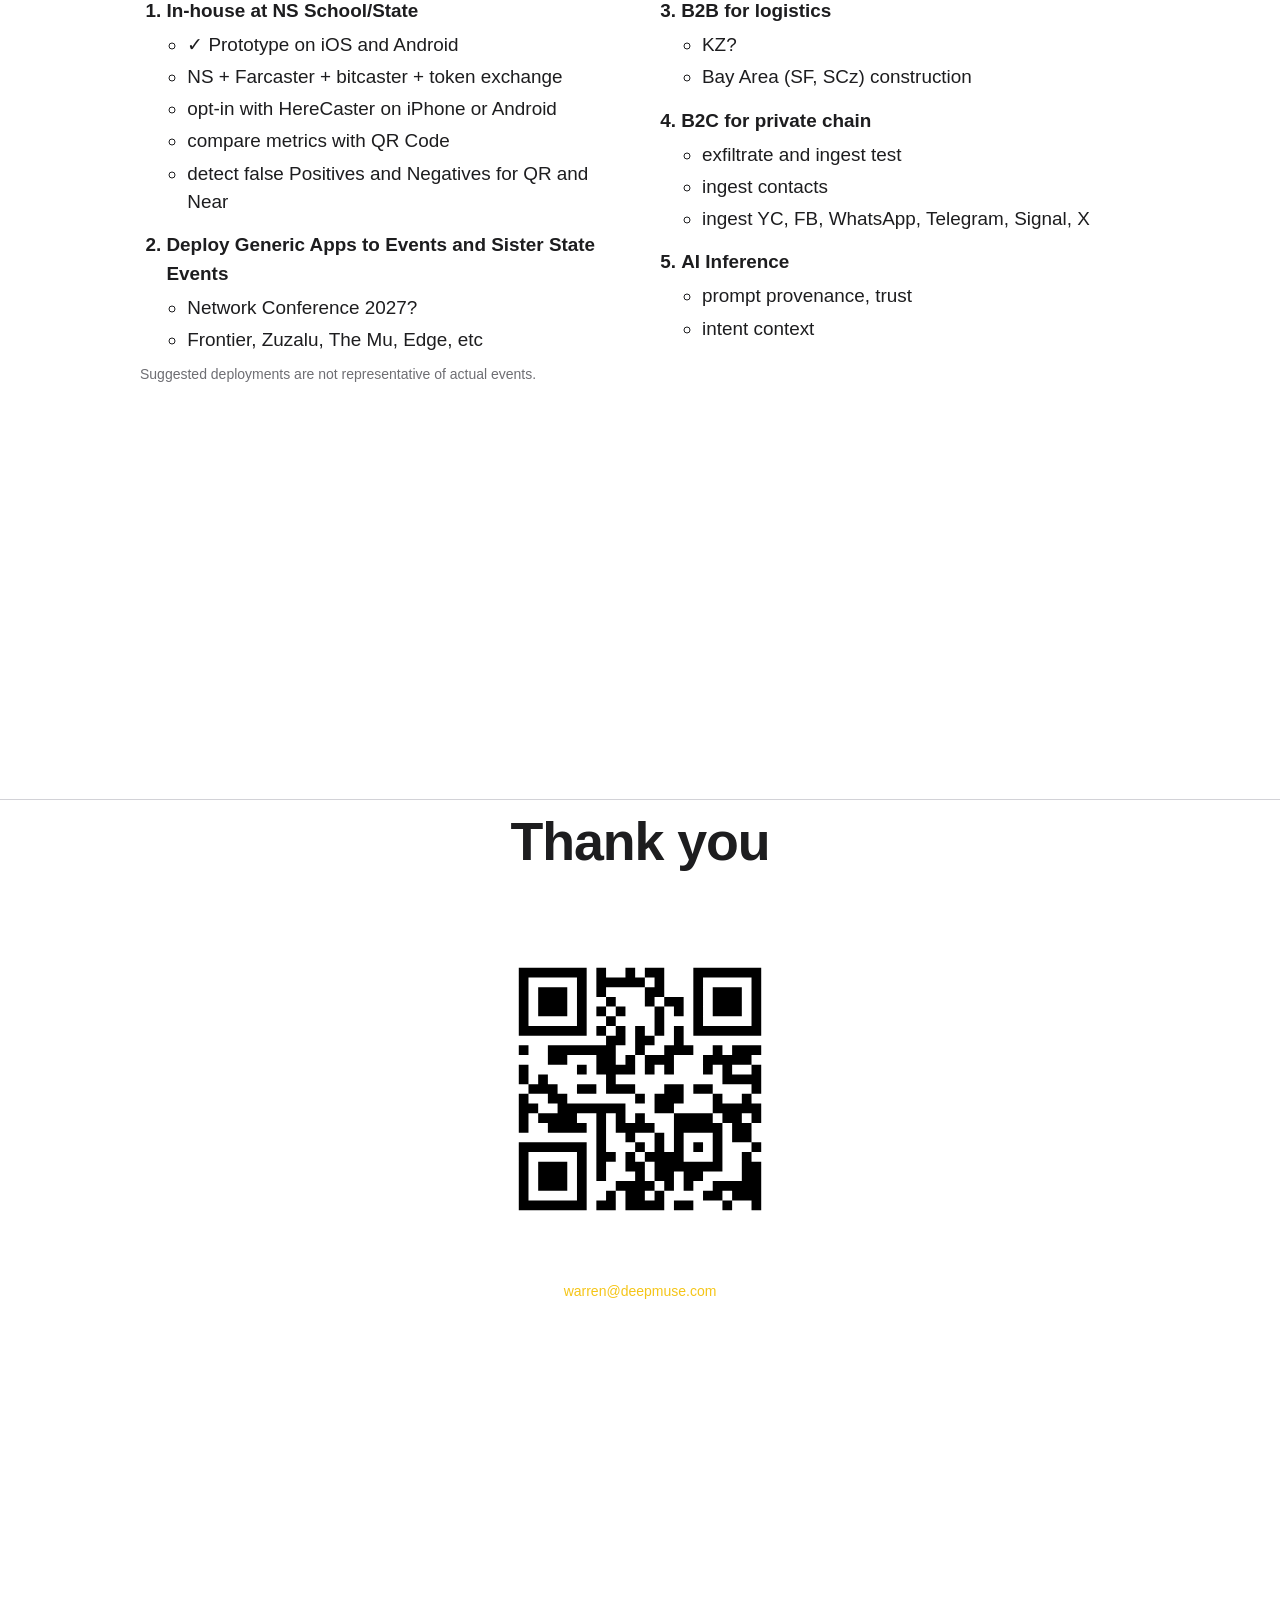
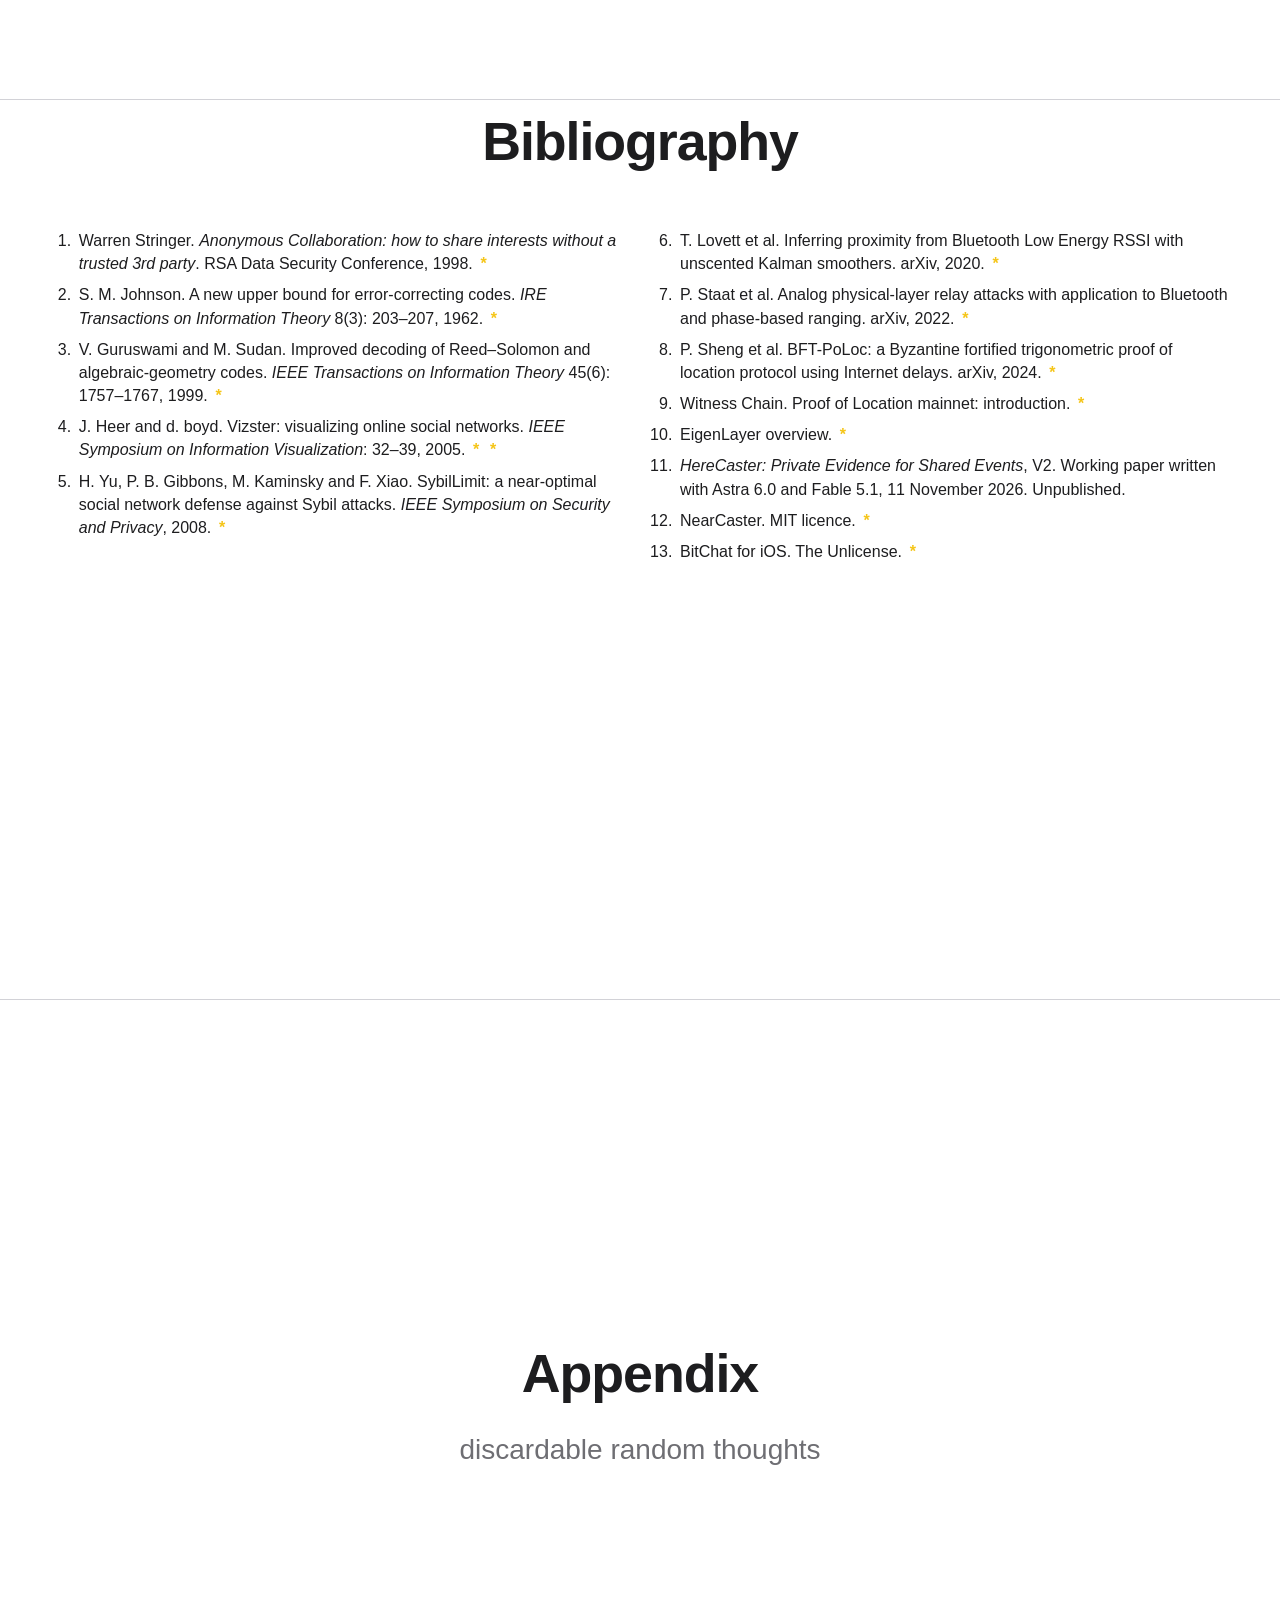
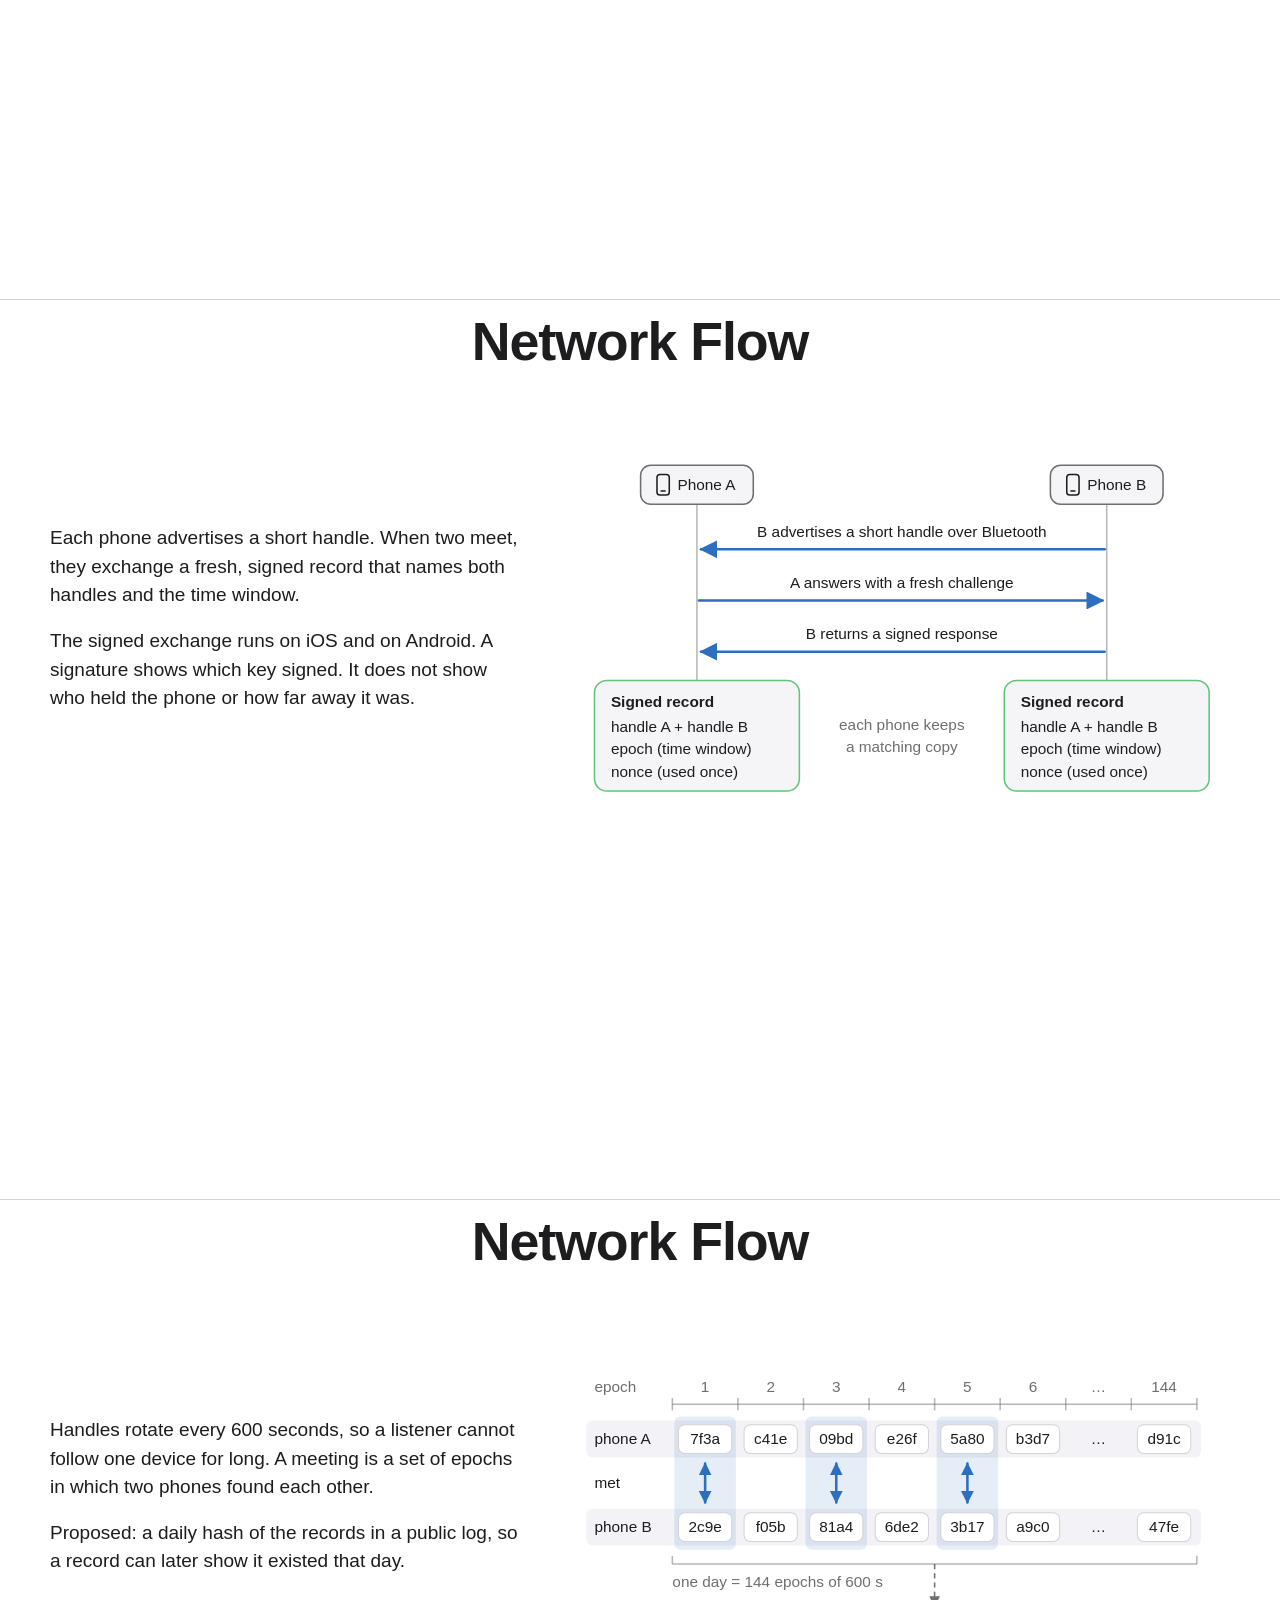
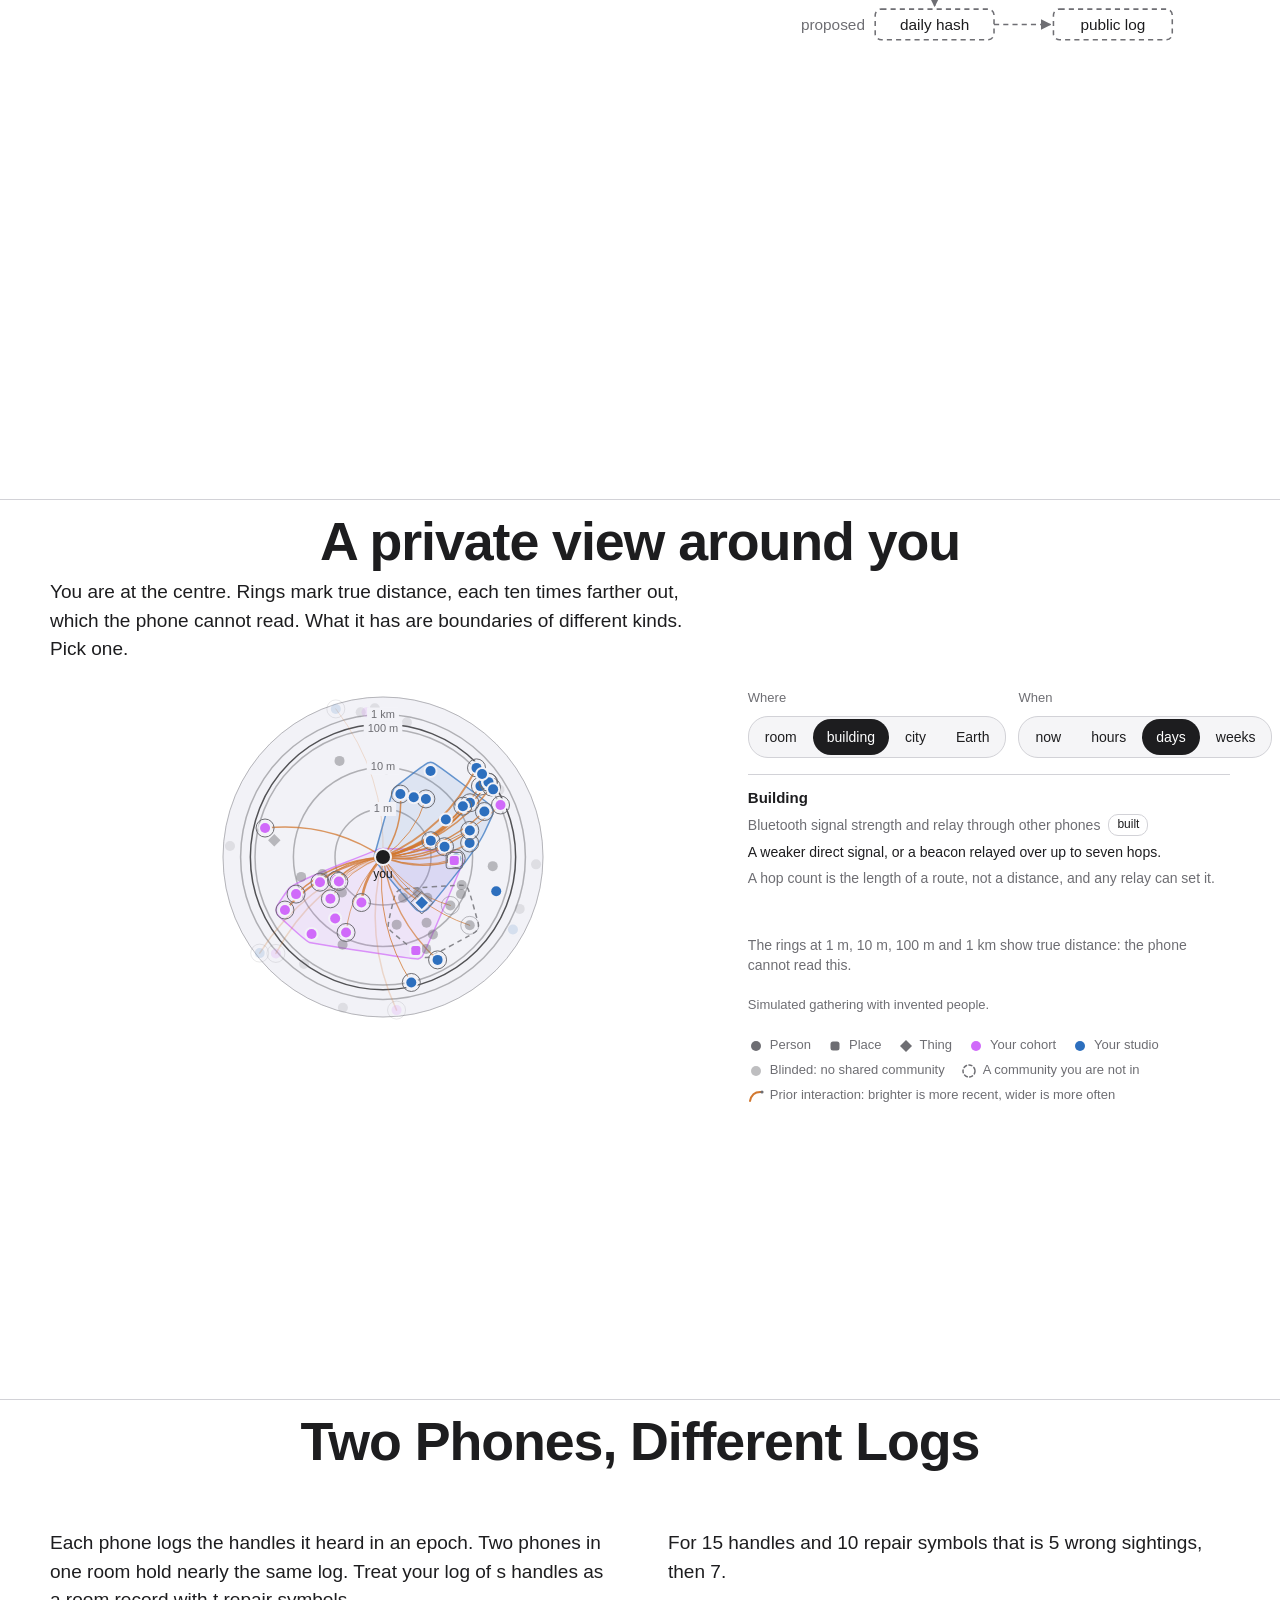
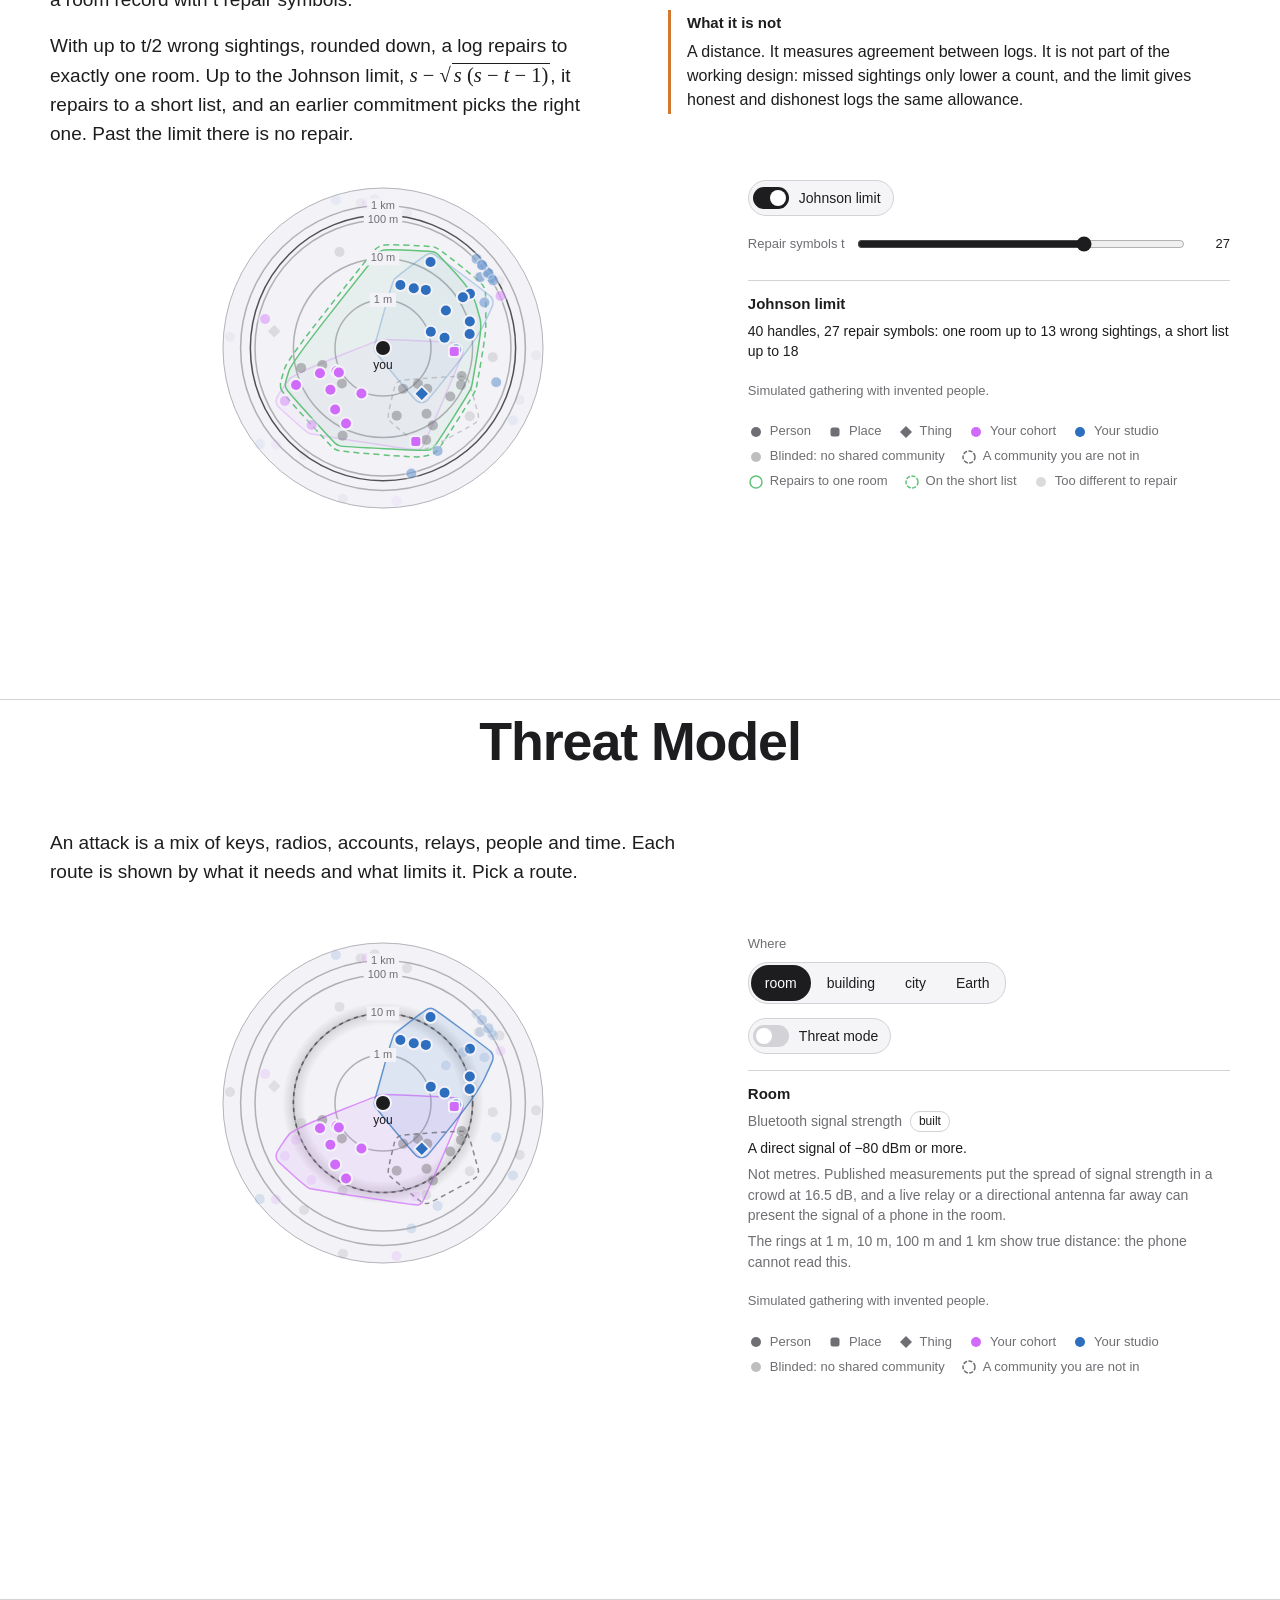
==== commit 222a879b: "Pages 3 and 4: two riders wait impatiently in place of the QR copy; "beacons don't wait"; "silently " ====
--- a/index.html
+++ b/index.html
@@ -161,8 +161,8 @@
             <g class="svg-text-2">
               <text x="579" y="32" text-anchor="middle">proposed</text>
               <text x="352" y="74">room</text>
-              <text x="344" y="298">phones vouch for each other</text>
-              <text x="344" y="322">built: each phone counts encounters</text>
+              <text x="344" y="298">silently acknowledging</text>
+              <text x="344" y="322">each other's presence</text>
             </g>
           </svg>
         </figure>
@@ -182,12 +182,7 @@
         </header>
         <figure class="diagram">
           <svg viewBox="0 0 316 340" role="img" aria-labelledby="t-ride-scan">
-            <title id="t-ride-scan">A person scans a code on a bus; a photo of that code works from anywhere.</title>
-            <defs>
-              <marker id="arr-ride-copy" viewBox="0 0 10 10" refX="9" refY="5" markerWidth="7" markerHeight="7" orient="auto-start-reverse">
-                <path class="svg-fill-ink2" d="M0 0L10 5L0 10Z"/>
-              </marker>
-            </defs>
+            <title id="t-ride-scan">A person scans a code on a bus while two others wait impatiently.</title>
             <rect class="svg-today-panel" x="6" y="6" width="304" height="328" rx="12"/>
             <g transform="translate(0 18)">
               <line class="svg-today-ground" x1="20" y1="216" x2="296" y2="216"/>
@@ -201,10 +196,12 @@
                 <path d="M180 111V166M180 166L167 214M180 166L193 214M180 124L158 113M180 126L196 152"/>
               </g>
               <rect class="svg-today-box" x="146" y="100" width="13" height="23" rx="3"/>
-              <path class="svg-today-copy" d="M90 56Q170 8 246 100" marker-end="url(#arr-ride-copy)"/>
-              <g transform="translate(228 108) rotate(-6 28 33)">
-                <rect class="svg-today-photo" x="0" y="0" width="56" height="66" rx="3"/>
-                <path class="svg-today-qr" transform="translate(5 5) scale(.676)" d="M0 0h28v28h-28z M4 4h20v20h-20z M8 8h12v12h-12z M40 0h28v28h-28z M44 4h20v20h-20z M48 8h12v12h-12z M0 40h28v28h-28z M4 44h20v20h-20z M8 48h12v12h-12z M32 4h4v4h-4z M36 12h4v4h-4z M32 20h4v4h-4z M0 32h4v4h-4z M8 36h4v4h-4z M16 32h4v4h-4z M24 36h4v4h-4z M32 32h4v4h-4z M36 36h4v4h-4z M44 32h4v4h-4z M52 36h4v4h-4z M60 32h4v4h-4z M64 36h4v4h-4z M32 44h4v4h-4z M40 40h4v4h-4z M48 44h4v4h-4z M56 40h4v4h-4z M64 48h4v4h-4z M36 52h4v4h-4z M44 56h4v4h-4z M52 52h4v4h-4z M60 60h4v4h-4z M40 64h4v4h-4z M48 64h4v4h-4z M64 64h4v4h-4z M56 56h4v4h-4z M32 60h4v4h-4z"/>
+              <g class="svg-today-ink">
+                <circle cx="228" cy="100" r="11"/>
+                <path d="M228 111V166M228 166L217 214M228 166L238 208L247 204M228 124L213 140L224 158M228 124L243 140L232 158M251 199l4 -4M253 206l6 -1"/>
+                <circle cx="282" cy="100" r="11"/>
+                <path d="M282 111V166M282 166L271 214M282 166L293 214M282 124L267 140L272 120M282 126L296 152"/>
+                <circle cx="270" cy="126" r="3"/>
               </g>
             </g>
             <g class="svg-text">
@@ -212,8 +209,8 @@
               <text x="20" y="274">scan a code on a bus</text>
             </g>
             <g class="svg-text-2">
-              <text x="20" y="298">a photo of the code</text>
-              <text x="20" y="322">works from anywhere</text>
+              <text x="20" y="298">while others are</text>
+              <text x="20" y="322">impatiently waiting</text>
             </g>
           </svg>
         </figure>
@@ -244,13 +241,13 @@
             </g>
             <g class="svg-text">
               <text x="388" y="32" font-weight="600">opt in to School</text>
-              <text x="344" y="274">every phone is a beacon</text>
+              <text x="344" y="274">beacons don't wait</text>
             </g>
             <g class="svg-text-2">
               <text x="579" y="32" text-anchor="middle">proposed</text>
               <text x="352" y="74">room</text>
-              <text x="344" y="298">phones vouch for each other</text>
-              <text x="344" y="322">built: each phone counts encounters</text>
+              <text x="344" y="298">instead of 1 scan after another,</text>
+              <text x="344" y="322">beacons shake hands all at once</text>
             </g>
           </svg>
         </figure>
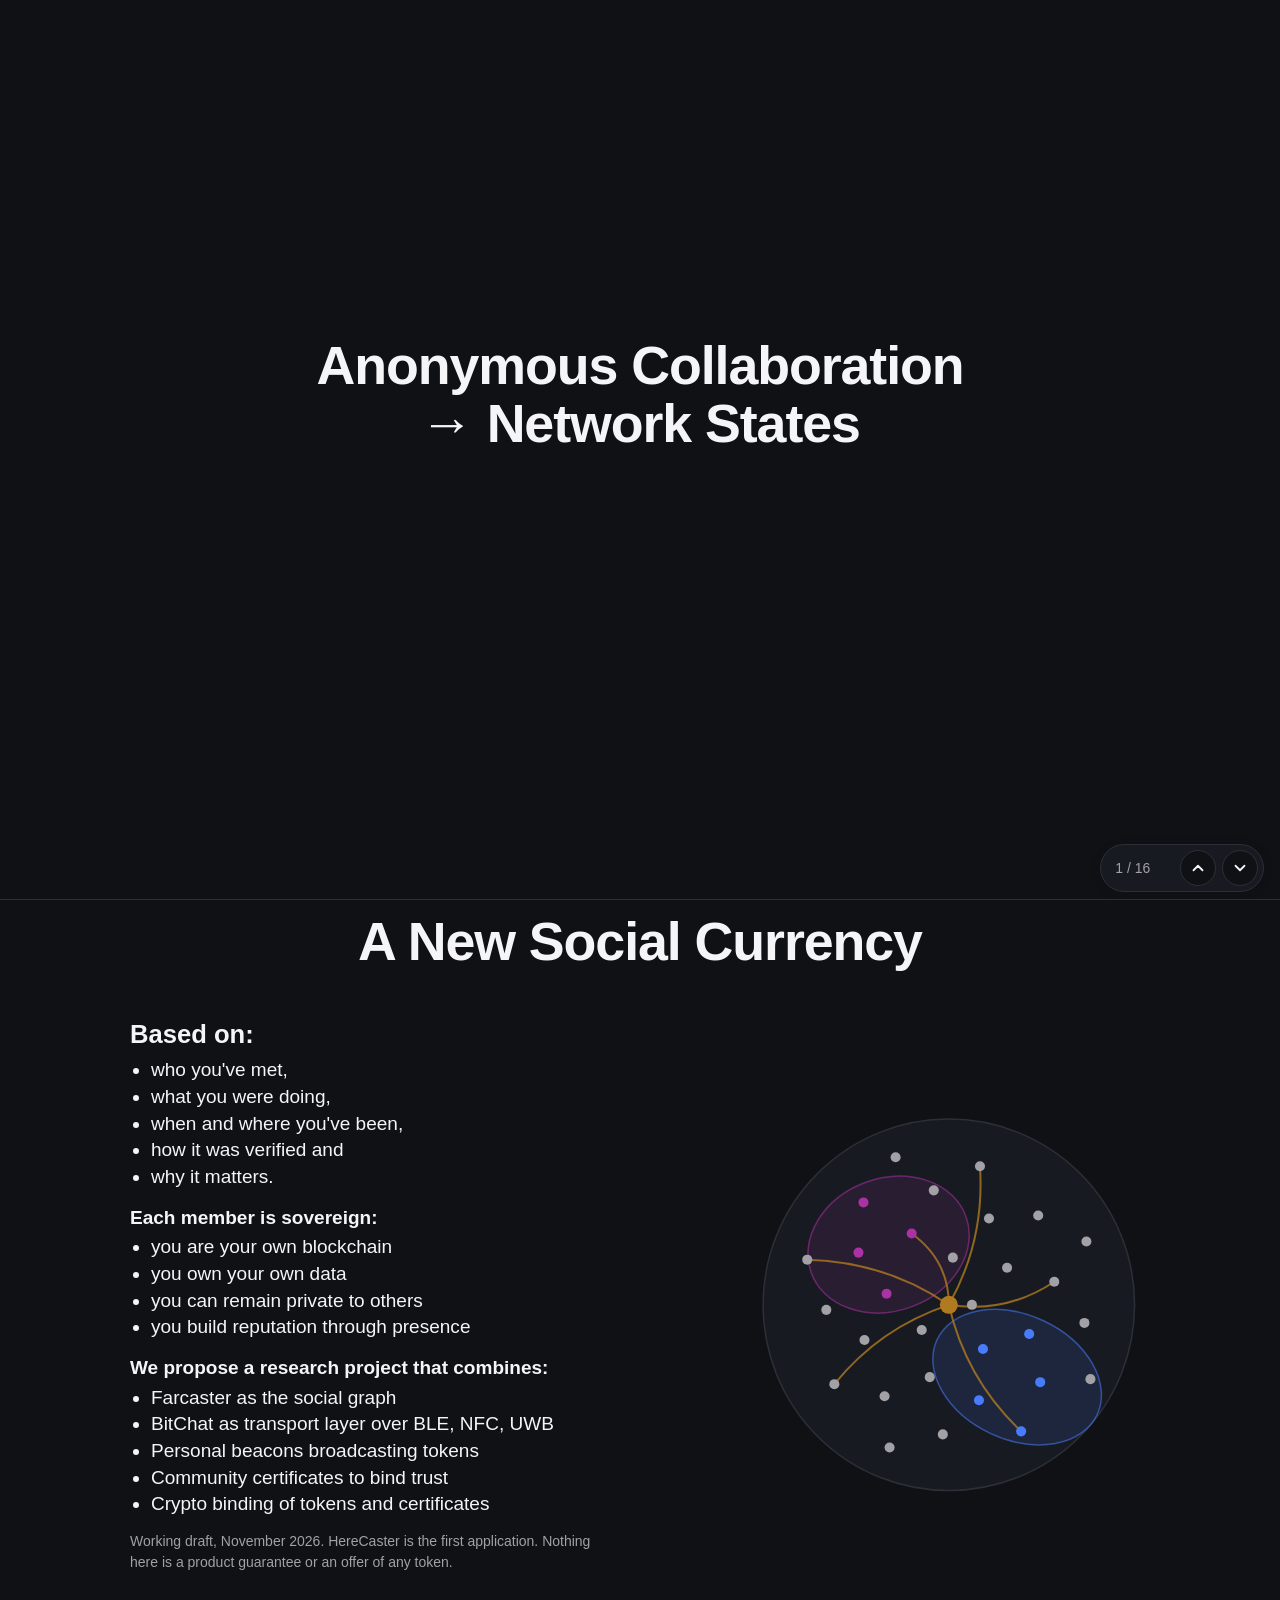
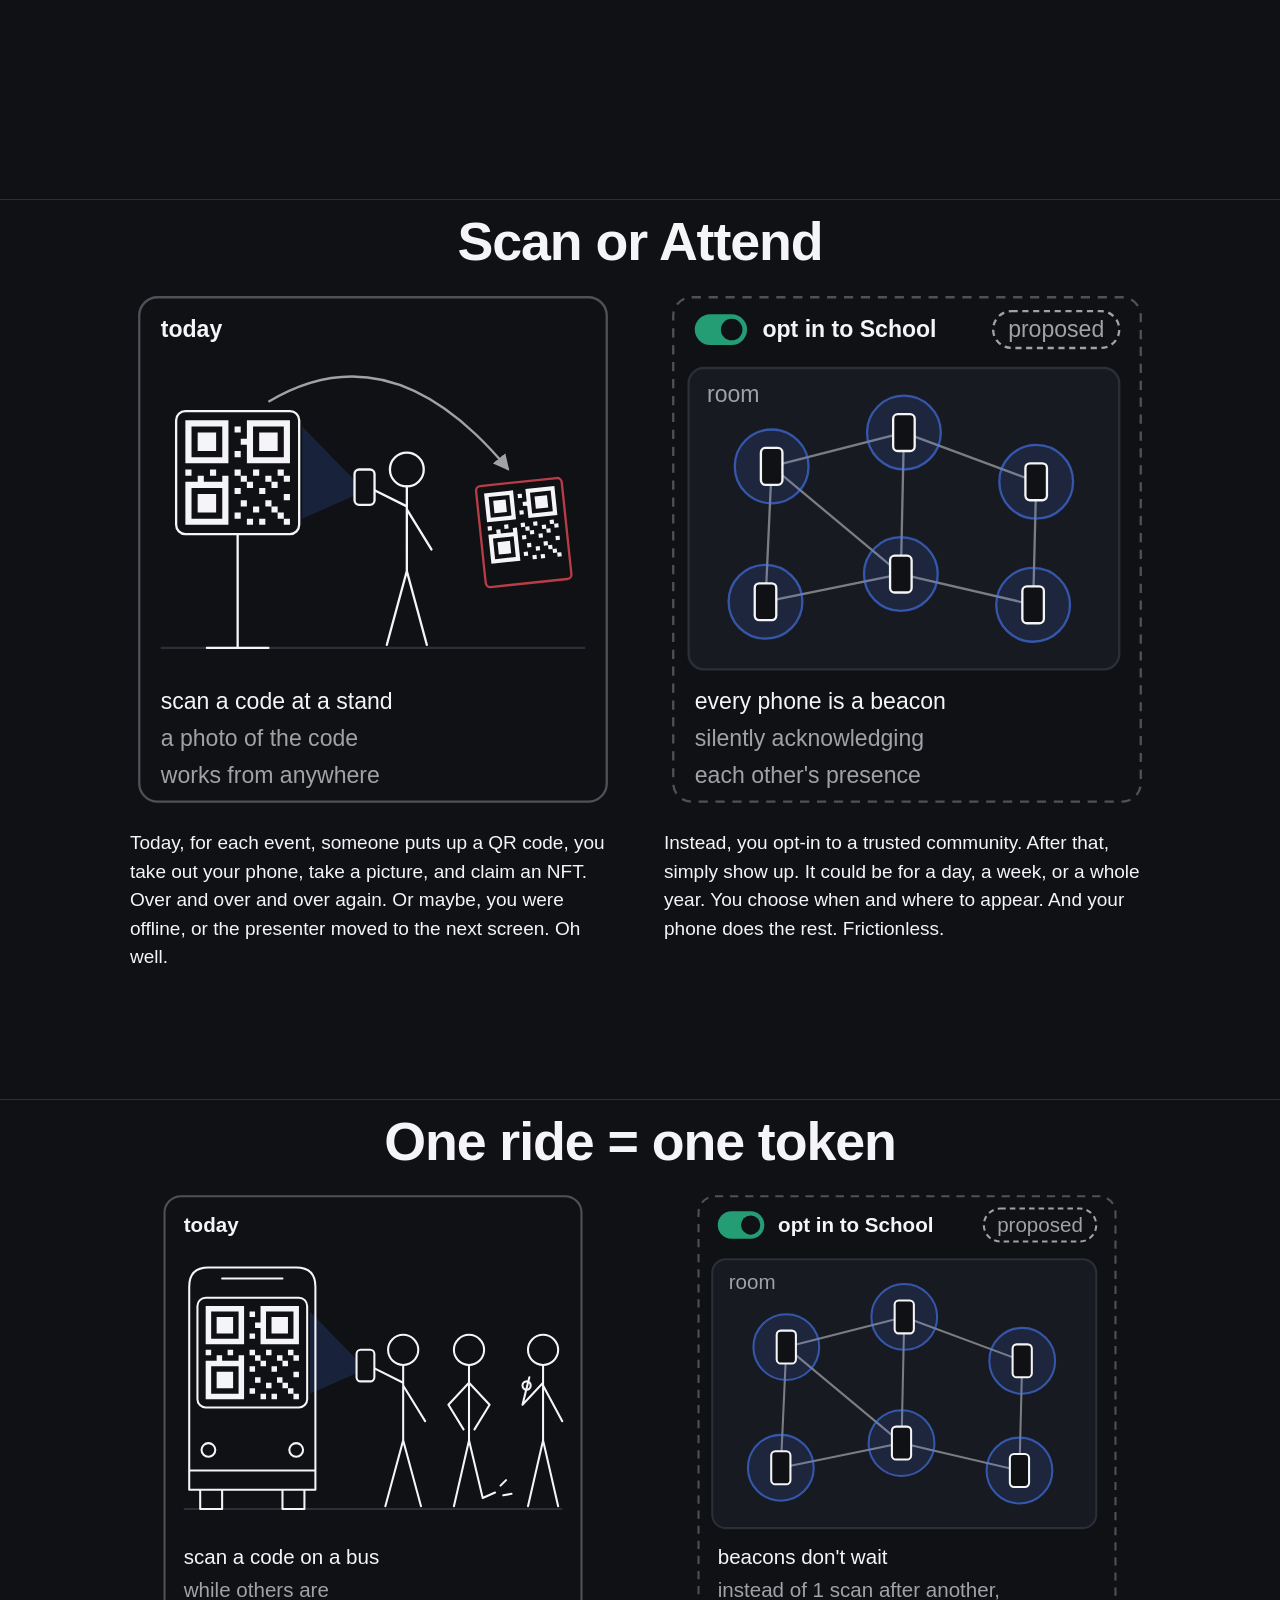
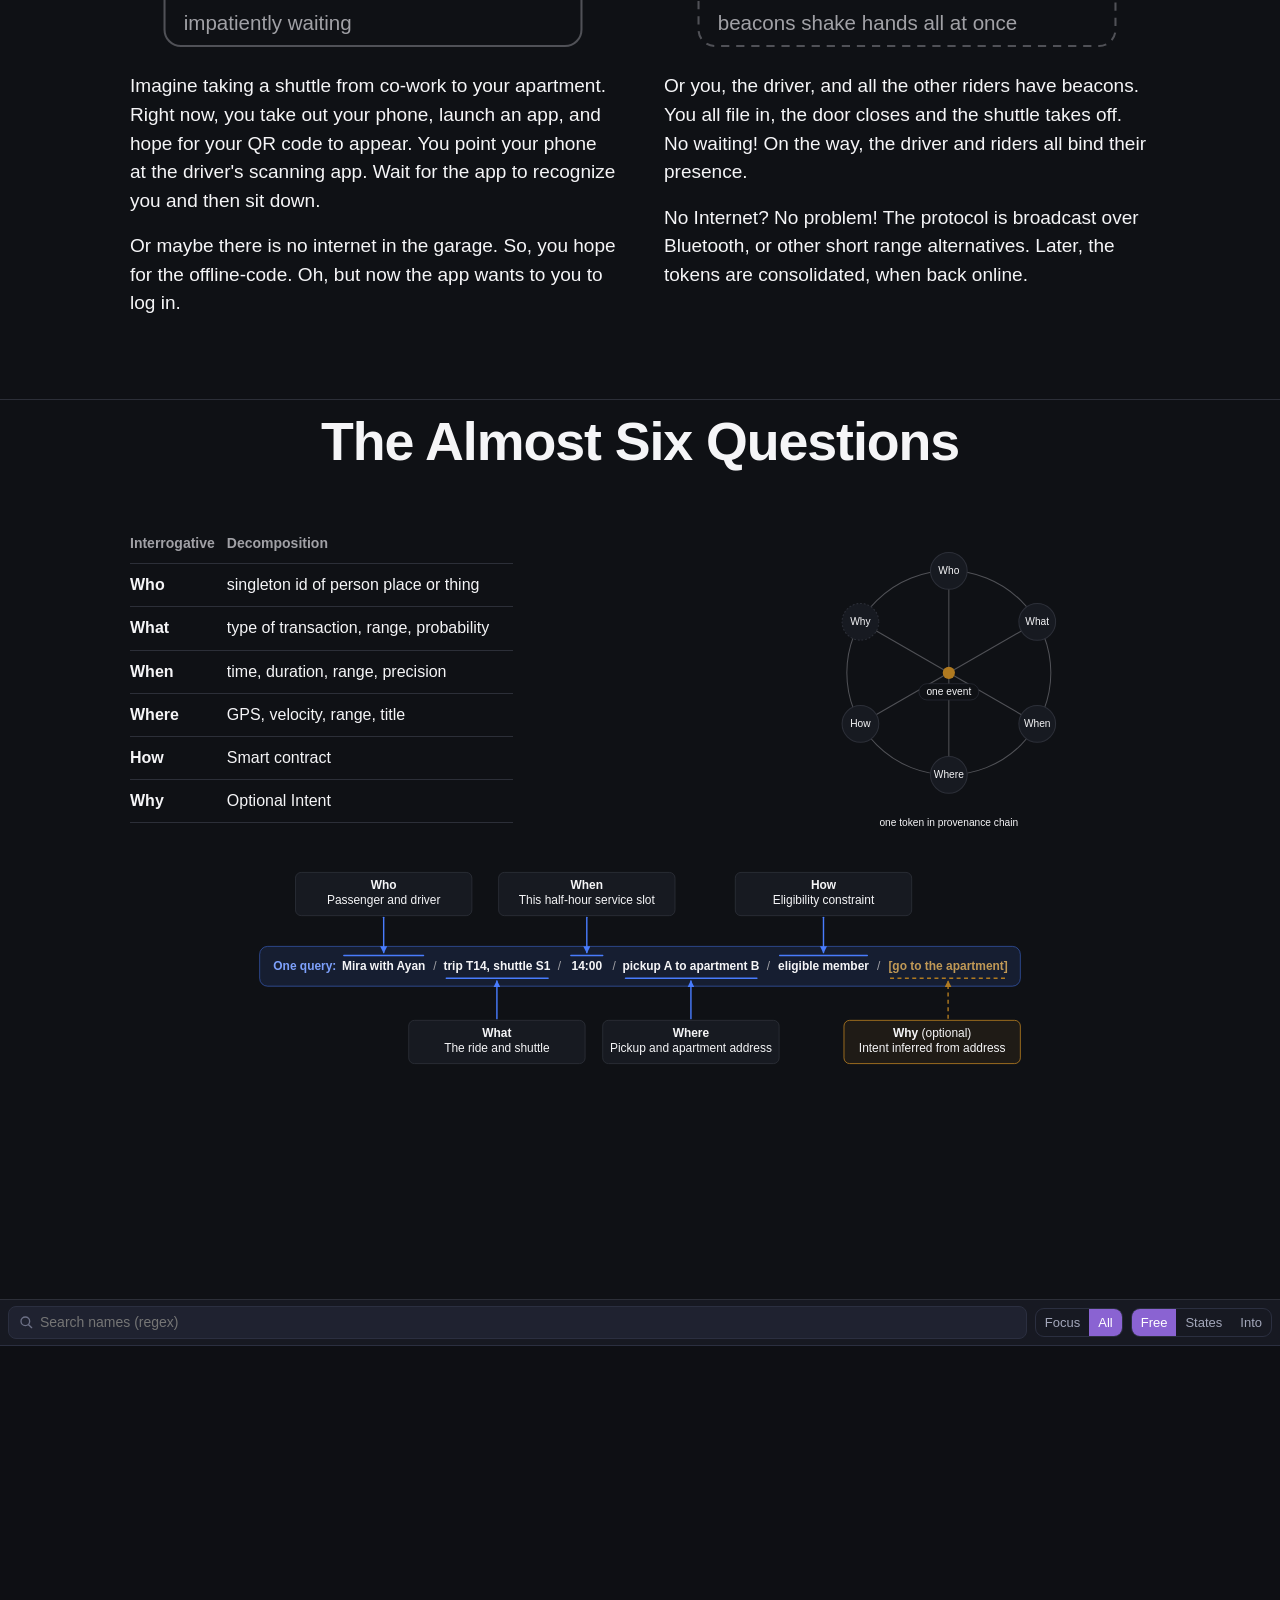
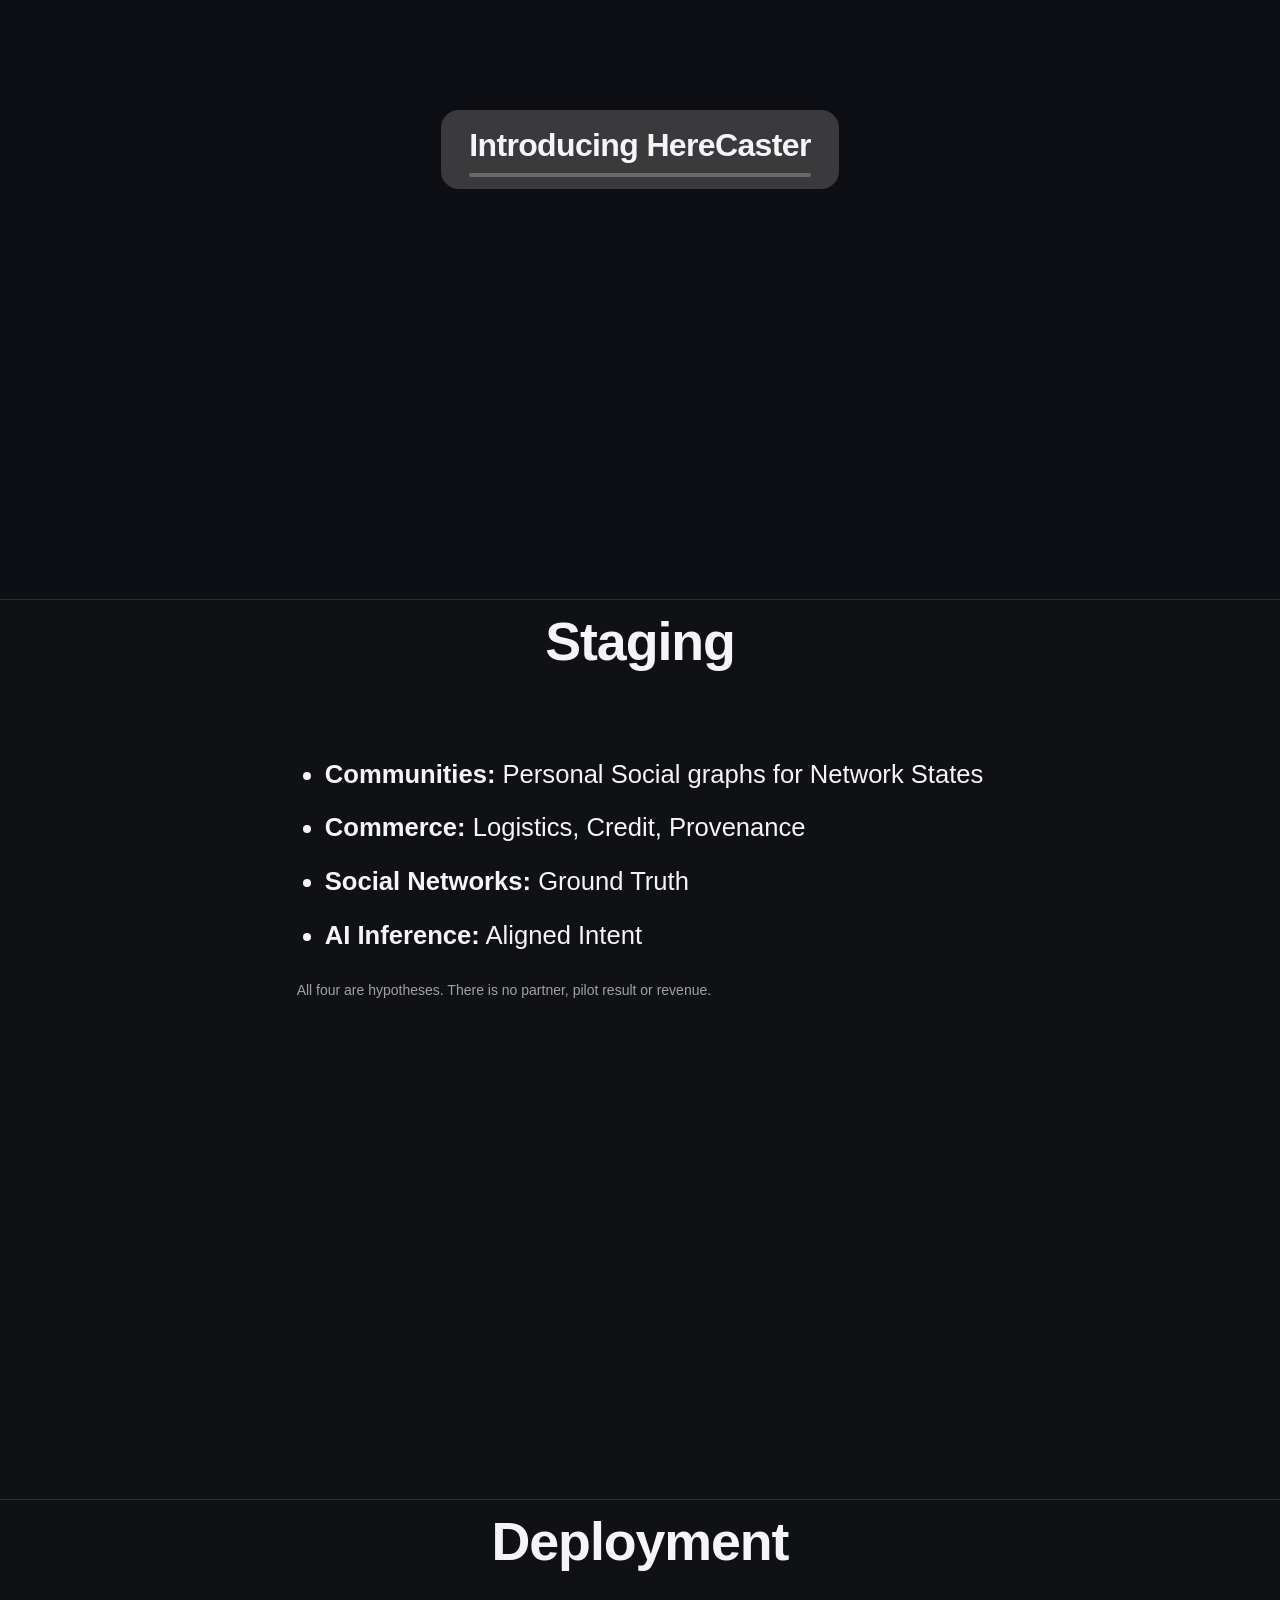
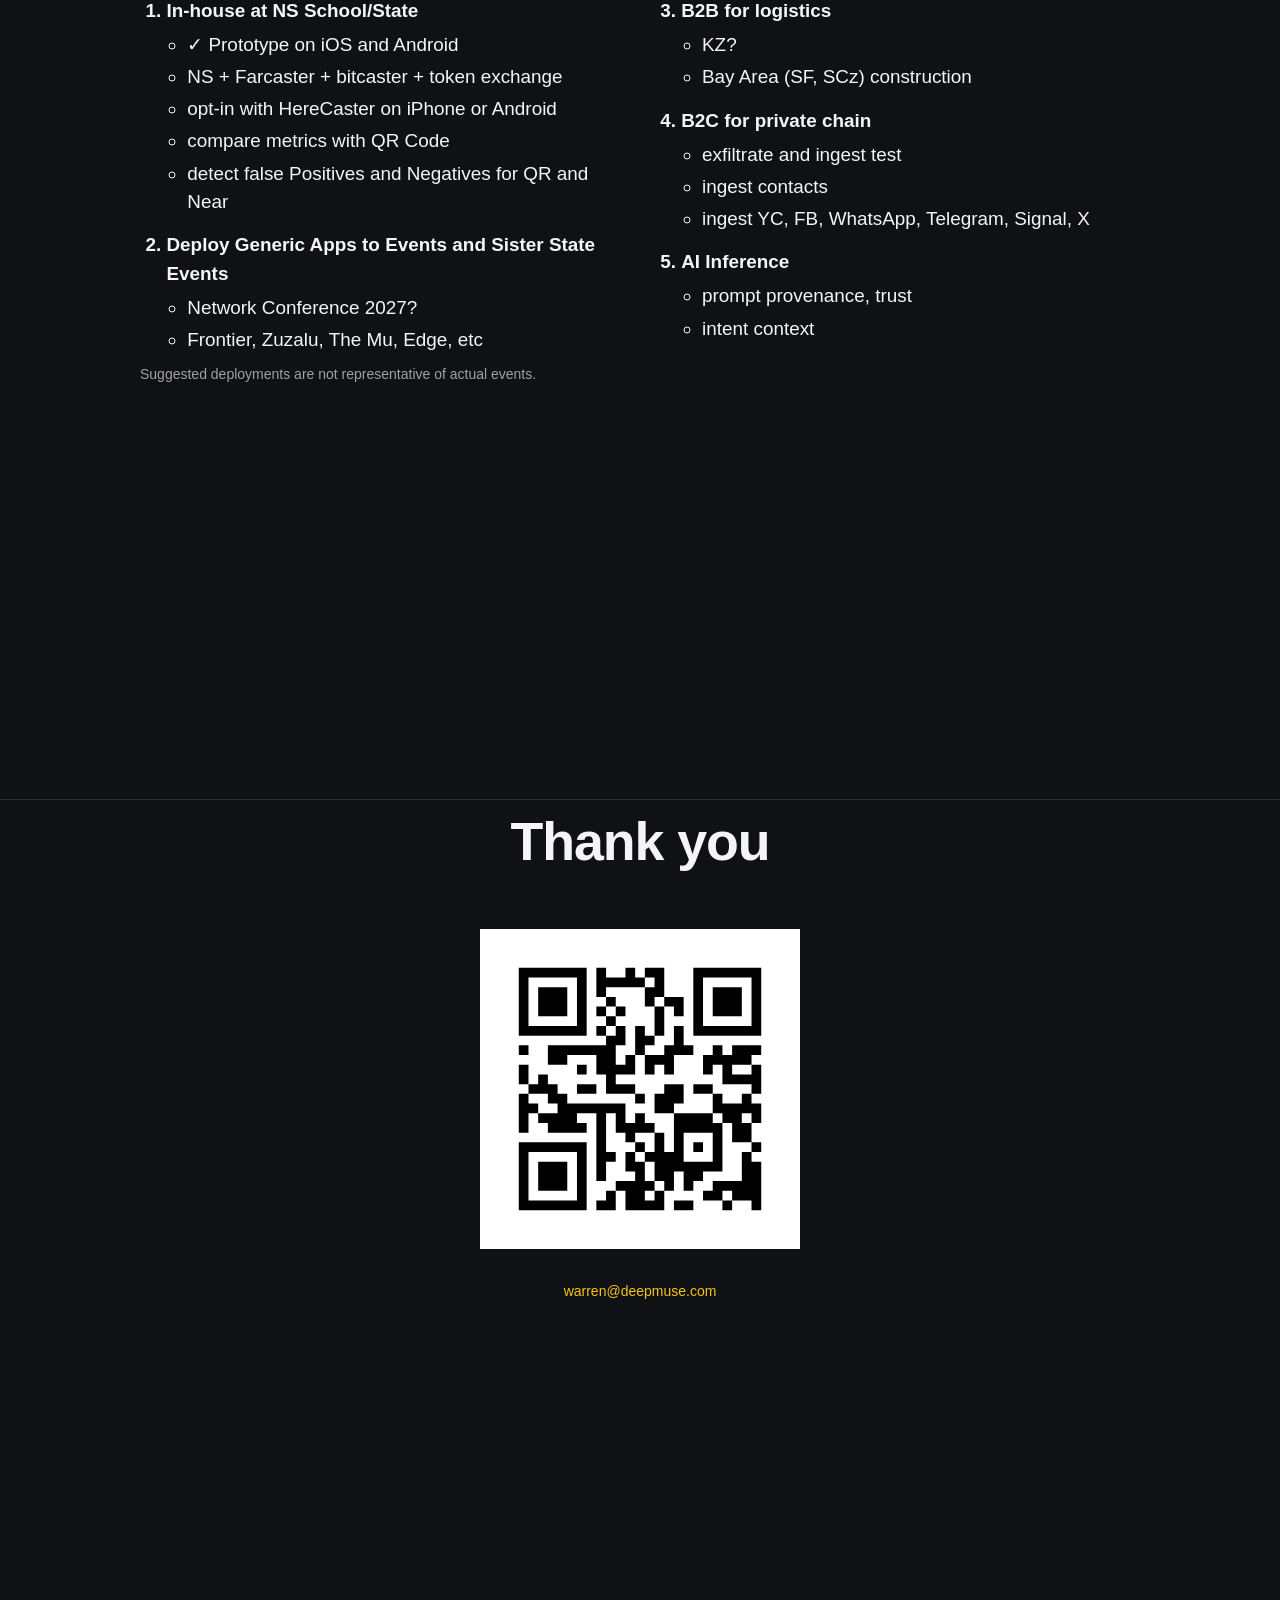
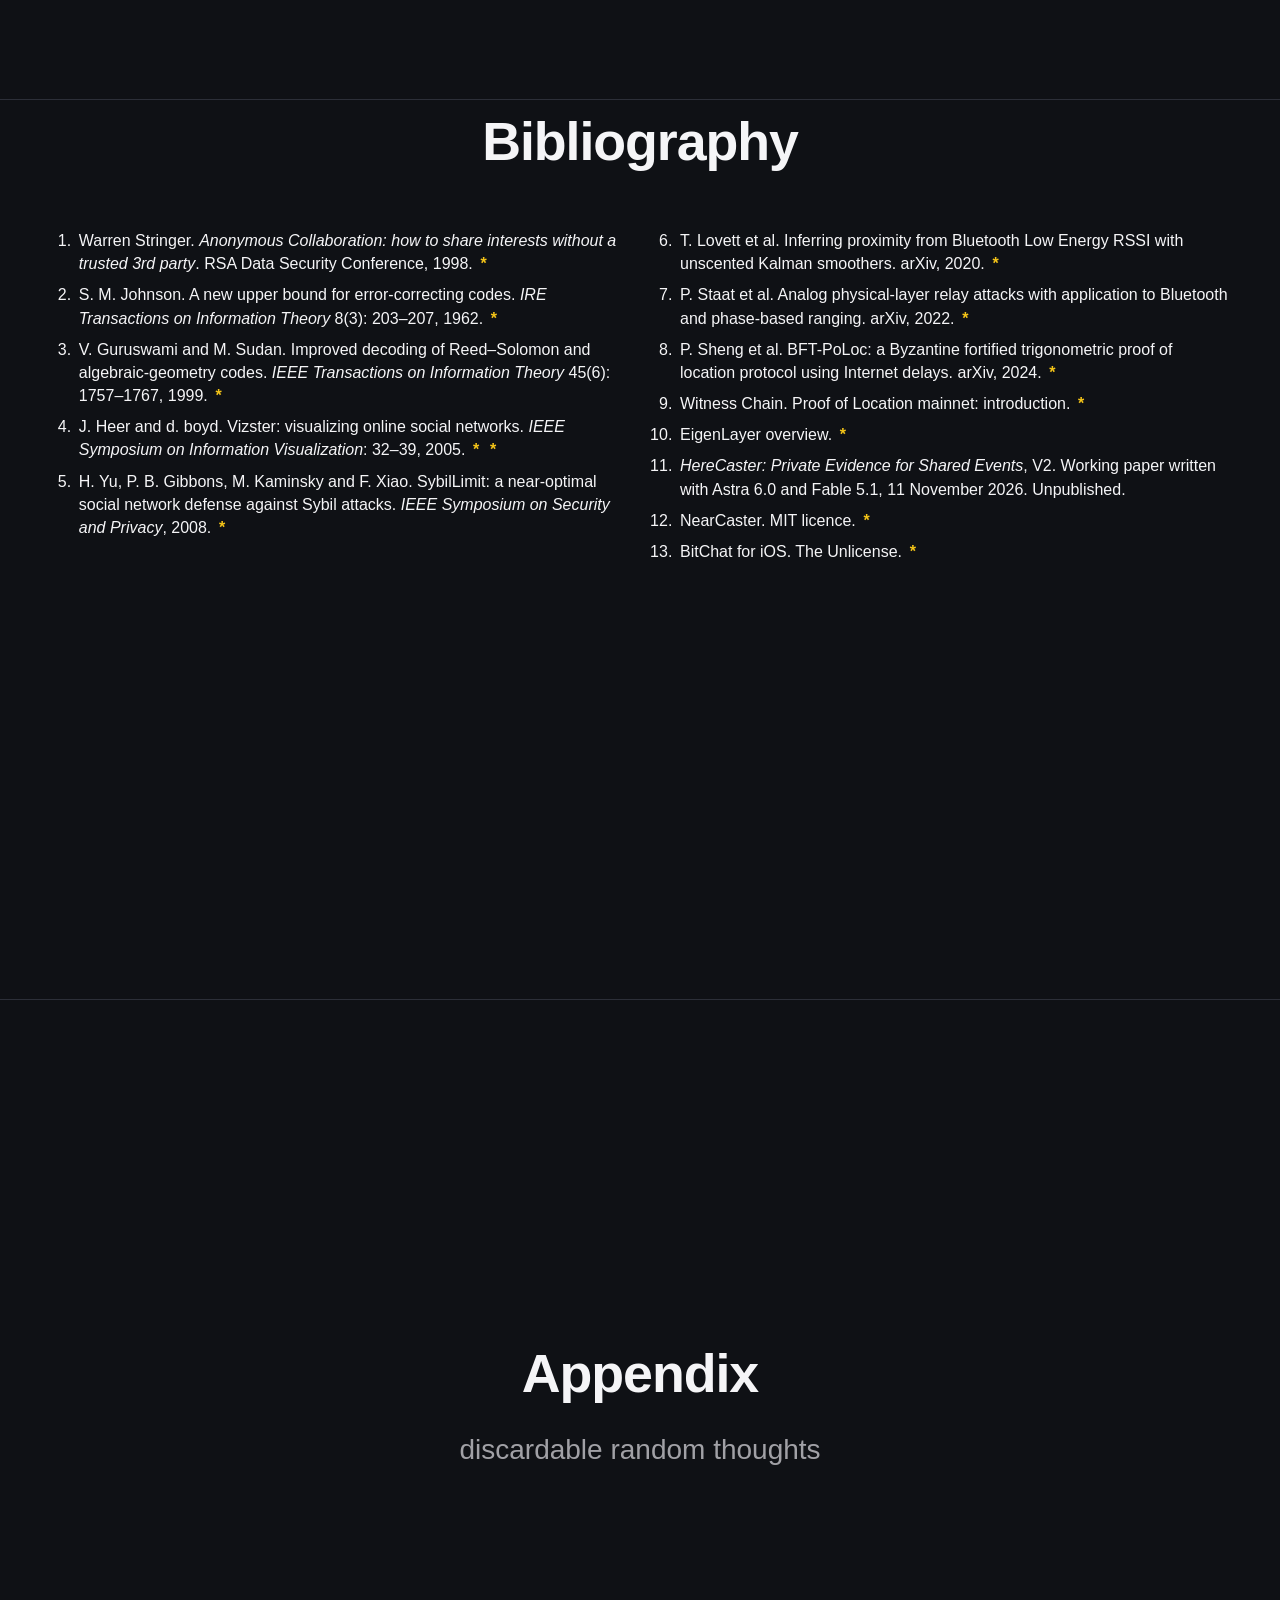
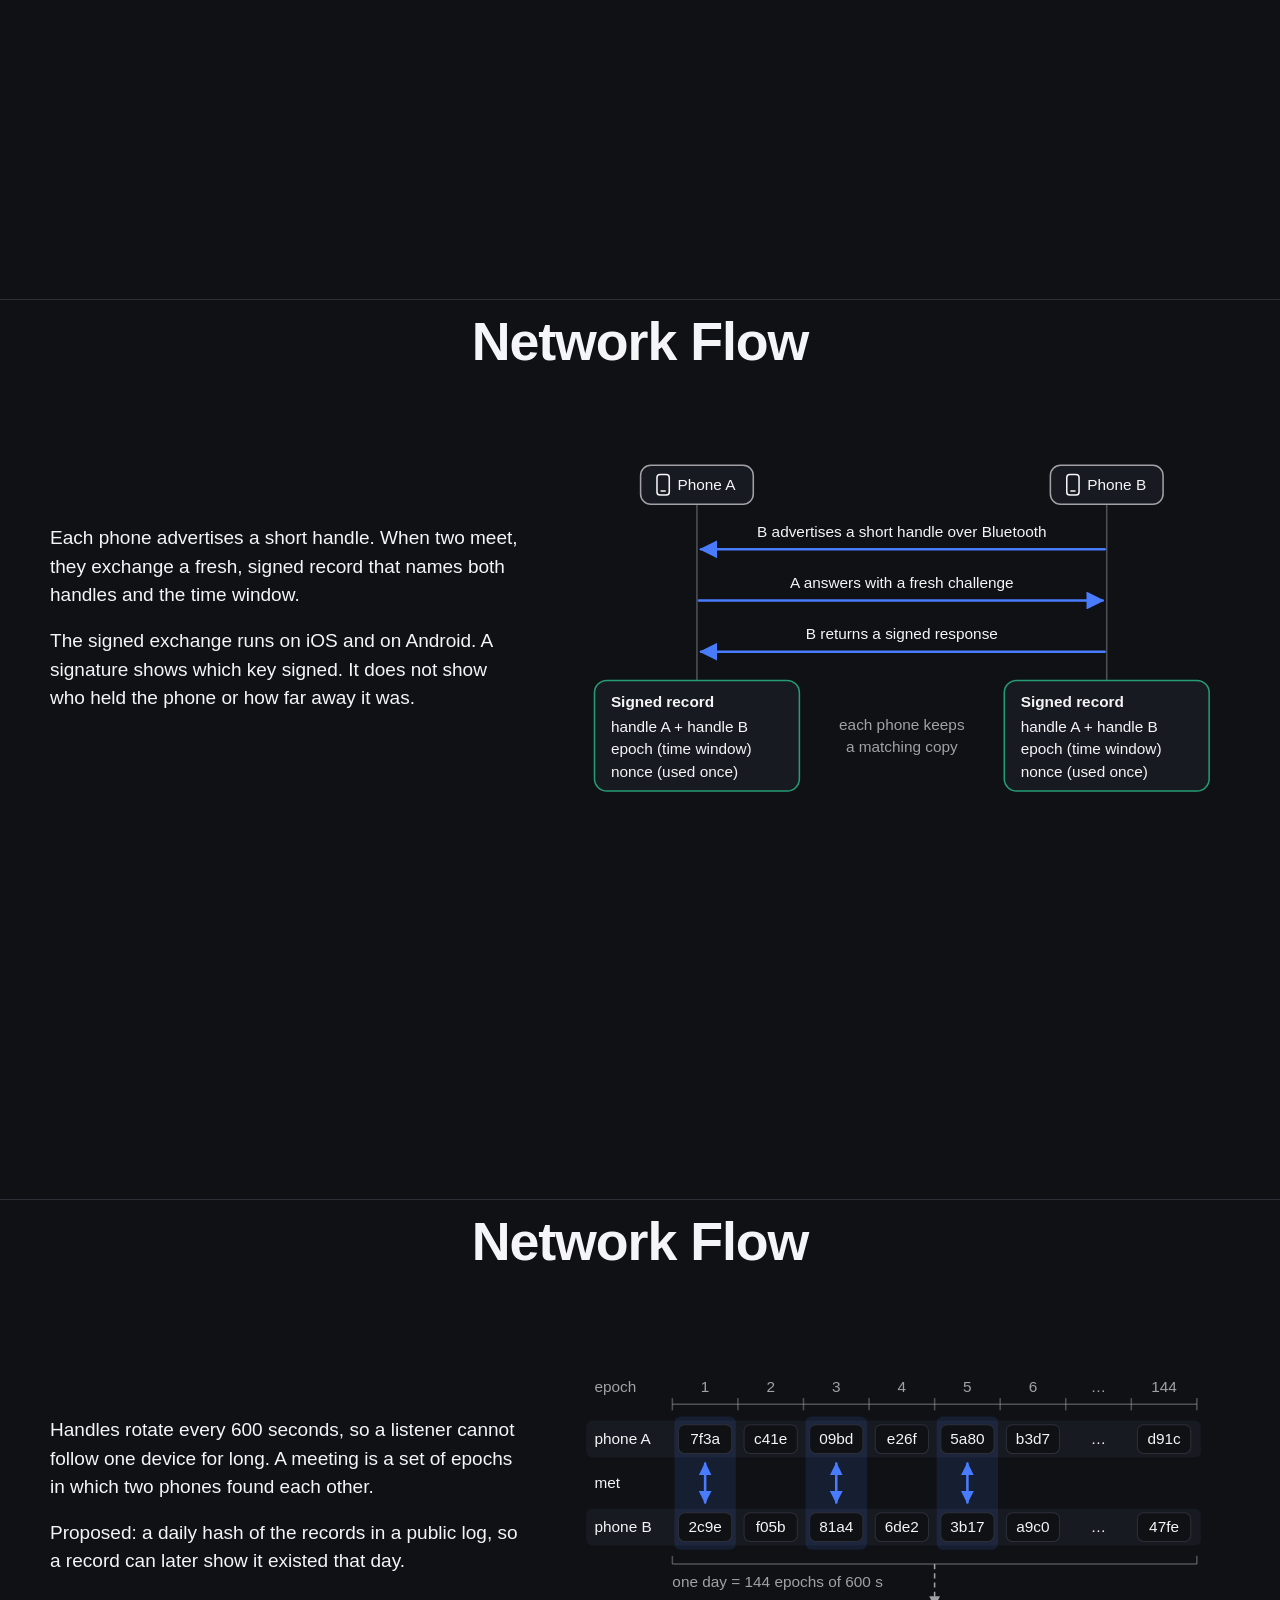
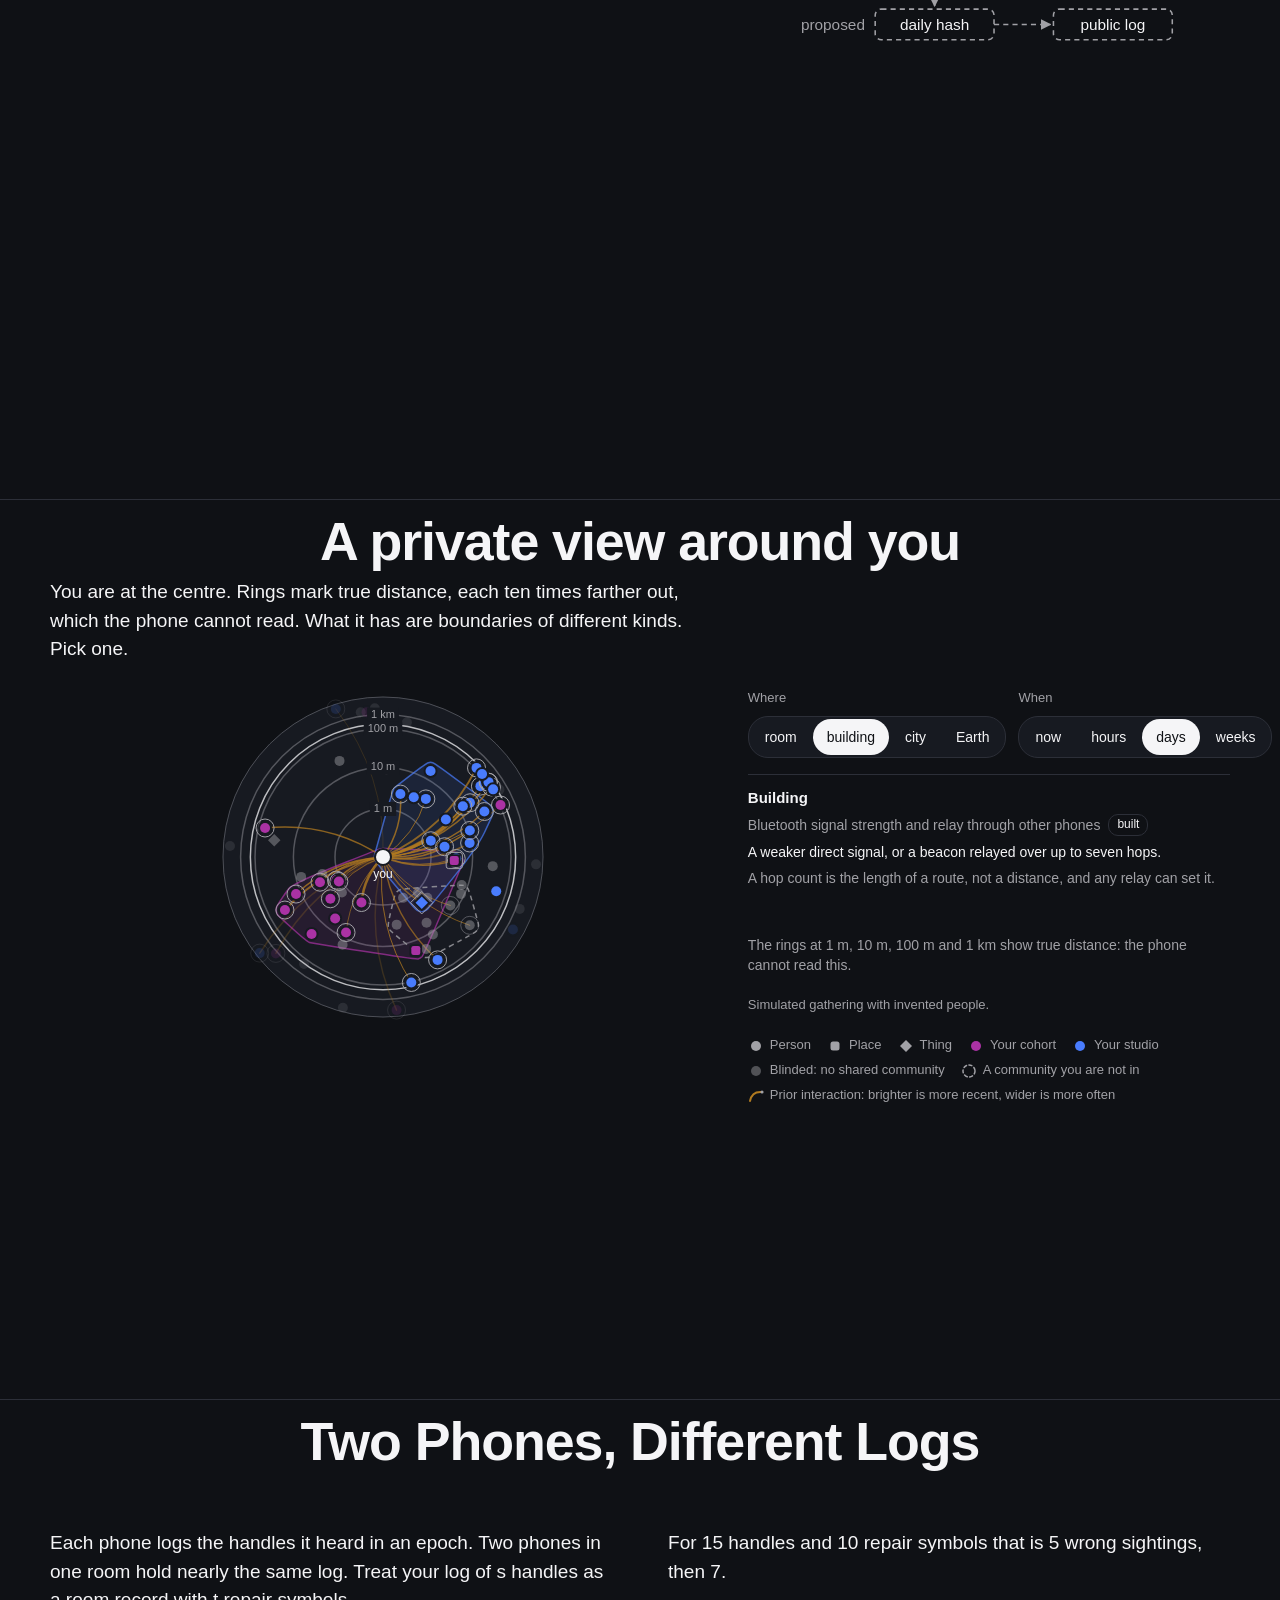
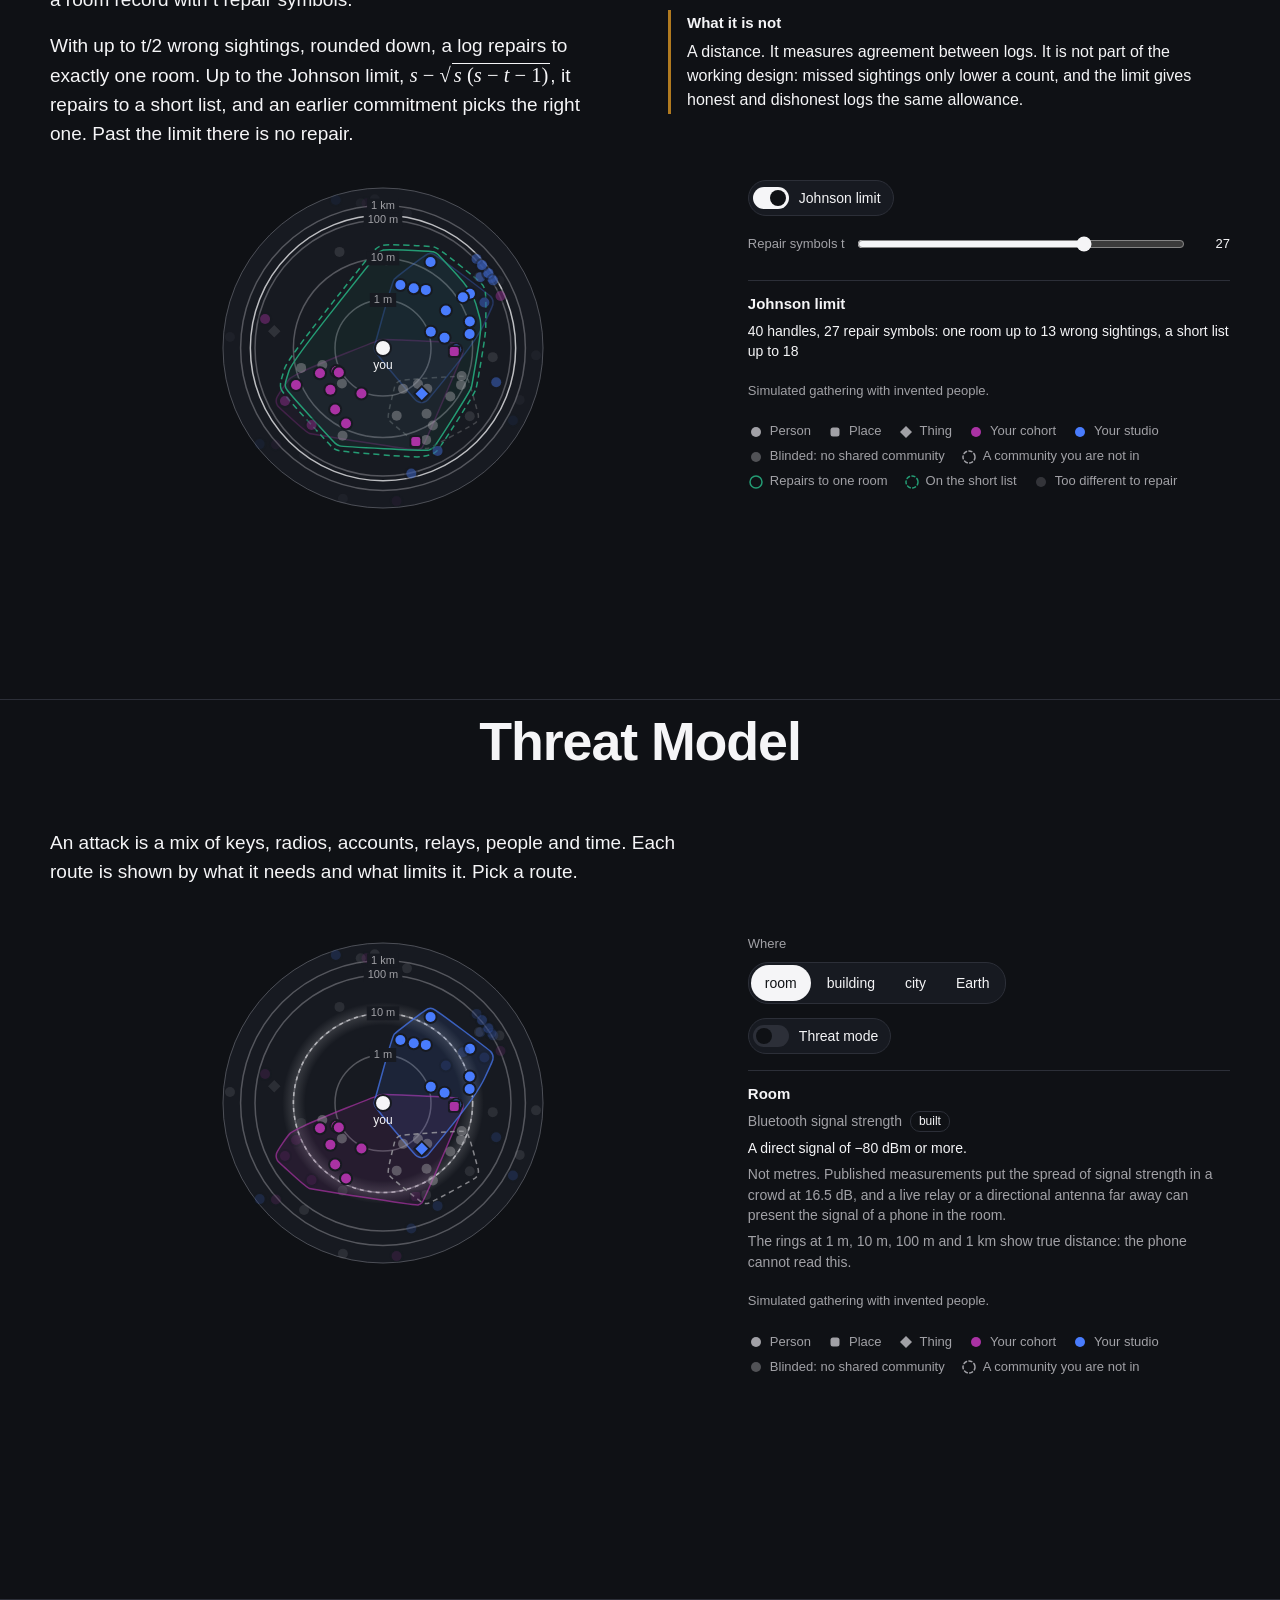
==== commit c76cbf94: "Always dark on screens, whatever the browser's light or dark setting; print stays light Co-Authored-" ====
--- a/index.html
+++ b/index.html
@@ -5,7 +5,7 @@
 <meta name="viewport" content="width=device-width, initial-scale=1">
 <title>Coincidence: a post-fiat based social currency</title>
 <meta name="description" content="A post-fiat based social currency based on: who you've been around, what you were doing, when and where you've been, how it was verified, and why it matters.">
-<meta name="color-scheme" content="light dark">
+<meta name="color-scheme" content="dark">
 <meta name="darkreader-lock">
 <link rel="icon" href="data:image/svg+xml,%3Csvg xmlns='http://www.w3.org/2000/svg' viewBox='0 0 32 32'%3E%3Ccircle cx='16' cy='16' r='12' fill='none' stroke='%236e6e73' stroke-width='3'/%3E%3Ccircle cx='16' cy='16' r='4' fill='%23d27830'/%3E%3C/svg%3E">
 <link rel="stylesheet" href="site.css">
--- a/site.css
+++ b/site.css
@@ -14,10 +14,11 @@
   --c-threat: #a43a41;
   --font: -apple-system, BlinkMacSystemFont, "Helvetica Neue", Helvetica, Arial, sans-serif;
   --gutter: 16px;
-  color-scheme: light dark;
-}
-
-@media (prefers-color-scheme: dark) {
+  color-scheme: dark;
+}
+
+/* Always dark on screens; print stays light */
+@media screen {
   :root {
     --paper: #0f1115;
     --paper-2: #171a21;
--- a/petri/petri.css
+++ b/petri/petri.css
@@ -21,7 +21,7 @@
   font-size: 15px;
   line-height: 1.45;
 }
-@media (prefers-color-scheme: dark) {
+@media screen {
   .petri {
     --pc-ink: var(--ink, #f5f5f7);
     --pc-ink-2: var(--ink-2, #a1a1a6);
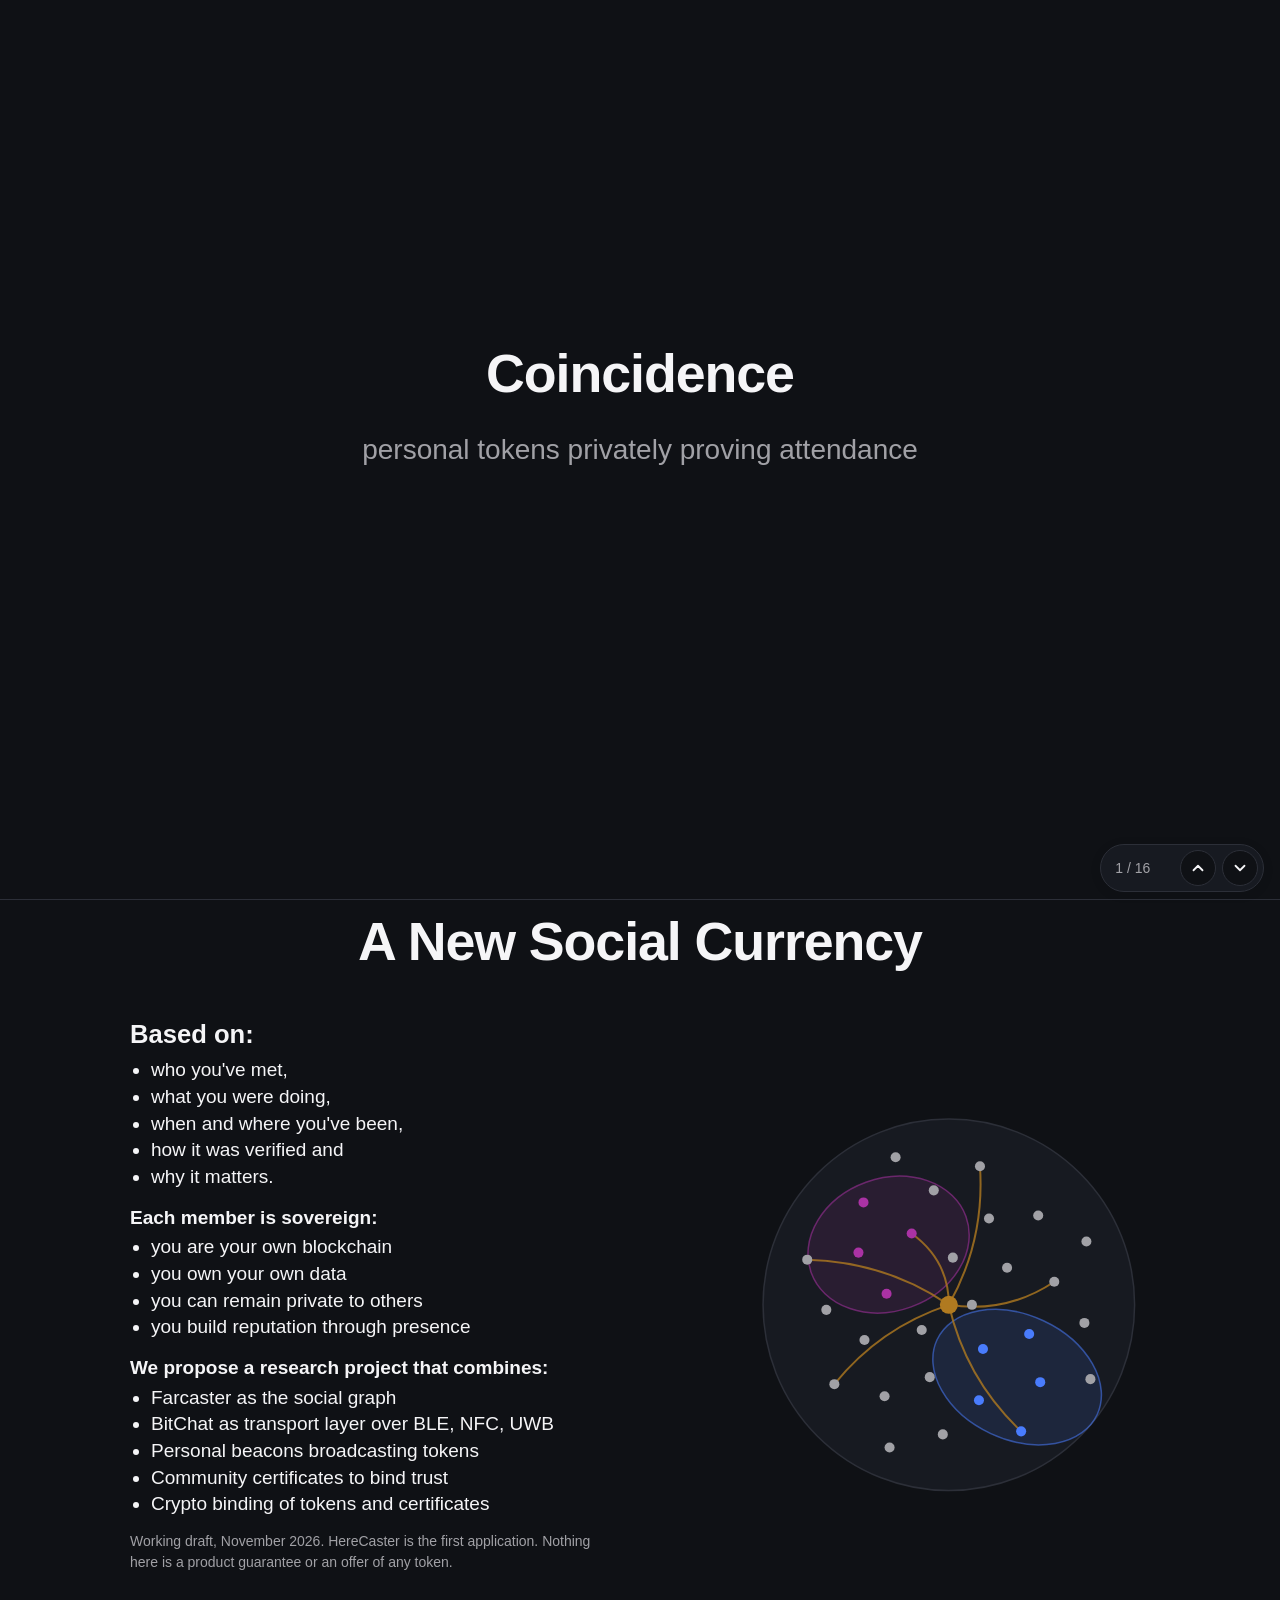
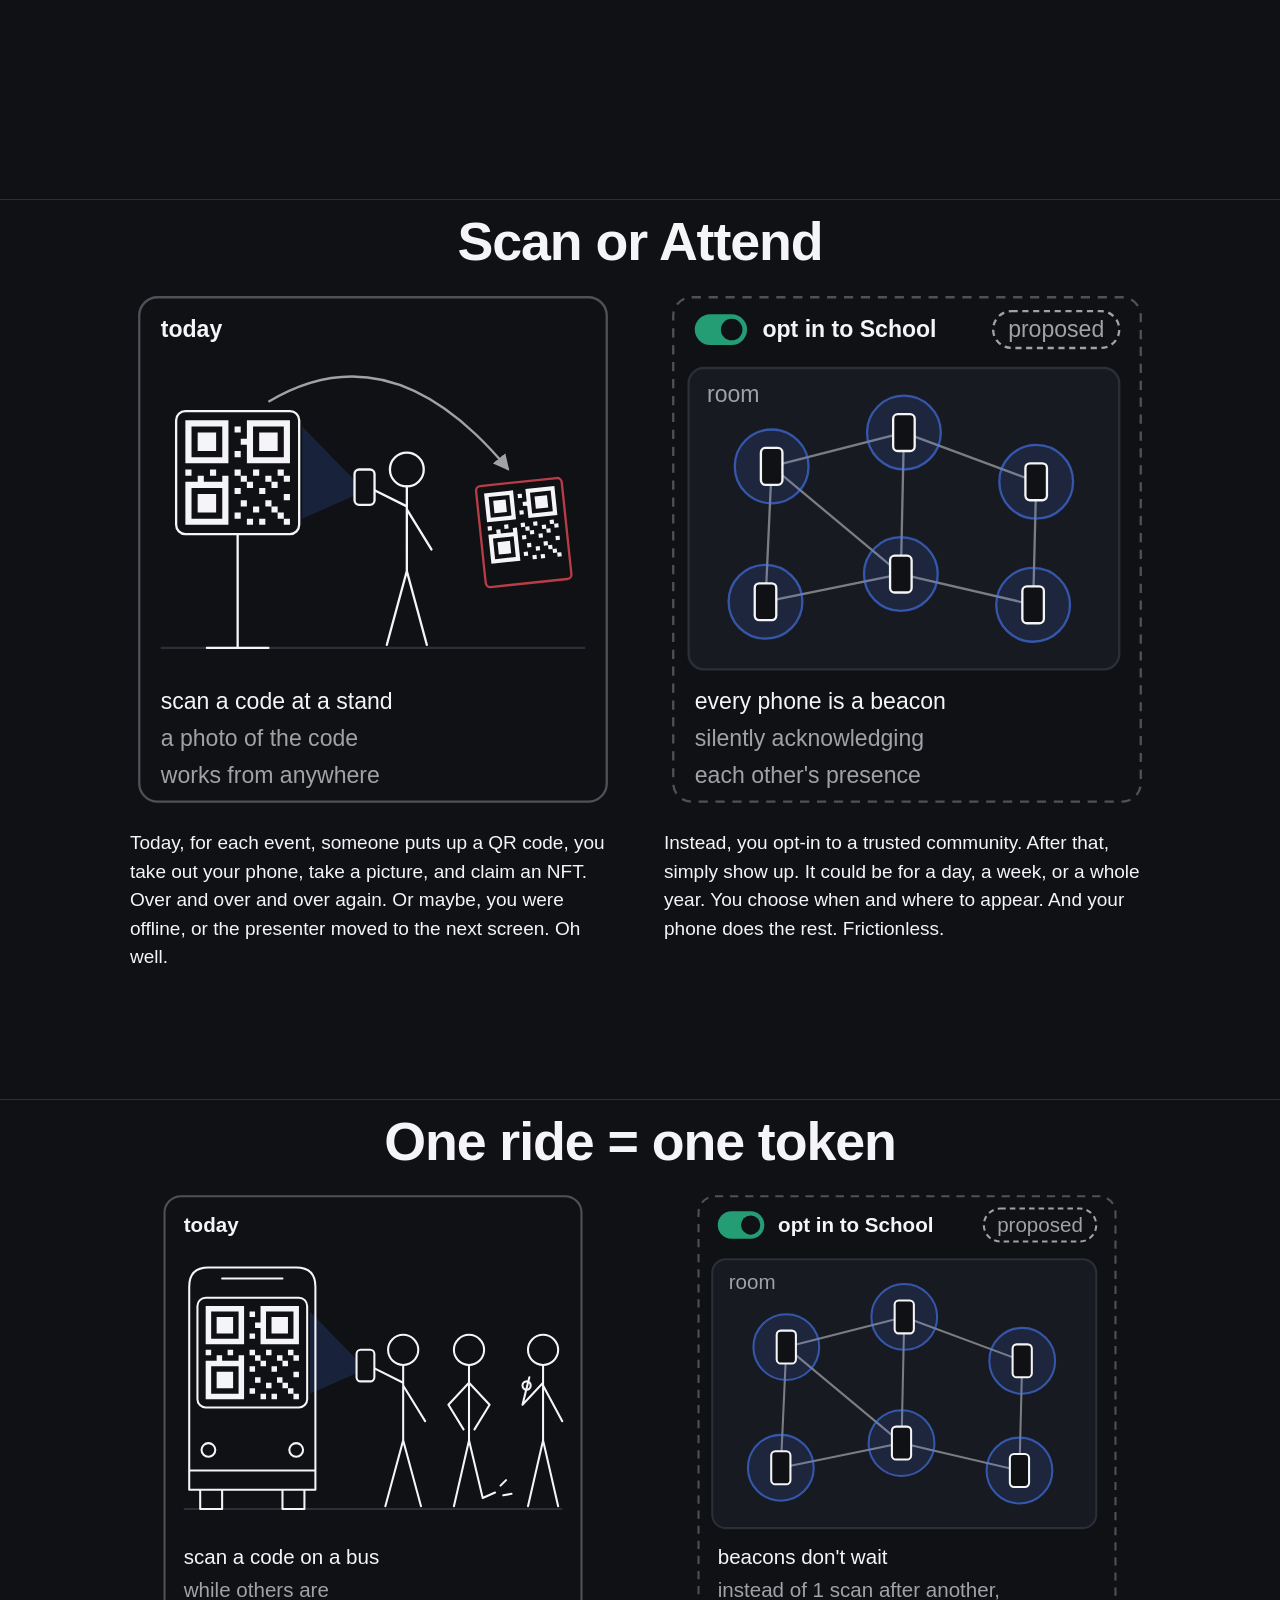
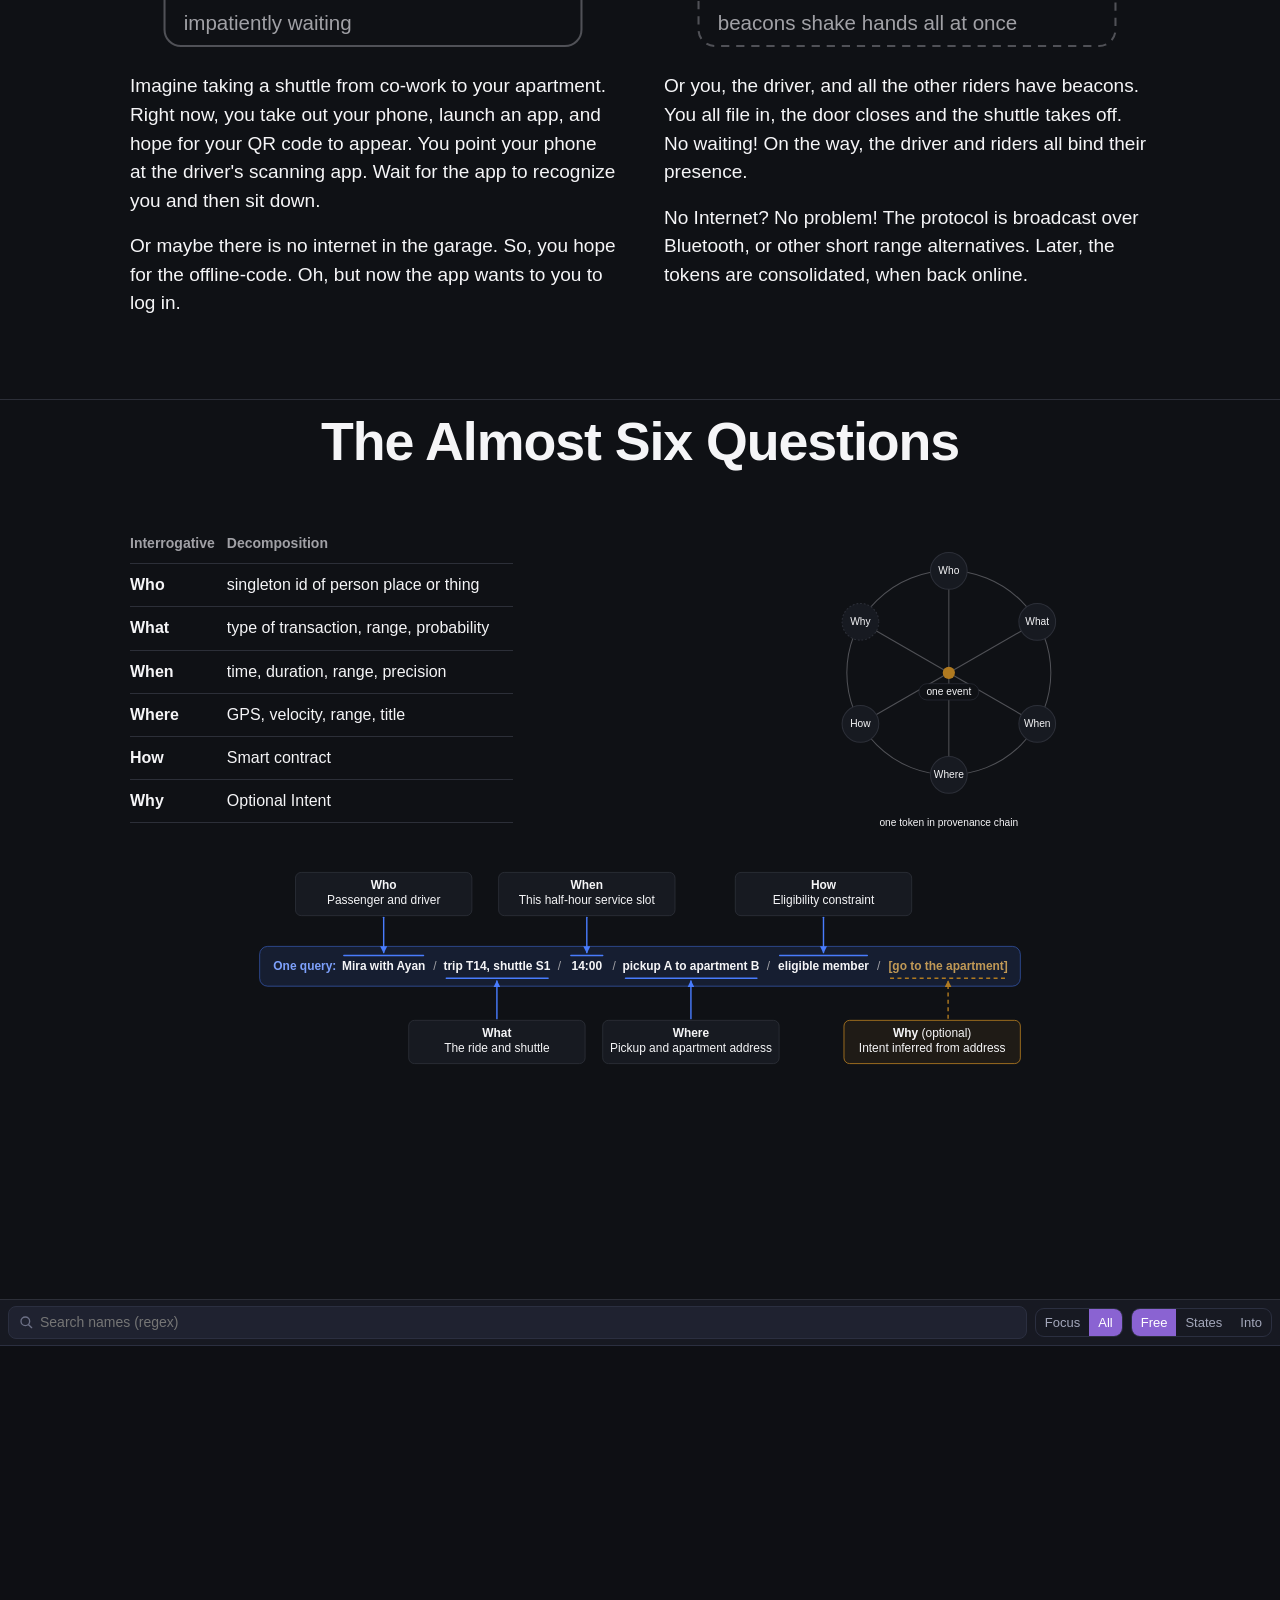
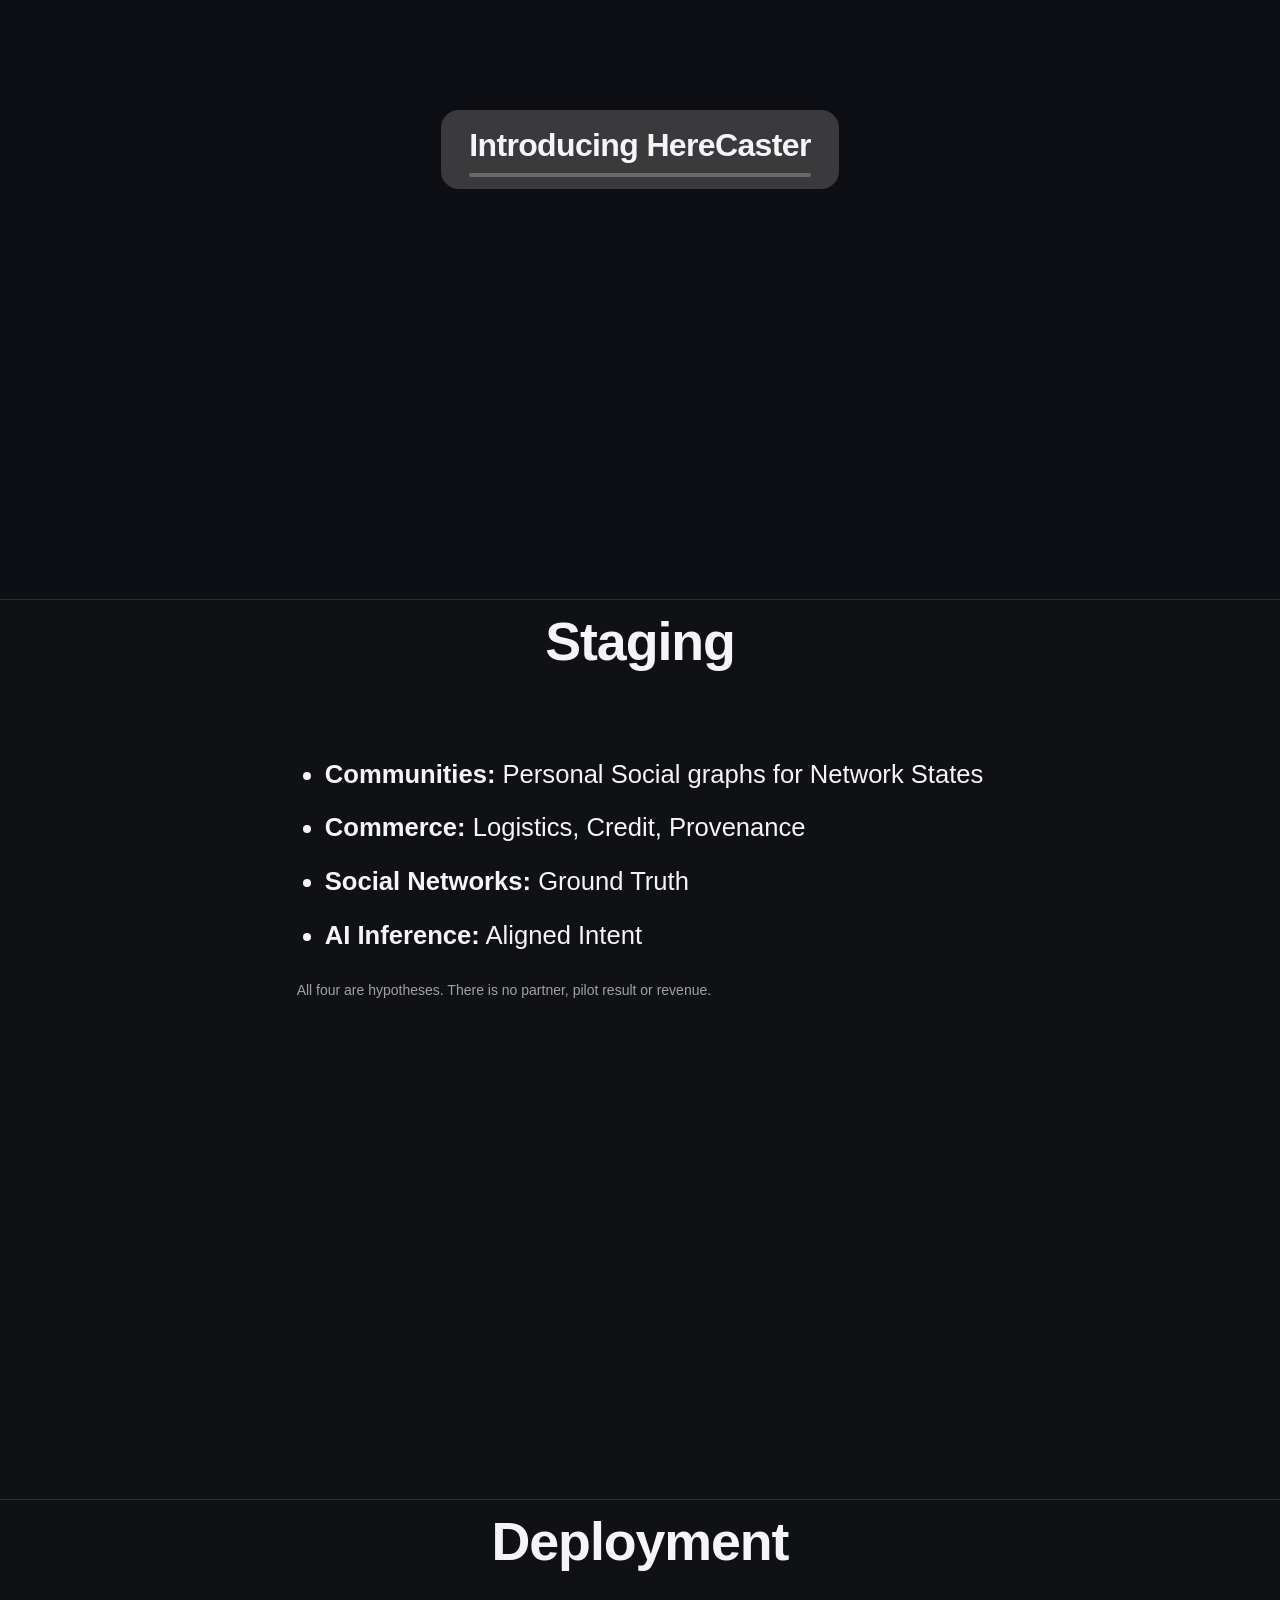
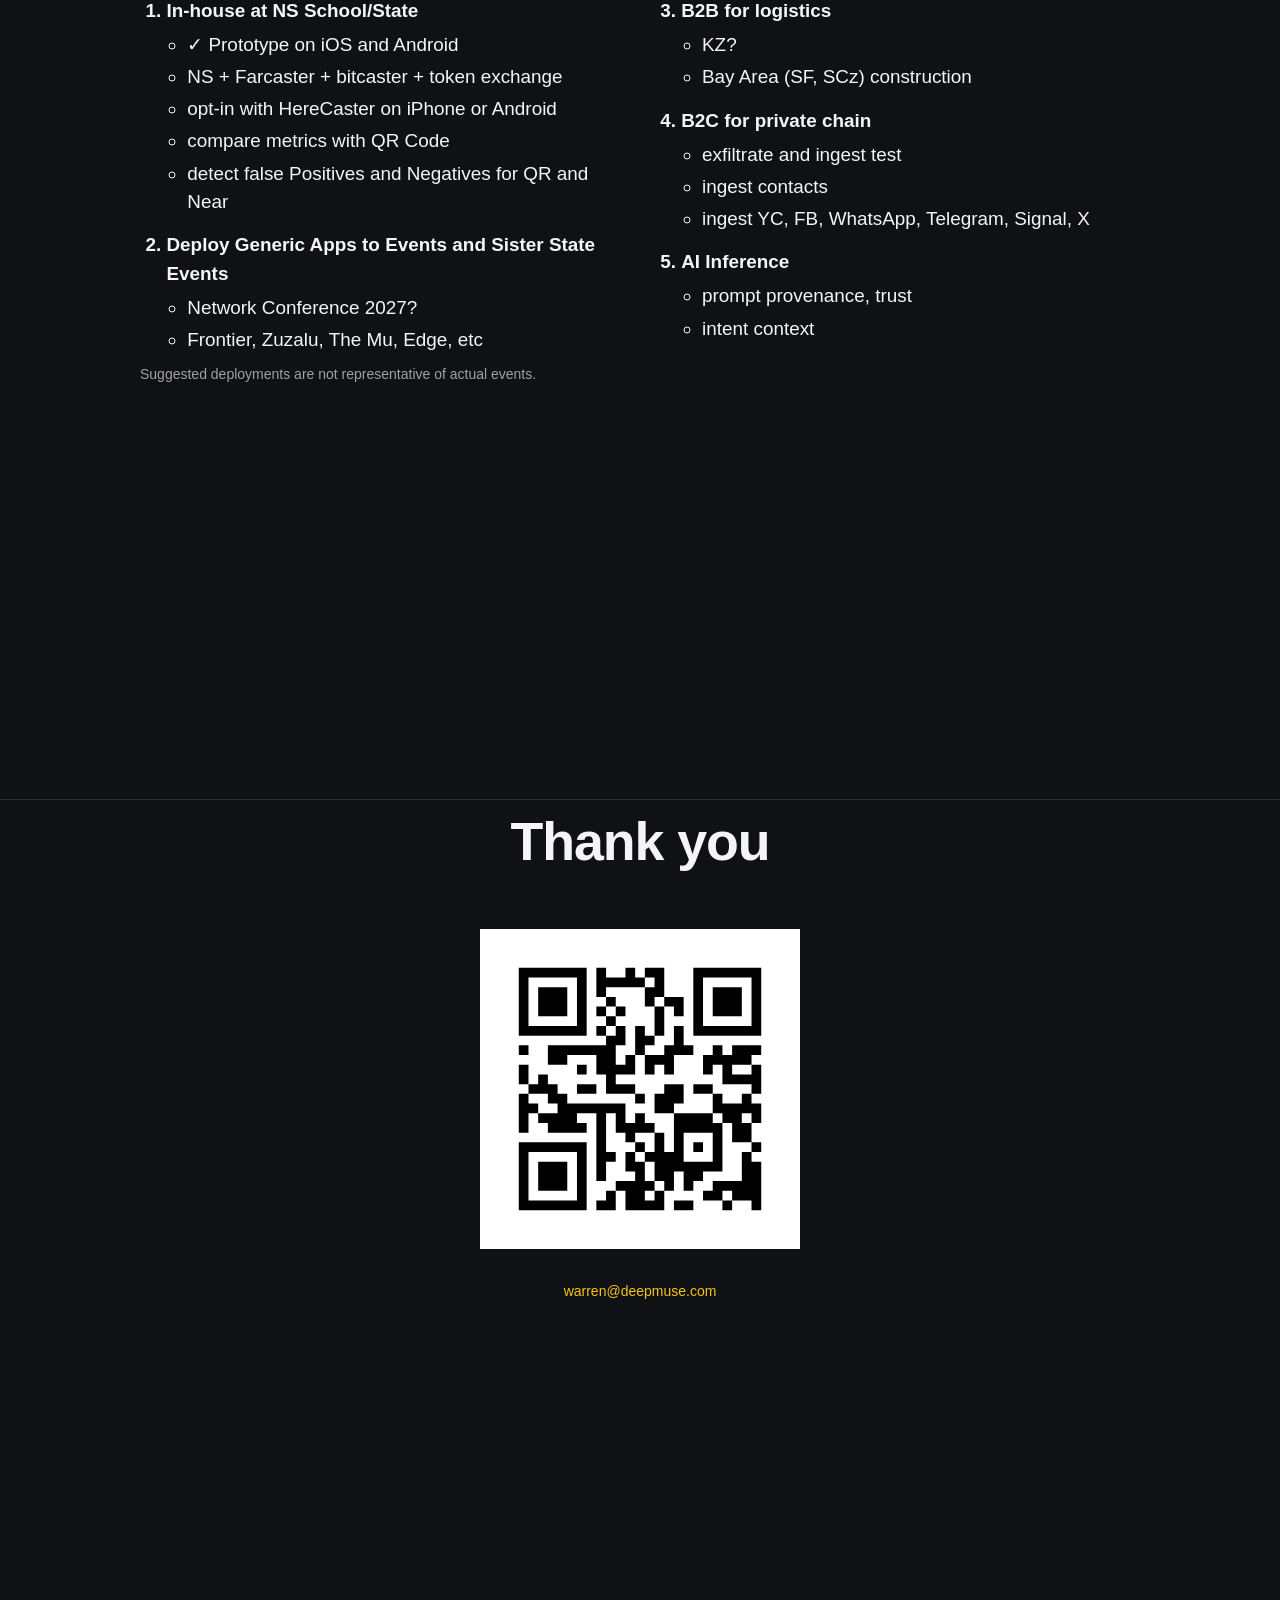
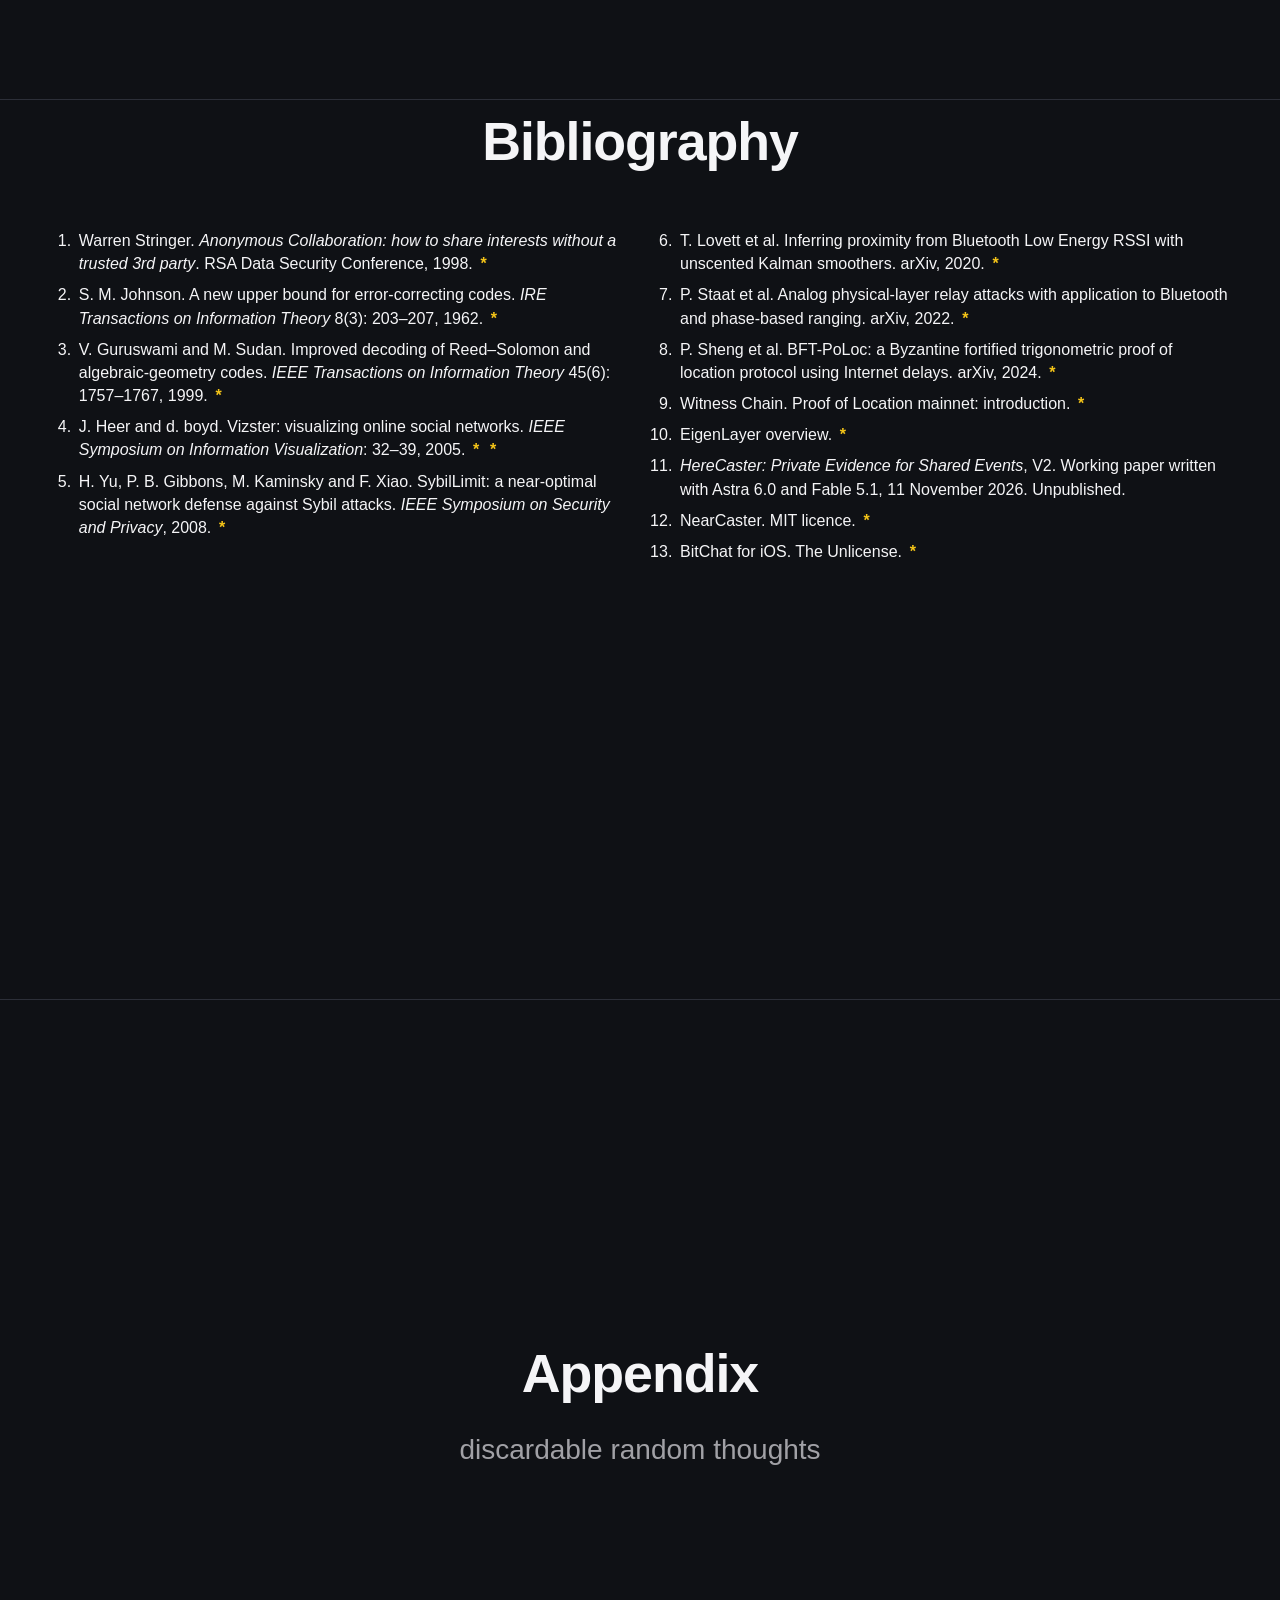
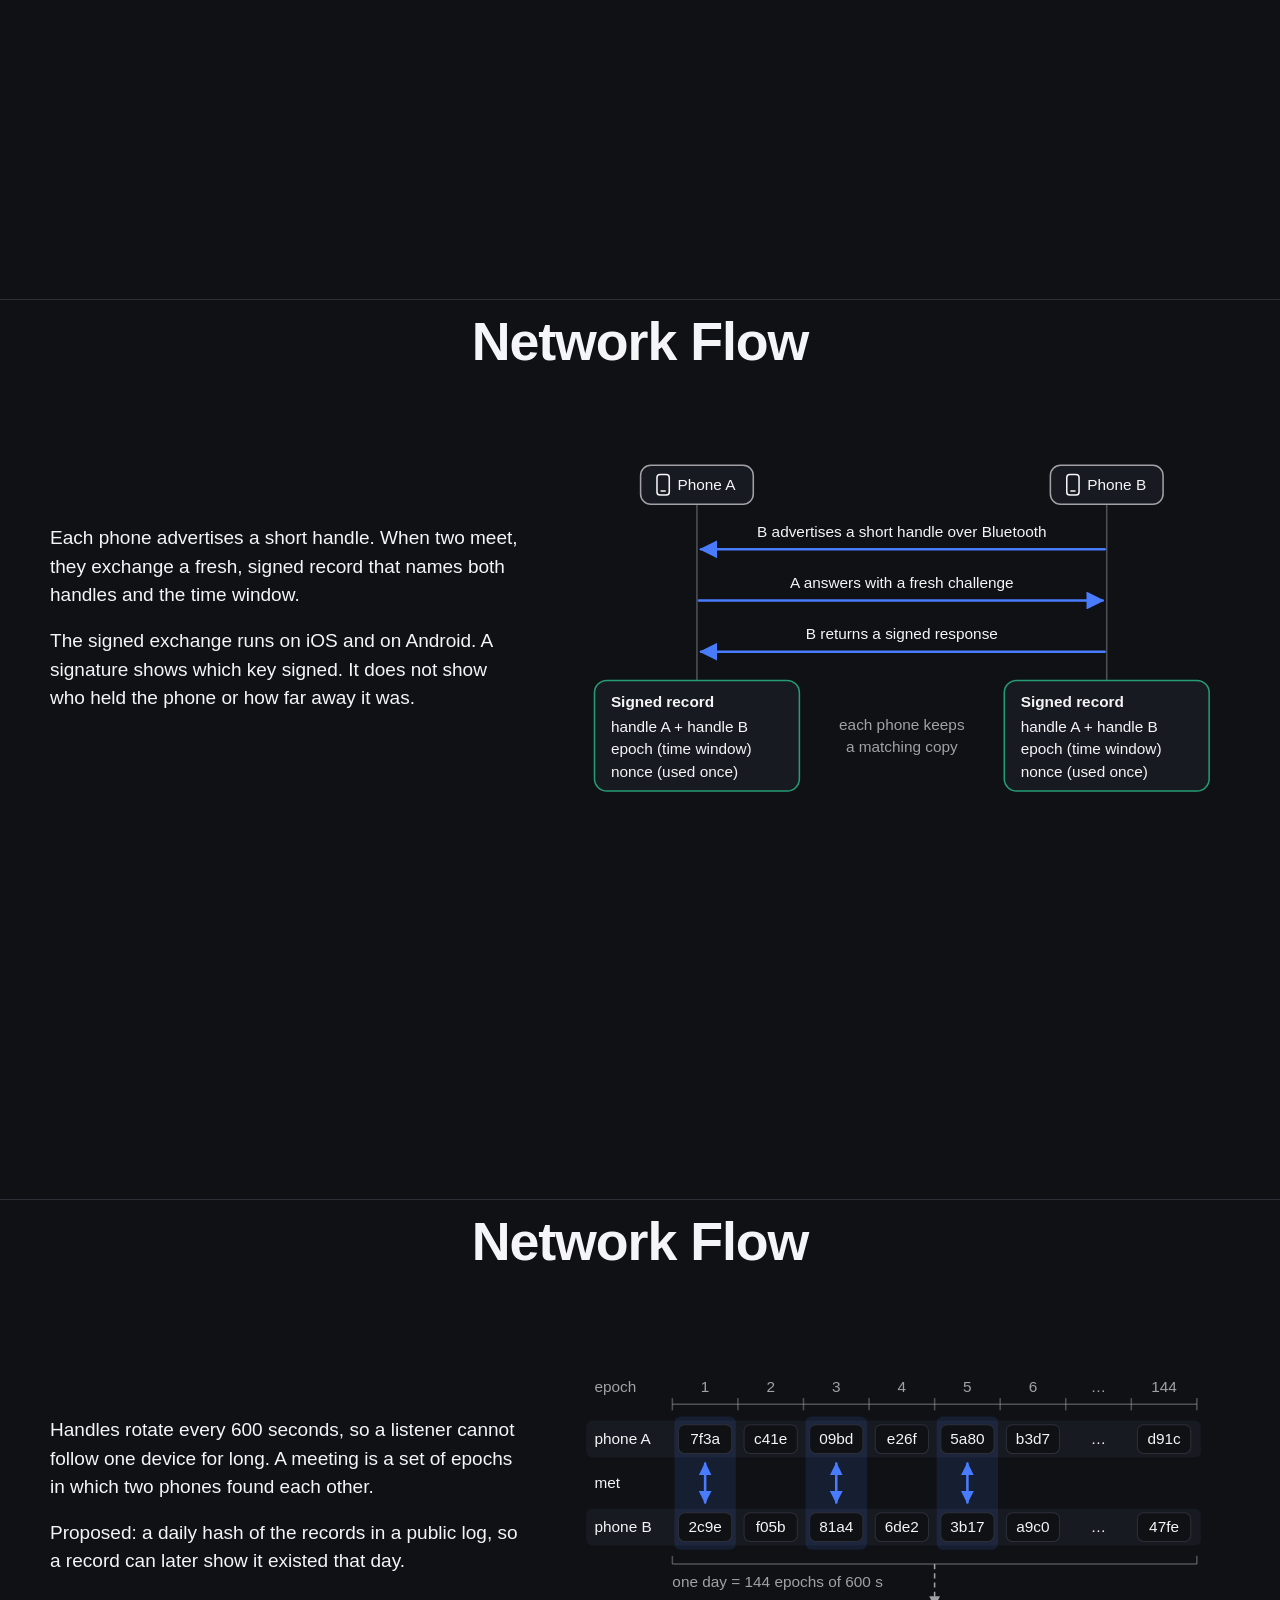
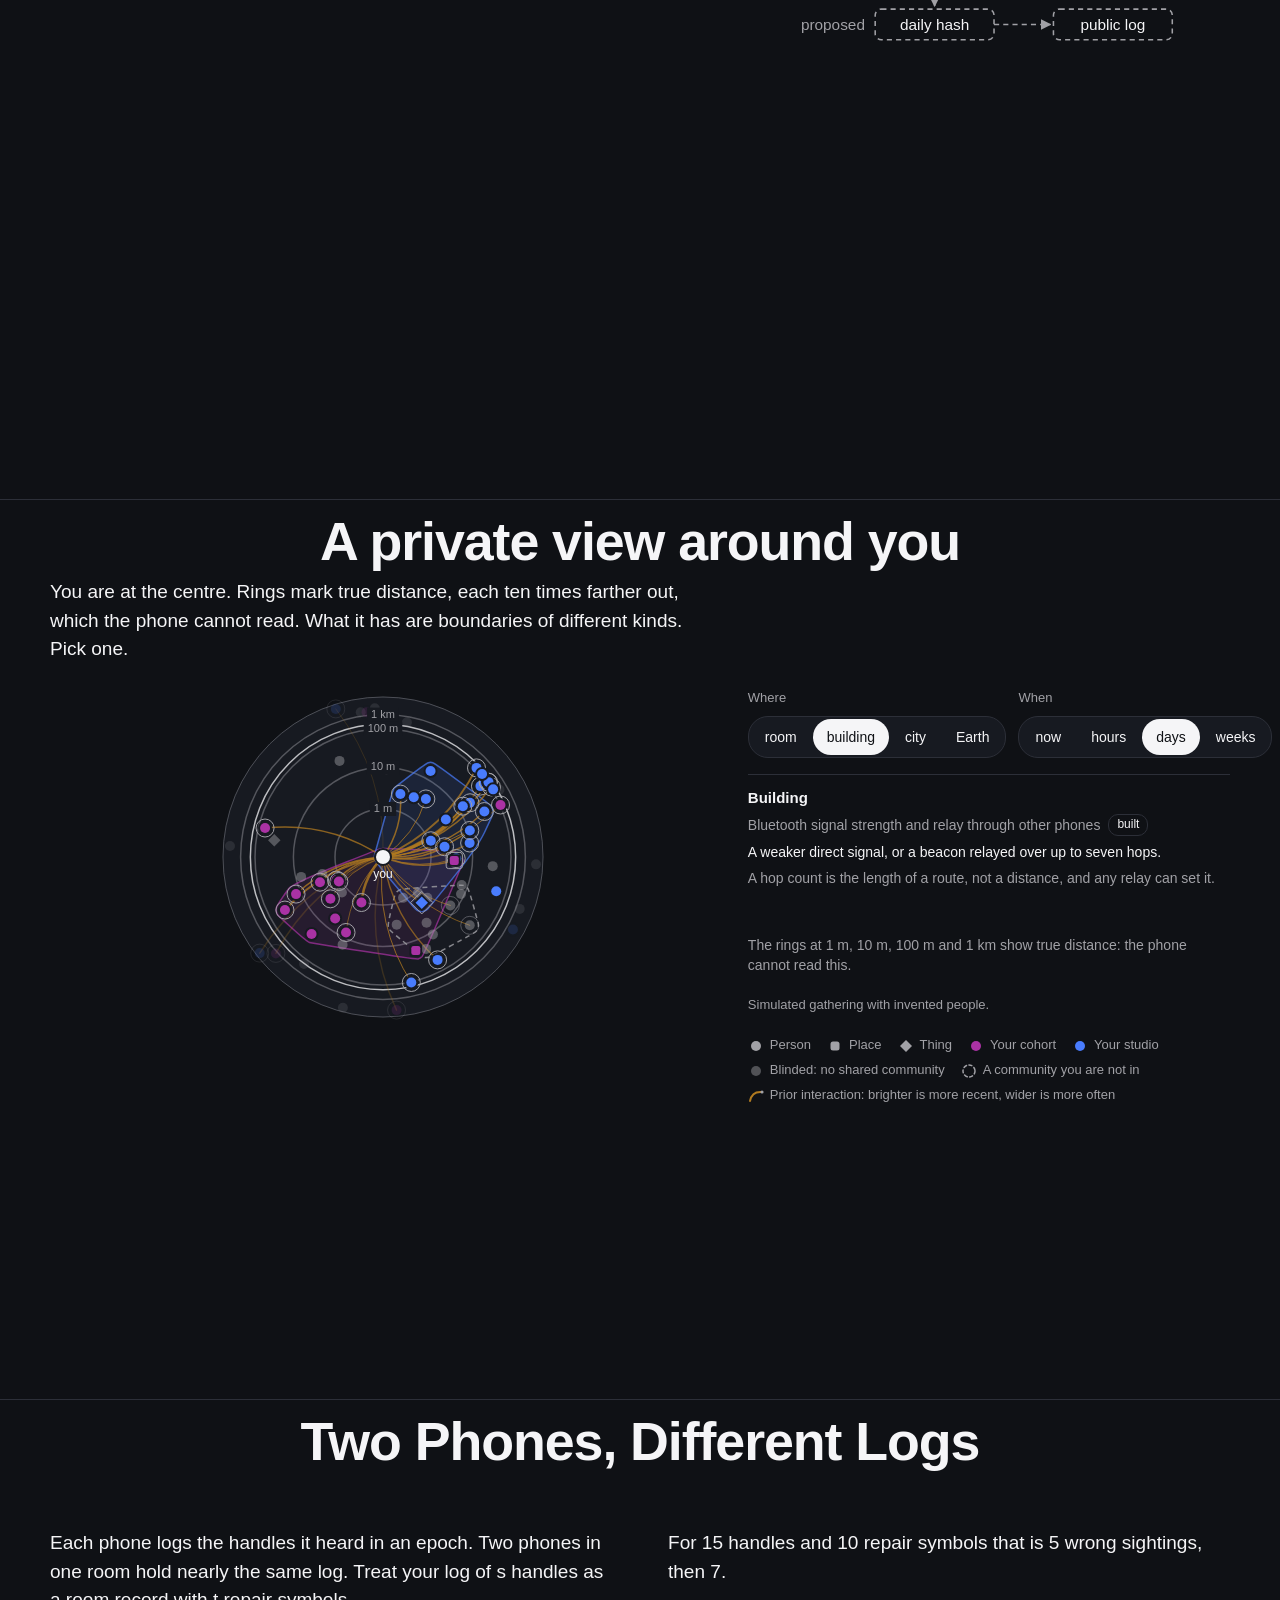
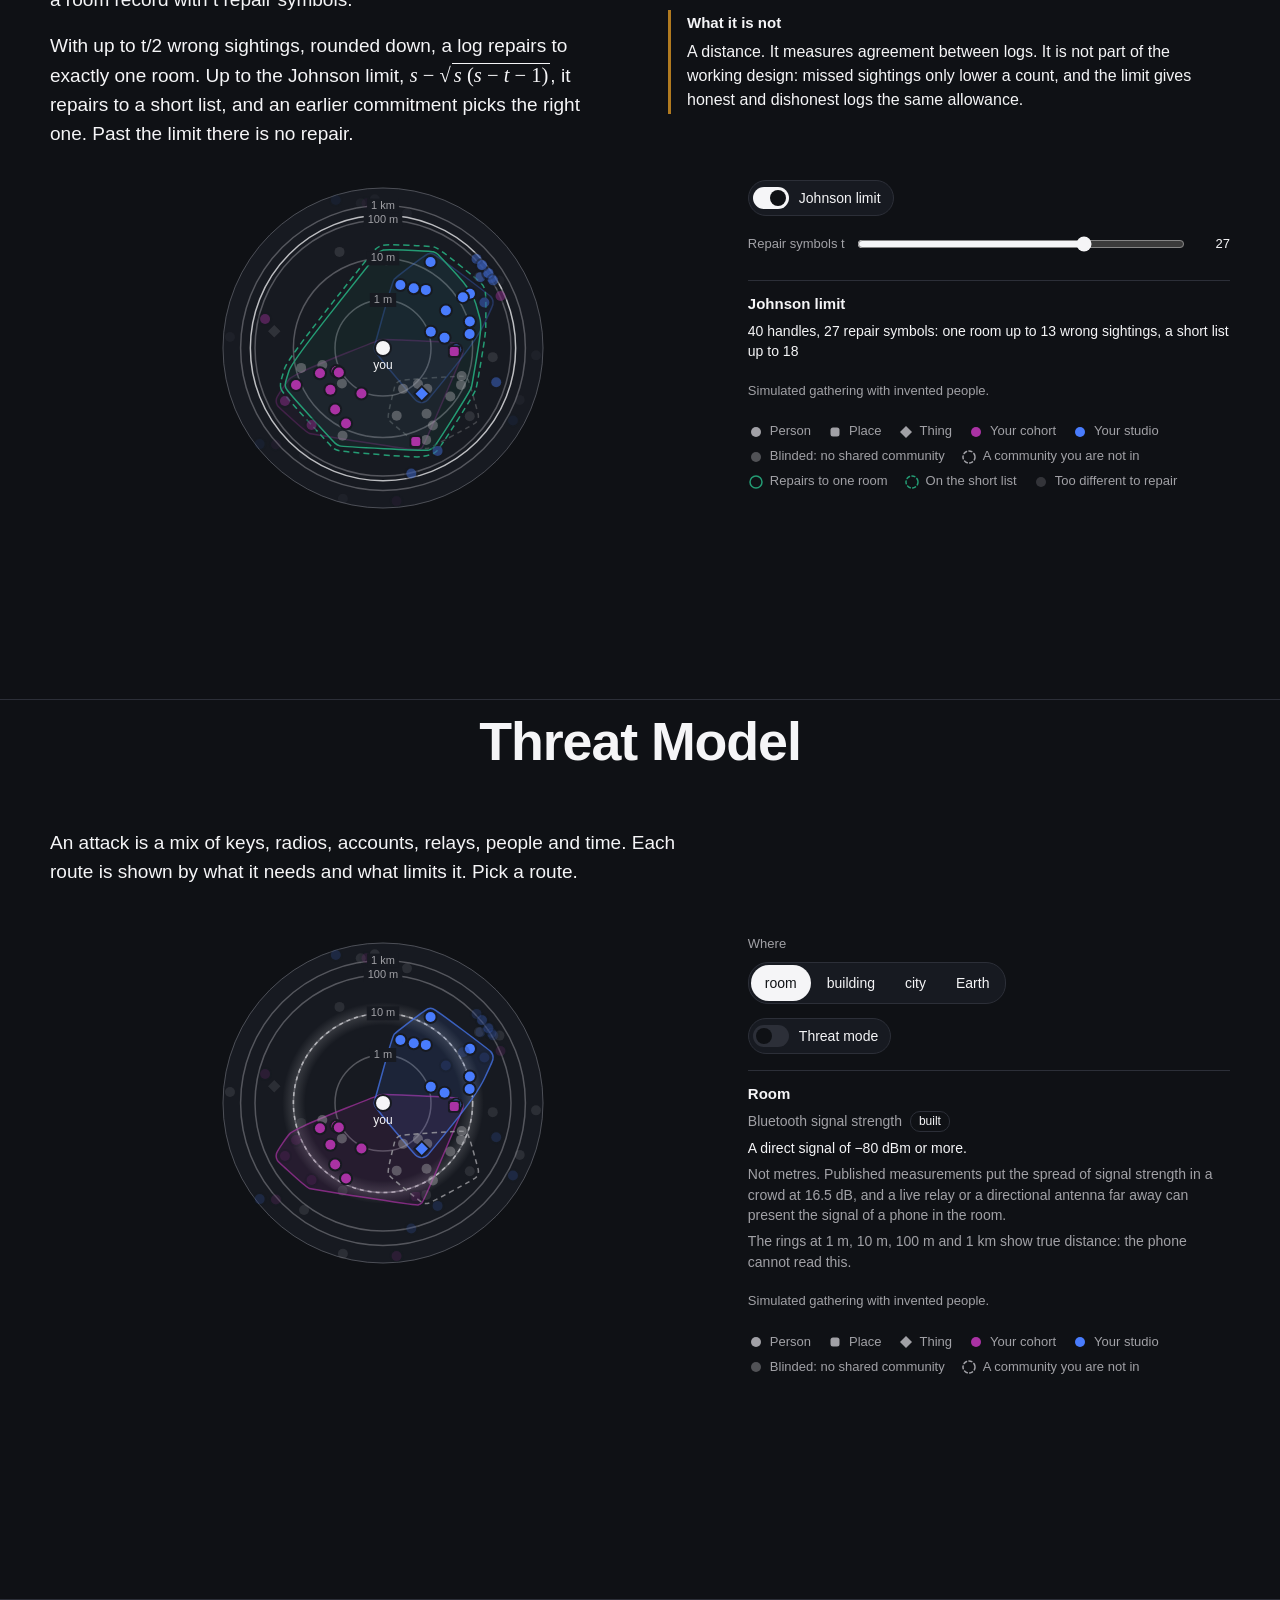
==== commit f0307bac: "Page 1: headline "Coincidence", subhead "personal tokens privately proving attendance" Co-Authored-B" ====
--- a/index.html
+++ b/index.html
@@ -18,7 +18,8 @@
 <section class="slide solo" id="origin" aria-labelledby="h-origin">
   <div class="slide-inner">
     <header class="slide-head">
-      <h2 id="h-origin">Anonymous Collaboration<br>→ Network States</h2>
+      <h2 id="h-origin">Coincidence</h2>
+      <p class="appendix-sub">personal tokens privately proving attendance</p>
     </header>
   </div>
 </section>
